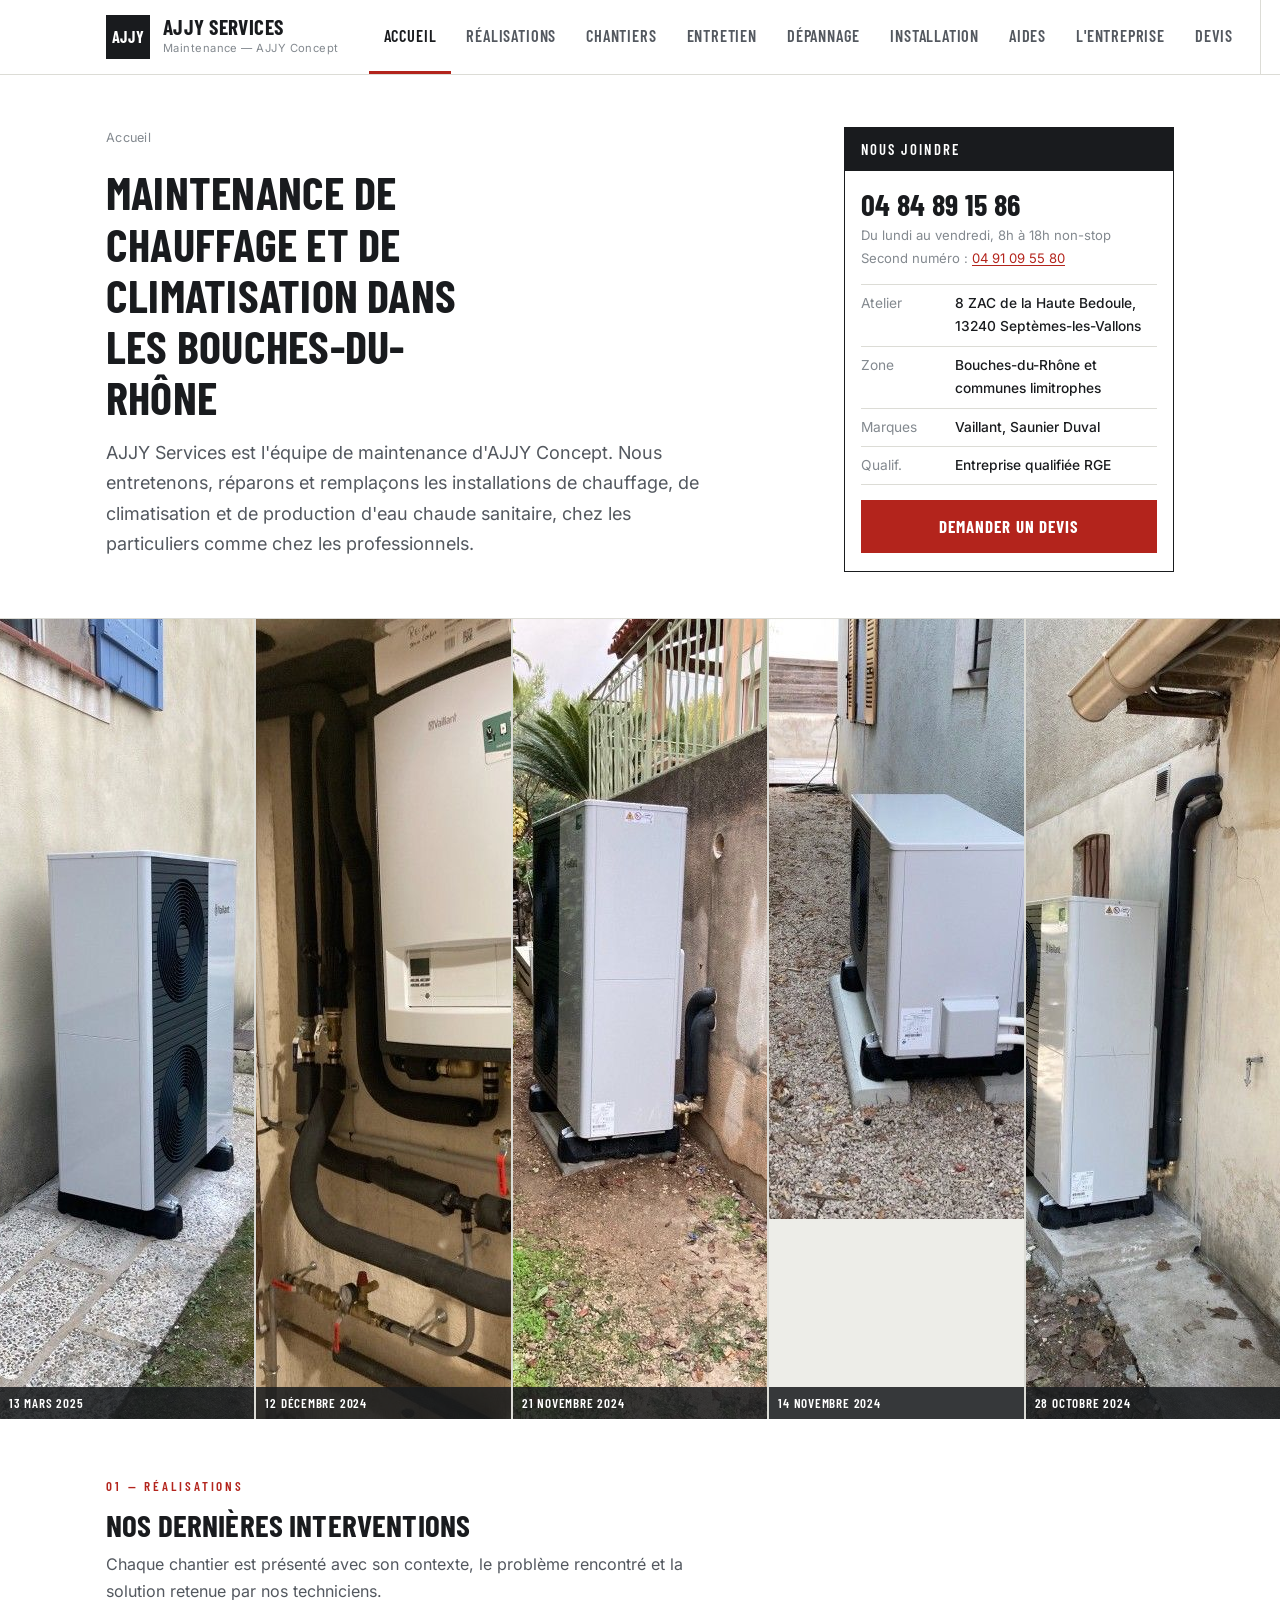
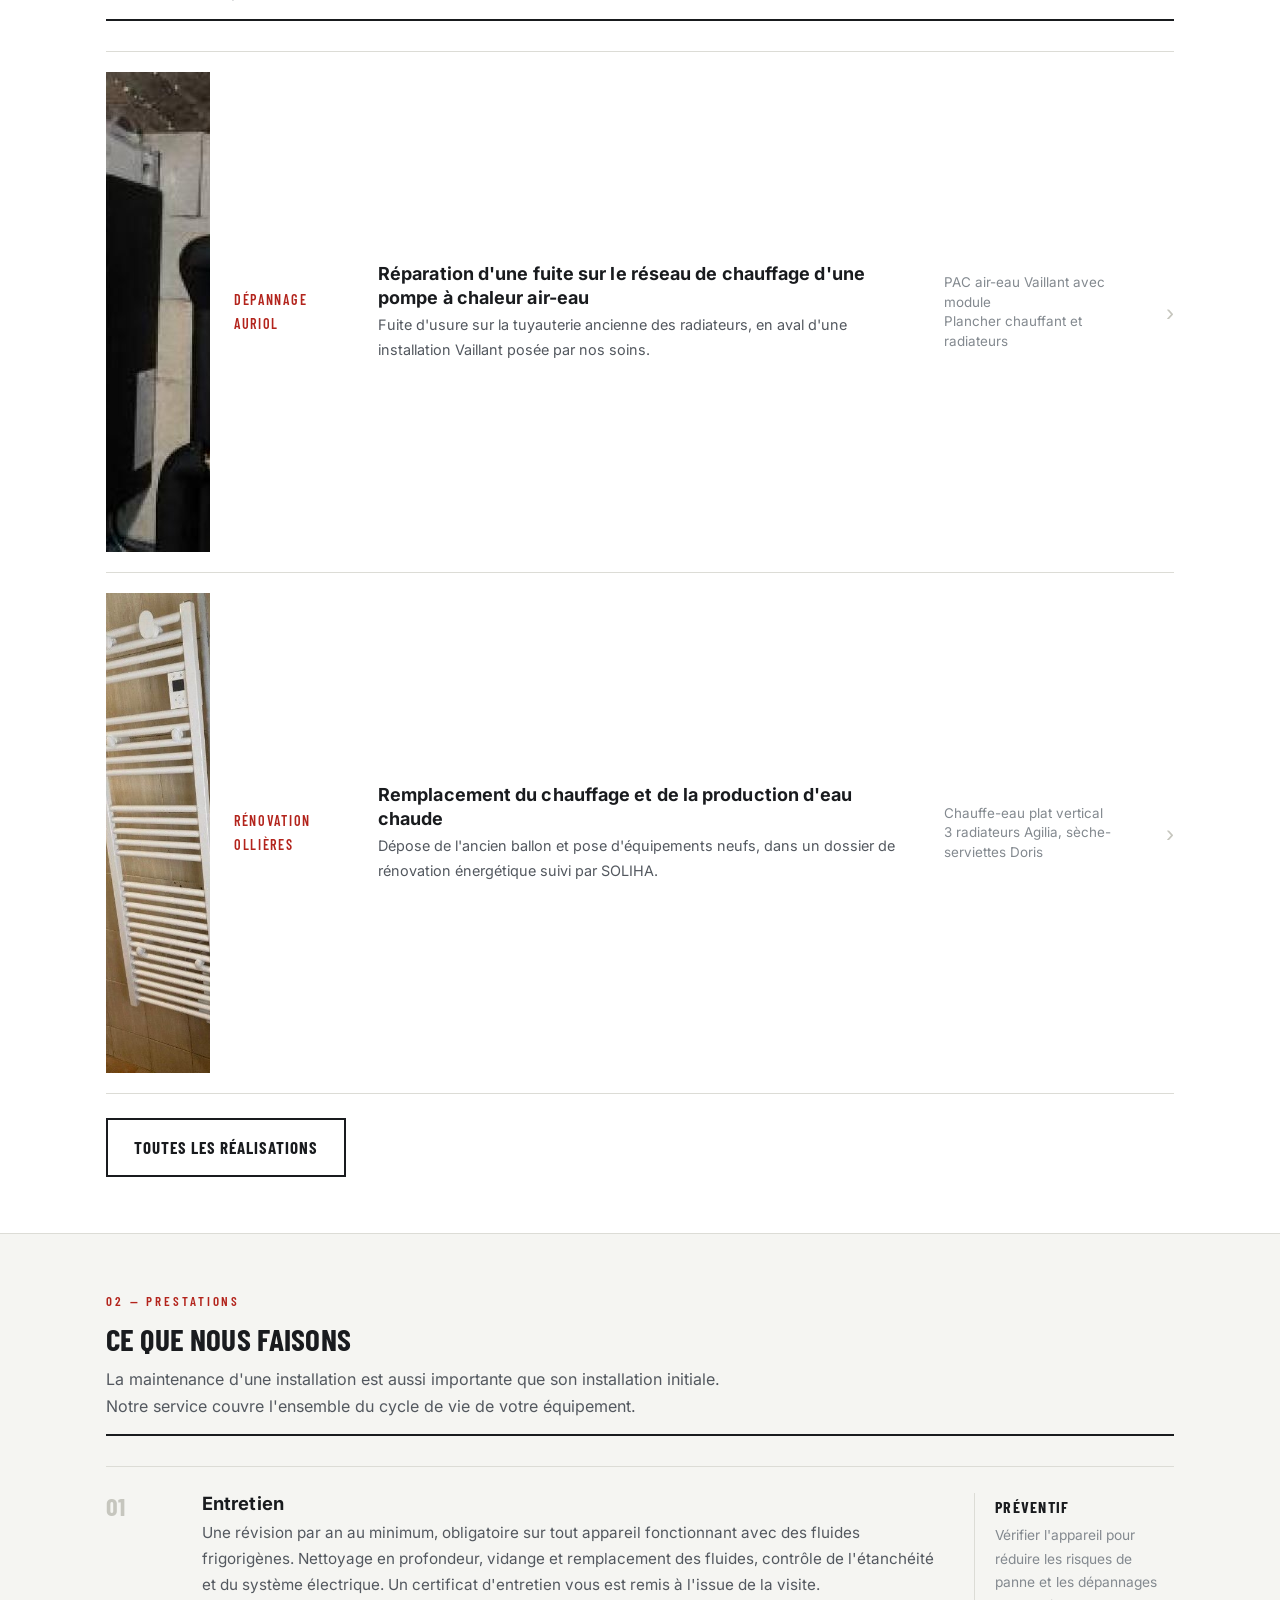
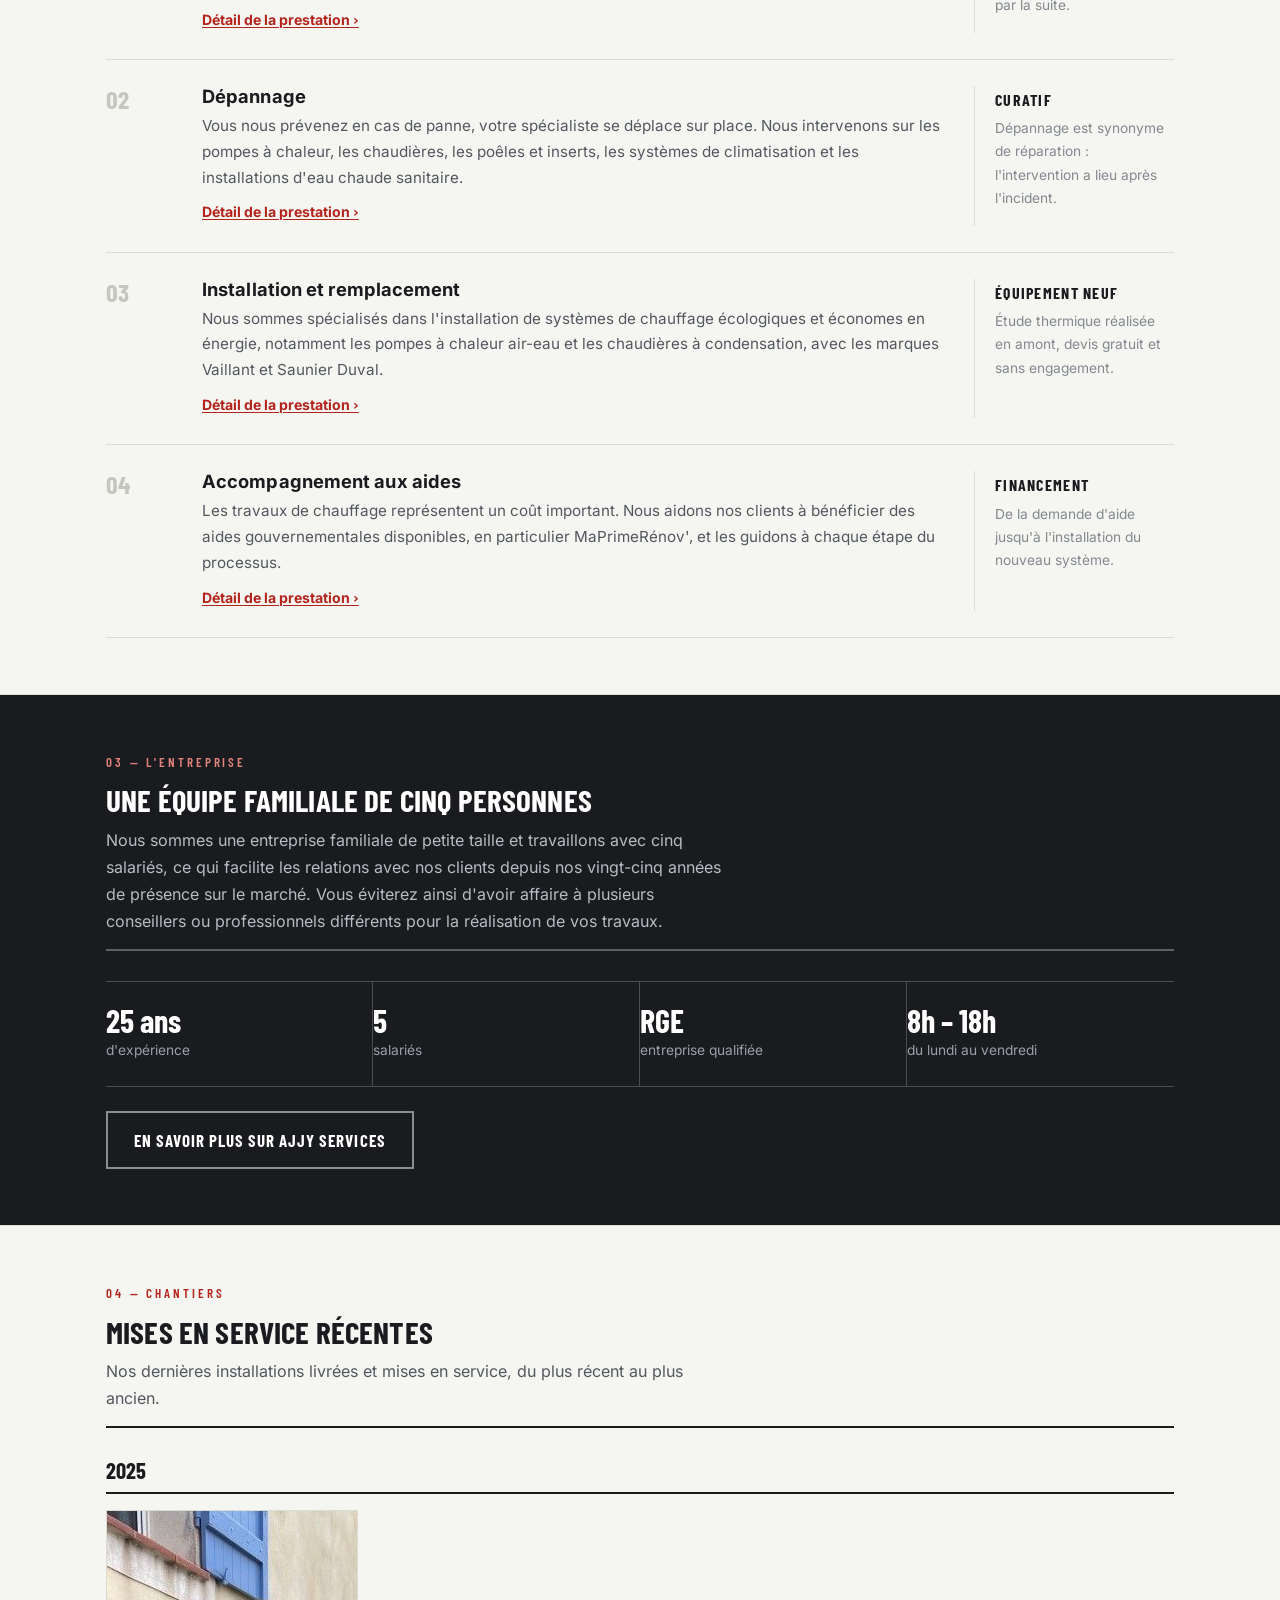
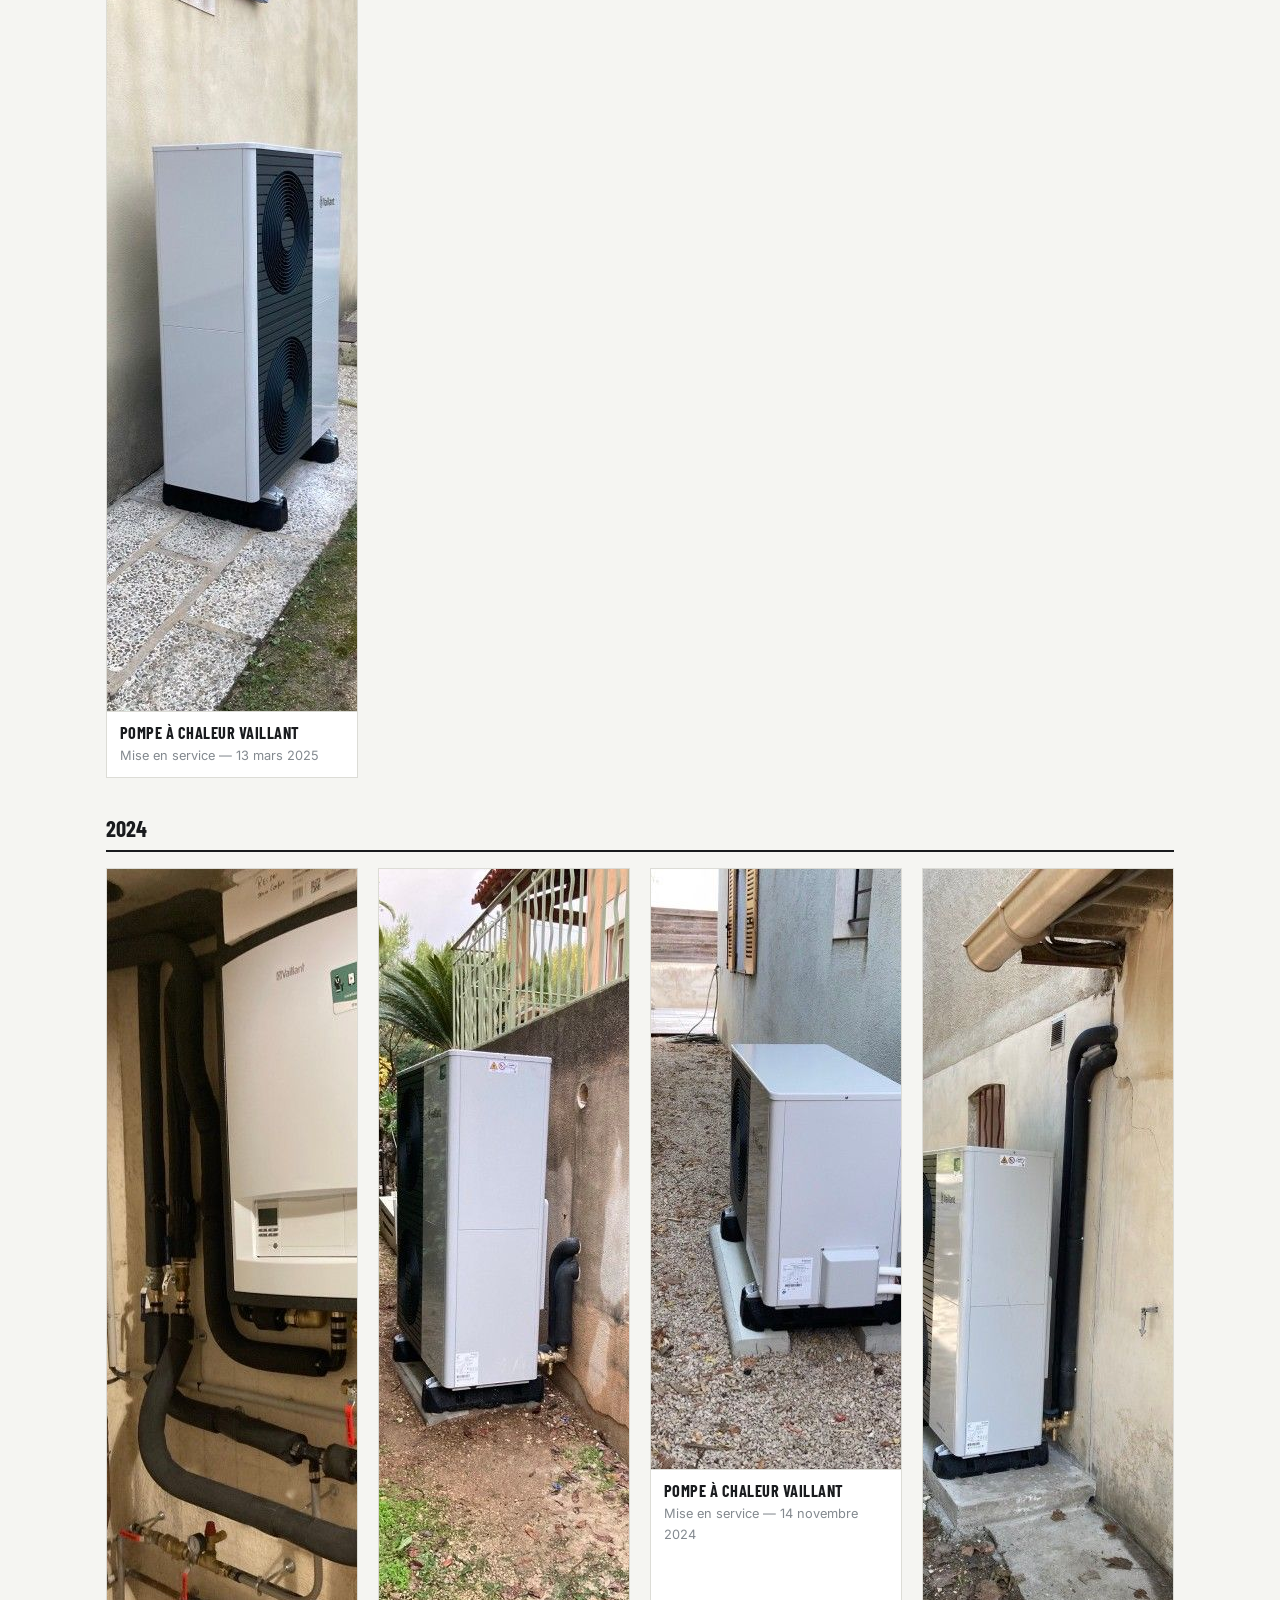
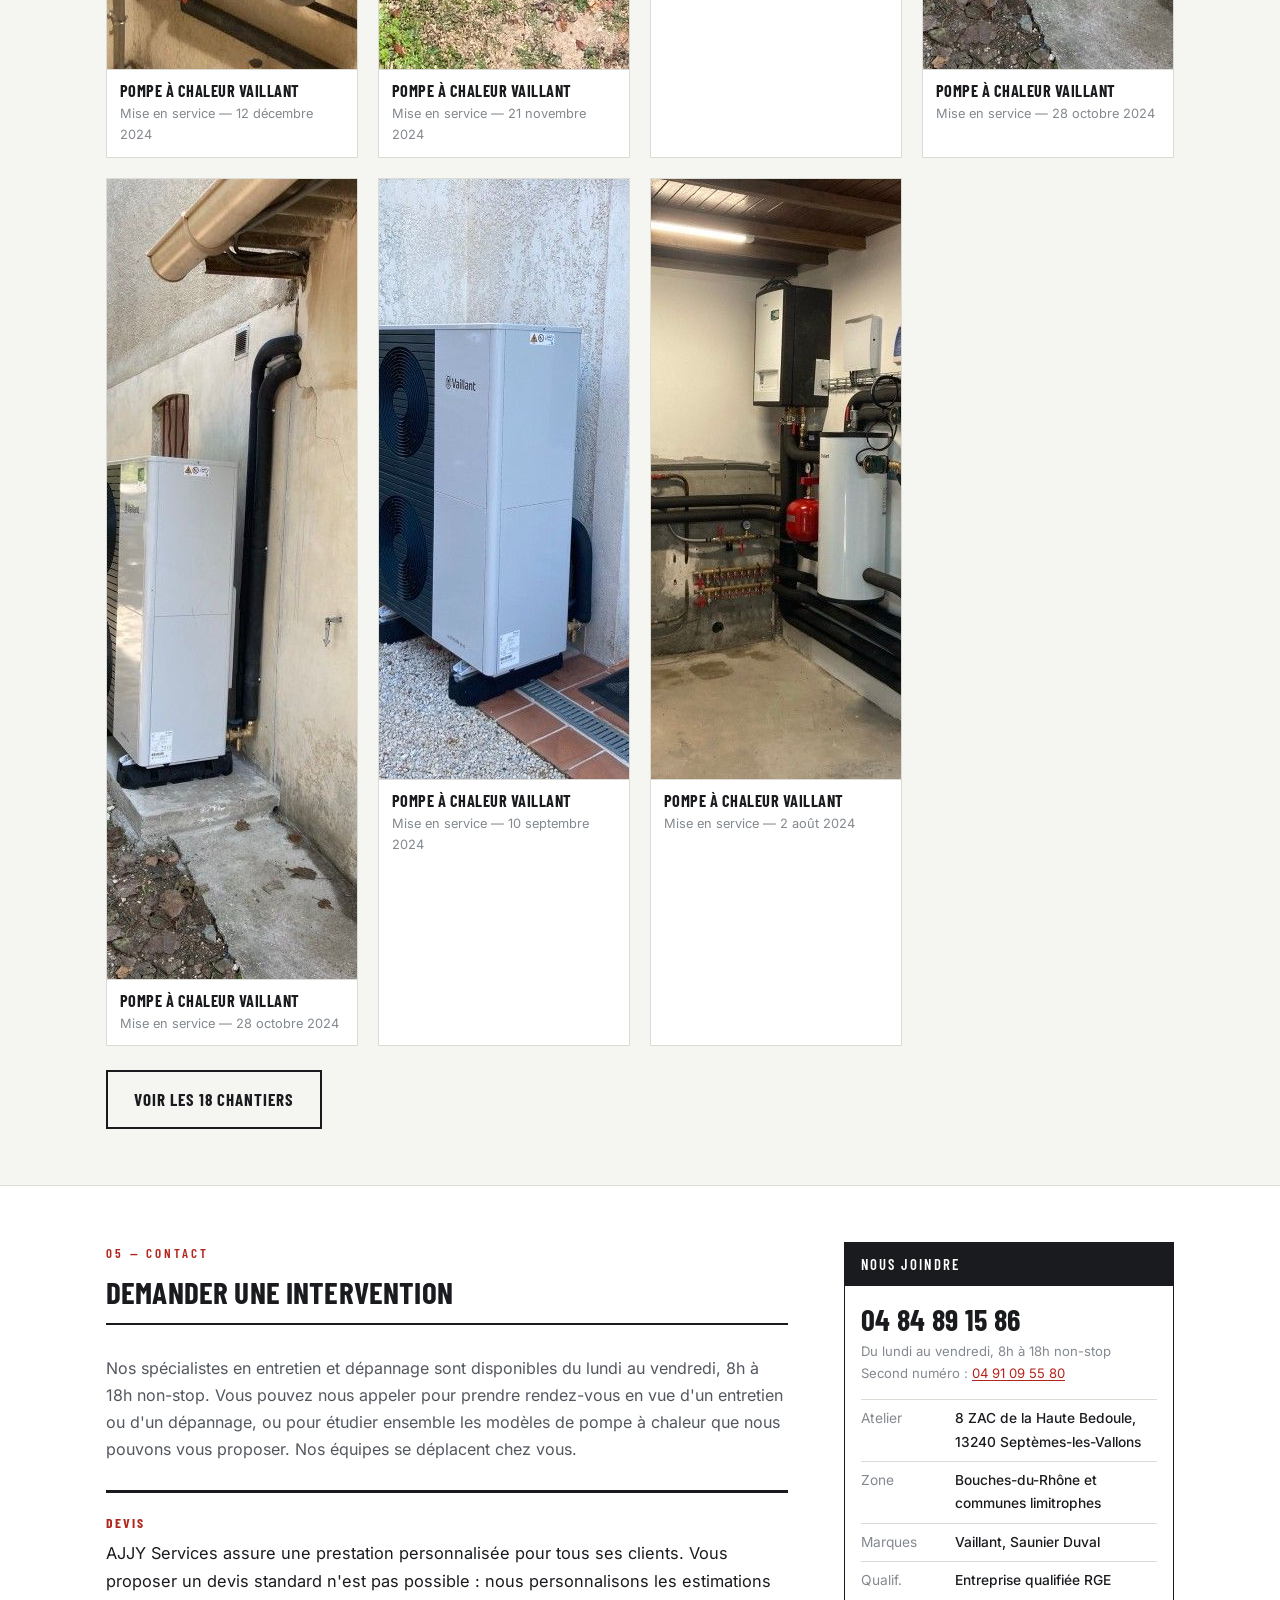
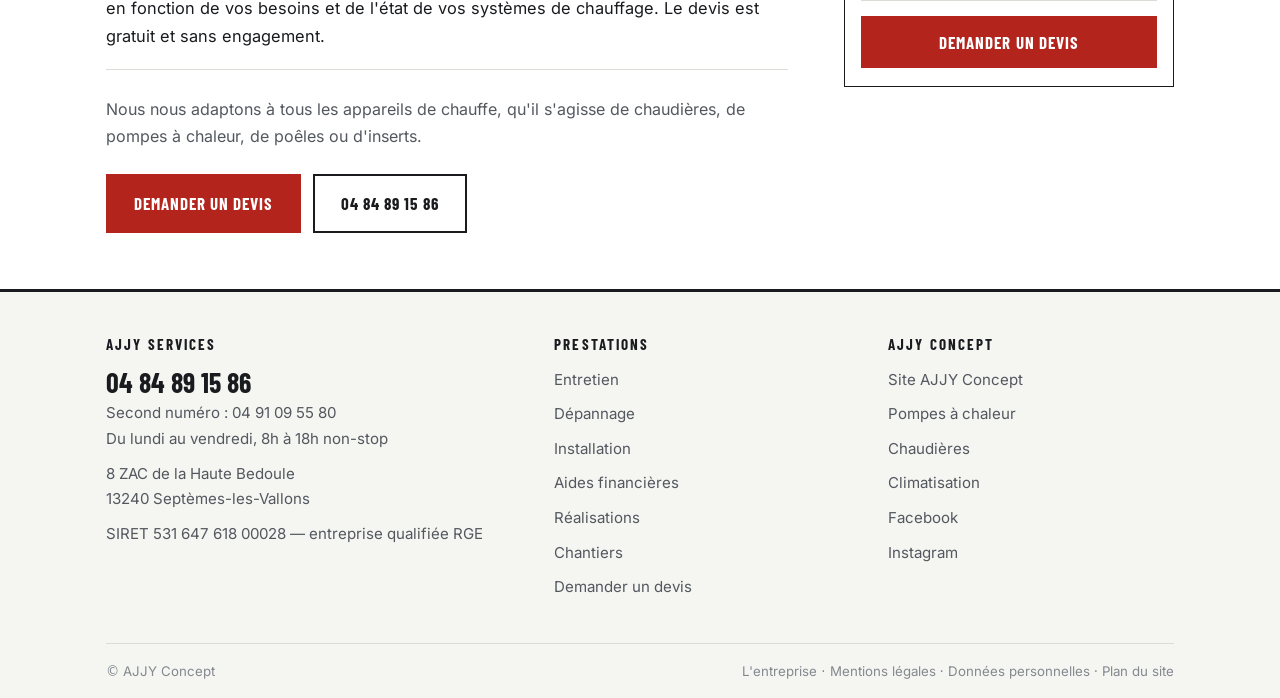
==== index.html @ e1e49182 "Initial commit: site AJJY Services Site vitrine HTML statique pour AJJY Services (chauffage, climati" ====
<!DOCTYPE html>
<html lang="fr">
<head>
<meta charset="UTF-8">
<meta name="viewport" content="width=device-width,initial-scale=1">
<title>AJJY Services — maintenance chauffage et climatisation, Bouches-du-Rhône</title>
<meta name="description" content="AJJY Services, équipe de maintenance d'AJJY Concept : entretien, dépannage et installation de pompes à chaleur et de chaudières dans les Bouches-du-Rhône. Devis gratuit.">
<link rel="canonical" href="https://www.ajjyconcept.com/">
<meta name="theme-color" content="#191B1E">
<meta name="robots" content="index,follow,max-image-preview:large,max-snippet:-1">
<meta name="geo.region" content="FR-PAC">
<meta property="og:type" content="website">
<meta property="og:site_name" content="AJJY Services">
<meta property="og:locale" content="fr_FR">
<meta property="og:title" content="AJJY Services — maintenance chauffage et climatisation, Bouches-du-Rhône">
<meta property="og:description" content="AJJY Services, équipe de maintenance d'AJJY Concept : entretien, dépannage et installation de pompes à chaleur et de chaudières dans les Bouches-du-Rhône. Devis gratuit.">
<meta property="og:url" content="https://www.ajjyconcept.com/">
<meta property="og:image" content="https://www.ajjyconcept.com/images/auriol-pac-interieur.jpg">
<meta property="og:image:width" content="640">
<meta property="og:image:height" content="480">
<meta name="twitter:card" content="summary_large_image">
<link rel="icon" href="images/favicon.svg" type="image/svg+xml">
<link rel="preload" as="font" type="font/woff2" href="fonts/BarlowCondensed-700.woff2" crossorigin>
<link rel="preload" as="font" type="font/woff2" href="fonts/Inter-400.woff2" crossorigin>
<script type="application/ld+json">{"@context":"https://schema.org","@graph":[{"@type":"HVACBusiness","@id":"https://www.ajjyconcept.com/#ajjyservices","name":"AJJY Services","parentOrganization":{"@type":"Organization","name":"AJJY Concept","url":"https://www.ajjyconcept.com/"},"description":"AJJY Services, équipe de maintenance d'AJJY Concept : entretien, dépannage et installation d'équipements de chauffage, de climatisation et de production d'eau chaude sanitaire dans les Bouches-du-Rhône.","url":"https://www.ajjyconcept.com/","telephone":"+33484891586","priceRange":"€€","address":{"@type":"PostalAddress","streetAddress":"8 ZAC de la Haute Bedoule","addressLocality":"Septèmes-les-Vallons","postalCode":"13240","addressRegion":"Provence-Alpes-Côte d'Azur","addressCountry":"FR"},"geo":{"@type":"GeoCoordinates","latitude":43.3986,"longitude":5.3689},"sameAs":["https://www.facebook.com/PompeAChaleurMarseille","https://www.instagram.com/ajjy_concept/"],"areaServed":{"@type":"AdministrativeArea","name":"Bouches-du-Rhône","identifier":"13"},"openingHoursSpecification":[{"@type":"OpeningHoursSpecification","dayOfWeek":["Monday","Tuesday","Wednesday","Thursday","Friday"],"opens":"08:00","closes":"18:00"}],"brand":[{"@type":"Brand","name":"Vaillant"},{"@type":"Brand","name":"Saunier Duval"}]},{"@type":"WebSite","@id":"https://www.ajjyconcept.com/#s","url":"https://www.ajjyconcept.com/","name":"AJJY Services","inLanguage":"fr-FR","publisher":{"@id":"https://www.ajjyconcept.com/#ajjyservices"}},{"@type":"Service","serviceType":"Maintenance de chauffage et de climatisation","name":"Maintenance de chauffage et de climatisation","description":"Entretien, dépannage et installation d'équipements de chauffage et de climatisation dans les Bouches-du-Rhône.","provider":{"@id":"https://www.ajjyconcept.com/#ajjyservices"},"areaServed":{"@type":"AdministrativeArea","name":"Bouches-du-Rhône (13)"}}]}</script>
<style>@font-face{font-family:'Barlow Condensed';font-style:normal;font-weight:600;font-display:swap;src:url(fonts/BarlowCondensed-600.woff2) format('woff2')}
@font-face{font-family:'Barlow Condensed';font-style:normal;font-weight:700;font-display:swap;src:url(fonts/BarlowCondensed-700.woff2) format('woff2')}
@font-face{font-family:'Inter';font-style:normal;font-weight:400;font-display:swap;src:url(fonts/Inter-400.woff2) format('woff2')}
@font-face{font-family:'Inter';font-style:normal;font-weight:500;font-display:swap;src:url(fonts/Inter-500.woff2) format('woff2')}
@font-face{font-family:'Inter';font-style:normal;font-weight:700;font-display:swap;src:url(fonts/Inter-700.woff2) format('woff2')}
:root{
  --ink:#191B1E; --ink-2:#2C3035;
  --tx:#53585F; --tx-l:#83898F;
  --paper:#FFFFFF; --paper-2:#F5F5F2; --paper-3:#EDEDE8;
  --rule:#DCDCD6; --rule-2:#C6C6BE;
  --red:#B3241C; --red-d:#8E1A14;
}
*{box-sizing:border-box;margin:0;padding:0}
html{-webkit-text-size-adjust:100%}
body{font-family:'Inter',system-ui,Arial,sans-serif;background:var(--paper);color:var(--tx);
  font-size:16px;line-height:1.7;-webkit-font-smoothing:antialiased}
h1,h2,h3,h4,.cond{font-family:'Barlow Condensed','Inter',Arial,sans-serif;font-weight:700;
  color:var(--ink);line-height:1.1;letter-spacing:.005em;text-transform:uppercase}
h1{font-size:clamp(1.9rem,4vw,2.9rem)}
h2{font-size:clamp(1.45rem,2.6vw,1.95rem)}
h3{font-size:1.18rem}
a{color:var(--red);text-decoration:underline;text-underline-offset:2px;text-decoration-thickness:1px}
a:hover{color:var(--red-d)}
img{max-width:100%;display:block}
ul,ol{list-style:none}
.w{max-width:1120px;margin:0 auto;padding:0 26px}
.w-n{max-width:760px}
:focus-visible{outline:2px solid var(--red);outline-offset:2px}
.sr{position:absolute;width:1px;height:1px;overflow:hidden;clip:rect(0,0,0,0)}
b,strong{color:var(--ink);font-weight:700}

/* index numérique en marge — signature du site */
.idx{font-family:'Barlow Condensed',sans-serif;font-weight:600;font-size:.82rem;
  letter-spacing:.22em;color:var(--red);text-transform:uppercase;display:block;margin-bottom:10px}

/* ---------- en-tête unique, clair ---------- */
header{position:sticky;top:0;z-index:60;background:var(--paper);border-bottom:1px solid var(--rule)}
.hd{max-width:1120px;margin:0 auto;padding:0 26px;display:flex;align-items:stretch;gap:0;min-height:74px}
.lg{display:flex;align-items:center;gap:13px;text-decoration:none;padding-right:30px;flex-shrink:0}
.lg-m{width:44px;height:44px;background:var(--ink);color:#fff;display:flex;align-items:center;
  justify-content:center;font-family:'Barlow Condensed',sans-serif;font-weight:700;font-size:1.02rem;
  letter-spacing:.04em;flex-shrink:0}
.lg-t b{display:block;font-family:'Barlow Condensed',sans-serif;font-weight:700;font-size:1.32rem;
  color:var(--ink);text-transform:uppercase;letter-spacing:.02em;line-height:1.05}
.lg-t span{display:block;font-size:.7rem;color:var(--tx-l);letter-spacing:.04em}
nav.nv{display:flex;margin-left:auto}
nav.nv a{display:flex;align-items:center;font-family:'Barlow Condensed',sans-serif;font-weight:600;
  font-size:1.02rem;text-transform:uppercase;letter-spacing:.05em;color:var(--tx);text-decoration:none;
  padding:0 15px;border-bottom:3px solid transparent}
nav.nv a:hover{color:var(--ink)}
nav.nv a.on{color:var(--ink);border-bottom-color:var(--red)}
.hd-tel{display:flex;align-items:center;gap:11px;padding-left:26px;margin-left:12px;
  border-left:1px solid var(--rule);text-decoration:none;flex-shrink:0}
.hd-tel .n{font-family:'Barlow Condensed',sans-serif;font-weight:700;font-size:1.42rem;
  color:var(--ink);line-height:1.05;letter-spacing:.01em}
.hd-tel .h{font-size:.68rem;color:var(--tx-l);display:block}
.bg{display:none;background:none;border:none;padding:0 4px;margin-left:auto;cursor:pointer;color:var(--ink)}
.mn{display:none;border-top:1px solid var(--rule);background:var(--paper-2)}
.mn.o{display:block}
.mn a{display:block;font-family:'Barlow Condensed',sans-serif;font-weight:600;font-size:1.14rem;
  text-transform:uppercase;letter-spacing:.05em;color:var(--ink);text-decoration:none;
  padding:14px 26px;border-bottom:1px solid var(--rule)}
.mn a.tel{background:var(--red);color:#fff;border:none}

/* ---------- ouverture de page : pas de bannière photo ---------- */
.open{border-bottom:1px solid var(--rule);padding:52px 0 46px}
.open .bc{font-size:.79rem;color:var(--tx-l);margin-bottom:18px;letter-spacing:.02em}
.open .bc a{color:var(--tx);text-decoration:none}
.open .bc a:hover{color:var(--red)}
.open-g{display:grid;grid-template-columns:1fr 330px;gap:56px;align-items:start}
.open h1{margin-bottom:16px;max-width:19ch}
.open .std{font-size:1.12rem;color:var(--tx);max-width:56ch}
.open .std b{color:var(--ink)}

/* carte de visite en tête */
.vcard{border:1px solid var(--ink);padding:0}
.vcard-h{background:var(--ink);color:#fff;padding:9px 16px;font-family:'Barlow Condensed',sans-serif;
  font-weight:600;font-size:.92rem;letter-spacing:.14em;text-transform:uppercase}
.vcard-b{padding:18px 16px}
.vcard .tel{display:block;font-family:'Barlow Condensed',sans-serif;font-weight:700;font-size:1.9rem;
  color:var(--ink);text-decoration:none;line-height:1;letter-spacing:.01em}
.vcard .tel:hover{color:var(--red)}
.vcard .sub{font-size:.82rem;color:var(--tx-l);margin:5px 0 15px}
.vcard dl{border-top:1px solid var(--rule);font-size:.86rem}
.vcard dl>div{display:flex;gap:12px;padding:7px 0;border-bottom:1px solid var(--rule)}
.vcard dt{color:var(--tx-l);width:82px;flex-shrink:0}
.vcard dd{color:var(--ink);font-weight:500}
.vcard .cta{display:block;margin-top:15px;background:var(--red);color:#fff;text-align:center;
  padding:12px;font-family:'Barlow Condensed',sans-serif;font-weight:700;font-size:1.06rem;
  text-transform:uppercase;letter-spacing:.06em;text-decoration:none}
.vcard .cta:hover{background:var(--red-d);color:#fff}

/* ---------- sections ---------- */
.s{padding:56px 0}
.s-alt{background:var(--paper-2);border-top:1px solid var(--rule);border-bottom:1px solid var(--rule)}
.s-dark{background:var(--ink);color:#B7BCC2}
.s-dark h2,.s-dark h3{color:#fff}
.s-dark .idx{color:#E2837C}
.sh{margin-bottom:30px;padding-bottom:14px;border-bottom:2px solid var(--ink)}
.s-dark .sh{border-bottom-color:rgba(255,255,255,.3)}
.sh p{margin-top:9px;max-width:62ch}

/* ---------- journal d'interventions : lignes, pas de cartes ---------- */
.log{border-top:1px solid var(--rule)}
.log a{display:grid;grid-template-columns:130px 1fr 190px 30px;gap:24px;align-items:center;
  padding:20px 0;border-bottom:1px solid var(--rule);text-decoration:none;color:inherit;
  transition:background-color .14s}
.log a:hover{background:var(--paper-2)}
.log .cat{font-family:'Barlow Condensed',sans-serif;font-weight:600;font-size:.88rem;
  letter-spacing:.12em;text-transform:uppercase;color:var(--red)}
.log h3{font-size:1.12rem;text-transform:none;font-family:'Inter',sans-serif;font-weight:700;
  color:var(--ink);margin-bottom:3px;line-height:1.35}
.log p{font-size:.9rem;color:var(--tx);margin:0}
.log .eq{font-size:.84rem;color:var(--tx-l);line-height:1.45}
.log .ar{font-family:'Barlow Condensed',sans-serif;font-size:1.5rem;color:var(--rule-2);text-align:right}
.log a:hover .ar{color:var(--red)}

/* ---------- listes de prestations, indexées ---------- */
.pres{border-top:1px solid var(--rule)}
.pres>div{display:grid;grid-template-columns:70px 1fr 200px;gap:26px;padding:26px 0;
  border-bottom:1px solid var(--rule)}
.pres .n{font-family:'Barlow Condensed',sans-serif;font-weight:700;font-size:1.6rem;color:var(--rule-2);line-height:1}
.pres h3{text-transform:none;font-family:'Inter',sans-serif;font-size:1.14rem;margin-bottom:7px}
.pres p{font-size:.95rem;margin-bottom:8px}
.pres .lnk{font-size:.88rem;font-weight:700}
.pres .side{font-size:.86rem;color:var(--tx-l);border-left:1px solid var(--rule);padding-left:20px}
.pres .side b{display:block;font-family:'Barlow Condensed',sans-serif;font-size:1rem;
  text-transform:uppercase;letter-spacing:.08em;color:var(--ink);margin-bottom:4px}

/* ---------- corps de texte ---------- */
.body h2{margin:38px 0 14px}
.body h2:first-child{margin-top:0}
.body h3{text-transform:none;font-family:'Inter',sans-serif;font-weight:700;font-size:1.1rem;margin:26px 0 8px}
.body p{margin-bottom:15px}
.body ul{margin:0 0 18px}
.body ul li{position:relative;padding-left:20px;margin-bottom:8px}
.body ul li::before{content:'—';position:absolute;left:0;color:var(--red);font-weight:700}
.body ol{counter-reset:c;margin:0 0 18px}
.body ol li{counter-increment:c;position:relative;padding-left:36px;margin-bottom:13px}
.body ol li::before{content:counter(c,decimal-leading-zero);position:absolute;left:0;top:1px;
  font-family:'Barlow Condensed',sans-serif;font-weight:700;font-size:1.05rem;color:var(--red)}
.body figure{margin:24px 0}
.body figure img{width:100%;border:1px solid var(--rule)}
.body figcaption{font-size:.84rem;color:var(--tx-l);padding-top:8px;border-top:1px solid var(--rule);margin-top:8px}

/* ---------- encadré : filet double, pas de fond coloré ---------- */
.pull{border-top:3px solid var(--ink);border-bottom:1px solid var(--rule);padding:18px 0;margin:26px 0}
.pull p{margin:0;font-size:1.02rem;color:var(--ink)}
.pull .lb{font-family:'Barlow Condensed',sans-serif;font-weight:700;font-size:.86rem;letter-spacing:.14em;
  text-transform:uppercase;color:var(--red);display:block;margin-bottom:6px}
.todo{border:1px dashed var(--rule-2);background:var(--paper-2);padding:16px 20px;margin:24px 0}
.todo p{margin:0;font-size:.92rem}
.todo .lb{font-family:'Barlow Condensed',sans-serif;font-weight:700;font-size:.84rem;letter-spacing:.14em;
  text-transform:uppercase;color:var(--tx-l);display:block;margin-bottom:5px}

/* ---------- données ---------- */
.data{width:100%;border-collapse:collapse;margin:20px 0;font-size:.94rem}
.data caption{text-align:left;font-family:'Barlow Condensed',sans-serif;font-weight:700;font-size:1.05rem;
  text-transform:uppercase;letter-spacing:.06em;color:var(--ink);padding-bottom:10px}
.data th{text-align:left;font-family:'Barlow Condensed',sans-serif;font-weight:600;font-size:.88rem;
  letter-spacing:.1em;text-transform:uppercase;color:var(--tx-l);padding:8px 14px 8px 0;
  border-bottom:2px solid var(--ink)}
.data td{padding:11px 14px 11px 0;border-bottom:1px solid var(--rule);vertical-align:top}
.data td:first-child{color:var(--ink);font-weight:500;width:34%}

/* ---------- chiffres en bandeau fin ---------- */
.stats{display:grid;grid-template-columns:repeat(4,1fr);border-top:1px solid var(--rule);
  border-bottom:1px solid var(--rule)}
.stats div{padding:22px 20px 22px 0;border-right:1px solid var(--rule)}
.stats div:last-child{border-right:none}
.stats b{display:block;font-family:'Barlow Condensed',sans-serif;font-weight:700;font-size:2rem;
  color:var(--ink);line-height:1}
.stats span{font-size:.86rem;color:var(--tx-l)}
.s-dark .stats{border-color:rgba(255,255,255,.22)}
.s-dark .stats div{border-right-color:rgba(255,255,255,.22)}
.s-dark .stats b{color:#fff}
.s-dark .stats span{color:#9AA1A8}

/* ---------- boutons ---------- */
.b{display:inline-block;font-family:'Barlow Condensed',sans-serif;font-weight:700;font-size:1.06rem;
  text-transform:uppercase;letter-spacing:.06em;padding:13px 26px;text-decoration:none;border:2px solid;
  cursor:pointer;transition:background-color .14s,color .14s}
.b-red{background:var(--red);border-color:var(--red);color:#fff}
.b-red:hover{background:var(--red-d);border-color:var(--red-d);color:#fff}
.b-ink{background:var(--ink);border-color:var(--ink);color:#fff}
.b-ink:hover{background:#000;border-color:#000;color:#fff}
.b-line{background:transparent;border-color:var(--ink);color:var(--ink)}
.b-line:hover{background:var(--ink);color:#fff}
.b-line-w{background:transparent;border-color:rgba(255,255,255,.5);color:#fff}
.b-line-w:hover{background:#fff;border-color:#fff;color:var(--ink)}
.b-full{display:block;width:100%;text-align:center}
.acts{display:flex;gap:12px;flex-wrap:wrap;margin-top:24px}

/* ---------- formulaire ---------- */
.frm{border:1px solid var(--rule);padding:26px}
.frm h2{margin:0 0 6px}
.frm .st{font-size:.92rem;color:var(--tx-l);margin-bottom:22px}
.fg{margin-bottom:15px}
.fg label{display:block;font-family:'Barlow Condensed',sans-serif;font-weight:600;font-size:.94rem;
  letter-spacing:.08em;text-transform:uppercase;color:var(--ink);margin-bottom:5px}
.fg label i{font-style:normal;color:var(--tx-l);font-weight:400;letter-spacing:0;text-transform:none}
.fg input,.fg select,.fg textarea{width:100%;padding:11px 13px;border:1px solid var(--rule-2);
  background:var(--paper);font-family:'Inter',sans-serif;font-size:.95rem;color:var(--ink);border-radius:0}
.fg input:focus,.fg select:focus,.fg textarea:focus{outline:none;border-color:var(--ink);
  box-shadow:inset 0 -2px 0 var(--red)}
.fg textarea{min-height:96px;resize:vertical}
.fg .e{display:none;font-size:.84rem;color:var(--red);font-weight:700;margin-top:4px}
.fg.bad input,.fg.bad select{border-color:var(--red)}
.fg.bad .e{display:block}
.hp{position:absolute;left:-9999px}
.msg{display:none;padding:12px 15px;font-size:.92rem;margin-top:12px;border:1px solid var(--red);color:var(--red-d)}
.msg.on{display:block}
.rg{font-size:.82rem;color:var(--tx-l);margin-top:12px}
.ok{display:none;padding:6px 0}
.ok.on{display:block}
.ok h3{color:var(--ink);margin-bottom:8px}

/* ---------- pied de page clair ---------- */
footer{background:var(--paper-2);border-top:3px solid var(--ink);padding:44px 0 0;font-size:.94rem}
.ft{display:grid;grid-template-columns:1.4fr 1fr 1fr;gap:48px;padding-bottom:34px}
.ft h4{font-family:'Barlow Condensed',sans-serif;font-weight:700;font-size:.94rem;letter-spacing:.14em;
  text-transform:uppercase;color:var(--ink);margin-bottom:14px}
.ft a{display:block;color:var(--tx);text-decoration:none;margin-bottom:9px}
.ft a:hover{color:var(--red);text-decoration:underline}
.ft p{margin-bottom:9px}
.ft .big{font-family:'Barlow Condensed',sans-serif;font-weight:700;font-size:1.75rem;color:var(--ink);
  text-decoration:none;display:block;line-height:1.1;margin-bottom:3px}
.ft .big:hover{color:var(--red)}
.ft-b{border-top:1px solid var(--rule);padding:16px 0;display:flex;justify-content:space-between;
  flex-wrap:wrap;gap:10px;font-size:.83rem;color:var(--tx-l)}
.ft-b a{display:inline;color:var(--tx-l);text-decoration:none}
.ft-b a:hover{color:var(--red)}

/* ---------- responsive ---------- */
@media(max-width:1000px){
  nav.nv{display:none}
  .hd-tel{margin-left:auto;border-left:none;padding-left:0}
  .bg{display:block;margin-left:20px}
  .open-g{grid-template-columns:1fr;gap:34px}
  .pres>div{grid-template-columns:54px 1fr;gap:20px}
  .pres .side{grid-column:2;border-left:none;border-top:1px solid var(--rule);padding-left:0;padding-top:14px}
  .log a{grid-template-columns:1fr 30px;gap:14px}
  .log .cat{grid-column:1;margin-bottom:-8px}
  .log .eq{grid-column:1}
  .log .ar{grid-row:1/4;grid-column:2;align-self:center}
  .stats{grid-template-columns:1fr 1fr}
  .stats div:nth-child(2n){border-right:none}
  .stats div:nth-child(-n+2){border-bottom:1px solid var(--rule)}
  .ft{grid-template-columns:1fr 1fr;gap:32px}
}
@media(max-width:620px){
  .w{padding:0 18px}
  .hd{padding:0 18px;min-height:64px}
  .lg{padding-right:14px}
  .lg-m{width:38px;height:38px;font-size:.9rem}
  .lg-t b{font-size:1.14rem}
  .lg-t span{display:none}
  .hd-tel .n{font-size:1.2rem}
  .hd-tel .h{display:none}
  .mn a{padding:13px 18px}
  .open{padding:34px 0 30px}
  .open .std{font-size:1.02rem}
  .s{padding:38px 0}
  .sh{margin-bottom:22px}
  .stats{grid-template-columns:1fr}
  .stats div{border-right:none;border-bottom:1px solid var(--rule);padding:16px 0}
  .stats div:last-child{border-bottom:none}
  .acts{flex-direction:column}
  .acts .b{text-align:center}
  .ft{grid-template-columns:1fr;gap:26px}
  .frm{padding:20px 18px}
  .data td:first-child{width:40%}
  .data{font-size:.89rem}
}
@media print{header,.mn,.vcard .cta,footer .ft{display:none}}

/* ---------- bande photo sous l'ouverture ---------- */
.strip{display:grid;grid-template-columns:repeat(5,1fr);gap:2px;background:var(--rule)}
.strip a{position:relative;display:block;text-decoration:none;overflow:hidden;background:var(--paper-3)}
.strip img{width:100%;aspect-ratio:4/3;object-fit:cover;display:block;
  filter:saturate(.9);transition:transform .3s,filter .3s}
.strip a:hover img{transform:scale(1.04);filter:saturate(1.05)}
.strip a span{position:absolute;left:0;bottom:0;right:0;background:rgba(25,27,30,.86);color:#fff;
  font-family:'Barlow Condensed',sans-serif;font-weight:600;font-size:.82rem;letter-spacing:.06em;
  text-transform:uppercase;padding:5px 9px}

/* ---------- vignette dans le journal ---------- */
.log a{grid-template-columns:104px 120px 1fr 180px 26px}
.log .th{overflow:hidden;background:var(--paper-3)}
.log .th img{width:100%;aspect-ratio:4/3;object-fit:cover;display:block;transition:transform .3s}
.log a:hover .th img{transform:scale(1.05)}

/* ---------- galerie de chantiers ---------- */
.yr{font-size:1.4rem;margin:38px 0 16px;padding-bottom:9px;border-bottom:2px solid var(--ink);
  display:flex;align-items:baseline;gap:12px}
.yr:first-of-type{margin-top:0}
.gal{display:grid;grid-template-columns:repeat(4,1fr);gap:20px}
.gal figure{margin:0;border:1px solid var(--rule);background:var(--paper)}
.gal img{width:100%;aspect-ratio:4/3;object-fit:cover;display:block}
.gal figcaption{padding:11px 13px;border-top:1px solid var(--rule)}
.gal figcaption b{display:block;font-family:'Barlow Condensed',sans-serif;font-weight:700;
  font-size:1.02rem;text-transform:uppercase;letter-spacing:.03em;color:var(--ink);line-height:1.2}
.gal figcaption span{display:block;font-size:.8rem;color:var(--tx-l);margin-top:2px}

@media(max-width:1000px){
  .strip{grid-template-columns:repeat(3,1fr)}
  .strip a:nth-child(n+4){display:none}
  .gal{grid-template-columns:repeat(3,1fr);gap:16px}
  .log a{grid-template-columns:96px 1fr 26px}
  .log .th{grid-row:1/4}
  .log .cat{grid-column:2}
  .log .eq{grid-column:2}
  .log .ar{grid-row:1/4;grid-column:3}
}
@media(max-width:620px){
  .strip{grid-template-columns:repeat(2,1fr)}
  .strip a:nth-child(n+3){display:none}
  .strip a span{font-size:.74rem;padding:4px 7px}
  .gal{grid-template-columns:repeat(2,1fr);gap:12px}
  .gal figcaption{padding:9px 10px}
  .gal figcaption b{font-size:.92rem}
  .yr{font-size:1.15rem;margin:26px 0 12px}
  .log a{grid-template-columns:74px 1fr 20px;gap:12px}
}
</style>
</head>
<body>
<header><div class="hd">
<a href="index.html" class="lg"><span class="lg-m">AJJY</span>
<span class="lg-t"><b>AJJY Services</b><span>Maintenance — AJJY Concept</span></span></a>
<nav class="nv" aria-label="Navigation principale"><a href="index.html" class="on" aria-current="page">Accueil</a><a href="realisations.html">Réalisations</a><a href="chantiers.html">Chantiers</a><a href="entretien.html">Entretien</a><a href="depannage.html">Dépannage</a><a href="installation.html">Installation</a><a href="aides.html">Aides</a><a href="entreprise.html">L'entreprise</a><a href="devis.html">Devis</a></nav>
<a class="hd-tel" href="tel:0484891586"><span><span class="n">04 84 89 15 86</span><span class="h">Du lundi au vendredi, 8h à 18h non-stop</span></span></a>
<button class="bg" id="bg" aria-label="Menu" aria-expanded="false" aria-controls="mn">
<svg width="26" height="26" viewBox="0 0 24 24" fill="none" stroke="currentColor" stroke-width="2" aria-hidden="true"><path d="M3 6h18M3 12h18M3 18h18"/></svg></button>
</div>
<nav class="mn" id="mn" aria-label="Navigation mobile"><a href="index.html">Accueil</a><a href="realisations.html">Réalisations</a><a href="chantiers.html">Chantiers</a><a href="entretien.html">Entretien</a><a href="depannage.html">Dépannage</a><a href="installation.html">Installation</a><a href="aides.html">Aides</a><a href="entreprise.html">L'entreprise</a><a href="devis.html">Devis</a><a class="tel" href="tel:0484891586">Appeler le 04 84 89 15 86</a></nav>
</header>
<main>

<section class="open"><div class="w open-g">
<div><div class="bc">Accueil</div><h1>Maintenance de chauffage et de climatisation dans les Bouches-du-Rhône</h1><p class="std">AJJY Services est l'équipe de maintenance d'AJJY Concept. Nous entretenons, réparons et remplaçons les installations de chauffage, de climatisation et de production d'eau chaude sanitaire, chez les particuliers comme chez les professionnels.</p></div>
<div><div class="vcard">
<div class="vcard-h">Nous joindre</div>
<div class="vcard-b">
  <a class="tel" href="tel:0484891586">04 84 89 15 86</a>
  <p class="sub">Du lundi au vendredi, 8h à 18h non-stop<br>Second numéro : <a href="tel:0491095580">04 91 09 55 80</a></p>
  <dl>
    <div><dt>Atelier</dt><dd>8 ZAC de la Haute Bedoule, 13240 Septèmes-les-Vallons</dd></div>
    <div><dt>Zone</dt><dd>Bouches-du-Rhône et communes limitrophes</dd></div>
    <div><dt>Marques</dt><dd>Vaillant, Saunier Duval</dd></div>
    <div><dt>Qualif.</dt><dd>Entreprise qualifiée RGE</dd></div>
  </dl>
  <a class="cta" href="devis.html">Demander un devis</a>
</div></div></div>
</div></section>

<div class="strip"><a href="chantiers.html" title="Mise en service — Pompe à chaleur Vaillant, 13 mars 2025"><img src="images/2025-03-13-pompe-a-chaleur-vaillant.jpg" alt="Mise en service : Pompe à chaleur Vaillant, 13 mars 2025" width="600" height="800" loading="lazy"><span>13 mars 2025</span></a><a href="chantiers.html" title="Mise en service — Pompe à chaleur Vaillant, 12 décembre 2024"><img src="images/2024-12-12-pompe-a-chaleur-vaillant.jpg" alt="Mise en service : Pompe à chaleur Vaillant, 12 décembre 2024" width="600" height="800" loading="lazy"><span>12 décembre 2024</span></a><a href="chantiers.html" title="Mise en service — Pompe à chaleur Vaillant, 21 novembre 2024"><img src="images/2024-11-21-pompe-a-chaleur-vaillant.jpg" alt="Mise en service : Pompe à chaleur Vaillant, 21 novembre 2024" width="600" height="800" loading="lazy"><span>21 novembre 2024</span></a><a href="chantiers.html" title="Mise en service — Pompe à chaleur Vaillant, 14 novembre 2024"><img src="images/2024-11-14-pompe-a-chaleur-vaillant.jpg" alt="Mise en service : Pompe à chaleur Vaillant, 14 novembre 2024" width="800" height="600" loading="lazy"><span>14 novembre 2024</span></a><a href="chantiers.html" title="Mise en service — Pompe à chaleur Vaillant, 28 octobre 2024"><img src="images/2024-10-28-pompe-a-chaleur-vaillant.jpg" alt="Mise en service : Pompe à chaleur Vaillant, 28 octobre 2024" width="600" height="800" loading="lazy"><span>28 octobre 2024</span></a></div>

<section class="s">
<div class="w">
<div class="sh"><span class="idx">01 — Réalisations</span>
<h2>Nos dernières interventions</h2>
<p>Chaque chantier est présenté avec son contexte, le problème rencontré et la solution retenue par nos techniciens.</p></div>
<div class="log"><a href="realisation-auriol-fuite-reseau-chauffage.html">
<span class="th"><img src="images/auriol-pac-interieur.jpg" alt="" aria-hidden="true" width="640" height="480" loading="lazy"></span>
<span class="cat">Dépannage<br>Auriol</span>
<span><h3>Réparation d'une fuite sur le réseau de chauffage d'une pompe à chaleur air-eau</h3><p>Fuite d'usure sur la tuyauterie ancienne des radiateurs, en aval d'une installation Vaillant posée par nos soins.</p></span>
<span class="eq">PAC air-eau Vaillant avec module<br>Plancher chauffant et radiateurs</span>
<span class="ar">&rsaquo;</span></a><a href="realisation-ollieres-renovation-chauffage-eau-chaude.html">
<span class="th"><img src="images/69ca5c57-244d-423f-ae9a-0364fee6ade2.jpg" alt="" aria-hidden="true" width="640" height="480" loading="lazy"></span>
<span class="cat">Rénovation<br>Ollières</span>
<span><h3>Remplacement du chauffage et de la production d'eau chaude</h3><p>Dépose de l'ancien ballon et pose d'équipements neufs, dans un dossier de rénovation énergétique suivi par SOLIHA.</p></span>
<span class="eq">Chauffe-eau plat vertical<br>3 radiateurs Agilia, sèche-serviettes Doris</span>
<span class="ar">&rsaquo;</span></a></div>
<div class="acts"><a class="b b-line" href="realisations.html">Toutes les réalisations</a></div>
</div>
</section>

<section class="s s-alt">
<div class="w">
<div class="sh"><span class="idx">02 — Prestations</span>
<h2>Ce que nous faisons</h2>
<p>La maintenance d'une installation est aussi importante que son installation initiale. Notre service couvre l'ensemble du cycle de vie de votre équipement.</p></div>
<div class="pres">
<div>
  <span class="n">01</span>
  <div><h3>Entretien</h3>
  <p>Une révision par an au minimum, obligatoire sur tout appareil fonctionnant avec des fluides frigorigènes. Nettoyage en profondeur, vidange et remplacement des fluides, contrôle de l'étanchéité et du système électrique. Un certificat d'entretien vous est remis à l'issue de la visite.</p>
  <a class="lnk" href="entretien.html">Détail de la prestation &rsaquo;</a></div>
  <div class="side"><b>Préventif</b>Vérifier l'appareil pour réduire les risques de panne et les dépannages par la suite.</div>
</div>
<div>
  <span class="n">02</span>
  <div><h3>Dépannage</h3>
  <p>Vous nous prévenez en cas de panne, votre spécialiste se déplace sur place. Nous intervenons sur les pompes à chaleur, les chaudières, les poêles et inserts, les systèmes de climatisation et les installations d'eau chaude sanitaire.</p>
  <a class="lnk" href="depannage.html">Détail de la prestation &rsaquo;</a></div>
  <div class="side"><b>Curatif</b>Dépannage est synonyme de réparation : l'intervention a lieu après l'incident.</div>
</div>
<div>
  <span class="n">03</span>
  <div><h3>Installation et remplacement</h3>
  <p>Nous sommes spécialisés dans l'installation de systèmes de chauffage écologiques et économes en énergie, notamment les pompes à chaleur air-eau et les chaudières à condensation, avec les marques Vaillant et Saunier Duval.</p>
  <a class="lnk" href="installation.html">Détail de la prestation &rsaquo;</a></div>
  <div class="side"><b>Équipement neuf</b>Étude thermique réalisée en amont, devis gratuit et sans engagement.</div>
</div>
<div>
  <span class="n">04</span>
  <div><h3>Accompagnement aux aides</h3>
  <p>Les travaux de chauffage représentent un coût important. Nous aidons nos clients à bénéficier des aides gouvernementales disponibles, en particulier MaPrimeRénov', et les guidons à chaque étape du processus.</p>
  <a class="lnk" href="aides.html">Détail de la prestation &rsaquo;</a></div>
  <div class="side"><b>Financement</b>De la demande d'aide jusqu'à l'installation du nouveau système.</div>
</div>
</div>
</div>
</section>

<section class="s s-dark">
<div class="w">
<div class="sh"><span class="idx">03 — L'entreprise</span>
<h2>Une équipe familiale de cinq personnes</h2>
<p>Nous sommes une entreprise familiale de petite taille et travaillons avec cinq salariés, ce qui facilite les relations avec nos clients depuis nos vingt-cinq années de présence sur le marché. Vous éviterez ainsi d'avoir affaire à plusieurs conseillers ou professionnels différents pour la réalisation de vos travaux.</p></div>
<div class="stats">
<div><b>25 ans</b><span>d'expérience</span></div>
<div><b>5</b><span>salariés</span></div>
<div><b>RGE</b><span>entreprise qualifiée</span></div>
<div><b>8h – 18h</b><span>du lundi au vendredi</span></div>
</div>
<div class="acts"><a class="b b-line-w" href="entreprise.html">En savoir plus sur AJJY Services</a></div>
</div>
</section>

<section class="s s-alt">
<div class="w">
<div class="sh"><span class="idx">04 — Chantiers</span>
<h2>Mises en service récentes</h2>
<p>Nos dernières installations livrées et mises en service, du plus récent au plus ancien.</p></div>
<h2 class="yr">2025</h2><div class="gal"><figure><img src="images/2025-03-13-pompe-a-chaleur-vaillant.jpg" alt="Mise en service : Pompe à chaleur Vaillant, 13 mars 2025" width="600" height="800" loading="lazy"><figcaption><b>Pompe à chaleur Vaillant</b><span>Mise en service — 13 mars 2025</span></figcaption></figure></div><h2 class="yr">2024</h2><div class="gal"><figure><img src="images/2024-12-12-pompe-a-chaleur-vaillant.jpg" alt="Mise en service : Pompe à chaleur Vaillant, 12 décembre 2024" width="600" height="800" loading="lazy"><figcaption><b>Pompe à chaleur Vaillant</b><span>Mise en service — 12 décembre 2024</span></figcaption></figure><figure><img src="images/2024-11-21-pompe-a-chaleur-vaillant.jpg" alt="Mise en service : Pompe à chaleur Vaillant, 21 novembre 2024" width="600" height="800" loading="lazy"><figcaption><b>Pompe à chaleur Vaillant</b><span>Mise en service — 21 novembre 2024</span></figcaption></figure><figure><img src="images/2024-11-14-pompe-a-chaleur-vaillant.jpg" alt="Mise en service : Pompe à chaleur Vaillant, 14 novembre 2024" width="800" height="600" loading="lazy"><figcaption><b>Pompe à chaleur Vaillant</b><span>Mise en service — 14 novembre 2024</span></figcaption></figure><figure><img src="images/2024-10-28-pompe-a-chaleur-vaillant.jpg" alt="Mise en service : Pompe à chaleur Vaillant, 28 octobre 2024" width="600" height="800" loading="lazy"><figcaption><b>Pompe à chaleur Vaillant</b><span>Mise en service — 28 octobre 2024</span></figcaption></figure><figure><img src="images/2024-10-28-pompe-a-chaleur-vaillant-2.jpg" alt="Mise en service : Pompe à chaleur Vaillant, 28 octobre 2024" width="600" height="800" loading="lazy"><figcaption><b>Pompe à chaleur Vaillant</b><span>Mise en service — 28 octobre 2024</span></figcaption></figure><figure><img src="images/2024-09-10-pompe-a-chaleur-vaillant.jpg" alt="Mise en service : Pompe à chaleur Vaillant, 10 septembre 2024" width="800" height="600" loading="lazy"><figcaption><b>Pompe à chaleur Vaillant</b><span>Mise en service — 10 septembre 2024</span></figcaption></figure><figure><img src="images/2024-08-02-pompe-a-chaleur-vaillant.jpg" alt="Mise en service : Pompe à chaleur Vaillant, 2 août 2024" width="800" height="600" loading="lazy"><figcaption><b>Pompe à chaleur Vaillant</b><span>Mise en service — 2 août 2024</span></figcaption></figure></div>
<div class="acts"><a class="b b-line" href="chantiers.html">Voir les 18 chantiers</a></div>
</div>
</section>

<section class="s">
<div class="w open-g">
<div>
<div class="sh"><span class="idx">05 — Contact</span><h2>Demander une intervention</h2></div>
<div class="body">
<p>Nos spécialistes en entretien et dépannage sont disponibles du lundi au vendredi, 8h à 18h non-stop. Vous pouvez nous appeler pour prendre rendez-vous en vue d'un entretien ou d'un dépannage, ou pour étudier ensemble les modèles de pompe à chaleur que nous pouvons vous proposer. Nos équipes se déplacent chez vous.</p>
<div class="pull"><span class="lb">Devis</span>
<p>AJJY Services assure une prestation personnalisée pour tous ses clients. Vous proposer un devis standard n'est pas possible : nous personnalisons les estimations en fonction de vos besoins et de l'état de vos systèmes de chauffage. Le devis est gratuit et sans engagement.</p></div>
<p>Nous nous adaptons à tous les appareils de chauffe, qu'il s'agisse de chaudières, de pompes à chaleur, de poêles ou d'inserts.</p>
<div class="acts">
<a class="b b-red" href="devis.html">Demander un devis</a>
<a class="b b-line" href="tel:0484891586">04 84 89 15 86</a>
</div>
</div>
</div>
<div><div class="vcard">
<div class="vcard-h">Nous joindre</div>
<div class="vcard-b">
  <a class="tel" href="tel:0484891586">04 84 89 15 86</a>
  <p class="sub">Du lundi au vendredi, 8h à 18h non-stop<br>Second numéro : <a href="tel:0491095580">04 91 09 55 80</a></p>
  <dl>
    <div><dt>Atelier</dt><dd>8 ZAC de la Haute Bedoule, 13240 Septèmes-les-Vallons</dd></div>
    <div><dt>Zone</dt><dd>Bouches-du-Rhône et communes limitrophes</dd></div>
    <div><dt>Marques</dt><dd>Vaillant, Saunier Duval</dd></div>
    <div><dt>Qualif.</dt><dd>Entreprise qualifiée RGE</dd></div>
  </dl>
  <a class="cta" href="devis.html">Demander un devis</a>
</div></div></div>
</div>
</section>

</main>
<footer><div class="w">
<div class="ft">
<div>
  <h4>AJJY Services</h4>
  <a class="big" href="tel:0484891586">04 84 89 15 86</a>
  <p>Second numéro : <a href="tel:0491095580" style="display:inline">04 91 09 55 80</a><br>Du lundi au vendredi, 8h à 18h non-stop</p>
  <p>8 ZAC de la Haute Bedoule<br>13240 Septèmes-les-Vallons</p>
  <p>SIRET 531 647 618 00028 — entreprise qualifiée RGE</p>
</div>
<div>
  <h4>Prestations</h4>
  <a href="entretien.html">Entretien</a>
  <a href="depannage.html">Dépannage</a>
  <a href="installation.html">Installation</a>
  <a href="aides.html">Aides financières</a>
  <a href="realisations.html">Réalisations</a>
  <a href="chantiers.html">Chantiers</a>
  <a href="devis.html">Demander un devis</a>
</div>
<div>
  <h4>AJJY Concept</h4>
  <a href="https://www.ajjyconcept.com/" target="_blank" rel="noopener">Site AJJY Concept</a>
  <a href="https://www.ajjyconcept.com/pompes-a-chaleur.php" target="_blank" rel="noopener">Pompes à chaleur</a>
  <a href="https://www.ajjyconcept.com/chaudieres.php" target="_blank" rel="noopener">Chaudières</a>
  <a href="https://www.ajjyconcept.com/climatisation.php" target="_blank" rel="noopener">Climatisation</a>
  <a href="https://www.facebook.com/PompeAChaleurMarseille" target="_blank" rel="noopener">Facebook</a>
  <a href="https://www.instagram.com/ajjy_concept/" target="_blank" rel="noopener">Instagram</a>
</div>
</div>
<div class="ft-b"><span>© AJJY Concept</span>
<span><a href="entreprise.html">L'entreprise</a> · <a href="mentions-legales.html">Mentions légales</a> · <a href="mentions-legales.html#donnees">Données personnelles</a> · <a href="plan.html">Plan du site</a></span></div>
</div></footer>

<script>
(function(){var b=document.getElementById('bg'),m=document.getElementById('mn');if(!b||!m)return;
b.addEventListener('click',function(){var o=m.classList.toggle('o');b.setAttribute('aria-expanded',o?'true':'false')})})();
(function(){
var EP='';
function dg(s){return (s||'').replace(/[^0-9]/g,'')}
function v(el){var x=el.value.trim();
 if(el.type==='tel'){var d=dg(x);return d.length>=9&&d.length<=13}
 if(el.tagName==='SELECT')return el.selectedIndex>0;return x.length>1}
function mk(el){var g=el.closest('.fg');if(!g)return true;var r=v(el);g.classList.toggle('bad',!r);return r}
Array.prototype.forEach.call(document.querySelectorAll('.frm form'),function(f){
 var box=f.parentNode,ok=box.querySelector('.ok'),msg=f.querySelector('.msg'),
     btn=f.querySelector('button[type=submit]'),fs=f.querySelectorAll('input[required],select[required]');
 Array.prototype.forEach.call(fs,function(el){
  el.addEventListener('blur',function(){mk(el)});
  el.addEventListener('change',function(){mk(el)});
  el.addEventListener('input',function(){var g=el.closest('.fg');if(g&&g.classList.contains('bad'))mk(el)})});
 f.addEventListener('submit',function(e){
  e.preventDefault();msg.className='msg';msg.textContent='';
  var good=true,first=null;
  Array.prototype.forEach.call(fs,function(el){if(!mk(el)){good=false;if(!first)first=el}});
  if(!good){if(first)first.focus();msg.className='msg on';msg.textContent='Merci de corriger les champs signales.';return}
  if(f.querySelector('[name=_honey]').value)return;
  if(!EP){msg.className='msg on';
   msg.innerHTML='Le formulaire n\'est pas encore relie a une adresse de reception. Appelez le <a href="tel:0484891586"><b>04 84 89 15 86</b></a>.';return}
  var d={_subject:'Demande - AJJY Services',_template:'table',_captcha:'false'};
  Array.prototype.forEach.call(f.querySelectorAll('input,select,textarea'),function(el){
   if(el.name&&el.name!=='_honey')d[el.name]=el.value.trim()});
  d.page=document.title;
  btn.disabled=true;var lb=btn.textContent;btn.textContent='Envoi...';
  fetch(EP,{method:'POST',headers:{'Content-Type':'application/json','Accept':'application/json'},body:JSON.stringify(d)})
   .then(function(r){if(!r.ok)throw 0;return r.json()})
   .then(function(){f.hidden=true;if(ok)ok.className='ok on';track('formulaire_envoye',{page:location.pathname})})
   .catch(function(){btn.disabled=false;btn.textContent=lb;msg.className='msg on';
    msg.innerHTML='L\'envoi a echoue. Appelez le <a href="tel:0484891586"><b>04 84 89 15 86</b></a>.';
    track('formulaire_erreur',{page:location.pathname})})})});
})();
/* Suivi de conversion, compatible GA4, Tag Manager et Plausible.
   Sans outil charge, rien n'est envoye. */
(function(){
window.dataLayer=window.dataLayer||[];
window.track=function(n,p){try{window.dataLayer.push(Object.assign({event:n},p||{}));
 if(typeof gtag==='function')gtag('event',n,p||{});
 if(typeof plausible==='function')plausible(n,{props:p||{}})}catch(e){}};
document.addEventListener('click',function(e){var a=e.target.closest('a');if(!a)return;
 var h=a.getAttribute('href')||'';
 if(h.indexOf('tel:')===0)track('appel_telephone',{page:location.pathname});
 else if(h.indexOf('devis.html')!==-1)track('clic_devis',{page:location.pathname})},true)})();
</script>

</body>
</html>
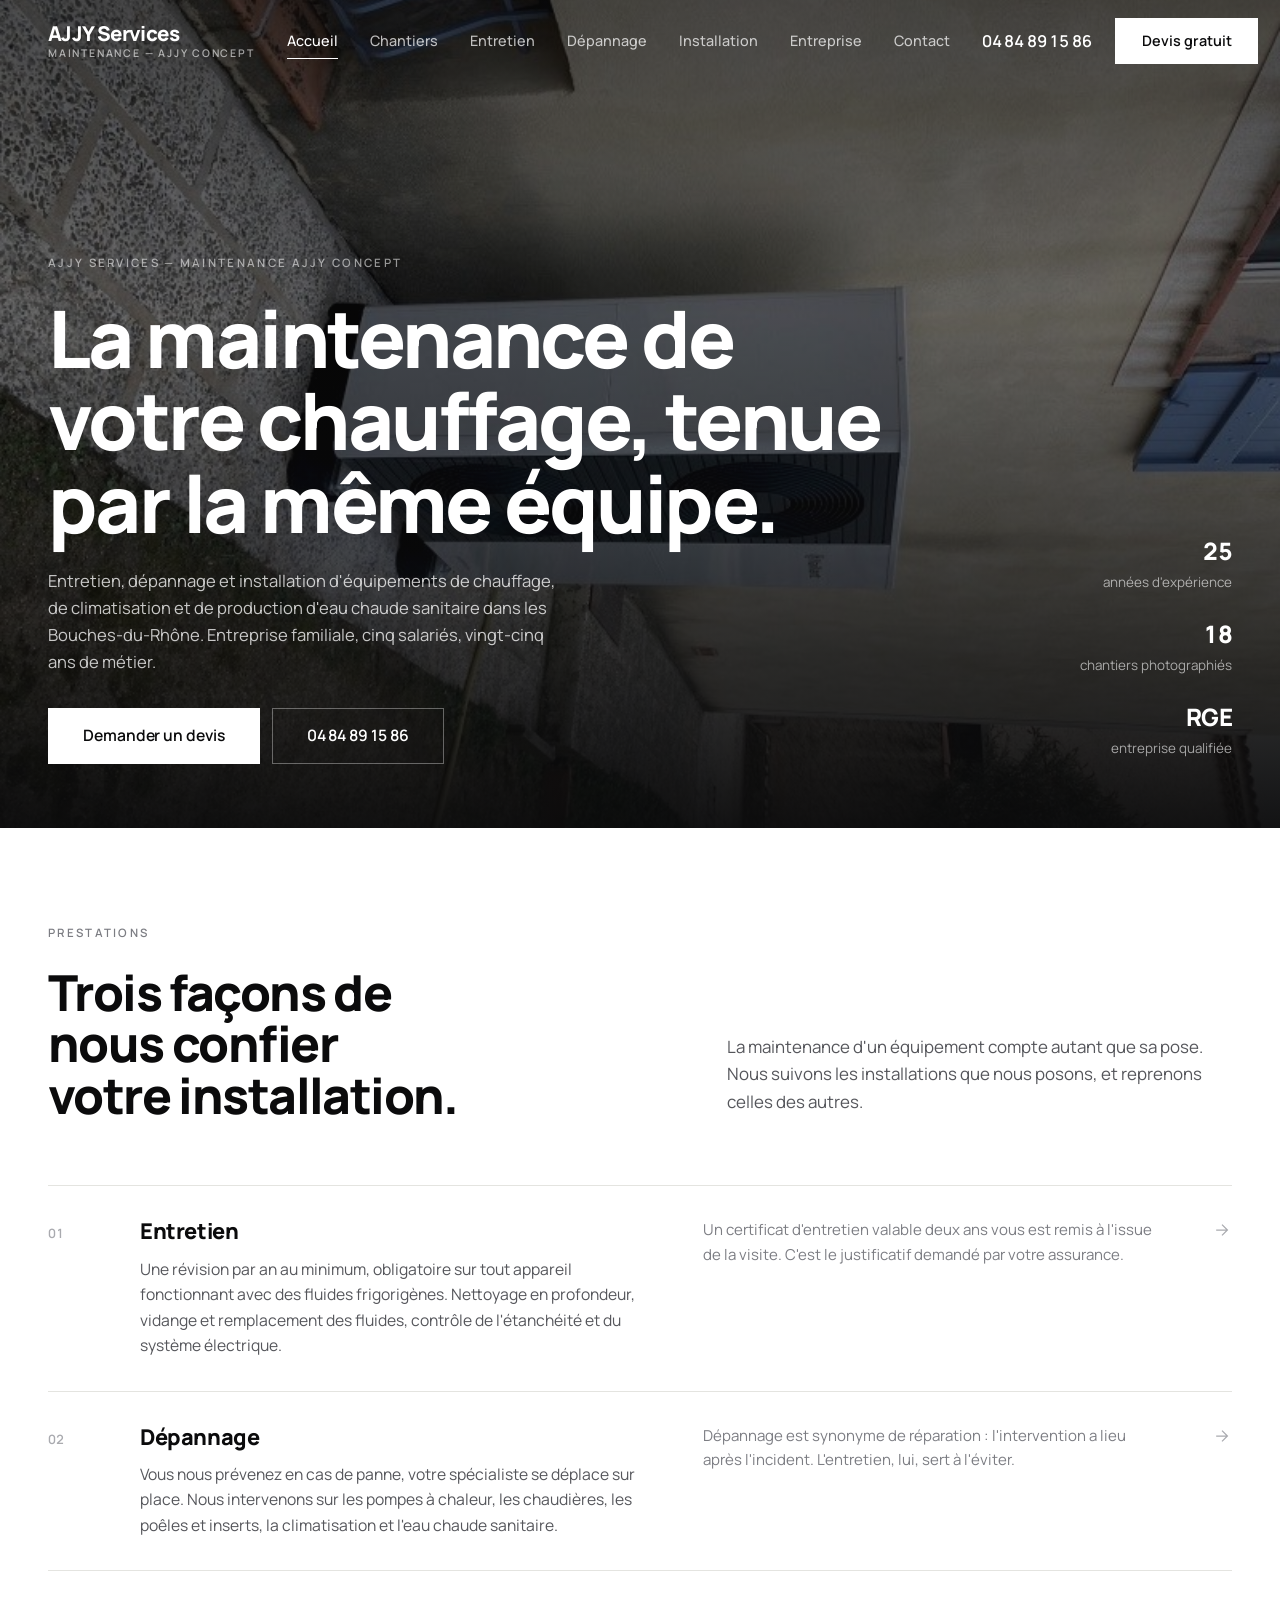
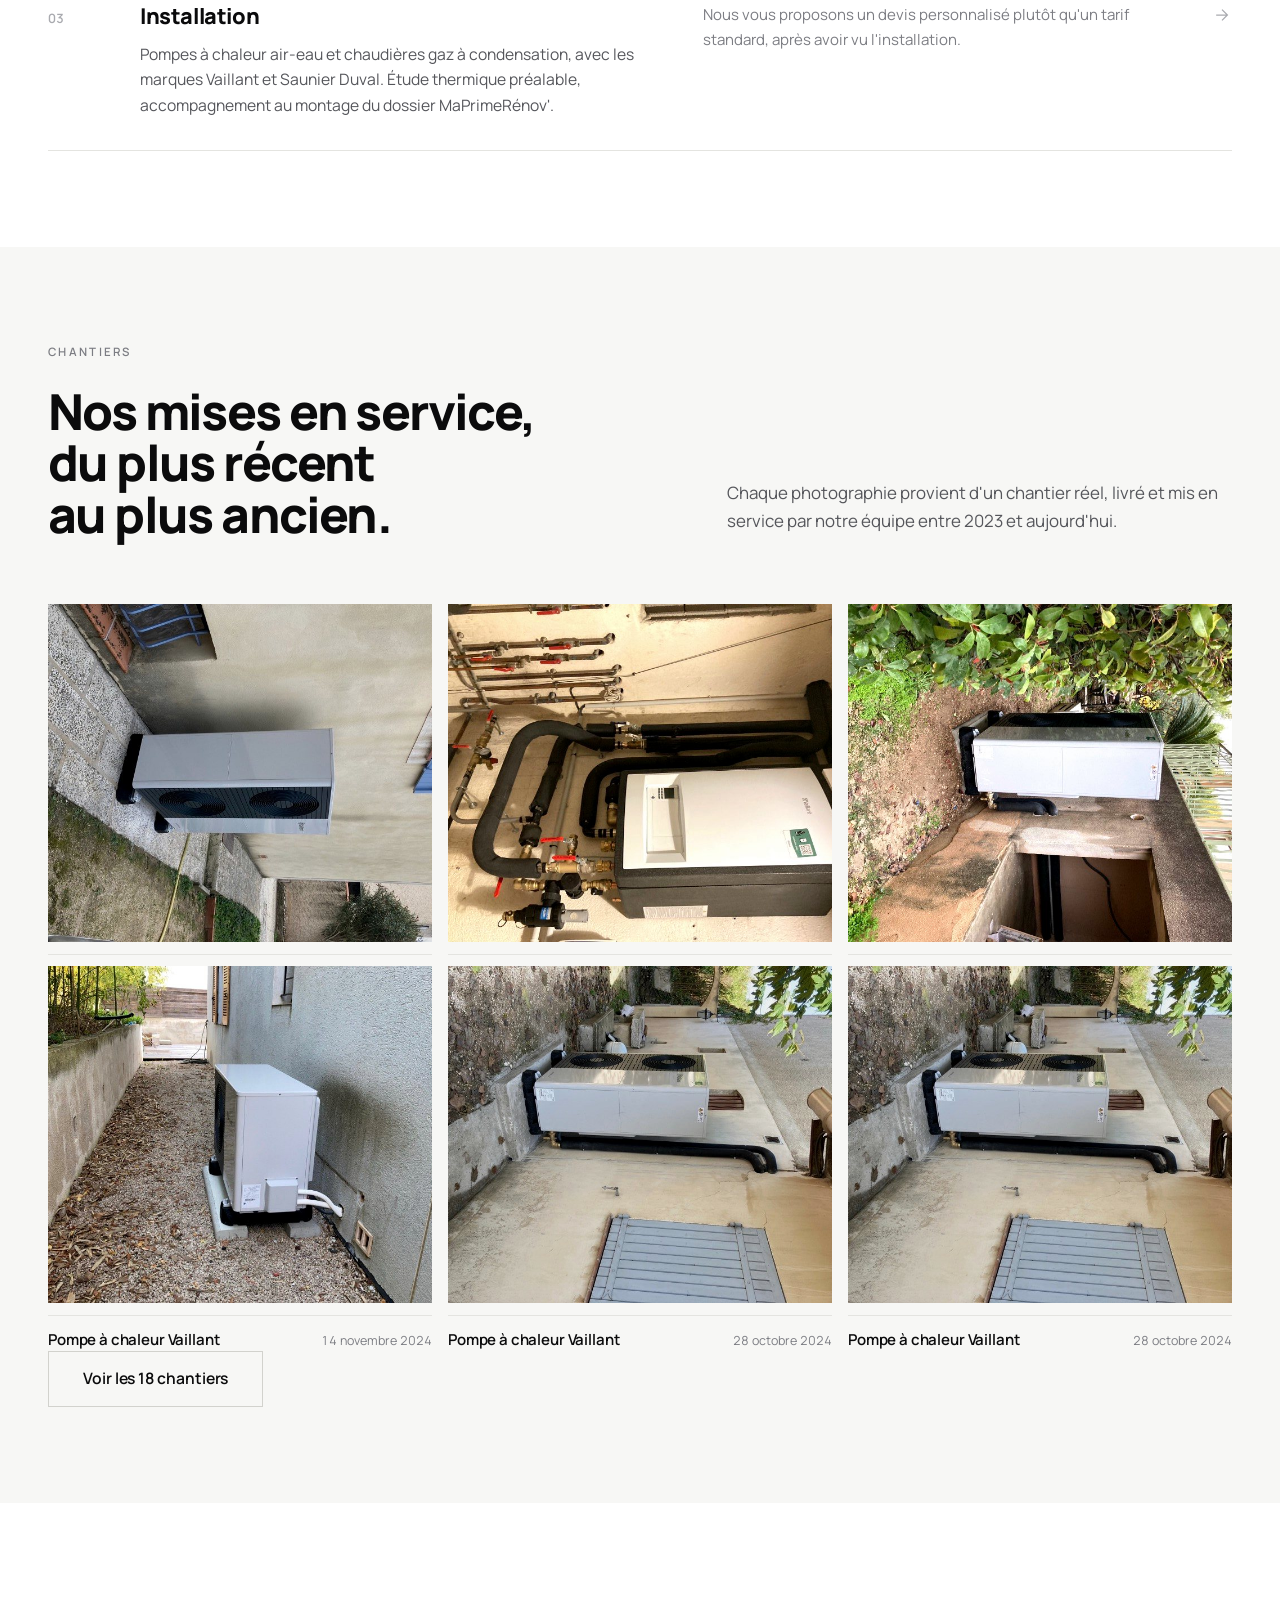
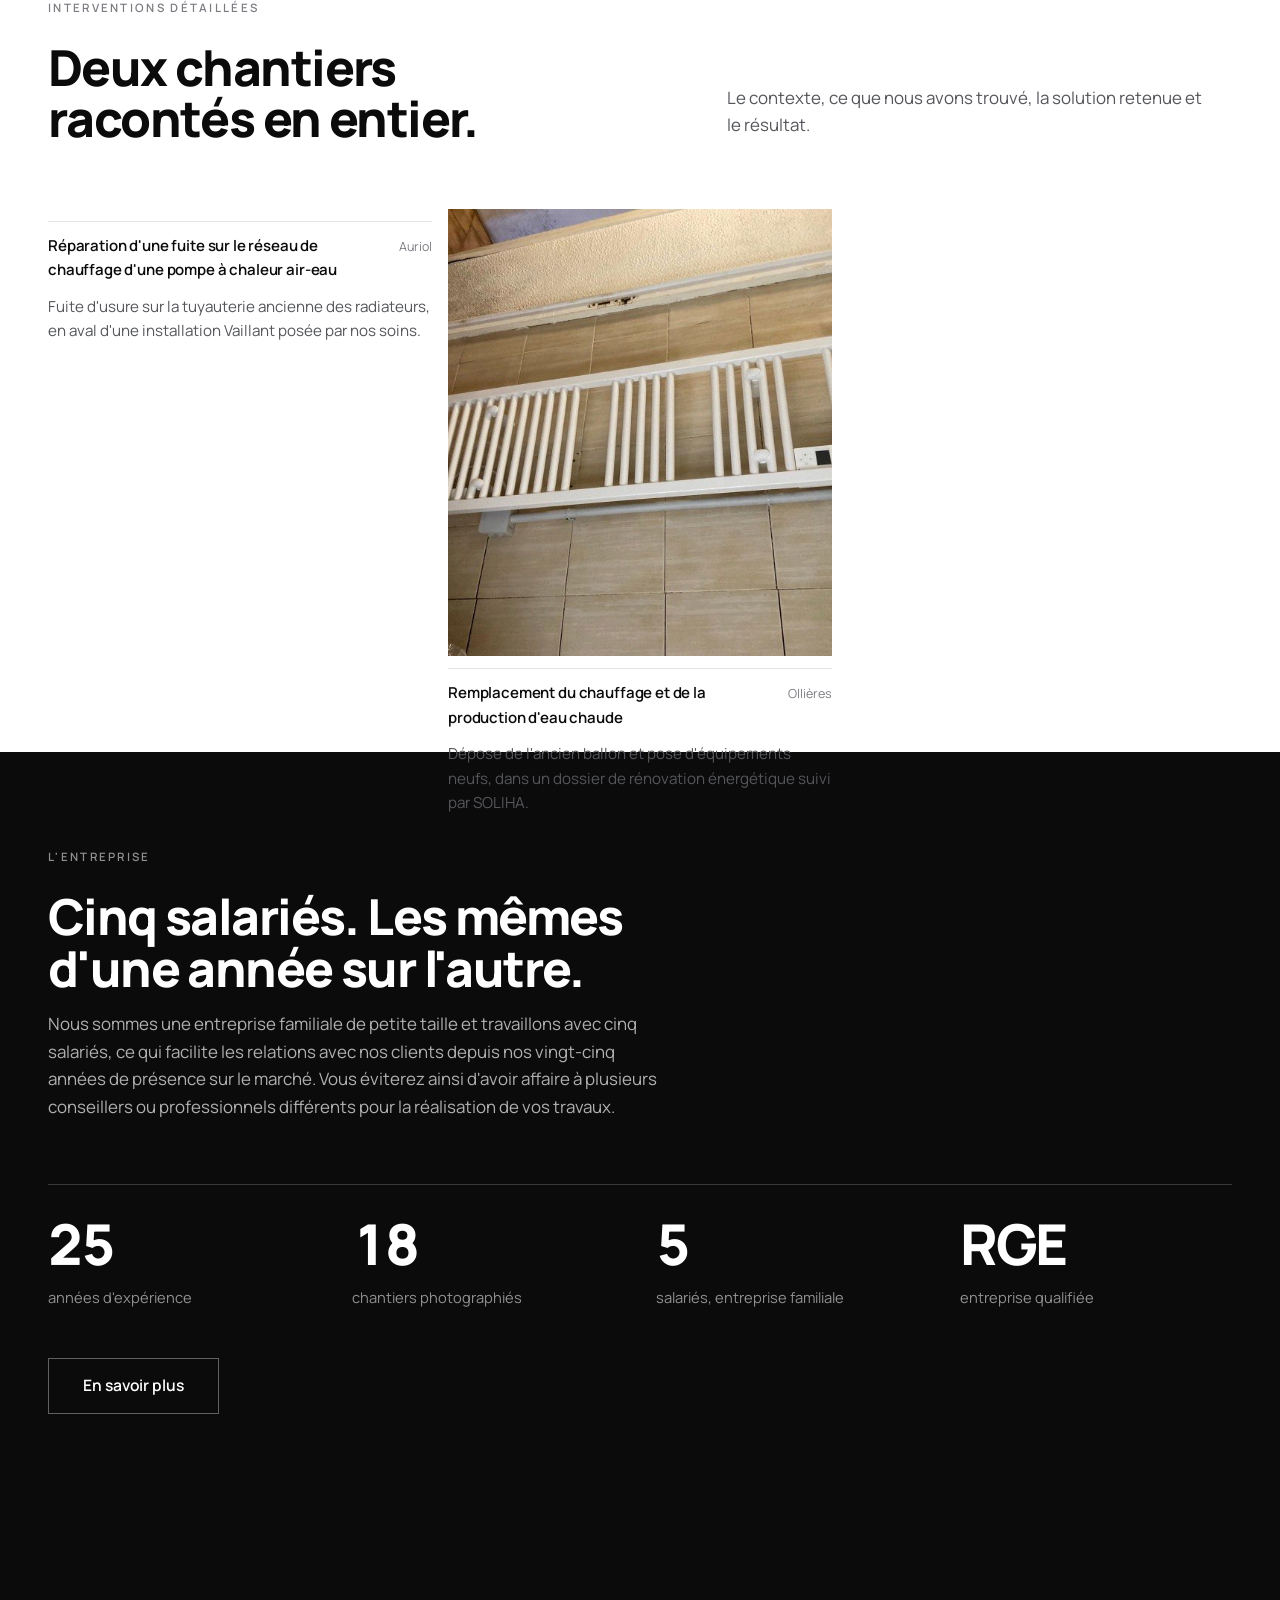
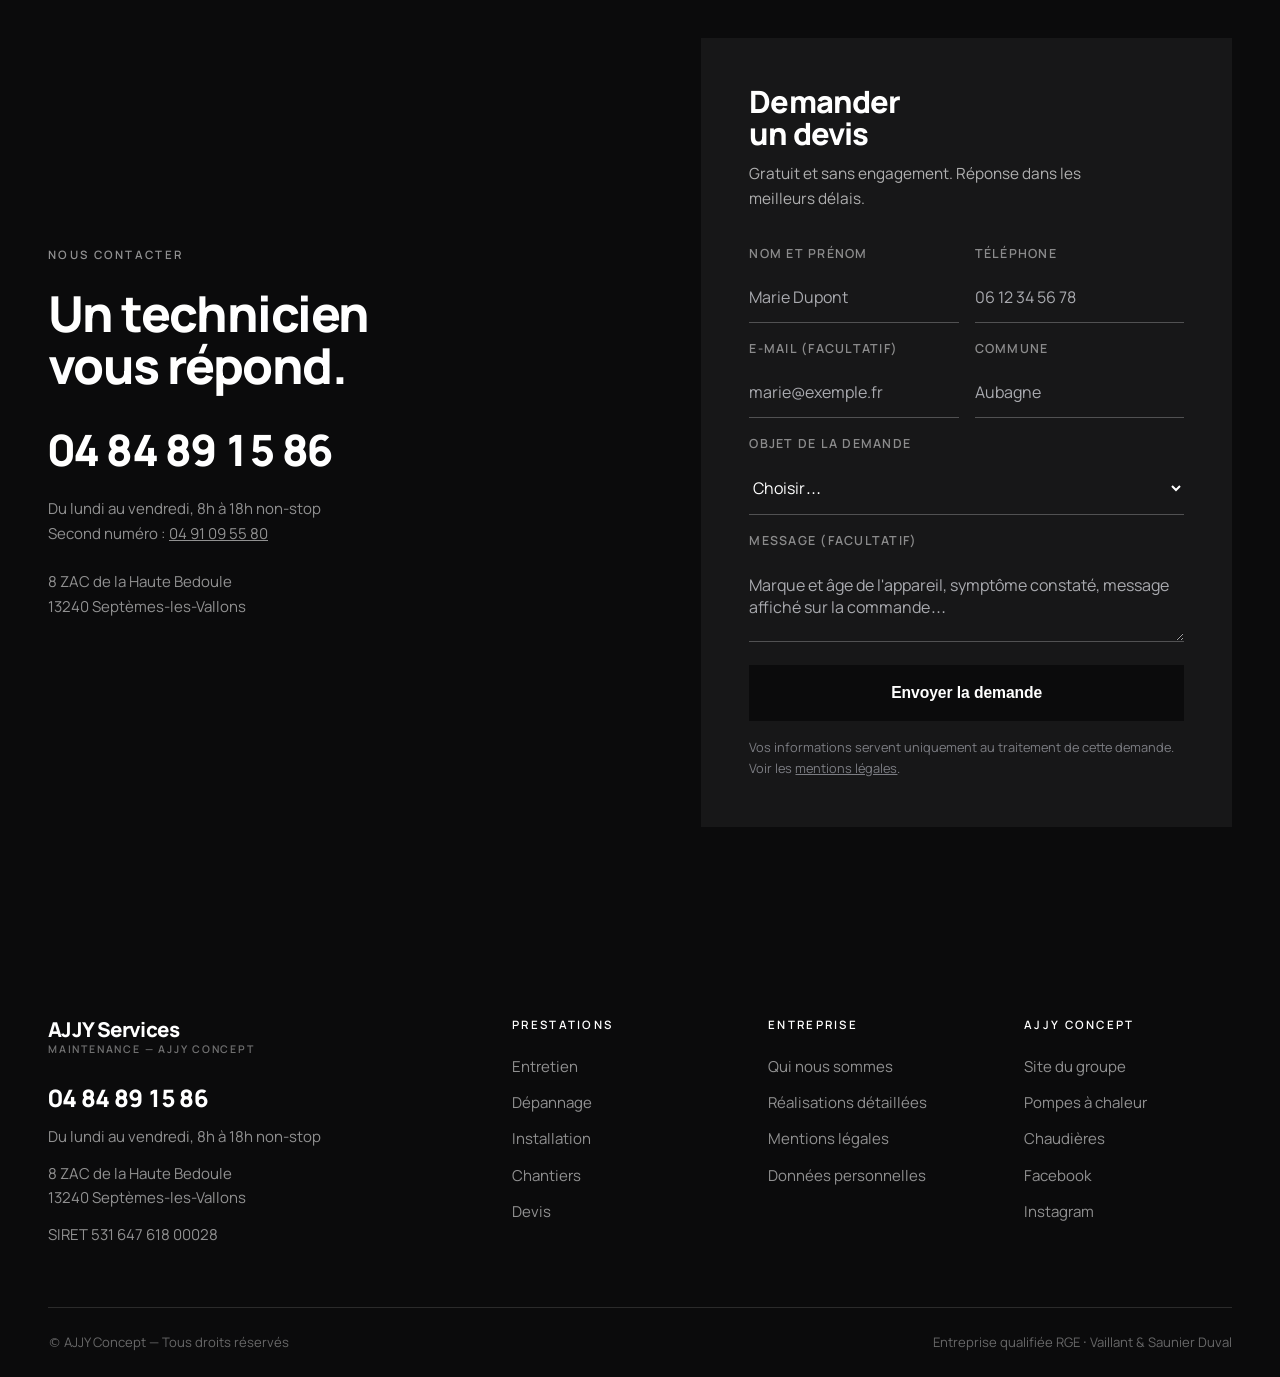
==== commit fdcd649f: "Mise à jour du site AJJY Services Nouvelle version avec page contact, polices Manrope et images opti" ====
--- a/index.html
+++ b/index.html
@@ -6,7 +6,7 @@
 <title>AJJY Services — maintenance chauffage et climatisation, Bouches-du-Rhône</title>
 <meta name="description" content="AJJY Services, équipe de maintenance d'AJJY Concept : entretien, dépannage et installation de pompes à chaleur et de chaudières dans les Bouches-du-Rhône. Devis gratuit.">
 <link rel="canonical" href="https://www.ajjyconcept.com/">
-<meta name="theme-color" content="#191B1E">
+<meta name="theme-color" content="#0B0B0C">
 <meta name="robots" content="index,follow,max-image-preview:large,max-snippet:-1">
 <meta name="geo.region" content="FR-PAC">
 <meta property="og:type" content="website">
@@ -15,568 +15,599 @@
 <meta property="og:title" content="AJJY Services — maintenance chauffage et climatisation, Bouches-du-Rhône">
 <meta property="og:description" content="AJJY Services, équipe de maintenance d'AJJY Concept : entretien, dépannage et installation de pompes à chaleur et de chaudières dans les Bouches-du-Rhône. Devis gratuit.">
 <meta property="og:url" content="https://www.ajjyconcept.com/">
-<meta property="og:image" content="https://www.ajjyconcept.com/images/auriol-pac-interieur.jpg">
-<meta property="og:image:width" content="640">
-<meta property="og:image:height" content="480">
+<meta property="og:image" content="https://www.ajjyconcept.com/images/20250313-pompe-a-chaleur-vaillant-800.jpg">
+<meta property="og:image:width" content="800">
+<meta property="og:image:height" content="600">
 <meta name="twitter:card" content="summary_large_image">
 <link rel="icon" href="images/favicon.svg" type="image/svg+xml">
-<link rel="preload" as="font" type="font/woff2" href="fonts/BarlowCondensed-700.woff2" crossorigin>
-<link rel="preload" as="font" type="font/woff2" href="fonts/Inter-400.woff2" crossorigin>
+<link rel="preload" as="font" type="font/woff2" href="fonts/Manrope-400.woff2" crossorigin>
+<link rel="preload" as="font" type="font/woff2" href="fonts/Manrope-800.woff2" crossorigin>
+<link rel="preload" as="image" href="images/20250313-pompe-a-chaleur-vaillant-800.jpg" fetchpriority="high">
 <script type="application/ld+json">{"@context":"https://schema.org","@graph":[{"@type":"HVACBusiness","@id":"https://www.ajjyconcept.com/#ajjyservices","name":"AJJY Services","parentOrganization":{"@type":"Organization","name":"AJJY Concept","url":"https://www.ajjyconcept.com/"},"description":"AJJY Services, équipe de maintenance d'AJJY Concept : entretien, dépannage et installation d'équipements de chauffage, de climatisation et de production d'eau chaude sanitaire dans les Bouches-du-Rhône.","url":"https://www.ajjyconcept.com/","telephone":"+33484891586","priceRange":"€€","address":{"@type":"PostalAddress","streetAddress":"8 ZAC de la Haute Bedoule","addressLocality":"Septèmes-les-Vallons","postalCode":"13240","addressRegion":"Provence-Alpes-Côte d'Azur","addressCountry":"FR"},"geo":{"@type":"GeoCoordinates","latitude":43.3986,"longitude":5.3689},"sameAs":["https://www.facebook.com/PompeAChaleurMarseille","https://www.instagram.com/ajjy_concept/"],"areaServed":{"@type":"AdministrativeArea","name":"Bouches-du-Rhône","identifier":"13"},"openingHoursSpecification":[{"@type":"OpeningHoursSpecification","dayOfWeek":["Monday","Tuesday","Wednesday","Thursday","Friday"],"opens":"08:00","closes":"18:00"}],"brand":[{"@type":"Brand","name":"Vaillant"},{"@type":"Brand","name":"Saunier Duval"}]},{"@type":"WebSite","@id":"https://www.ajjyconcept.com/#s","url":"https://www.ajjyconcept.com/","name":"AJJY Services","inLanguage":"fr-FR","publisher":{"@id":"https://www.ajjyconcept.com/#ajjyservices"}},{"@type":"Service","serviceType":"Maintenance de chauffage et de climatisation","name":"Maintenance de chauffage et de climatisation","description":"Entretien, dépannage et installation d'équipements de chauffage et de climatisation dans les Bouches-du-Rhône.","provider":{"@id":"https://www.ajjyconcept.com/#ajjyservices"},"areaServed":{"@type":"AdministrativeArea","name":"Bouches-du-Rhône (13)"}}]}</script>
-<style>@font-face{font-family:'Barlow Condensed';font-style:normal;font-weight:600;font-display:swap;src:url(fonts/BarlowCondensed-600.woff2) format('woff2')}
-@font-face{font-family:'Barlow Condensed';font-style:normal;font-weight:700;font-display:swap;src:url(fonts/BarlowCondensed-700.woff2) format('woff2')}
-@font-face{font-family:'Inter';font-style:normal;font-weight:400;font-display:swap;src:url(fonts/Inter-400.woff2) format('woff2')}
-@font-face{font-family:'Inter';font-style:normal;font-weight:500;font-display:swap;src:url(fonts/Inter-500.woff2) format('woff2')}
-@font-face{font-family:'Inter';font-style:normal;font-weight:700;font-display:swap;src:url(fonts/Inter-700.woff2) format('woff2')}
+<style>@font-face{font-family:'Manrope';font-style:normal;font-weight:400;font-display:swap;src:url(fonts/Manrope-400.woff2) format('woff2')}
+@font-face{font-family:'Manrope';font-style:normal;font-weight:500;font-display:swap;src:url(fonts/Manrope-500.woff2) format('woff2')}
+@font-face{font-family:'Manrope';font-style:normal;font-weight:600;font-display:swap;src:url(fonts/Manrope-600.woff2) format('woff2')}
+@font-face{font-family:'Manrope';font-style:normal;font-weight:800;font-display:swap;src:url(fonts/Manrope-800.woff2) format('woff2')}
 :root{
-  --ink:#191B1E; --ink-2:#2C3035;
-  --tx:#53585F; --tx-l:#83898F;
-  --paper:#FFFFFF; --paper-2:#F5F5F2; --paper-3:#EDEDE8;
-  --rule:#DCDCD6; --rule-2:#C6C6BE;
-  --red:#B3241C; --red-d:#8E1A14;
+  --ink:#0B0B0C; --ink-80:#2A2A2D; --ink-60:#55565B;
+  --gr:#7C7D83; --gr-l:#A9AAAF;
+  --pp:#FFFFFF; --pp-2:#F7F7F5; --pp-3:#EFEFEC;
+  --ln:#E4E4E0; --ln-2:#D2D2CD;
+  /* échelle d'espacement 4pt */
+  --s1:4px; --s2:8px; --s3:12px; --s4:16px; --s5:24px; --s6:32px;
+  --s7:48px; --s8:64px; --s9:96px; --s10:128px;
+  --ease:cubic-bezier(.22,.61,.36,1);
 }
 *{box-sizing:border-box;margin:0;padding:0}
-html{-webkit-text-size-adjust:100%}
-body{font-family:'Inter',system-ui,Arial,sans-serif;background:var(--paper);color:var(--tx);
-  font-size:16px;line-height:1.7;-webkit-font-smoothing:antialiased}
-h1,h2,h3,h4,.cond{font-family:'Barlow Condensed','Inter',Arial,sans-serif;font-weight:700;
-  color:var(--ink);line-height:1.1;letter-spacing:.005em;text-transform:uppercase}
-h1{font-size:clamp(1.9rem,4vw,2.9rem)}
-h2{font-size:clamp(1.45rem,2.6vw,1.95rem)}
-h3{font-size:1.18rem}
-a{color:var(--red);text-decoration:underline;text-underline-offset:2px;text-decoration-thickness:1px}
-a:hover{color:var(--red-d)}
+html{-webkit-text-size-adjust:100%;scroll-behavior:smooth}
+body{font-family:'Manrope',-apple-system,system-ui,sans-serif;background:var(--pp);color:var(--ink-60);
+  font-size:17px;line-height:1.62;font-weight:400;-webkit-font-smoothing:antialiased;
+  font-feature-settings:"kern" 1;overflow-x:hidden}
+h1,h2,h3,h4{color:var(--ink);font-weight:800;line-height:1.04;letter-spacing:-.032em;text-wrap:balance}
+h1{font-size:clamp(2.5rem,6.2vw,5.2rem)}
+h2{font-size:clamp(1.85rem,3.9vw,3.1rem)}
+h3{font-size:clamp(1.15rem,1.7vw,1.4rem);letter-spacing:-.018em;line-height:1.22}
+p{text-wrap:pretty}
+a{color:inherit;text-decoration:none}
 img{max-width:100%;display:block}
 ul,ol{list-style:none}
-.w{max-width:1120px;margin:0 auto;padding:0 26px}
-.w-n{max-width:760px}
-:focus-visible{outline:2px solid var(--red);outline-offset:2px}
+b,strong{color:var(--ink);font-weight:600}
+::selection{background:var(--ink);color:#fff}
+:focus-visible{outline:2px solid var(--ink);outline-offset:3px}
 .sr{position:absolute;width:1px;height:1px;overflow:hidden;clip:rect(0,0,0,0)}
-b,strong{color:var(--ink);font-weight:700}
-
-/* index numérique en marge — signature du site */
-.idx{font-family:'Barlow Condensed',sans-serif;font-weight:600;font-size:.82rem;
-  letter-spacing:.22em;color:var(--red);text-transform:uppercase;display:block;margin-bottom:10px}
-
-/* ---------- en-tête unique, clair ---------- */
-header{position:sticky;top:0;z-index:60;background:var(--paper);border-bottom:1px solid var(--rule)}
-.hd{max-width:1120px;margin:0 auto;padding:0 26px;display:flex;align-items:stretch;gap:0;min-height:74px}
-.lg{display:flex;align-items:center;gap:13px;text-decoration:none;padding-right:30px;flex-shrink:0}
-.lg-m{width:44px;height:44px;background:var(--ink);color:#fff;display:flex;align-items:center;
-  justify-content:center;font-family:'Barlow Condensed',sans-serif;font-weight:700;font-size:1.02rem;
-  letter-spacing:.04em;flex-shrink:0}
-.lg-t b{display:block;font-family:'Barlow Condensed',sans-serif;font-weight:700;font-size:1.32rem;
-  color:var(--ink);text-transform:uppercase;letter-spacing:.02em;line-height:1.05}
-.lg-t span{display:block;font-size:.7rem;color:var(--tx-l);letter-spacing:.04em}
-nav.nv{display:flex;margin-left:auto}
-nav.nv a{display:flex;align-items:center;font-family:'Barlow Condensed',sans-serif;font-weight:600;
-  font-size:1.02rem;text-transform:uppercase;letter-spacing:.05em;color:var(--tx);text-decoration:none;
-  padding:0 15px;border-bottom:3px solid transparent}
-nav.nv a:hover{color:var(--ink)}
-nav.nv a.on{color:var(--ink);border-bottom-color:var(--red)}
-.hd-tel{display:flex;align-items:center;gap:11px;padding-left:26px;margin-left:12px;
-  border-left:1px solid var(--rule);text-decoration:none;flex-shrink:0}
-.hd-tel .n{font-family:'Barlow Condensed',sans-serif;font-weight:700;font-size:1.42rem;
-  color:var(--ink);line-height:1.05;letter-spacing:.01em}
-.hd-tel .h{font-size:.68rem;color:var(--tx-l);display:block}
-.bg{display:none;background:none;border:none;padding:0 4px;margin-left:auto;cursor:pointer;color:var(--ink)}
-.mn{display:none;border-top:1px solid var(--rule);background:var(--paper-2)}
-.mn.o{display:block}
-.mn a{display:block;font-family:'Barlow Condensed',sans-serif;font-weight:600;font-size:1.14rem;
-  text-transform:uppercase;letter-spacing:.05em;color:var(--ink);text-decoration:none;
-  padding:14px 26px;border-bottom:1px solid var(--rule)}
-.mn a.tel{background:var(--red);color:#fff;border:none}
-
-/* ---------- ouverture de page : pas de bannière photo ---------- */
-.open{border-bottom:1px solid var(--rule);padding:52px 0 46px}
-.open .bc{font-size:.79rem;color:var(--tx-l);margin-bottom:18px;letter-spacing:.02em}
-.open .bc a{color:var(--tx);text-decoration:none}
-.open .bc a:hover{color:var(--red)}
-.open-g{display:grid;grid-template-columns:1fr 330px;gap:56px;align-items:start}
-.open h1{margin-bottom:16px;max-width:19ch}
-.open .std{font-size:1.12rem;color:var(--tx);max-width:56ch}
-.open .std b{color:var(--ink)}
-
-/* carte de visite en tête */
-.vcard{border:1px solid var(--ink);padding:0}
-.vcard-h{background:var(--ink);color:#fff;padding:9px 16px;font-family:'Barlow Condensed',sans-serif;
-  font-weight:600;font-size:.92rem;letter-spacing:.14em;text-transform:uppercase}
-.vcard-b{padding:18px 16px}
-.vcard .tel{display:block;font-family:'Barlow Condensed',sans-serif;font-weight:700;font-size:1.9rem;
-  color:var(--ink);text-decoration:none;line-height:1;letter-spacing:.01em}
-.vcard .tel:hover{color:var(--red)}
-.vcard .sub{font-size:.82rem;color:var(--tx-l);margin:5px 0 15px}
-.vcard dl{border-top:1px solid var(--rule);font-size:.86rem}
-.vcard dl>div{display:flex;gap:12px;padding:7px 0;border-bottom:1px solid var(--rule)}
-.vcard dt{color:var(--tx-l);width:82px;flex-shrink:0}
-.vcard dd{color:var(--ink);font-weight:500}
-.vcard .cta{display:block;margin-top:15px;background:var(--red);color:#fff;text-align:center;
-  padding:12px;font-family:'Barlow Condensed',sans-serif;font-weight:700;font-size:1.06rem;
-  text-transform:uppercase;letter-spacing:.06em;text-decoration:none}
-.vcard .cta:hover{background:var(--red-d);color:#fff}
+
+.w{max-width:1320px;margin:0 auto;padding:0 var(--s7)}
+.wn{max-width:780px}
+.wm{max-width:1060px}
+
+/* micro-libellé */
+.kk{display:block;font-size:.72rem;font-weight:600;letter-spacing:.2em;text-transform:uppercase;
+  color:var(--gr);margin-bottom:var(--s5)}
+.kk-w{color:rgba(255,255,255,.55)}
+
+/* ---------- en-tête minimal ---------- */
+.hdr{position:fixed;top:0;left:0;right:0;z-index:90;transition:background-color .4s var(--ease),
+  border-color .4s var(--ease),backdrop-filter .4s}
+.hdr::after{content:'';position:absolute;inset:0;bottom:auto;height:1px;background:transparent;transition:background-color .4s}
+.hdr.solid{background:rgba(255,255,255,.94);backdrop-filter:saturate(1.4) blur(14px)}
+.hdr.solid::after{background:var(--ln)}
+.hdr-in{max-width:1320px;margin:0 auto;padding:0 var(--s7);display:flex;align-items:center;
+  justify-content:space-between;gap:var(--s6);height:82px}
+.bd{display:flex;flex-direction:column;line-height:1;flex-shrink:0}
+.bd b{font-size:1.28rem;font-weight:800;letter-spacing:-.03em;color:var(--ink)}
+.bd span{font-size:.66rem;font-weight:600;letter-spacing:.17em;text-transform:uppercase;
+  color:var(--gr);margin-top:5px}
+.hdr.over .bd b{color:#fff}
+.hdr.over .bd span{color:rgba(255,255,255,.6)}
+.nv{display:flex;gap:var(--s6);margin-left:auto}
+.nv a{font-size:.9rem;font-weight:500;color:var(--ink-60);position:relative;padding:6px 0}
+.nv a::after{content:'';position:absolute;left:0;right:0;bottom:0;height:1px;background:currentColor;
+  transform:scaleX(0);transform-origin:right;transition:transform .34s var(--ease)}
+.nv a:hover{color:var(--ink)}
+.nv a:hover::after{transform:scaleX(1);transform-origin:left}
+.nv a.on{color:var(--ink)}
+.nv a.on::after{transform:scaleX(1)}
+.hdr.over .nv a{color:rgba(255,255,255,.72)}
+.hdr.over .nv a:hover,.hdr.over .nv a.on{color:#fff}
+.hdr-r{display:flex;align-items:center;gap:var(--s5);flex-shrink:0}
+.tl{font-size:1.02rem;font-weight:600;color:var(--ink);letter-spacing:-.01em;white-space:nowrap;
+  font-variant-numeric:tabular-nums}
+.hdr.over .tl{color:#fff}
+.bt{display:inline-flex;align-items:center;justify-content:center;gap:10px;height:46px;padding:0 26px;
+  font-size:.9rem;font-weight:600;letter-spacing:-.005em;border:1px solid transparent;
+  transition:background-color .28s var(--ease),color .28s var(--ease),border-color .28s var(--ease),
+  transform .28s var(--ease);white-space:nowrap}
+.bt-dk{background:var(--ink);color:#fff}
+.bt-dk:hover{background:var(--ink-80);color:#fff;transform:translateY(-1px)}
+.bt-lt{background:#fff;color:var(--ink)}
+.bt-lt:hover{background:var(--pp-3);color:var(--ink);transform:translateY(-1px)}
+.bt-ln{background:transparent;border-color:var(--ln-2);color:var(--ink)}
+.bt-ln:hover{border-color:var(--ink);background:var(--ink);color:#fff}
+.bt-lnw{background:transparent;border-color:rgba(255,255,255,.35);color:#fff}
+.bt-lnw:hover{background:#fff;border-color:#fff;color:var(--ink)}
+.bt-lg{height:56px;padding:0 34px;font-size:.98rem}
+.bt-fw{width:100%}
+.hdr.over .bt-dk{background:#fff;color:var(--ink)}
+.hdr.over .bt-dk:hover{background:rgba(255,255,255,.85)}
+.bg{display:none;background:none;border:none;padding:8px;cursor:pointer;color:var(--ink)}
+.hdr.over .bg{color:#fff}
+
+/* menu plein écran */
+.mm{position:fixed;inset:0;z-index:95;background:var(--ink);display:none;flex-direction:column;
+  padding:var(--s7) var(--s7) var(--s8);overflow-y:auto}
+.mm.open{display:flex}
+.mm-top{display:flex;justify-content:space-between;align-items:center;margin-bottom:var(--s8);height:82px;margin-top:calc(var(--s7) * -1)}
+.mm-top .bd b{color:#fff}.mm-top .bd span{color:rgba(255,255,255,.5)}
+.mm-x{background:none;border:none;color:#fff;padding:8px;cursor:pointer}
+.mm a.ml{display:block;font-size:clamp(2rem,8vw,3rem);font-weight:800;letter-spacing:-.035em;
+  color:#fff;padding:var(--s3) 0;border-bottom:1px solid rgba(255,255,255,.13)}
+.mm a.ml:active{color:var(--gr-l)}
+.mm-ft{margin-top:var(--s7);display:flex;flex-direction:column;gap:var(--s3)}
+.mm-ft .tl{color:#fff;font-size:1.6rem;font-weight:800;letter-spacing:-.03em}
+body.lk{overflow:hidden}
+
+/* ---------- héros pleine largeur ---------- */
+.hero{position:relative;min-height:min(92vh,880px);display:flex;align-items:flex-end;
+  background:var(--ink);overflow:hidden}
+.hero-img{position:absolute;inset:0}
+.hero-img img{width:100%;height:100%;object-fit:cover;opacity:.62}
+.hero-sc{position:absolute;inset:0;background:
+  linear-gradient(to top,rgba(11,11,12,.94) 0%,rgba(11,11,12,.55) 34%,rgba(11,11,12,.28) 62%,rgba(11,11,12,.5) 100%)}
+.hero-in{position:relative;z-index:2;width:100%;max-width:1320px;margin:0 auto;
+  padding:0 var(--s7) var(--s8);display:grid;grid-template-columns:1fr auto;gap:var(--s7);align-items:end}
+.hero h1{color:#fff;max-width:16ch;margin-bottom:var(--s5)}
+.hero .ld{color:rgba(255,255,255,.76);font-size:clamp(1.02rem,1.3vw,1.16rem);max-width:52ch;
+  margin-bottom:var(--s6)}
+.hero-ac{display:flex;gap:var(--s3);flex-wrap:wrap}
+.hero-meta{text-align:right;color:rgba(255,255,255,.6);font-size:.84rem;line-height:1.5;
+  padding-bottom:6px;white-space:nowrap}
+.hero-meta b{display:block;color:#fff;font-size:1.5rem;font-weight:800;letter-spacing:-.03em;
+  font-variant-numeric:tabular-nums;margin-bottom:3px}
+.hero-meta div+div{margin-top:var(--s5)}
+
+/* ouverture de page interne */
+.ph{background:var(--ink);color:rgba(255,255,255,.7);padding:calc(82px + var(--s9)) 0 var(--s8)}
+.ph .bcr{font-size:.78rem;color:rgba(255,255,255,.42);margin-bottom:var(--s5);letter-spacing:.02em}
+.ph .bcr a{color:rgba(255,255,255,.68)}
+.ph .bcr a:hover{color:#fff}
+.ph h1{color:#fff;font-size:clamp(2.1rem,4.6vw,3.7rem);max-width:17ch;margin-bottom:var(--s5)}
+.ph p{color:rgba(255,255,255,.68);font-size:clamp(1rem,1.25vw,1.14rem);max-width:56ch}
+.ph-ac{display:flex;gap:var(--s3);flex-wrap:wrap;margin-top:var(--s6)}
 
 /* ---------- sections ---------- */
-.s{padding:56px 0}
-.s-alt{background:var(--paper-2);border-top:1px solid var(--rule);border-bottom:1px solid var(--rule)}
-.s-dark{background:var(--ink);color:#B7BCC2}
-.s-dark h2,.s-dark h3{color:#fff}
-.s-dark .idx{color:#E2837C}
-.sh{margin-bottom:30px;padding-bottom:14px;border-bottom:2px solid var(--ink)}
-.s-dark .sh{border-bottom-color:rgba(255,255,255,.3)}
-.sh p{margin-top:9px;max-width:62ch}
-
-/* ---------- journal d'interventions : lignes, pas de cartes ---------- */
-.log{border-top:1px solid var(--rule)}
-.log a{display:grid;grid-template-columns:130px 1fr 190px 30px;gap:24px;align-items:center;
-  padding:20px 0;border-bottom:1px solid var(--rule);text-decoration:none;color:inherit;
-  transition:background-color .14s}
-.log a:hover{background:var(--paper-2)}
-.log .cat{font-family:'Barlow Condensed',sans-serif;font-weight:600;font-size:.88rem;
-  letter-spacing:.12em;text-transform:uppercase;color:var(--red)}
-.log h3{font-size:1.12rem;text-transform:none;font-family:'Inter',sans-serif;font-weight:700;
-  color:var(--ink);margin-bottom:3px;line-height:1.35}
-.log p{font-size:.9rem;color:var(--tx);margin:0}
-.log .eq{font-size:.84rem;color:var(--tx-l);line-height:1.45}
-.log .ar{font-family:'Barlow Condensed',sans-serif;font-size:1.5rem;color:var(--rule-2);text-align:right}
-.log a:hover .ar{color:var(--red)}
-
-/* ---------- listes de prestations, indexées ---------- */
-.pres{border-top:1px solid var(--rule)}
-.pres>div{display:grid;grid-template-columns:70px 1fr 200px;gap:26px;padding:26px 0;
-  border-bottom:1px solid var(--rule)}
-.pres .n{font-family:'Barlow Condensed',sans-serif;font-weight:700;font-size:1.6rem;color:var(--rule-2);line-height:1}
-.pres h3{text-transform:none;font-family:'Inter',sans-serif;font-size:1.14rem;margin-bottom:7px}
-.pres p{font-size:.95rem;margin-bottom:8px}
-.pres .lnk{font-size:.88rem;font-weight:700}
-.pres .side{font-size:.86rem;color:var(--tx-l);border-left:1px solid var(--rule);padding-left:20px}
-.pres .side b{display:block;font-family:'Barlow Condensed',sans-serif;font-size:1rem;
-  text-transform:uppercase;letter-spacing:.08em;color:var(--ink);margin-bottom:4px}
-
-/* ---------- corps de texte ---------- */
-.body h2{margin:38px 0 14px}
-.body h2:first-child{margin-top:0}
-.body h3{text-transform:none;font-family:'Inter',sans-serif;font-weight:700;font-size:1.1rem;margin:26px 0 8px}
-.body p{margin-bottom:15px}
-.body ul{margin:0 0 18px}
-.body ul li{position:relative;padding-left:20px;margin-bottom:8px}
-.body ul li::before{content:'—';position:absolute;left:0;color:var(--red);font-weight:700}
-.body ol{counter-reset:c;margin:0 0 18px}
-.body ol li{counter-increment:c;position:relative;padding-left:36px;margin-bottom:13px}
-.body ol li::before{content:counter(c,decimal-leading-zero);position:absolute;left:0;top:1px;
-  font-family:'Barlow Condensed',sans-serif;font-weight:700;font-size:1.05rem;color:var(--red)}
-.body figure{margin:24px 0}
-.body figure img{width:100%;border:1px solid var(--rule)}
-.body figcaption{font-size:.84rem;color:var(--tx-l);padding-top:8px;border-top:1px solid var(--rule);margin-top:8px}
-
-/* ---------- encadré : filet double, pas de fond coloré ---------- */
-.pull{border-top:3px solid var(--ink);border-bottom:1px solid var(--rule);padding:18px 0;margin:26px 0}
-.pull p{margin:0;font-size:1.02rem;color:var(--ink)}
-.pull .lb{font-family:'Barlow Condensed',sans-serif;font-weight:700;font-size:.86rem;letter-spacing:.14em;
-  text-transform:uppercase;color:var(--red);display:block;margin-bottom:6px}
-.todo{border:1px dashed var(--rule-2);background:var(--paper-2);padding:16px 20px;margin:24px 0}
-.todo p{margin:0;font-size:.92rem}
-.todo .lb{font-family:'Barlow Condensed',sans-serif;font-weight:700;font-size:.84rem;letter-spacing:.14em;
-  text-transform:uppercase;color:var(--tx-l);display:block;margin-bottom:5px}
+.sc{padding:var(--s9) 0}
+.sc-tight{padding:var(--s8) 0}
+.sc-alt{background:var(--pp-2)}
+.sc-dk{background:var(--ink);color:rgba(255,255,255,.66)}
+.sc-dk h2,.sc-dk h3{color:#fff}
+.hd2{display:grid;grid-template-columns:minmax(0,1fr) minmax(0,.82fr);gap:var(--s8);
+  align-items:end;margin-bottom:var(--s8)}
+.hd2 h2{max-width:15ch}
+.hd2 p{font-size:1.06rem;padding-bottom:6px}
+.hd1{max-width:62ch;margin-bottom:var(--s8)}
+.hd1 p{font-size:1.06rem;margin-top:var(--s4)}
+
+/* ---------- galerie : ratios uniformes, aucune déformation ---------- */
+.gal{display:grid;grid-template-columns:repeat(3,1fr);gap:var(--s5) var(--s4)}
+.gal.g4{grid-template-columns:repeat(4,1fr)}
+.gal figure{margin:0}
+.gal .fr{position:relative;overflow:hidden;background:var(--pp-3);aspect-ratio:4/3}
+.gal .fr img{width:100%;height:100%;object-fit:cover;transition:transform 1.1s var(--ease)}
+.gal figure:hover .fr img{transform:scale(1.045)}
+.gal figcaption{padding-top:var(--s3);display:flex;justify-content:space-between;gap:var(--s4);
+  align-items:baseline;border-top:1px solid var(--ln);margin-top:var(--s3)}
+.gal figcaption b{font-size:.94rem;font-weight:600;color:var(--ink);letter-spacing:-.01em}
+.gal figcaption span{font-size:.78rem;color:var(--gr);white-space:nowrap;font-variant-numeric:tabular-nums}
+.sc-dk .gal figcaption{border-top-color:rgba(255,255,255,.16)}
+.sc-dk .gal figcaption b{color:#fff}
+.sc-dk .gal figcaption span{color:rgba(255,255,255,.5)}
+.yr{display:flex;align-items:baseline;gap:var(--s4);margin:var(--s8) 0 var(--s5);
+  padding-bottom:var(--s3);border-bottom:1px solid var(--ln)}
+.yr:first-of-type{margin-top:0}
+.yr b{font-size:1.6rem;font-weight:800;color:var(--ink);letter-spacing:-.03em}
+.yr span{font-size:.8rem;color:var(--gr);letter-spacing:.03em}
+
+/* ---------- index de prestations ---------- */
+.ix{border-top:1px solid var(--ln)}
+.ix a{display:grid;grid-template-columns:60px minmax(0,1fr) minmax(0,.86fr) 40px;gap:var(--s6);
+  align-items:start;padding:var(--s6) 0;border-bottom:1px solid var(--ln);
+  transition:padding .4s var(--ease)}
+.ix a:hover{padding-left:var(--s4);padding-right:var(--s4)}
+.ix .no{font-size:.8rem;font-weight:600;color:var(--gr-l);padding-top:5px;font-variant-numeric:tabular-nums}
+.ix h3{margin-bottom:var(--s3)}
+.ix p{font-size:.98rem}
+.ix .side{font-size:.94rem;color:var(--gr)}
+.ix .ar{justify-self:end;padding-top:2px;color:var(--gr-l);transition:transform .4s var(--ease),color .3s}
+.ix a:hover .ar{transform:translateX(8px);color:var(--ink)}
+.sc-dk .ix,.sc-dk .ix a{border-color:rgba(255,255,255,.14)}
+.sc-dk .ix p,.sc-dk .ix .side{color:rgba(255,255,255,.6)}
+
+/* ---------- chiffres ---------- */
+.fig{display:grid;grid-template-columns:repeat(4,1fr);gap:var(--s6);border-top:1px solid var(--ln);
+  padding-top:var(--s6)}
+.fig b{display:block;font-size:clamp(2.4rem,4.4vw,3.6rem);font-weight:800;color:var(--ink);
+  letter-spacing:-.04em;line-height:.95;font-variant-numeric:tabular-nums;margin-bottom:var(--s3)}
+.fig span{font-size:.92rem;color:var(--gr)}
+.sc-dk .fig{border-top-color:rgba(255,255,255,.18)}
+.sc-dk .fig b{color:#fff}
+.sc-dk .fig span{color:rgba(255,255,255,.55)}
+
+/* ---------- texte long ---------- */
+.tx h2{margin:var(--s8) 0 var(--s5)}
+.tx h2:first-child{margin-top:0}
+.tx h3{margin:var(--s6) 0 var(--s3)}
+.tx p{margin-bottom:var(--s4);font-size:1.04rem}
+.tx ul{margin:0 0 var(--s5)}
+.tx ul li{position:relative;padding-left:var(--s5);margin-bottom:var(--s3)}
+.tx ul li::before{content:'';position:absolute;left:0;top:13px;width:8px;height:1px;background:var(--ink)}
+.tx ol{counter-reset:o;margin:0 0 var(--s5)}
+.tx ol li{counter-increment:o;position:relative;padding-left:var(--s6);margin-bottom:var(--s4)}
+.tx ol li::before{content:counter(o,decimal-leading-zero);position:absolute;left:0;top:1px;
+  font-size:.82rem;font-weight:600;color:var(--gr-l);font-variant-numeric:tabular-nums}
+.tx a{text-decoration:underline;text-underline-offset:3px;text-decoration-color:var(--ln-2)}
+.tx a:hover{text-decoration-color:var(--ink)}
+.tx figure{margin:var(--s6) 0}
+.tx figure img{width:100%}
+.tx figcaption{font-size:.84rem;color:var(--gr);margin-top:var(--s3);padding-top:var(--s3);
+  border-top:1px solid var(--ln)}
+.lead{font-size:clamp(1.15rem,1.7vw,1.42rem);line-height:1.45;color:var(--ink);font-weight:500;
+  letter-spacing:-.014em;margin-bottom:var(--s6)}
+
+/* citation / mise en exergue */
+.qt{border-top:1px solid var(--ink);padding-top:var(--s5);margin:var(--s7) 0}
+.qt p{font-size:clamp(1.1rem,1.6vw,1.34rem);line-height:1.42;color:var(--ink);font-weight:500;
+  letter-spacing:-.015em;margin:0}
+.nb{background:var(--pp-2);padding:var(--s5) var(--s6);margin:var(--s6) 0}
+.nb p{margin:0;font-size:.98rem}
+.nb .kk{margin-bottom:var(--s3)}
 
 /* ---------- données ---------- */
-.data{width:100%;border-collapse:collapse;margin:20px 0;font-size:.94rem}
-.data caption{text-align:left;font-family:'Barlow Condensed',sans-serif;font-weight:700;font-size:1.05rem;
-  text-transform:uppercase;letter-spacing:.06em;color:var(--ink);padding-bottom:10px}
-.data th{text-align:left;font-family:'Barlow Condensed',sans-serif;font-weight:600;font-size:.88rem;
-  letter-spacing:.1em;text-transform:uppercase;color:var(--tx-l);padding:8px 14px 8px 0;
-  border-bottom:2px solid var(--ink)}
-.data td{padding:11px 14px 11px 0;border-bottom:1px solid var(--rule);vertical-align:top}
-.data td:first-child{color:var(--ink);font-weight:500;width:34%}
-
-/* ---------- chiffres en bandeau fin ---------- */
-.stats{display:grid;grid-template-columns:repeat(4,1fr);border-top:1px solid var(--rule);
-  border-bottom:1px solid var(--rule)}
-.stats div{padding:22px 20px 22px 0;border-right:1px solid var(--rule)}
-.stats div:last-child{border-right:none}
-.stats b{display:block;font-family:'Barlow Condensed',sans-serif;font-weight:700;font-size:2rem;
-  color:var(--ink);line-height:1}
-.stats span{font-size:.86rem;color:var(--tx-l)}
-.s-dark .stats{border-color:rgba(255,255,255,.22)}
-.s-dark .stats div{border-right-color:rgba(255,255,255,.22)}
-.s-dark .stats b{color:#fff}
-.s-dark .stats span{color:#9AA1A8}
-
-/* ---------- boutons ---------- */
-.b{display:inline-block;font-family:'Barlow Condensed',sans-serif;font-weight:700;font-size:1.06rem;
-  text-transform:uppercase;letter-spacing:.06em;padding:13px 26px;text-decoration:none;border:2px solid;
-  cursor:pointer;transition:background-color .14s,color .14s}
-.b-red{background:var(--red);border-color:var(--red);color:#fff}
-.b-red:hover{background:var(--red-d);border-color:var(--red-d);color:#fff}
-.b-ink{background:var(--ink);border-color:var(--ink);color:#fff}
-.b-ink:hover{background:#000;border-color:#000;color:#fff}
-.b-line{background:transparent;border-color:var(--ink);color:var(--ink)}
-.b-line:hover{background:var(--ink);color:#fff}
-.b-line-w{background:transparent;border-color:rgba(255,255,255,.5);color:#fff}
-.b-line-w:hover{background:#fff;border-color:#fff;color:var(--ink)}
-.b-full{display:block;width:100%;text-align:center}
-.acts{display:flex;gap:12px;flex-wrap:wrap;margin-top:24px}
+.dt{width:100%;border-collapse:collapse;margin:var(--s5) 0 var(--s6);font-size:.98rem}
+.dt caption{text-align:left;font-size:.72rem;font-weight:600;letter-spacing:.2em;text-transform:uppercase;
+  color:var(--gr);padding-bottom:var(--s4)}
+.dt td{padding:var(--s4) var(--s5) var(--s4) 0;border-bottom:1px solid var(--ln);vertical-align:top}
+.dt td:first-child{color:var(--gr);width:36%}
+.dt td:last-child{color:var(--ink);font-weight:500}
+.dt tr:first-child td{border-top:1px solid var(--ln)}
 
 /* ---------- formulaire ---------- */
-.frm{border:1px solid var(--rule);padding:26px}
-.frm h2{margin:0 0 6px}
-.frm .st{font-size:.92rem;color:var(--tx-l);margin-bottom:22px}
-.fg{margin-bottom:15px}
-.fg label{display:block;font-family:'Barlow Condensed',sans-serif;font-weight:600;font-size:.94rem;
-  letter-spacing:.08em;text-transform:uppercase;color:var(--ink);margin-bottom:5px}
-.fg label i{font-style:normal;color:var(--tx-l);font-weight:400;letter-spacing:0;text-transform:none}
-.fg input,.fg select,.fg textarea{width:100%;padding:11px 13px;border:1px solid var(--rule-2);
-  background:var(--paper);font-family:'Inter',sans-serif;font-size:.95rem;color:var(--ink);border-radius:0}
-.fg input:focus,.fg select:focus,.fg textarea:focus{outline:none;border-color:var(--ink);
-  box-shadow:inset 0 -2px 0 var(--red)}
-.fg textarea{min-height:96px;resize:vertical}
-.fg .e{display:none;font-size:.84rem;color:var(--red);font-weight:700;margin-top:4px}
-.fg.bad input,.fg.bad select{border-color:var(--red)}
-.fg.bad .e{display:block}
+.fm{background:var(--pp-2);padding:var(--s7)}
+.sc-dk .fm{background:rgba(255,255,255,.05)}
+.fm h2{font-size:clamp(1.5rem,2.4vw,2rem);margin-bottom:var(--s3)}
+.fm .sb{font-size:.96rem;margin-bottom:var(--s6)}
+.fr2{display:grid;grid-template-columns:1fr 1fr;gap:var(--s4)}
+.fl{margin-bottom:var(--s4)}
+.fl label{display:block;font-size:.78rem;font-weight:600;letter-spacing:.1em;text-transform:uppercase;
+  color:var(--gr);margin-bottom:var(--s2)}
+.fl input,.fl select,.fl textarea{width:100%;padding:14px 0;border:none;border-bottom:1px solid var(--ln-2);
+  background:transparent;font-family:'Manrope',sans-serif;font-size:1rem;color:var(--ink);
+  border-radius:0;transition:border-color .3s var(--ease)}
+.fl input:focus,.fl select:focus,.fl textarea:focus{outline:none;border-bottom-color:var(--ink)}
+.fl input::placeholder,.fl textarea::placeholder{color:var(--gr-l)}
+.fl textarea{min-height:82px;resize:vertical}
+.fl .er{display:none;font-size:.8rem;color:#B02A20;font-weight:500;margin-top:6px}
+.fl.bad input,.fl.bad select{border-bottom-color:#B02A20}
+.fl.bad .er{display:block}
+.sc-dk .fl input,.sc-dk .fl select,.sc-dk .fl textarea{color:#fff;border-bottom-color:rgba(255,255,255,.25)}
+.sc-dk .fl input:focus,.sc-dk .fl select:focus,.sc-dk .fl textarea:focus{border-bottom-color:#fff}
+.sc-dk .fl label{color:rgba(255,255,255,.5)}
+.sc-dk .fl option{color:var(--ink)}
 .hp{position:absolute;left:-9999px}
-.msg{display:none;padding:12px 15px;font-size:.92rem;margin-top:12px;border:1px solid var(--red);color:var(--red-d)}
-.msg.on{display:block}
-.rg{font-size:.82rem;color:var(--tx-l);margin-top:12px}
-.ok{display:none;padding:6px 0}
-.ok.on{display:block}
-.ok h3{color:var(--ink);margin-bottom:8px}
-
-/* ---------- pied de page clair ---------- */
-footer{background:var(--paper-2);border-top:3px solid var(--ink);padding:44px 0 0;font-size:.94rem}
-.ft{display:grid;grid-template-columns:1.4fr 1fr 1fr;gap:48px;padding-bottom:34px}
-.ft h4{font-family:'Barlow Condensed',sans-serif;font-weight:700;font-size:.94rem;letter-spacing:.14em;
-  text-transform:uppercase;color:var(--ink);margin-bottom:14px}
-.ft a{display:block;color:var(--tx);text-decoration:none;margin-bottom:9px}
-.ft a:hover{color:var(--red);text-decoration:underline}
-.ft p{margin-bottom:9px}
-.ft .big{font-family:'Barlow Condensed',sans-serif;font-weight:700;font-size:1.75rem;color:var(--ink);
-  text-decoration:none;display:block;line-height:1.1;margin-bottom:3px}
-.ft .big:hover{color:var(--red)}
-.ft-b{border-top:1px solid var(--rule);padding:16px 0;display:flex;justify-content:space-between;
-  flex-wrap:wrap;gap:10px;font-size:.83rem;color:var(--tx-l)}
-.ft-b a{display:inline;color:var(--tx-l);text-decoration:none}
-.ft-b a:hover{color:var(--red)}
+.ms{display:none;padding:var(--s4) 0;font-size:.94rem;color:#B02A20;border-top:1px solid #B02A20;
+  margin-top:var(--s4)}
+.ms.on{display:block}
+.rg{font-size:.8rem;color:var(--gr);margin-top:var(--s4)}
+.dn{display:none}
+.dn.on{display:block}
+.dn h3{margin-bottom:var(--s3)}
+
+/* ---------- appel à l'action final ---------- */
+.cta{padding:var(--s10) 0}
+.cta-in{display:grid;grid-template-columns:minmax(0,1fr) minmax(0,.9fr);gap:var(--s8);align-items:center}
+.cta h2{max-width:13ch}
+.cta .tl-big{display:inline-block;font-size:clamp(1.9rem,3.4vw,2.7rem);font-weight:800;
+  letter-spacing:-.035em;color:#fff;margin:var(--s5) 0 var(--s3);font-variant-numeric:tabular-nums}
+.cta .tl-big:hover{color:var(--gr-l)}
+
+/* ---------- pied de page ---------- */
+.ft{background:var(--ink);color:rgba(255,255,255,.55);padding:var(--s8) 0 var(--s5);font-size:.94rem}
+.ft-g{display:grid;grid-template-columns:2fr 1fr 1fr 1fr;gap:var(--s7);padding-bottom:var(--s7);
+  border-bottom:1px solid rgba(255,255,255,.13)}
+.ft h4{color:#fff;font-size:.72rem;font-weight:600;letter-spacing:.2em;text-transform:uppercase;
+  margin-bottom:var(--s5)}
+.ft a{display:block;color:rgba(255,255,255,.55);margin-bottom:var(--s3);
+  transition:color .25s var(--ease)}
+.ft a:hover{color:#fff}
+.ft p{margin-bottom:var(--s3)}
+.ft .bd b{color:#fff}.ft .bd span{color:rgba(255,255,255,.42)}
+.ft .tlf{color:#fff;font-size:1.5rem;font-weight:800;letter-spacing:-.03em;margin:var(--s5) 0 var(--s2);
+  font-variant-numeric:tabular-nums}
+.ft-b{display:flex;justify-content:space-between;flex-wrap:wrap;gap:var(--s4);padding-top:var(--s5);
+  font-size:.82rem;color:rgba(255,255,255,.38)}
+.ft-b a{display:inline;color:rgba(255,255,255,.38)}
+.ft-b a:hover{color:#fff}
+
+/* apparition au défilement */
+.rv{opacity:0;transform:translateY(18px);transition:opacity .8s var(--ease),transform .8s var(--ease)}
+.rv.in{opacity:1;transform:none}
 
 /* ---------- responsive ---------- */
-@media(max-width:1000px){
-  nav.nv{display:none}
-  .hd-tel{margin-left:auto;border-left:none;padding-left:0}
-  .bg{display:block;margin-left:20px}
-  .open-g{grid-template-columns:1fr;gap:34px}
-  .pres>div{grid-template-columns:54px 1fr;gap:20px}
-  .pres .side{grid-column:2;border-left:none;border-top:1px solid var(--rule);padding-left:0;padding-top:14px}
-  .log a{grid-template-columns:1fr 30px;gap:14px}
-  .log .cat{grid-column:1;margin-bottom:-8px}
-  .log .eq{grid-column:1}
-  .log .ar{grid-row:1/4;grid-column:2;align-self:center}
-  .stats{grid-template-columns:1fr 1fr}
-  .stats div:nth-child(2n){border-right:none}
-  .stats div:nth-child(-n+2){border-bottom:1px solid var(--rule)}
-  .ft{grid-template-columns:1fr 1fr;gap:32px}
+@media(max-width:1180px){
+  .w{padding:0 var(--s6)}
+  .hdr-in{padding:0 var(--s6)}
+  .hero-in{padding:0 var(--s6) var(--s7)}
+  .nv{gap:var(--s5)}
+  .nv a{font-size:.86rem}
 }
-@media(max-width:620px){
-  .w{padding:0 18px}
-  .hd{padding:0 18px;min-height:64px}
-  .lg{padding-right:14px}
-  .lg-m{width:38px;height:38px;font-size:.9rem}
-  .lg-t b{font-size:1.14rem}
-  .lg-t span{display:none}
-  .hd-tel .n{font-size:1.2rem}
-  .hd-tel .h{display:none}
-  .mn a{padding:13px 18px}
-  .open{padding:34px 0 30px}
-  .open .std{font-size:1.02rem}
-  .s{padding:38px 0}
-  .sh{margin-bottom:22px}
-  .stats{grid-template-columns:1fr}
-  .stats div{border-right:none;border-bottom:1px solid var(--rule);padding:16px 0}
-  .stats div:last-child{border-bottom:none}
-  .acts{flex-direction:column}
-  .acts .b{text-align:center}
-  .ft{grid-template-columns:1fr;gap:26px}
-  .frm{padding:20px 18px}
-  .data td:first-child{width:40%}
-  .data{font-size:.89rem}
+@media(max-width:1020px){
+  .nv,.tl{display:none}
+  .bg{display:block}
+  .hd2{grid-template-columns:1fr;gap:var(--s5);align-items:start}
+  .hd2 h2{max-width:20ch}
+  .ix a{grid-template-columns:44px minmax(0,1fr) 30px;gap:var(--s5)}
+  .ix .side{grid-column:2;padding-top:var(--s3);border-top:1px solid var(--ln);margin-top:var(--s3)}
+  .gal.g4{grid-template-columns:repeat(3,1fr)}
+  .cta-in{grid-template-columns:1fr;gap:var(--s6)}
+  .fig{grid-template-columns:1fr 1fr;gap:var(--s5)}
+  .ft-g{grid-template-columns:1fr 1fr;gap:var(--s6)}
 }
-@media print{header,.mn,.vcard .cta,footer .ft{display:none}}
-
-/* ---------- bande photo sous l'ouverture ---------- */
-.strip{display:grid;grid-template-columns:repeat(5,1fr);gap:2px;background:var(--rule)}
-.strip a{position:relative;display:block;text-decoration:none;overflow:hidden;background:var(--paper-3)}
-.strip img{width:100%;aspect-ratio:4/3;object-fit:cover;display:block;
-  filter:saturate(.9);transition:transform .3s,filter .3s}
-.strip a:hover img{transform:scale(1.04);filter:saturate(1.05)}
-.strip a span{position:absolute;left:0;bottom:0;right:0;background:rgba(25,27,30,.86);color:#fff;
-  font-family:'Barlow Condensed',sans-serif;font-weight:600;font-size:.82rem;letter-spacing:.06em;
-  text-transform:uppercase;padding:5px 9px}
-
-/* ---------- vignette dans le journal ---------- */
-.log a{grid-template-columns:104px 120px 1fr 180px 26px}
-.log .th{overflow:hidden;background:var(--paper-3)}
-.log .th img{width:100%;aspect-ratio:4/3;object-fit:cover;display:block;transition:transform .3s}
-.log a:hover .th img{transform:scale(1.05)}
-
-/* ---------- galerie de chantiers ---------- */
-.yr{font-size:1.4rem;margin:38px 0 16px;padding-bottom:9px;border-bottom:2px solid var(--ink);
-  display:flex;align-items:baseline;gap:12px}
-.yr:first-of-type{margin-top:0}
-.gal{display:grid;grid-template-columns:repeat(4,1fr);gap:20px}
-.gal figure{margin:0;border:1px solid var(--rule);background:var(--paper)}
-.gal img{width:100%;aspect-ratio:4/3;object-fit:cover;display:block}
-.gal figcaption{padding:11px 13px;border-top:1px solid var(--rule)}
-.gal figcaption b{display:block;font-family:'Barlow Condensed',sans-serif;font-weight:700;
-  font-size:1.02rem;text-transform:uppercase;letter-spacing:.03em;color:var(--ink);line-height:1.2}
-.gal figcaption span{display:block;font-size:.8rem;color:var(--tx-l);margin-top:2px}
-
-@media(max-width:1000px){
-  .strip{grid-template-columns:repeat(3,1fr)}
-  .strip a:nth-child(n+4){display:none}
-  .gal{grid-template-columns:repeat(3,1fr);gap:16px}
-  .log a{grid-template-columns:96px 1fr 26px}
-  .log .th{grid-row:1/4}
-  .log .cat{grid-column:2}
-  .log .eq{grid-column:2}
-  .log .ar{grid-row:1/4;grid-column:3}
+@media(max-width:720px){
+  body{font-size:16px}
+  .w{padding:0 var(--s5)}
+  .hdr-in{padding:0 var(--s5);height:68px}
+  .mm{padding:var(--s5)}
+  .mm-top{height:68px;margin-top:0;margin-bottom:var(--s6)}
+  .sc{padding:var(--s8) 0}
+  .cta{padding:var(--s8) 0}
+  .hero{min-height:auto}
+  .hero-in{grid-template-columns:1fr;padding:calc(68px + var(--s8)) var(--s5) var(--s7);gap:var(--s6)}
+  .hero h1{max-width:none}
+  .hero-meta{text-align:left;display:flex;gap:var(--s6);flex-wrap:wrap}
+  .hero-meta div+div{margin-top:0}
+  .hero-ac{flex-direction:column}
+  .hero-ac .bt{width:100%}
+  .ph{padding:calc(68px + var(--s7)) 0 var(--s7)}
+  .ph-ac{flex-direction:column}
+  .ph-ac .bt{width:100%}
+  .gal,.gal.g4{grid-template-columns:1fr 1fr;gap:var(--s5) var(--s3)}
+  .gal figcaption{flex-direction:column;gap:2px}
+  .fig{grid-template-columns:1fr 1fr;gap:var(--s5)}
+  .ix a{grid-template-columns:36px minmax(0,1fr);gap:var(--s4)}
+  .ix .ar{display:none}
+  .fm{padding:var(--s5)}
+  .fr2{grid-template-columns:1fr;gap:0}
+  .ft-g{grid-template-columns:1fr;gap:var(--s6)}
+  .dt td:first-child{width:44%}
 }
-@media(max-width:620px){
-  .strip{grid-template-columns:repeat(2,1fr)}
-  .strip a:nth-child(n+3){display:none}
-  .strip a span{font-size:.74rem;padding:4px 7px}
-  .gal{grid-template-columns:repeat(2,1fr);gap:12px}
-  .gal figcaption{padding:9px 10px}
-  .gal figcaption b{font-size:.92rem}
-  .yr{font-size:1.15rem;margin:26px 0 12px}
-  .log a{grid-template-columns:74px 1fr 20px;gap:12px}
+@media(max-width:420px){
+  .gal,.gal.g4{grid-template-columns:1fr}
+  .fig{grid-template-columns:1fr}
+}
+@media(prefers-reduced-motion:reduce){
+  *{transition:none!important;animation:none!important}
+  .rv{opacity:1;transform:none}
+  html{scroll-behavior:auto}
 }
 </style>
 </head>
 <body>
-<header><div class="hd">
-<a href="index.html" class="lg"><span class="lg-m">AJJY</span>
-<span class="lg-t"><b>AJJY Services</b><span>Maintenance — AJJY Concept</span></span></a>
-<nav class="nv" aria-label="Navigation principale"><a href="index.html" class="on" aria-current="page">Accueil</a><a href="realisations.html">Réalisations</a><a href="chantiers.html">Chantiers</a><a href="entretien.html">Entretien</a><a href="depannage.html">Dépannage</a><a href="installation.html">Installation</a><a href="aides.html">Aides</a><a href="entreprise.html">L'entreprise</a><a href="devis.html">Devis</a></nav>
-<a class="hd-tel" href="tel:0484891586"><span><span class="n">04 84 89 15 86</span><span class="h">Du lundi au vendredi, 8h à 18h non-stop</span></span></a>
-<button class="bg" id="bg" aria-label="Menu" aria-expanded="false" aria-controls="mn">
-<svg width="26" height="26" viewBox="0 0 24 24" fill="none" stroke="currentColor" stroke-width="2" aria-hidden="true"><path d="M3 6h18M3 12h18M3 18h18"/></svg></button>
-</div>
-<nav class="mn" id="mn" aria-label="Navigation mobile"><a href="index.html">Accueil</a><a href="realisations.html">Réalisations</a><a href="chantiers.html">Chantiers</a><a href="entretien.html">Entretien</a><a href="depannage.html">Dépannage</a><a href="installation.html">Installation</a><a href="aides.html">Aides</a><a href="entreprise.html">L'entreprise</a><a href="devis.html">Devis</a><a class="tel" href="tel:0484891586">Appeler le 04 84 89 15 86</a></nav>
-</header>
+<header class="hdr over" id="hdr" data-over="1"><div class="hdr-in">
+<a href="index.html" class="bd" aria-label="AJJY Services, accueil"><b>AJJY Services</b><span>Maintenance — AJJY Concept</span></a>
+<nav class="nv" aria-label="Navigation principale"><a href="index.html" class="on" aria-current="page">Accueil</a><a href="chantiers.html">Chantiers</a><a href="entretien.html">Entretien</a><a href="depannage.html">Dépannage</a><a href="installation.html">Installation</a><a href="entreprise.html">Entreprise</a><a href="contact.html">Contact</a></nav>
+<div class="hdr-r">
+  <a class="tl" href="tel:0484891586">04 84 89 15 86</a>
+  <a class="bt bt-dk" href="contact.html">Devis gratuit</a>
+  <button class="bg" id="bg" aria-label="Ouvrir le menu" aria-expanded="false" aria-controls="mm">
+  <svg width="26" height="26" viewBox="0 0 24 24" fill="none" stroke="currentColor" stroke-width="1.5" aria-hidden="true"><path d="M3 7h18M3 12h18M3 17h18"/></svg></button>
+</div>
+</div></header>
+<div class="mm" id="mm" role="dialog" aria-modal="true" aria-label="Menu">
+  <div class="mm-top"><span class="bd"><b>AJJY Services</b><span>Maintenance</span></span>
+  <button class="mm-x" id="mx" aria-label="Fermer le menu">
+  <svg width="28" height="28" viewBox="0 0 24 24" fill="none" stroke="currentColor" stroke-width="1.5" aria-hidden="true"><path d="M6 6l12 12M18 6 6 18"/></svg></button></div>
+  <a class="ml" href="index.html">Accueil</a><a class="ml" href="chantiers.html">Chantiers</a><a class="ml" href="entretien.html">Entretien</a><a class="ml" href="depannage.html">Dépannage</a><a class="ml" href="installation.html">Installation</a><a class="ml" href="entreprise.html">Entreprise</a><a class="ml" href="contact.html">Contact</a>
+  <div class="mm-ft"><a class="tl" href="tel:0484891586">04 84 89 15 86</a>
+  <a class="bt bt-lt bt-lg bt-fw" href="contact.html">Demander un devis</a></div>
+</div>
 <main>
 
-<section class="open"><div class="w open-g">
-<div><div class="bc">Accueil</div><h1>Maintenance de chauffage et de climatisation dans les Bouches-du-Rhône</h1><p class="std">AJJY Services est l'équipe de maintenance d'AJJY Concept. Nous entretenons, réparons et remplaçons les installations de chauffage, de climatisation et de production d'eau chaude sanitaire, chez les particuliers comme chez les professionnels.</p></div>
-<div><div class="vcard">
-<div class="vcard-h">Nous joindre</div>
-<div class="vcard-b">
-  <a class="tel" href="tel:0484891586">04 84 89 15 86</a>
-  <p class="sub">Du lundi au vendredi, 8h à 18h non-stop<br>Second numéro : <a href="tel:0491095580">04 91 09 55 80</a></p>
-  <dl>
-    <div><dt>Atelier</dt><dd>8 ZAC de la Haute Bedoule, 13240 Septèmes-les-Vallons</dd></div>
-    <div><dt>Zone</dt><dd>Bouches-du-Rhône et communes limitrophes</dd></div>
-    <div><dt>Marques</dt><dd>Vaillant, Saunier Duval</dd></div>
-    <div><dt>Qualif.</dt><dd>Entreprise qualifiée RGE</dd></div>
-  </dl>
-  <a class="cta" href="devis.html">Demander un devis</a>
-</div></div></div>
+<section class="hero">
+  <div class="hero-img"><img src="images/20250313-pompe-a-chaleur-vaillant-800.jpg" srcset="images/20250313-pompe-a-chaleur-vaillant-400.jpg 400w, images/20250313-pompe-a-chaleur-vaillant-800.jpg 800w" sizes="100vw" alt="" width="800" height="600" fetchpriority="high"></div>
+  <div class="hero-sc"></div>
+  <div class="hero-in">
+    <div>
+      <span class="kk kk-w">AJJY Services — maintenance AJJY Concept</span>
+      <h1>La maintenance de votre chauffage, tenue par la même équipe.</h1>
+      <p class="ld">Entretien, dépannage et installation d'équipements de chauffage, de climatisation et de production d'eau chaude sanitaire dans les Bouches-du-Rhône. Entreprise familiale, cinq salariés, vingt-cinq ans de métier.</p>
+      <div class="hero-ac">
+        <a class="bt bt-lt bt-lg" href="contact.html">Demander un devis</a>
+        <a class="bt bt-lnw bt-lg" href="tel:0484891586">04 84 89 15 86</a>
+      </div>
+    </div>
+    <div class="hero-meta">
+      <div><b>25</b>années d'expérience</div>
+      <div><b>18</b>chantiers photographiés</div>
+      <div><b>RGE</b>entreprise qualifiée</div>
+    </div>
+  </div>
+</section>
+
+<section class="sc"><div class="w">
+  <div class="hd2 rv">
+    <div><span class="kk">Prestations</span><h2>Trois façons de nous confier votre installation.</h2></div>
+    <p>La maintenance d'un équipement compte autant que sa pose. Nous suivons les installations que nous posons, et reprenons celles des autres.</p>
+  </div>
+  <div class="ix">
+    <a href="entretien.html" class="rv">
+      <span class="no">01</span>
+      <div><h3>Entretien</h3><p>Une révision par an au minimum, obligatoire sur tout appareil fonctionnant avec des fluides frigorigènes. Nettoyage en profondeur, vidange et remplacement des fluides, contrôle de l'étanchéité et du système électrique.</p></div>
+      <div class="side">Un certificat d'entretien valable deux ans vous est remis à l'issue de la visite. C'est le justificatif demandé par votre assurance.</div>
+      <span class="ar"><svg width="20" height="20" viewBox="0 0 24 24" fill="none" stroke="currentColor" stroke-width="1.5" aria-hidden="true"><path d="M5 12h13M12 5.5 18.5 12 12 18.5"/></svg></span>
+    </a>
+    <a href="depannage.html" class="rv">
+      <span class="no">02</span>
+      <div><h3>Dépannage</h3><p>Vous nous prévenez en cas de panne, votre spécialiste se déplace sur place. Nous intervenons sur les pompes à chaleur, les chaudières, les poêles et inserts, la climatisation et l'eau chaude sanitaire.</p></div>
+      <div class="side">Dépannage est synonyme de réparation : l'intervention a lieu après l'incident. L'entretien, lui, sert à l'éviter.</div>
+      <span class="ar"><svg width="20" height="20" viewBox="0 0 24 24" fill="none" stroke="currentColor" stroke-width="1.5" aria-hidden="true"><path d="M5 12h13M12 5.5 18.5 12 12 18.5"/></svg></span>
+    </a>
+    <a href="installation.html" class="rv">
+      <span class="no">03</span>
+      <div><h3>Installation</h3><p>Pompes à chaleur air-eau et chaudières gaz à condensation, avec les marques Vaillant et Saunier Duval. Étude thermique préalable, accompagnement au montage du dossier MaPrimeRénov'.</p></div>
+      <div class="side">Nous vous proposons un devis personnalisé plutôt qu'un tarif standard, après avoir vu l'installation.</div>
+      <span class="ar"><svg width="20" height="20" viewBox="0 0 24 24" fill="none" stroke="currentColor" stroke-width="1.5" aria-hidden="true"><path d="M5 12h13M12 5.5 18.5 12 12 18.5"/></svg></span>
+    </a>
+  </div>
 </div></section>
 
-<div class="strip"><a href="chantiers.html" title="Mise en service — Pompe à chaleur Vaillant, 13 mars 2025"><img src="images/2025-03-13-pompe-a-chaleur-vaillant.jpg" alt="Mise en service : Pompe à chaleur Vaillant, 13 mars 2025" width="600" height="800" loading="lazy"><span>13 mars 2025</span></a><a href="chantiers.html" title="Mise en service — Pompe à chaleur Vaillant, 12 décembre 2024"><img src="images/2024-12-12-pompe-a-chaleur-vaillant.jpg" alt="Mise en service : Pompe à chaleur Vaillant, 12 décembre 2024" width="600" height="800" loading="lazy"><span>12 décembre 2024</span></a><a href="chantiers.html" title="Mise en service — Pompe à chaleur Vaillant, 21 novembre 2024"><img src="images/2024-11-21-pompe-a-chaleur-vaillant.jpg" alt="Mise en service : Pompe à chaleur Vaillant, 21 novembre 2024" width="600" height="800" loading="lazy"><span>21 novembre 2024</span></a><a href="chantiers.html" title="Mise en service — Pompe à chaleur Vaillant, 14 novembre 2024"><img src="images/2024-11-14-pompe-a-chaleur-vaillant.jpg" alt="Mise en service : Pompe à chaleur Vaillant, 14 novembre 2024" width="800" height="600" loading="lazy"><span>14 novembre 2024</span></a><a href="chantiers.html" title="Mise en service — Pompe à chaleur Vaillant, 28 octobre 2024"><img src="images/2024-10-28-pompe-a-chaleur-vaillant.jpg" alt="Mise en service : Pompe à chaleur Vaillant, 28 octobre 2024" width="600" height="800" loading="lazy"><span>28 octobre 2024</span></a></div>
-
-<section class="s">
-<div class="w">
-<div class="sh"><span class="idx">01 — Réalisations</span>
-<h2>Nos dernières interventions</h2>
-<p>Chaque chantier est présenté avec son contexte, le problème rencontré et la solution retenue par nos techniciens.</p></div>
-<div class="log"><a href="realisation-auriol-fuite-reseau-chauffage.html">
-<span class="th"><img src="images/auriol-pac-interieur.jpg" alt="" aria-hidden="true" width="640" height="480" loading="lazy"></span>
-<span class="cat">Dépannage<br>Auriol</span>
-<span><h3>Réparation d'une fuite sur le réseau de chauffage d'une pompe à chaleur air-eau</h3><p>Fuite d'usure sur la tuyauterie ancienne des radiateurs, en aval d'une installation Vaillant posée par nos soins.</p></span>
-<span class="eq">PAC air-eau Vaillant avec module<br>Plancher chauffant et radiateurs</span>
-<span class="ar">&rsaquo;</span></a><a href="realisation-ollieres-renovation-chauffage-eau-chaude.html">
-<span class="th"><img src="images/69ca5c57-244d-423f-ae9a-0364fee6ade2.jpg" alt="" aria-hidden="true" width="640" height="480" loading="lazy"></span>
-<span class="cat">Rénovation<br>Ollières</span>
-<span><h3>Remplacement du chauffage et de la production d'eau chaude</h3><p>Dépose de l'ancien ballon et pose d'équipements neufs, dans un dossier de rénovation énergétique suivi par SOLIHA.</p></span>
-<span class="eq">Chauffe-eau plat vertical<br>3 radiateurs Agilia, sèche-serviettes Doris</span>
-<span class="ar">&rsaquo;</span></a></div>
-<div class="acts"><a class="b b-line" href="realisations.html">Toutes les réalisations</a></div>
-</div>
-</section>
-
-<section class="s s-alt">
-<div class="w">
-<div class="sh"><span class="idx">02 — Prestations</span>
-<h2>Ce que nous faisons</h2>
-<p>La maintenance d'une installation est aussi importante que son installation initiale. Notre service couvre l'ensemble du cycle de vie de votre équipement.</p></div>
-<div class="pres">
+<section class="sc sc-alt"><div class="w">
+  <div class="hd2 rv">
+    <div><span class="kk">Chantiers</span><h2>Nos mises en service, du plus récent au plus ancien.</h2></div>
+    <p>Chaque photographie provient d'un chantier réel, livré et mis en service par notre équipe entre 2023 et aujourd'hui.</p>
+  </div>
+  <div class="gal"><figure class="rv"><span class="fr"><img src="images/20250313-pompe-a-chaleur-vaillant-800.jpg" srcset="images/20250313-pompe-a-chaleur-vaillant-400.jpg 400w, images/20250313-pompe-a-chaleur-vaillant-800.jpg 800w" sizes="(max-width:720px) 50vw, 33vw" alt="Mise en service : Pompe à chaleur Vaillant, 13 mars 2025" width="800" height="600" loading="lazy" decoding="async"></span><figcaption><b>Pompe à chaleur Vaillant</b><span>13 mars 2025</span></figcaption></figure><figure class="rv"><span class="fr"><img src="images/20241212-pompe-a-chaleur-vaillant-800.jpg" srcset="images/20241212-pompe-a-chaleur-vaillant-400.jpg 400w, images/20241212-pompe-a-chaleur-vaillant-800.jpg 800w" sizes="(max-width:720px) 50vw, 33vw" alt="Mise en service : Pompe à chaleur Vaillant, 12 décembre 2024" width="800" height="600" loading="lazy" decoding="async"></span><figcaption><b>Pompe à chaleur Vaillant</b><span>12 décembre 2024</span></figcaption></figure><figure class="rv"><span class="fr"><img src="images/20241121-pompe-a-chaleur-vaillant-800.jpg" srcset="images/20241121-pompe-a-chaleur-vaillant-400.jpg 400w, images/20241121-pompe-a-chaleur-vaillant-800.jpg 800w" sizes="(max-width:720px) 50vw, 33vw" alt="Mise en service : Pompe à chaleur Vaillant, 21 novembre 2024" width="800" height="600" loading="lazy" decoding="async"></span><figcaption><b>Pompe à chaleur Vaillant</b><span>21 novembre 2024</span></figcaption></figure><figure class="rv"><span class="fr"><img src="images/20241114-pompe-a-chaleur-vaillant-800.jpg" srcset="images/20241114-pompe-a-chaleur-vaillant-400.jpg 400w, images/20241114-pompe-a-chaleur-vaillant-800.jpg 800w" sizes="(max-width:720px) 50vw, 33vw" alt="Mise en service : Pompe à chaleur Vaillant, 14 novembre 2024" width="800" height="600" loading="lazy" decoding="async"></span><figcaption><b>Pompe à chaleur Vaillant</b><span>14 novembre 2024</span></figcaption></figure><figure class="rv"><span class="fr"><img src="images/20241028-pompe-a-chaleur-vaillant-800.jpg" srcset="images/20241028-pompe-a-chaleur-vaillant-400.jpg 400w, images/20241028-pompe-a-chaleur-vaillant-800.jpg 800w" sizes="(max-width:720px) 50vw, 33vw" alt="Mise en service : Pompe à chaleur Vaillant, 28 octobre 2024" width="800" height="600" loading="lazy" decoding="async"></span><figcaption><b>Pompe à chaleur Vaillant</b><span>28 octobre 2024</span></figcaption></figure><figure class="rv"><span class="fr"><img src="images/20241028-pompe-a-chaleur-vaillant-b-800.jpg" srcset="images/20241028-pompe-a-chaleur-vaillant-b-400.jpg 400w, images/20241028-pompe-a-chaleur-vaillant-b-800.jpg 800w" sizes="(max-width:720px) 50vw, 33vw" alt="Mise en service : Pompe à chaleur Vaillant, 28 octobre 2024" width="800" height="600" loading="lazy" decoding="async"></span><figcaption><b>Pompe à chaleur Vaillant</b><span>28 octobre 2024</span></figcaption></figure></div>
+  <div style="margin-top:var(--s7)"><a class="bt bt-ln bt-lg" href="chantiers.html">Voir les 18 chantiers</a></div>
+</div></section>
+
+<section class="sc"><div class="w">
+  <div class="hd2 rv">
+    <div><span class="kk">Interventions détaillées</span><h2>Deux chantiers racontés en entier.</h2></div>
+    <p>Le contexte, ce que nous avons trouvé, la solution retenue et le résultat.</p>
+  </div>
+  <div class="gal">
+    <figure class="rv"><a href="realisation-auriol-fuite-reseau-chauffage.html"><span class="fr"></span>
+    <figcaption><b>Réparation d'une fuite sur le réseau de chauffage d'une pompe à chaleur air-eau</b><span>Auriol</span></figcaption></a>
+    <p style="font-size:.95rem;margin-top:var(--s3)">Fuite d'usure sur la tuyauterie ancienne des radiateurs, en aval d'une installation Vaillant posée par nos soins.</p></figure><figure class="rv"><a href="realisation-ollieres-renovation-chauffage-eau-chaude.html"><span class="fr"><img src="images/69ca5c57-244d-423f-ae9a-0364fee6ad-800.jpg" srcset="images/69ca5c57-244d-423f-ae9a-0364fee6ad-400.jpg 400w, images/69ca5c57-244d-423f-ae9a-0364fee6ad-800.jpg 800w" sizes="(max-width:720px) 100vw, 50vw" alt="Remplacement du chauffage et de la production d'eau chaude" width="800" height="600" loading="lazy" decoding="async"></span>
+    <figcaption><b>Remplacement du chauffage et de la production d'eau chaude</b><span>Ollières</span></figcaption></a>
+    <p style="font-size:.95rem;margin-top:var(--s3)">Dépose de l'ancien ballon et pose d'équipements neufs, dans un dossier de rénovation énergétique suivi par SOLIHA.</p></figure>
+  </div>
+</div></section>
+
+<section class="sc sc-dk"><div class="w">
+  <div class="hd1 rv"><span class="kk kk-w">L'entreprise</span>
+  <h2>Cinq salariés. Les mêmes d'une année sur l'autre.</h2>
+  <p style="color:rgba(255,255,255,.68)">Nous sommes une entreprise familiale de petite taille et travaillons avec cinq salariés, ce qui facilite les relations avec nos clients depuis nos vingt-cinq années de présence sur le marché. Vous éviterez ainsi d'avoir affaire à plusieurs conseillers ou professionnels différents pour la réalisation de vos travaux.</p></div>
+  <div class="fig rv">
+<div><b>25</b><span>années d'expérience</span></div>
+<div><b>18</b><span>chantiers photographiés</span></div>
+<div><b>5</b><span>salariés, entreprise familiale</span></div>
+<div><b>RGE</b><span>entreprise qualifiée</span></div>
+</div>
+  <div style="margin-top:var(--s7)"><a class="bt bt-lnw bt-lg" href="entreprise.html">En savoir plus</a></div>
+</div></section>
+
+<section class="sc-dk cta"><div class="w cta-in">
 <div>
-  <span class="n">01</span>
-  <div><h3>Entretien</h3>
-  <p>Une révision par an au minimum, obligatoire sur tout appareil fonctionnant avec des fluides frigorigènes. Nettoyage en profondeur, vidange et remplacement des fluides, contrôle de l'étanchéité et du système électrique. Un certificat d'entretien vous est remis à l'issue de la visite.</p>
-  <a class="lnk" href="entretien.html">Détail de la prestation &rsaquo;</a></div>
-  <div class="side"><b>Préventif</b>Vérifier l'appareil pour réduire les risques de panne et les dépannages par la suite.</div>
-</div>
+  <span class="kk kk-w">Nous contacter</span>
+  <h2>Un technicien vous répond.</h2>
+  <a class="tl-big" href="tel:0484891586">04 84 89 15 86</a>
+  <p style="color:rgba(255,255,255,.55);font-size:.94rem">Du lundi au vendredi, 8h à 18h non-stop<br>Second numéro : <a href="tel:0491095580" style="text-decoration:underline">04 91 09 55 80</a></p>
+  <p style="color:rgba(255,255,255,.55);font-size:.94rem;margin-top:var(--s5)">8 ZAC de la Haute Bedoule<br>13240 Septèmes-les-Vallons</p>
+</div>
+<div class="fm">
+<h2>Demander un devis</h2><p class="sb">Gratuit et sans engagement. Réponse dans les meilleurs délais.</p>
+<form id="ct-f" novalidate>
+<div class="fr2">
+<div class="fl"><label for="ct-n">Nom et prénom</label><input id="ct-n" type="text" name="nom" autocomplete="name" placeholder="Marie Dupont" required><span class="er">Champ obligatoire.</span></div>
+<div class="fl"><label for="ct-t">Téléphone</label><input id="ct-t" type="tel" name="telephone" autocomplete="tel" inputmode="tel" placeholder="06 12 34 56 78" required><span class="er">Numéro à 10 chiffres.</span></div>
+</div>
+<div class="fr2">
+<div class="fl"><label for="ct-e">E-mail (facultatif)</label><input id="ct-e" type="email" name="email" autocomplete="email" placeholder="marie@exemple.fr"></div>
+<div class="fl"><label for="ct-c">Commune</label><input id="ct-c" type="text" name="commune" autocomplete="address-level2" placeholder="Aubagne" required><span class="er">Champ obligatoire.</span></div>
+</div>
+<div class="fl"><label for="ct-o">Objet de la demande</label><select id="ct-o" name="objet" required><option>Choisir…</option><option>Entretien annuel</option><option>Dépannage ou panne</option><option>Installation ou remplacement</option><option>Aides et financement</option><option>Autre demande</option></select><span class="er">Sélectionnez un objet.</span></div>
+<div class="fl"><label for="ct-m">Message (facultatif)</label><textarea id="ct-m" name="message" placeholder="Marque et âge de l'appareil, symptôme constaté, message affiché sur la commande…"></textarea></div>
+<input class="hp" type="text" name="_honey" tabindex="-1" autocomplete="off" aria-hidden="true">
+<button type="submit" class="bt bt-dk bt-lg bt-fw">Envoyer la demande</button>
+<p class="ms" role="status" aria-live="polite"></p>
+<p class="rg">Vos informations servent uniquement au traitement de cette demande. Voir les <a href="mentions-legales.html#donnees" style="text-decoration:underline">mentions légales</a>.</p>
+</form>
+<div class="dn"><h3>Demande enregistrée</h3><p>Nous vous recontactons dans les meilleurs délais. Pour une panne en cours, appelez le <a href="tel:0484891586" style="text-decoration:underline"><b>04 84 89 15 86</b></a>.</p></div>
+</div>
+</div></section>
+
+</main>
+<footer class="ft"><div class="w">
+<div class="ft-g">
 <div>
-  <span class="n">02</span>
-  <div><h3>Dépannage</h3>
-  <p>Vous nous prévenez en cas de panne, votre spécialiste se déplace sur place. Nous intervenons sur les pompes à chaleur, les chaudières, les poêles et inserts, les systèmes de climatisation et les installations d'eau chaude sanitaire.</p>
-  <a class="lnk" href="depannage.html">Détail de la prestation &rsaquo;</a></div>
-  <div class="side"><b>Curatif</b>Dépannage est synonyme de réparation : l'intervention a lieu après l'incident.</div>
-</div>
-<div>
-  <span class="n">03</span>
-  <div><h3>Installation et remplacement</h3>
-  <p>Nous sommes spécialisés dans l'installation de systèmes de chauffage écologiques et économes en énergie, notamment les pompes à chaleur air-eau et les chaudières à condensation, avec les marques Vaillant et Saunier Duval.</p>
-  <a class="lnk" href="installation.html">Détail de la prestation &rsaquo;</a></div>
-  <div class="side"><b>Équipement neuf</b>Étude thermique réalisée en amont, devis gratuit et sans engagement.</div>
-</div>
-<div>
-  <span class="n">04</span>
-  <div><h3>Accompagnement aux aides</h3>
-  <p>Les travaux de chauffage représentent un coût important. Nous aidons nos clients à bénéficier des aides gouvernementales disponibles, en particulier MaPrimeRénov', et les guidons à chaque étape du processus.</p>
-  <a class="lnk" href="aides.html">Détail de la prestation &rsaquo;</a></div>
-  <div class="side"><b>Financement</b>De la demande d'aide jusqu'à l'installation du nouveau système.</div>
-</div>
-</div>
-</div>
-</section>
-
-<section class="s s-dark">
-<div class="w">
-<div class="sh"><span class="idx">03 — L'entreprise</span>
-<h2>Une équipe familiale de cinq personnes</h2>
-<p>Nous sommes une entreprise familiale de petite taille et travaillons avec cinq salariés, ce qui facilite les relations avec nos clients depuis nos vingt-cinq années de présence sur le marché. Vous éviterez ainsi d'avoir affaire à plusieurs conseillers ou professionnels différents pour la réalisation de vos travaux.</p></div>
-<div class="stats">
-<div><b>25 ans</b><span>d'expérience</span></div>
-<div><b>5</b><span>salariés</span></div>
-<div><b>RGE</b><span>entreprise qualifiée</span></div>
-<div><b>8h – 18h</b><span>du lundi au vendredi</span></div>
-</div>
-<div class="acts"><a class="b b-line-w" href="entreprise.html">En savoir plus sur AJJY Services</a></div>
-</div>
-</section>
-
-<section class="s s-alt">
-<div class="w">
-<div class="sh"><span class="idx">04 — Chantiers</span>
-<h2>Mises en service récentes</h2>
-<p>Nos dernières installations livrées et mises en service, du plus récent au plus ancien.</p></div>
-<h2 class="yr">2025</h2><div class="gal"><figure><img src="images/2025-03-13-pompe-a-chaleur-vaillant.jpg" alt="Mise en service : Pompe à chaleur Vaillant, 13 mars 2025" width="600" height="800" loading="lazy"><figcaption><b>Pompe à chaleur Vaillant</b><span>Mise en service — 13 mars 2025</span></figcaption></figure></div><h2 class="yr">2024</h2><div class="gal"><figure><img src="images/2024-12-12-pompe-a-chaleur-vaillant.jpg" alt="Mise en service : Pompe à chaleur Vaillant, 12 décembre 2024" width="600" height="800" loading="lazy"><figcaption><b>Pompe à chaleur Vaillant</b><span>Mise en service — 12 décembre 2024</span></figcaption></figure><figure><img src="images/2024-11-21-pompe-a-chaleur-vaillant.jpg" alt="Mise en service : Pompe à chaleur Vaillant, 21 novembre 2024" width="600" height="800" loading="lazy"><figcaption><b>Pompe à chaleur Vaillant</b><span>Mise en service — 21 novembre 2024</span></figcaption></figure><figure><img src="images/2024-11-14-pompe-a-chaleur-vaillant.jpg" alt="Mise en service : Pompe à chaleur Vaillant, 14 novembre 2024" width="800" height="600" loading="lazy"><figcaption><b>Pompe à chaleur Vaillant</b><span>Mise en service — 14 novembre 2024</span></figcaption></figure><figure><img src="images/2024-10-28-pompe-a-chaleur-vaillant.jpg" alt="Mise en service : Pompe à chaleur Vaillant, 28 octobre 2024" width="600" height="800" loading="lazy"><figcaption><b>Pompe à chaleur Vaillant</b><span>Mise en service — 28 octobre 2024</span></figcaption></figure><figure><img src="images/2024-10-28-pompe-a-chaleur-vaillant-2.jpg" alt="Mise en service : Pompe à chaleur Vaillant, 28 octobre 2024" width="600" height="800" loading="lazy"><figcaption><b>Pompe à chaleur Vaillant</b><span>Mise en service — 28 octobre 2024</span></figcaption></figure><figure><img src="images/2024-09-10-pompe-a-chaleur-vaillant.jpg" alt="Mise en service : Pompe à chaleur Vaillant, 10 septembre 2024" width="800" height="600" loading="lazy"><figcaption><b>Pompe à chaleur Vaillant</b><span>Mise en service — 10 septembre 2024</span></figcaption></figure><figure><img src="images/2024-08-02-pompe-a-chaleur-vaillant.jpg" alt="Mise en service : Pompe à chaleur Vaillant, 2 août 2024" width="800" height="600" loading="lazy"><figcaption><b>Pompe à chaleur Vaillant</b><span>Mise en service — 2 août 2024</span></figcaption></figure></div>
-<div class="acts"><a class="b b-line" href="chantiers.html">Voir les 18 chantiers</a></div>
-</div>
-</section>
-
-<section class="s">
-<div class="w open-g">
-<div>
-<div class="sh"><span class="idx">05 — Contact</span><h2>Demander une intervention</h2></div>
-<div class="body">
-<p>Nos spécialistes en entretien et dépannage sont disponibles du lundi au vendredi, 8h à 18h non-stop. Vous pouvez nous appeler pour prendre rendez-vous en vue d'un entretien ou d'un dépannage, ou pour étudier ensemble les modèles de pompe à chaleur que nous pouvons vous proposer. Nos équipes se déplacent chez vous.</p>
-<div class="pull"><span class="lb">Devis</span>
-<p>AJJY Services assure une prestation personnalisée pour tous ses clients. Vous proposer un devis standard n'est pas possible : nous personnalisons les estimations en fonction de vos besoins et de l'état de vos systèmes de chauffage. Le devis est gratuit et sans engagement.</p></div>
-<p>Nous nous adaptons à tous les appareils de chauffe, qu'il s'agisse de chaudières, de pompes à chaleur, de poêles ou d'inserts.</p>
-<div class="acts">
-<a class="b b-red" href="devis.html">Demander un devis</a>
-<a class="b b-line" href="tel:0484891586">04 84 89 15 86</a>
-</div>
-</div>
-</div>
-<div><div class="vcard">
-<div class="vcard-h">Nous joindre</div>
-<div class="vcard-b">
-  <a class="tel" href="tel:0484891586">04 84 89 15 86</a>
-  <p class="sub">Du lundi au vendredi, 8h à 18h non-stop<br>Second numéro : <a href="tel:0491095580">04 91 09 55 80</a></p>
-  <dl>
-    <div><dt>Atelier</dt><dd>8 ZAC de la Haute Bedoule, 13240 Septèmes-les-Vallons</dd></div>
-    <div><dt>Zone</dt><dd>Bouches-du-Rhône et communes limitrophes</dd></div>
-    <div><dt>Marques</dt><dd>Vaillant, Saunier Duval</dd></div>
-    <div><dt>Qualif.</dt><dd>Entreprise qualifiée RGE</dd></div>
-  </dl>
-  <a class="cta" href="devis.html">Demander un devis</a>
-</div></div></div>
-</div>
-</section>
-
-</main>
-<footer><div class="w">
-<div class="ft">
-<div>
-  <h4>AJJY Services</h4>
-  <a class="big" href="tel:0484891586">04 84 89 15 86</a>
-  <p>Second numéro : <a href="tel:0491095580" style="display:inline">04 91 09 55 80</a><br>Du lundi au vendredi, 8h à 18h non-stop</p>
+  <span class="bd"><b>AJJY Services</b><span>Maintenance — AJJY Concept</span></span>
+  <a class="tlf" href="tel:0484891586">04 84 89 15 86</a>
+  <p>Du lundi au vendredi, 8h à 18h non-stop</p>
   <p>8 ZAC de la Haute Bedoule<br>13240 Septèmes-les-Vallons</p>
-  <p>SIRET 531 647 618 00028 — entreprise qualifiée RGE</p>
-</div>
-<div>
-  <h4>Prestations</h4>
+  <p>SIRET 531 647 618 00028</p>
+</div>
+<div><h4>Prestations</h4>
   <a href="entretien.html">Entretien</a>
   <a href="depannage.html">Dépannage</a>
   <a href="installation.html">Installation</a>
-  <a href="aides.html">Aides financières</a>
-  <a href="realisations.html">Réalisations</a>
   <a href="chantiers.html">Chantiers</a>
-  <a href="devis.html">Demander un devis</a>
-</div>
-<div>
-  <h4>AJJY Concept</h4>
-  <a href="https://www.ajjyconcept.com/" target="_blank" rel="noopener">Site AJJY Concept</a>
+  <a href="contact.html">Devis</a>
+</div>
+<div><h4>Entreprise</h4>
+  <a href="entreprise.html">Qui nous sommes</a>
+  <a href="realisations.html">Réalisations détaillées</a>
+  <a href="mentions-legales.html">Mentions légales</a>
+  <a href="mentions-legales.html#donnees">Données personnelles</a>
+</div>
+<div><h4>AJJY Concept</h4>
+  <a href="https://www.ajjyconcept.com/" target="_blank" rel="noopener">Site du groupe</a>
   <a href="https://www.ajjyconcept.com/pompes-a-chaleur.php" target="_blank" rel="noopener">Pompes à chaleur</a>
   <a href="https://www.ajjyconcept.com/chaudieres.php" target="_blank" rel="noopener">Chaudières</a>
-  <a href="https://www.ajjyconcept.com/climatisation.php" target="_blank" rel="noopener">Climatisation</a>
   <a href="https://www.facebook.com/PompeAChaleurMarseille" target="_blank" rel="noopener">Facebook</a>
   <a href="https://www.instagram.com/ajjy_concept/" target="_blank" rel="noopener">Instagram</a>
 </div>
 </div>
-<div class="ft-b"><span>© AJJY Concept</span>
-<span><a href="entreprise.html">L'entreprise</a> · <a href="mentions-legales.html">Mentions légales</a> · <a href="mentions-legales.html#donnees">Données personnelles</a> · <a href="plan.html">Plan du site</a></span></div>
+<div class="ft-b"><span>© AJJY Concept — Tous droits réservés</span>
+<span>Entreprise qualifiée RGE · Vaillant &amp; Saunier Duval</span></div>
 </div></footer>
 
 <script>
-(function(){var b=document.getElementById('bg'),m=document.getElementById('mn');if(!b||!m)return;
-b.addEventListener('click',function(){var o=m.classList.toggle('o');b.setAttribute('aria-expanded',o?'true':'false')})})();
 (function(){
-var EP='';
-function dg(s){return (s||'').replace(/[^0-9]/g,'')}
-function v(el){var x=el.value.trim();
- if(el.type==='tel'){var d=dg(x);return d.length>=9&&d.length<=13}
- if(el.tagName==='SELECT')return el.selectedIndex>0;return x.length>1}
-function mk(el){var g=el.closest('.fg');if(!g)return true;var r=v(el);g.classList.toggle('bad',!r);return r}
-Array.prototype.forEach.call(document.querySelectorAll('.frm form'),function(f){
- var box=f.parentNode,ok=box.querySelector('.ok'),msg=f.querySelector('.msg'),
-     btn=f.querySelector('button[type=submit]'),fs=f.querySelectorAll('input[required],select[required]');
- Array.prototype.forEach.call(fs,function(el){
-  el.addEventListener('blur',function(){mk(el)});
-  el.addEventListener('change',function(){mk(el)});
-  el.addEventListener('input',function(){var g=el.closest('.fg');if(g&&g.classList.contains('bad'))mk(el)})});
- f.addEventListener('submit',function(e){
-  e.preventDefault();msg.className='msg';msg.textContent='';
-  var good=true,first=null;
-  Array.prototype.forEach.call(fs,function(el){if(!mk(el)){good=false;if(!first)first=el}});
-  if(!good){if(first)first.focus();msg.className='msg on';msg.textContent='Merci de corriger les champs signales.';return}
-  if(f.querySelector('[name=_honey]').value)return;
-  if(!EP){msg.className='msg on';
-   msg.innerHTML='Le formulaire n\'est pas encore relie a une adresse de reception. Appelez le <a href="tel:0484891586"><b>04 84 89 15 86</b></a>.';return}
-  var d={_subject:'Demande - AJJY Services',_template:'table',_captcha:'false'};
-  Array.prototype.forEach.call(f.querySelectorAll('input,select,textarea'),function(el){
-   if(el.name&&el.name!=='_honey')d[el.name]=el.value.trim()});
-  d.page=document.title;
-  btn.disabled=true;var lb=btn.textContent;btn.textContent='Envoi...';
-  fetch(EP,{method:'POST',headers:{'Content-Type':'application/json','Accept':'application/json'},body:JSON.stringify(d)})
-   .then(function(r){if(!r.ok)throw 0;return r.json()})
-   .then(function(){f.hidden=true;if(ok)ok.className='ok on';track('formulaire_envoye',{page:location.pathname})})
-   .catch(function(){btn.disabled=false;btn.textContent=lb;msg.className='msg on';
-    msg.innerHTML='L\'envoi a echoue. Appelez le <a href="tel:0484891586"><b>04 84 89 15 86</b></a>.';
-    track('formulaire_erreur',{page:location.pathname})})})});
+ var h=document.getElementById('hdr'),over=h&&h.dataset.over==='1',t=false;
+ function up(){var y=window.scrollY;
+  if(over){h.classList.toggle('over',y<80);h.classList.toggle('solid',y>=80)}
+  else{h.classList.add('solid')}}
+ if(h){up();window.addEventListener('scroll',function(){if(t)return;t=true;
+  requestAnimationFrame(function(){up();t=false})},{passive:true})}
+ var b=document.getElementById('bg'),m=document.getElementById('mm'),x=document.getElementById('mx');
+ function o(){m.classList.add('open');document.body.classList.add('lk');b.setAttribute('aria-expanded','true');var f=m.querySelector('a');if(f)f.focus()}
+ function c(){m.classList.remove('open');document.body.classList.remove('lk');b.setAttribute('aria-expanded','false');b.focus()}
+ if(b)b.addEventListener('click',o); if(x)x.addEventListener('click',c);
+ if(m)Array.prototype.forEach.call(m.querySelectorAll('a'),function(a){a.addEventListener('click',c)});
+ document.addEventListener('keydown',function(e){if(e.key==='Escape'&&m&&m.classList.contains('open'))c()});
 })();
-/* Suivi de conversion, compatible GA4, Tag Manager et Plausible.
-   Sans outil charge, rien n'est envoye. */
 (function(){
-window.dataLayer=window.dataLayer||[];
-window.track=function(n,p){try{window.dataLayer.push(Object.assign({event:n},p||{}));
- if(typeof gtag==='function')gtag('event',n,p||{});
- if(typeof plausible==='function')plausible(n,{props:p||{}})}catch(e){}};
-document.addEventListener('click',function(e){var a=e.target.closest('a');if(!a)return;
- var h=a.getAttribute('href')||'';
- if(h.indexOf('tel:')===0)track('appel_telephone',{page:location.pathname});
- else if(h.indexOf('devis.html')!==-1)track('clic_devis',{page:location.pathname})},true)})();
+ if(!('IntersectionObserver' in window)||window.matchMedia('(prefers-reduced-motion:reduce)').matches){
+  Array.prototype.forEach.call(document.querySelectorAll('.rv'),function(e){e.classList.add('in')});return}
+ var io=new IntersectionObserver(function(en){en.forEach(function(e,i){
+  if(e.isIntersecting){setTimeout(function(){e.target.classList.add('in')},Math.min(i*55,280));io.unobserve(e.target)}})},
+  {rootMargin:'0px 0px -8% 0px',threshold:.06});
+ Array.prototype.forEach.call(document.querySelectorAll('.rv'),function(e){io.observe(e)});
+})();
+(function(){
+ var EP='';
+ function dg(s){return (s||'').replace(/[^0-9]/g,'')}
+ function v(el){var x=el.value.trim();
+  if(el.type==='tel'){var d=dg(x);return d.length>=9&&d.length<=13}
+  if(el.tagName==='SELECT')return el.selectedIndex>0;return x.length>1}
+ function mk(el){var g=el.closest('.fl');if(!g)return true;var r=v(el);g.classList.toggle('bad',!r);return r}
+ Array.prototype.forEach.call(document.querySelectorAll('.fm form'),function(f){
+  var box=f.parentNode,dn=box.querySelector('.dn'),ms=f.querySelector('.ms'),
+      btn=f.querySelector('button[type=submit]'),fs=f.querySelectorAll('input[required],select[required]');
+  Array.prototype.forEach.call(fs,function(el){
+   el.addEventListener('blur',function(){mk(el)});
+   el.addEventListener('change',function(){mk(el)});
+   el.addEventListener('input',function(){var g=el.closest('.fl');if(g&&g.classList.contains('bad'))mk(el)})});
+  f.addEventListener('submit',function(e){
+   e.preventDefault();ms.className='ms';ms.textContent='';
+   var good=true,first=null;
+   Array.prototype.forEach.call(fs,function(el){if(!mk(el)){good=false;if(!first)first=el}});
+   if(!good){if(first)first.focus();ms.className='ms on';ms.textContent='Merci de corriger les champs signales.';return}
+   if(f.querySelector('[name=_honey]').value)return;
+   if(!EP){ms.className='ms on';
+    ms.innerHTML='Le formulaire n\'est pas encore relie a une adresse de reception. Appelez le <a href="tel:0484891586" style="text-decoration:underline"><b>04 84 89 15 86</b></a>.';return}
+   var d={_subject:'Demande - AJJY Services',_template:'table',_captcha:'false'};
+   Array.prototype.forEach.call(f.querySelectorAll('input,select,textarea'),function(el){
+    if(el.name&&el.name!=='_honey')d[el.name]=el.value.trim()});
+   d.page=document.title;
+   btn.disabled=true;var lb=btn.textContent;btn.textContent='Envoi en cours...';
+   fetch(EP,{method:'POST',headers:{'Content-Type':'application/json','Accept':'application/json'},body:JSON.stringify(d)})
+    .then(function(r){if(!r.ok)throw 0;return r.json()})
+    .then(function(){f.hidden=true;if(dn)dn.className='dn on';track('formulaire_envoye',{page:location.pathname})})
+    .catch(function(){btn.disabled=false;btn.textContent=lb;ms.className='ms on';
+     ms.innerHTML='L\'envoi a echoue. Appelez le <a href="tel:0484891586" style="text-decoration:underline"><b>04 84 89 15 86</b></a>.';
+     track('formulaire_erreur',{page:location.pathname})})})});
+})();
+/* Suivi de conversion. Compatible GA4, Tag Manager et Plausible.
+   Sans outil charge, rien n'est envoye ni stocke. */
+(function(){
+ window.dataLayer=window.dataLayer||[];
+ window.track=function(n,p){try{window.dataLayer.push(Object.assign({event:n},p||{}));
+  if(typeof gtag==='function')gtag('event',n,p||{});
+  if(typeof plausible==='function')plausible(n,{props:p||{}})}catch(e){}};
+ document.addEventListener('click',function(e){var a=e.target.closest('a');if(!a)return;
+  var h=a.getAttribute('href')||'';
+  if(h.indexOf('tel:')===0)track('appel_telephone',{page:location.pathname});
+  else if(h.indexOf('contact.html')!==-1)track('clic_devis',{page:location.pathname})},true)})();
 </script>
 
 </body>
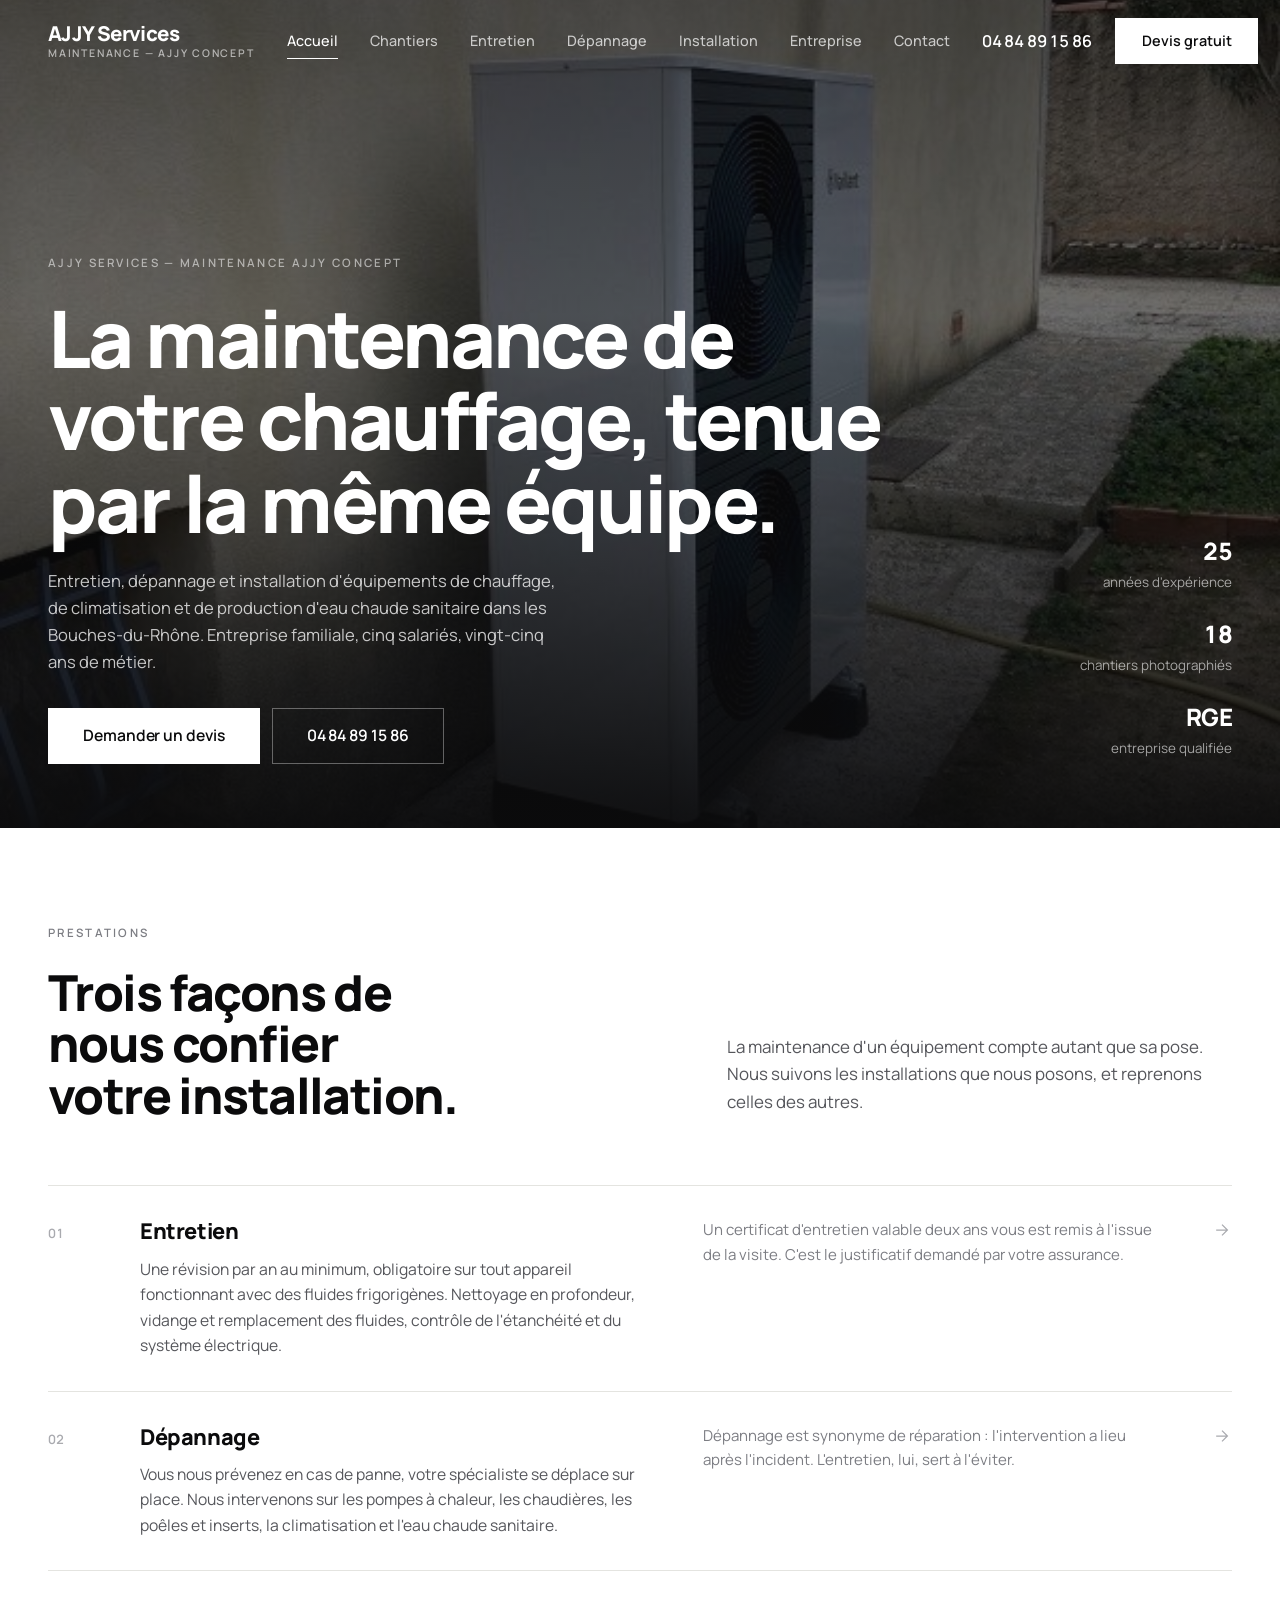
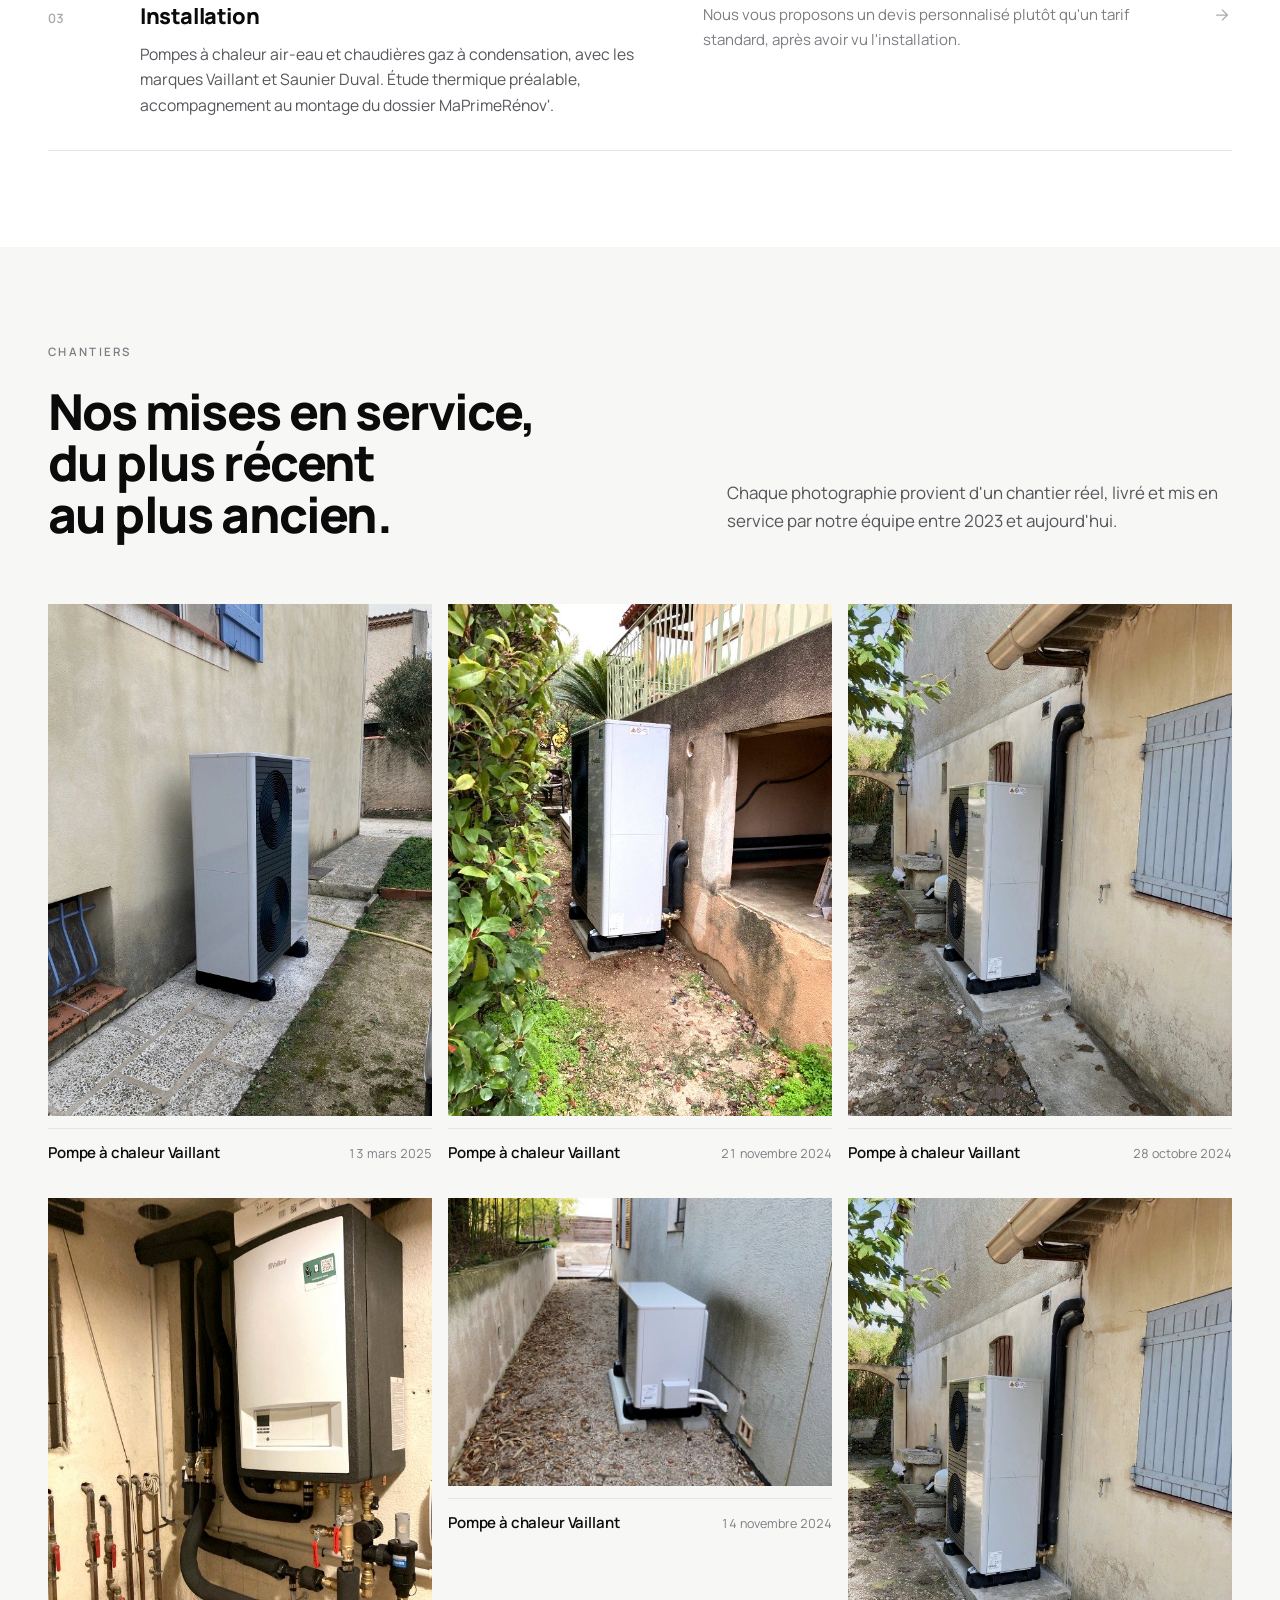
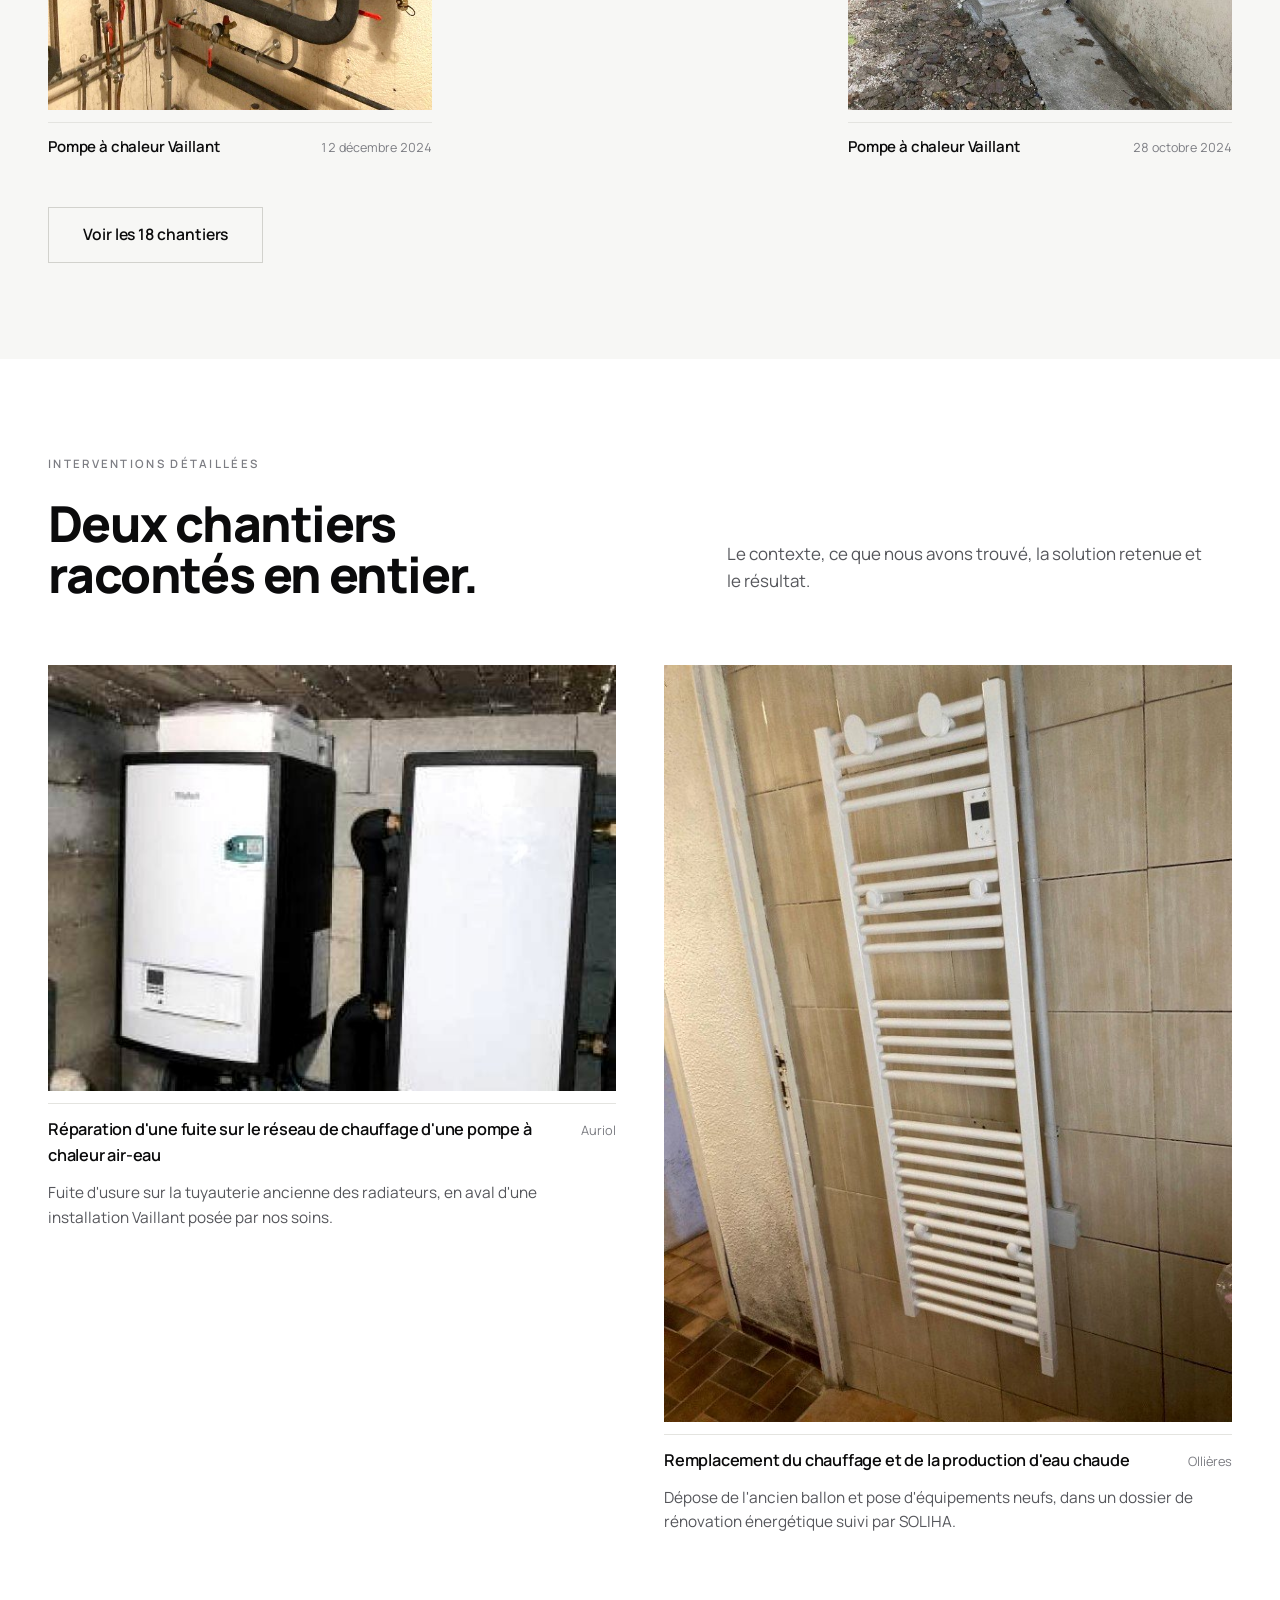
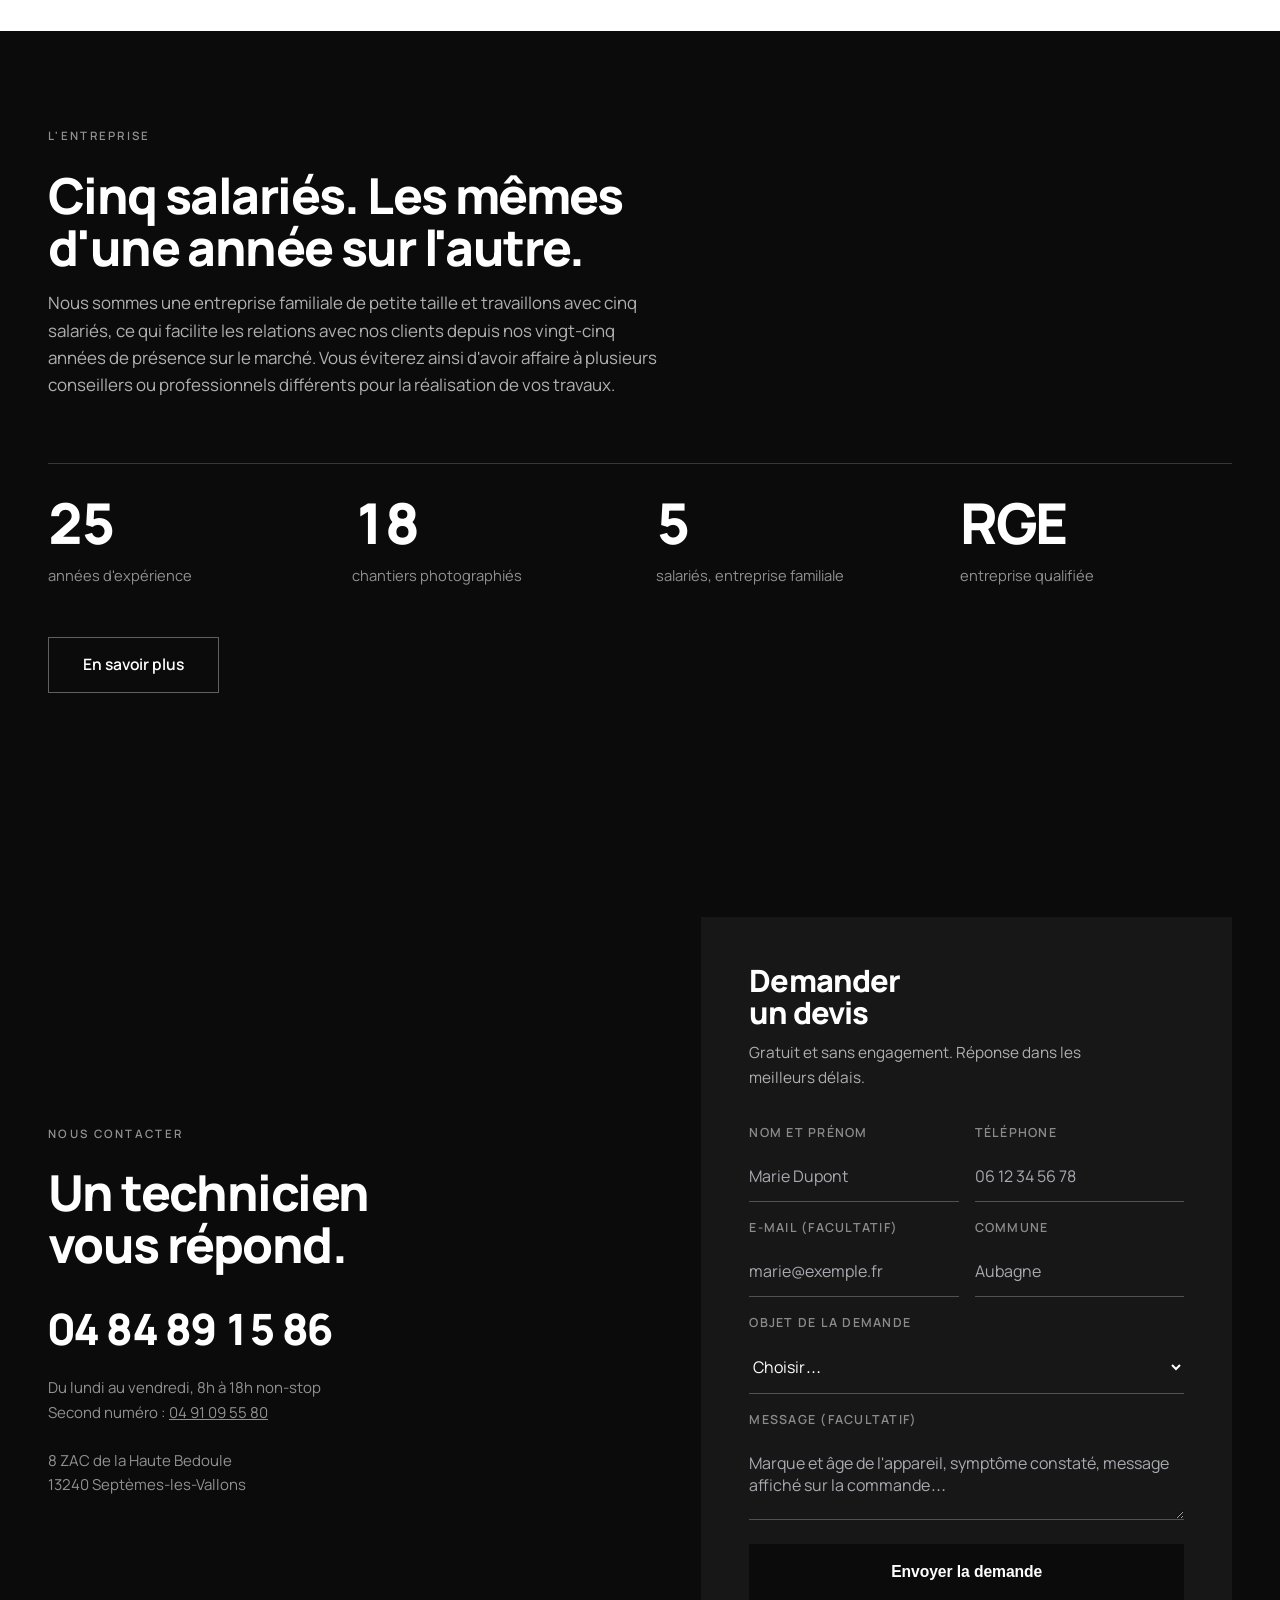
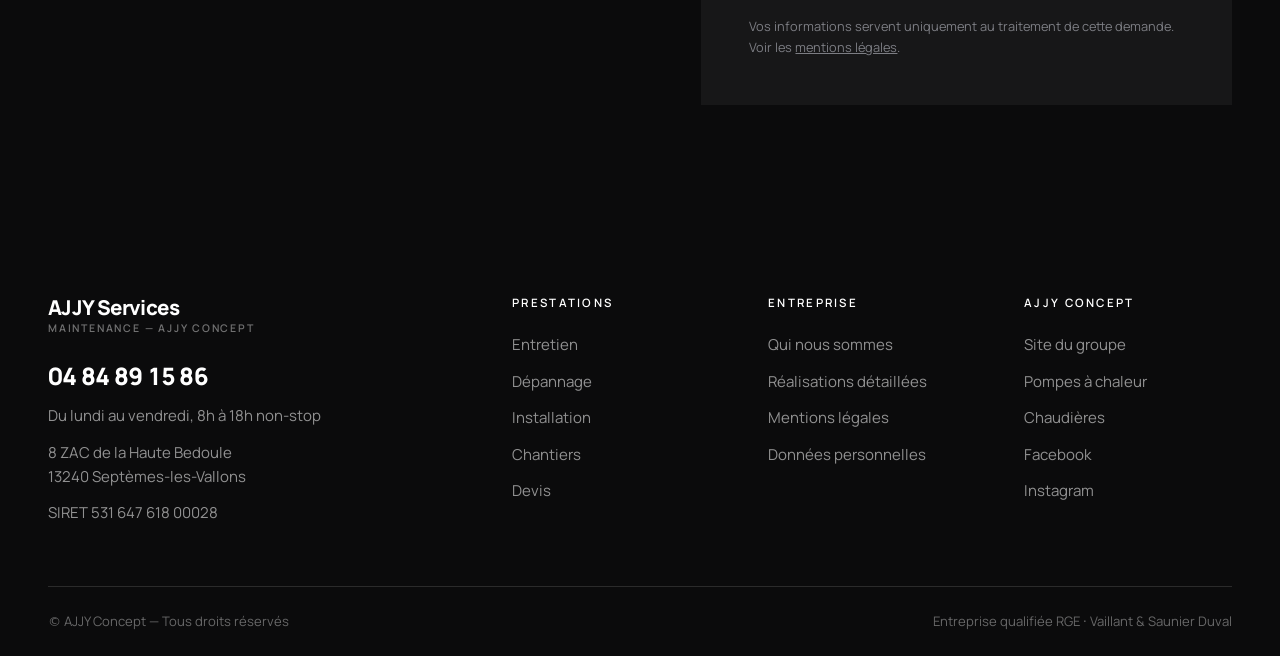
==== commit 028d29bb: "Mise à jour du site AJJY Services Nouvelle version avec images optimisées et photos Auriol.  Co-auth" ====
--- a/index.html
+++ b/index.html
@@ -15,14 +15,14 @@
 <meta property="og:title" content="AJJY Services — maintenance chauffage et climatisation, Bouches-du-Rhône">
 <meta property="og:description" content="AJJY Services, équipe de maintenance d'AJJY Concept : entretien, dépannage et installation de pompes à chaleur et de chaudières dans les Bouches-du-Rhône. Devis gratuit.">
 <meta property="og:url" content="https://www.ajjyconcept.com/">
-<meta property="og:image" content="https://www.ajjyconcept.com/images/20250313-pompe-a-chaleur-vaillant-800.jpg">
-<meta property="og:image:width" content="800">
-<meta property="og:image:height" content="600">
+<meta property="og:image" content="https://www.ajjyconcept.com/images/20250313-pompe-a-chaleur-vaillant-600.jpg">
+<meta property="og:image:width" content="600">
+<meta property="og:image:height" content="800">
 <meta name="twitter:card" content="summary_large_image">
 <link rel="icon" href="images/favicon.svg" type="image/svg+xml">
 <link rel="preload" as="font" type="font/woff2" href="fonts/Manrope-400.woff2" crossorigin>
 <link rel="preload" as="font" type="font/woff2" href="fonts/Manrope-800.woff2" crossorigin>
-<link rel="preload" as="image" href="images/20250313-pompe-a-chaleur-vaillant-800.jpg" fetchpriority="high">
+<link rel="preload" as="image" href="images/20250313-pompe-a-chaleur-vaillant-600.jpg" fetchpriority="high">
 <script type="application/ld+json">{"@context":"https://schema.org","@graph":[{"@type":"HVACBusiness","@id":"https://www.ajjyconcept.com/#ajjyservices","name":"AJJY Services","parentOrganization":{"@type":"Organization","name":"AJJY Concept","url":"https://www.ajjyconcept.com/"},"description":"AJJY Services, équipe de maintenance d'AJJY Concept : entretien, dépannage et installation d'équipements de chauffage, de climatisation et de production d'eau chaude sanitaire dans les Bouches-du-Rhône.","url":"https://www.ajjyconcept.com/","telephone":"+33484891586","priceRange":"€€","address":{"@type":"PostalAddress","streetAddress":"8 ZAC de la Haute Bedoule","addressLocality":"Septèmes-les-Vallons","postalCode":"13240","addressRegion":"Provence-Alpes-Côte d'Azur","addressCountry":"FR"},"geo":{"@type":"GeoCoordinates","latitude":43.3986,"longitude":5.3689},"sameAs":["https://www.facebook.com/PompeAChaleurMarseille","https://www.instagram.com/ajjy_concept/"],"areaServed":{"@type":"AdministrativeArea","name":"Bouches-du-Rhône","identifier":"13"},"openingHoursSpecification":[{"@type":"OpeningHoursSpecification","dayOfWeek":["Monday","Tuesday","Wednesday","Thursday","Friday"],"opens":"08:00","closes":"18:00"}],"brand":[{"@type":"Brand","name":"Vaillant"},{"@type":"Brand","name":"Saunier Duval"}]},{"@type":"WebSite","@id":"https://www.ajjyconcept.com/#s","url":"https://www.ajjyconcept.com/","name":"AJJY Services","inLanguage":"fr-FR","publisher":{"@id":"https://www.ajjyconcept.com/#ajjyservices"}},{"@type":"Service","serviceType":"Maintenance de chauffage et de climatisation","name":"Maintenance de chauffage et de climatisation","description":"Entretien, dépannage et installation d'équipements de chauffage et de climatisation dans les Bouches-du-Rhône.","provider":{"@id":"https://www.ajjyconcept.com/#ajjyservices"},"areaServed":{"@type":"AdministrativeArea","name":"Bouches-du-Rhône (13)"}}]}</script>
 <style>@font-face{font-family:'Manrope';font-style:normal;font-weight:400;font-display:swap;src:url(fonts/Manrope-400.woff2) format('woff2')}
 @font-face{font-family:'Manrope';font-style:normal;font-weight:500;font-display:swap;src:url(fonts/Manrope-500.woff2) format('woff2')}
@@ -68,9 +68,8 @@
 /* ---------- en-tête minimal ---------- */
 .hdr{position:fixed;top:0;left:0;right:0;z-index:90;transition:background-color .4s var(--ease),
   border-color .4s var(--ease),backdrop-filter .4s}
-.hdr::after{content:'';position:absolute;inset:0;bottom:auto;height:1px;background:transparent;transition:background-color .4s}
-.hdr.solid{background:rgba(255,255,255,.94);backdrop-filter:saturate(1.4) blur(14px)}
-.hdr.solid::after{background:var(--ln)}
+.hdr{border-bottom:1px solid transparent}
+.hdr.solid{background:rgba(255,255,255,.94);backdrop-filter:saturate(1.4) blur(14px);border-bottom-color:var(--ln)}
 .hdr-in{max-width:1320px;margin:0 auto;padding:0 var(--s7);display:flex;align-items:center;
   justify-content:space-between;gap:var(--s6);height:82px}
 .bd{display:flex;flex-direction:column;line-height:1;flex-shrink:0}
@@ -146,7 +145,14 @@
 .hero-meta div+div{margin-top:var(--s5)}
 
 /* ouverture de page interne */
-.ph{background:var(--ink);color:rgba(255,255,255,.7);padding:calc(82px + var(--s9)) 0 var(--s8)}
+.ph{background:var(--ink);color:rgba(255,255,255,.7);padding:calc(82px + var(--s9)) 0 var(--s8);
+  position:relative;overflow:hidden;isolation:isolate}
+.ph-bg{position:absolute;inset:0;z-index:0}
+.ph-bg img{width:100%;height:100%;object-fit:cover;opacity:.5}
+.ph-bg::after{content:'';position:absolute;inset:0;background:
+  linear-gradient(100deg,rgba(11,11,12,.96) 0%,rgba(11,11,12,.86) 42%,rgba(11,11,12,.52) 78%,rgba(11,11,12,.62) 100%)}
+.ph .w{position:relative;z-index:1}
+.ph.tall{padding-bottom:var(--s9);min-height:min(60vh,560px);display:flex;align-items:flex-end}
 .ph .bcr{font-size:.78rem;color:rgba(255,255,255,.42);margin-bottom:var(--s5);letter-spacing:.02em}
 .ph .bcr a{color:rgba(255,255,255,.68)}
 .ph .bcr a:hover{color:#fff}
@@ -168,11 +174,11 @@
 .hd1 p{font-size:1.06rem;margin-top:var(--s4)}
 
 /* ---------- galerie : ratios uniformes, aucune déformation ---------- */
-.gal{display:grid;grid-template-columns:repeat(3,1fr);gap:var(--s5) var(--s4)}
-.gal.g4{grid-template-columns:repeat(4,1fr)}
-.gal figure{margin:0}
-.gal .fr{position:relative;overflow:hidden;background:var(--pp-3);aspect-ratio:4/3}
-.gal .fr img{width:100%;height:100%;object-fit:cover;transition:transform 1.1s var(--ease)}
+.gal{columns:3;column-gap:var(--s4)}
+.gal.g4{columns:4}
+.gal figure{margin:0 0 var(--s6);break-inside:avoid;-webkit-column-break-inside:avoid}
+.gal .fr{position:relative;overflow:hidden;background:var(--pp-3);display:block}
+.gal .fr img{width:100%;height:auto;display:block;transition:transform 1.1s var(--ease)}
 .gal figure:hover .fr img{transform:scale(1.045)}
 .gal figcaption{padding-top:var(--s3);display:flex;justify-content:space-between;gap:var(--s4);
   align-items:baseline;border-top:1px solid var(--ln);margin-top:var(--s3)}
@@ -282,6 +288,17 @@
 .dn h3{margin-bottom:var(--s3)}
 
 /* ---------- appel à l'action final ---------- */
+.duo{display:grid;grid-template-columns:1fr 1fr;gap:var(--s7);align-items:start}
+.duo figure{margin:0}
+.duo .fr{display:block;overflow:hidden;background:var(--pp-3)}
+.duo .fr img{width:100%;height:auto;display:block;transition:transform 1.1s var(--ease)}
+.duo figure:hover .fr img{transform:scale(1.04)}
+.duo figcaption{padding-top:var(--s3);margin-top:var(--s3);border-top:1px solid var(--ln);
+  display:flex;justify-content:space-between;gap:var(--s4);align-items:baseline}
+.duo figcaption b{font-size:1.02rem;font-weight:600;color:var(--ink);letter-spacing:-.012em}
+.duo figcaption span{font-size:.8rem;color:var(--gr);white-space:nowrap}
+.duo p{font-size:.96rem;margin-top:var(--s3)}
+
 .cta{padding:var(--s10) 0}
 .cta-in{display:grid;grid-template-columns:minmax(0,1fr) minmax(0,.9fr);gap:var(--s8);align-items:center}
 .cta h2{max-width:13ch}
@@ -326,7 +343,7 @@
   .hd2 h2{max-width:20ch}
   .ix a{grid-template-columns:44px minmax(0,1fr) 30px;gap:var(--s5)}
   .ix .side{grid-column:2;padding-top:var(--s3);border-top:1px solid var(--ln);margin-top:var(--s3)}
-  .gal.g4{grid-template-columns:repeat(3,1fr)}
+  .gal.g4{columns:3}
   .cta-in{grid-template-columns:1fr;gap:var(--s6)}
   .fig{grid-template-columns:1fr 1fr;gap:var(--s5)}
   .ft-g{grid-template-columns:1fr 1fr;gap:var(--s6)}
@@ -349,7 +366,9 @@
   .ph{padding:calc(68px + var(--s7)) 0 var(--s7)}
   .ph-ac{flex-direction:column}
   .ph-ac .bt{width:100%}
-  .gal,.gal.g4{grid-template-columns:1fr 1fr;gap:var(--s5) var(--s3)}
+  .gal,.gal.g4{columns:2;column-gap:var(--s3)}
+  .gal figure{margin-bottom:var(--s5)}
+  .duo{grid-template-columns:1fr;gap:var(--s6)}
   .gal figcaption{flex-direction:column;gap:2px}
   .fig{grid-template-columns:1fr 1fr;gap:var(--s5)}
   .ix a{grid-template-columns:36px minmax(0,1fr);gap:var(--s4)}
@@ -360,7 +379,7 @@
   .dt td:first-child{width:44%}
 }
 @media(max-width:420px){
-  .gal,.gal.g4{grid-template-columns:1fr}
+  .gal,.gal.g4{columns:1}
   .fig{grid-template-columns:1fr}
 }
 @media(prefers-reduced-motion:reduce){
@@ -392,7 +411,7 @@
 <main>
 
 <section class="hero">
-  <div class="hero-img"><img src="images/20250313-pompe-a-chaleur-vaillant-800.jpg" srcset="images/20250313-pompe-a-chaleur-vaillant-400.jpg 400w, images/20250313-pompe-a-chaleur-vaillant-800.jpg 800w" sizes="100vw" alt="" width="800" height="600" fetchpriority="high"></div>
+  <div class="hero-img"><img src="images/20250313-pompe-a-chaleur-vaillant-600.jpg" srcset="images/20250313-pompe-a-chaleur-vaillant-420.jpg 400w, images/20250313-pompe-a-chaleur-vaillant-600.jpg 600w" sizes="100vw" alt="" width="600" height="800" fetchpriority="high"></div>
   <div class="hero-sc"></div>
   <div class="hero-in">
     <div>
@@ -444,7 +463,7 @@
     <div><span class="kk">Chantiers</span><h2>Nos mises en service, du plus récent au plus ancien.</h2></div>
     <p>Chaque photographie provient d'un chantier réel, livré et mis en service par notre équipe entre 2023 et aujourd'hui.</p>
   </div>
-  <div class="gal"><figure class="rv"><span class="fr"><img src="images/20250313-pompe-a-chaleur-vaillant-800.jpg" srcset="images/20250313-pompe-a-chaleur-vaillant-400.jpg 400w, images/20250313-pompe-a-chaleur-vaillant-800.jpg 800w" sizes="(max-width:720px) 50vw, 33vw" alt="Mise en service : Pompe à chaleur Vaillant, 13 mars 2025" width="800" height="600" loading="lazy" decoding="async"></span><figcaption><b>Pompe à chaleur Vaillant</b><span>13 mars 2025</span></figcaption></figure><figure class="rv"><span class="fr"><img src="images/20241212-pompe-a-chaleur-vaillant-800.jpg" srcset="images/20241212-pompe-a-chaleur-vaillant-400.jpg 400w, images/20241212-pompe-a-chaleur-vaillant-800.jpg 800w" sizes="(max-width:720px) 50vw, 33vw" alt="Mise en service : Pompe à chaleur Vaillant, 12 décembre 2024" width="800" height="600" loading="lazy" decoding="async"></span><figcaption><b>Pompe à chaleur Vaillant</b><span>12 décembre 2024</span></figcaption></figure><figure class="rv"><span class="fr"><img src="images/20241121-pompe-a-chaleur-vaillant-800.jpg" srcset="images/20241121-pompe-a-chaleur-vaillant-400.jpg 400w, images/20241121-pompe-a-chaleur-vaillant-800.jpg 800w" sizes="(max-width:720px) 50vw, 33vw" alt="Mise en service : Pompe à chaleur Vaillant, 21 novembre 2024" width="800" height="600" loading="lazy" decoding="async"></span><figcaption><b>Pompe à chaleur Vaillant</b><span>21 novembre 2024</span></figcaption></figure><figure class="rv"><span class="fr"><img src="images/20241114-pompe-a-chaleur-vaillant-800.jpg" srcset="images/20241114-pompe-a-chaleur-vaillant-400.jpg 400w, images/20241114-pompe-a-chaleur-vaillant-800.jpg 800w" sizes="(max-width:720px) 50vw, 33vw" alt="Mise en service : Pompe à chaleur Vaillant, 14 novembre 2024" width="800" height="600" loading="lazy" decoding="async"></span><figcaption><b>Pompe à chaleur Vaillant</b><span>14 novembre 2024</span></figcaption></figure><figure class="rv"><span class="fr"><img src="images/20241028-pompe-a-chaleur-vaillant-800.jpg" srcset="images/20241028-pompe-a-chaleur-vaillant-400.jpg 400w, images/20241028-pompe-a-chaleur-vaillant-800.jpg 800w" sizes="(max-width:720px) 50vw, 33vw" alt="Mise en service : Pompe à chaleur Vaillant, 28 octobre 2024" width="800" height="600" loading="lazy" decoding="async"></span><figcaption><b>Pompe à chaleur Vaillant</b><span>28 octobre 2024</span></figcaption></figure><figure class="rv"><span class="fr"><img src="images/20241028-pompe-a-chaleur-vaillant-b-800.jpg" srcset="images/20241028-pompe-a-chaleur-vaillant-b-400.jpg 400w, images/20241028-pompe-a-chaleur-vaillant-b-800.jpg 800w" sizes="(max-width:720px) 50vw, 33vw" alt="Mise en service : Pompe à chaleur Vaillant, 28 octobre 2024" width="800" height="600" loading="lazy" decoding="async"></span><figcaption><b>Pompe à chaleur Vaillant</b><span>28 octobre 2024</span></figcaption></figure></div>
+  <div class="gal"><figure class="rv"><span class="fr"><img src="images/20250313-pompe-a-chaleur-vaillant-600.jpg" srcset="images/20250313-pompe-a-chaleur-vaillant-420.jpg 400w, images/20250313-pompe-a-chaleur-vaillant-600.jpg 600w" sizes="(max-width:720px) 50vw, 33vw" alt="Mise en service : Pompe à chaleur Vaillant, 13 mars 2025" width="600" height="800" loading="lazy" decoding="async"></span><figcaption><b>Pompe à chaleur Vaillant</b><span>13 mars 2025</span></figcaption></figure><figure class="rv"><span class="fr"><img src="images/20241212-pompe-a-chaleur-vaillant-600.jpg" srcset="images/20241212-pompe-a-chaleur-vaillant-420.jpg 400w, images/20241212-pompe-a-chaleur-vaillant-600.jpg 600w" sizes="(max-width:720px) 50vw, 33vw" alt="Mise en service : Pompe à chaleur Vaillant, 12 décembre 2024" width="600" height="800" loading="lazy" decoding="async"></span><figcaption><b>Pompe à chaleur Vaillant</b><span>12 décembre 2024</span></figcaption></figure><figure class="rv"><span class="fr"><img src="images/20241121-pompe-a-chaleur-vaillant-600.jpg" srcset="images/20241121-pompe-a-chaleur-vaillant-420.jpg 400w, images/20241121-pompe-a-chaleur-vaillant-600.jpg 600w" sizes="(max-width:720px) 50vw, 33vw" alt="Mise en service : Pompe à chaleur Vaillant, 21 novembre 2024" width="600" height="800" loading="lazy" decoding="async"></span><figcaption><b>Pompe à chaleur Vaillant</b><span>21 novembre 2024</span></figcaption></figure><figure class="rv"><span class="fr"><img src="images/20241114-pompe-a-chaleur-vaillant-800.jpg" srcset="images/20241114-pompe-a-chaleur-vaillant-420.jpg 400w, images/20241114-pompe-a-chaleur-vaillant-800.jpg 800w" sizes="(max-width:720px) 50vw, 33vw" alt="Mise en service : Pompe à chaleur Vaillant, 14 novembre 2024" width="800" height="600" loading="lazy" decoding="async"></span><figcaption><b>Pompe à chaleur Vaillant</b><span>14 novembre 2024</span></figcaption></figure><figure class="rv"><span class="fr"><img src="images/20241028-pompe-a-chaleur-vaillant-600.jpg" srcset="images/20241028-pompe-a-chaleur-vaillant-420.jpg 400w, images/20241028-pompe-a-chaleur-vaillant-600.jpg 600w" sizes="(max-width:720px) 50vw, 33vw" alt="Mise en service : Pompe à chaleur Vaillant, 28 octobre 2024" width="600" height="800" loading="lazy" decoding="async"></span><figcaption><b>Pompe à chaleur Vaillant</b><span>28 octobre 2024</span></figcaption></figure><figure class="rv"><span class="fr"><img src="images/20241028-pompe-a-chaleur-vaillant-b-600.jpg" srcset="images/20241028-pompe-a-chaleur-vaillant-b-420.jpg 400w, images/20241028-pompe-a-chaleur-vaillant-b-600.jpg 600w" sizes="(max-width:720px) 50vw, 33vw" alt="Mise en service : Pompe à chaleur Vaillant, 28 octobre 2024" width="600" height="800" loading="lazy" decoding="async"></span><figcaption><b>Pompe à chaleur Vaillant</b><span>28 octobre 2024</span></figcaption></figure></div>
   <div style="margin-top:var(--s7)"><a class="bt bt-ln bt-lg" href="chantiers.html">Voir les 18 chantiers</a></div>
 </div></section>
 
@@ -453,12 +472,12 @@
     <div><span class="kk">Interventions détaillées</span><h2>Deux chantiers racontés en entier.</h2></div>
     <p>Le contexte, ce que nous avons trouvé, la solution retenue et le résultat.</p>
   </div>
-  <div class="gal">
-    <figure class="rv"><a href="realisation-auriol-fuite-reseau-chauffage.html"><span class="fr"></span>
+  <div class="duo">
+    <figure class="rv"><a href="realisation-auriol-fuite-reseau-chauffage.html"><span class="fr"><img src="images/zz-auriol-interieur-640.jpg" srcset="images/zz-auriol-interieur-420.jpg 400w, images/zz-auriol-interieur-640.jpg 640w" sizes="(max-width:720px) 100vw, 50vw" alt="Réparation d'une fuite sur le réseau de chauffage d'une pompe à chaleur air-eau" width="640" height="480" loading="lazy" decoding="async"></span>
     <figcaption><b>Réparation d'une fuite sur le réseau de chauffage d'une pompe à chaleur air-eau</b><span>Auriol</span></figcaption></a>
-    <p style="font-size:.95rem;margin-top:var(--s3)">Fuite d'usure sur la tuyauterie ancienne des radiateurs, en aval d'une installation Vaillant posée par nos soins.</p></figure><figure class="rv"><a href="realisation-ollieres-renovation-chauffage-eau-chaude.html"><span class="fr"><img src="images/69ca5c57-244d-423f-ae9a-0364fee6ad-800.jpg" srcset="images/69ca5c57-244d-423f-ae9a-0364fee6ad-400.jpg 400w, images/69ca5c57-244d-423f-ae9a-0364fee6ad-800.jpg 800w" sizes="(max-width:720px) 100vw, 50vw" alt="Remplacement du chauffage et de la production d'eau chaude" width="800" height="600" loading="lazy" decoding="async"></span>
+    <p>Fuite d'usure sur la tuyauterie ancienne des radiateurs, en aval d'une installation Vaillant posée par nos soins.</p></figure><figure class="rv"><a href="realisation-ollieres-renovation-chauffage-eau-chaude.html"><span class="fr"><img src="images/69ca5c57-244d-423f-ae9a-0364fee6ad-600.jpg" srcset="images/69ca5c57-244d-423f-ae9a-0364fee6ad-420.jpg 400w, images/69ca5c57-244d-423f-ae9a-0364fee6ad-600.jpg 600w" sizes="(max-width:720px) 100vw, 50vw" alt="Remplacement du chauffage et de la production d'eau chaude" width="600" height="800" loading="lazy" decoding="async"></span>
     <figcaption><b>Remplacement du chauffage et de la production d'eau chaude</b><span>Ollières</span></figcaption></a>
-    <p style="font-size:.95rem;margin-top:var(--s3)">Dépose de l'ancien ballon et pose d'équipements neufs, dans un dossier de rénovation énergétique suivi par SOLIHA.</p></figure>
+    <p>Dépose de l'ancien ballon et pose d'équipements neufs, dans un dossier de rénovation énergétique suivi par SOLIHA.</p></figure>
   </div>
 </div></section>
 
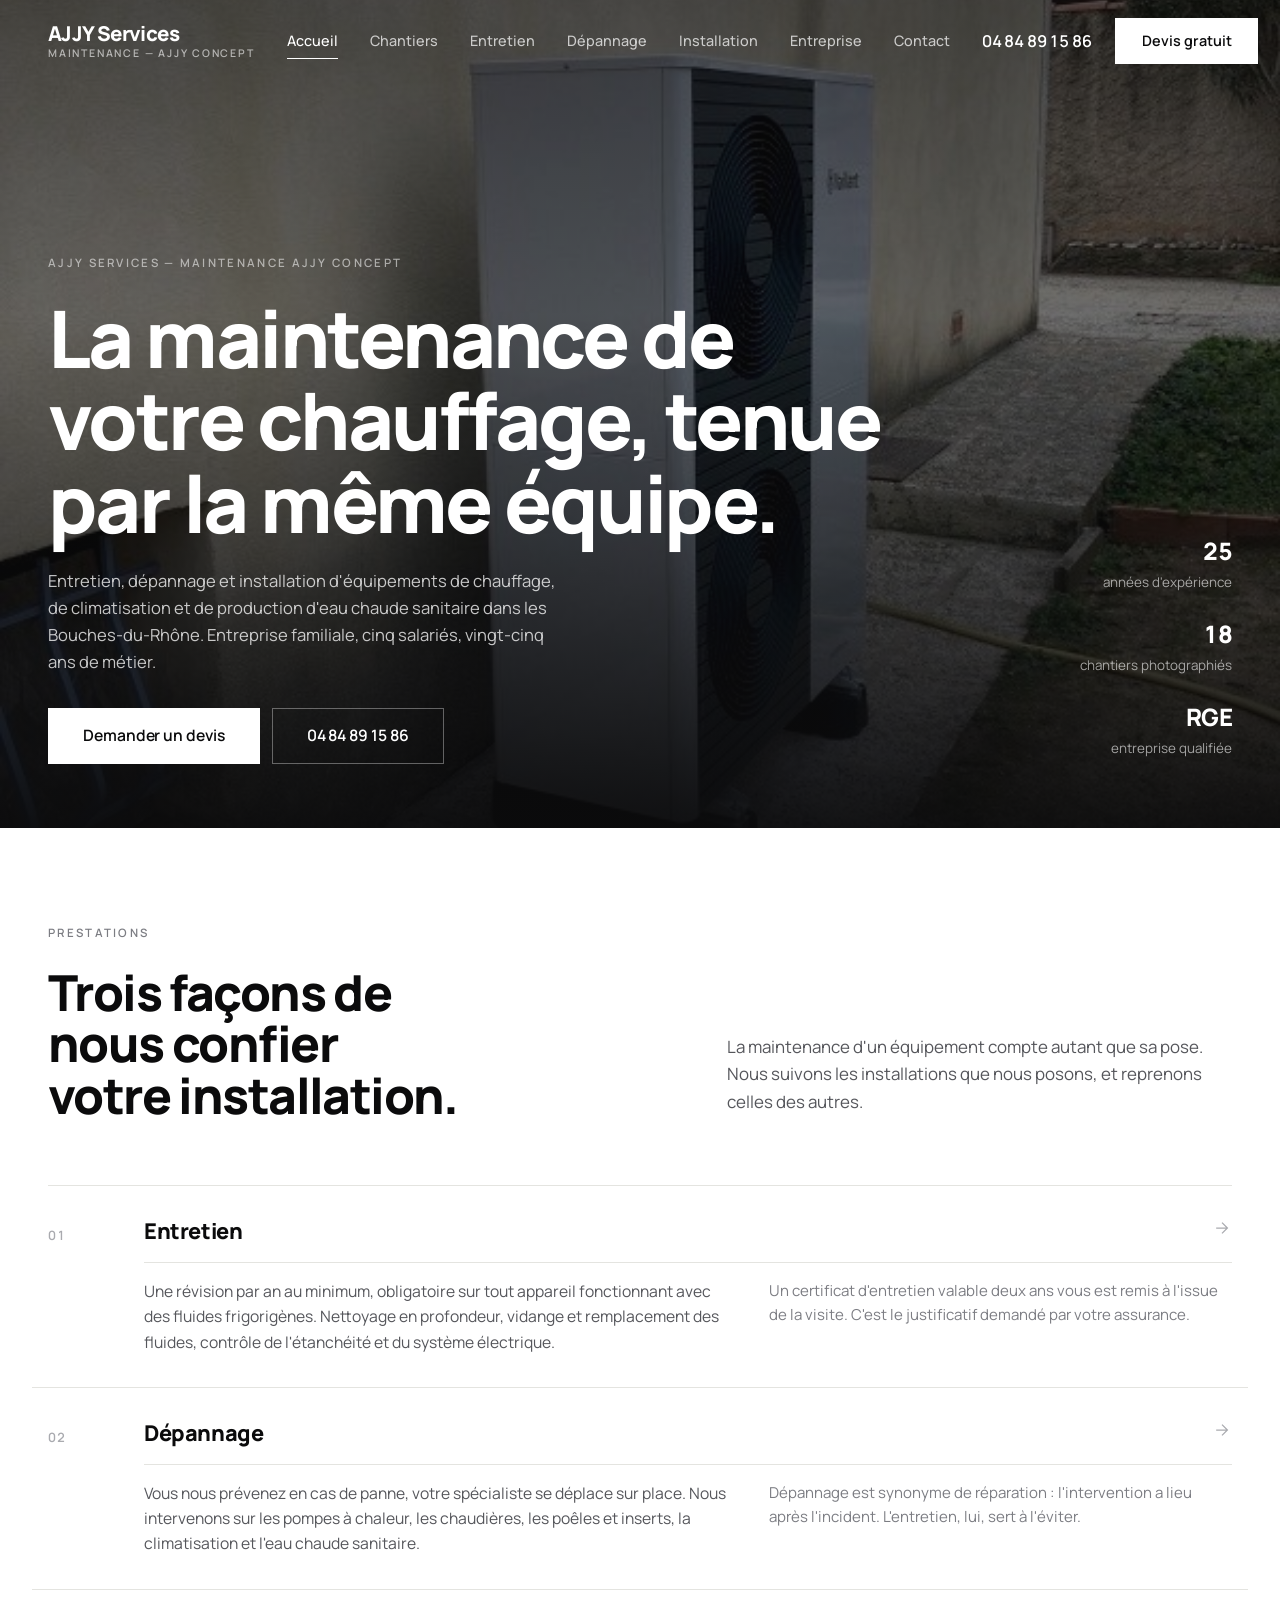
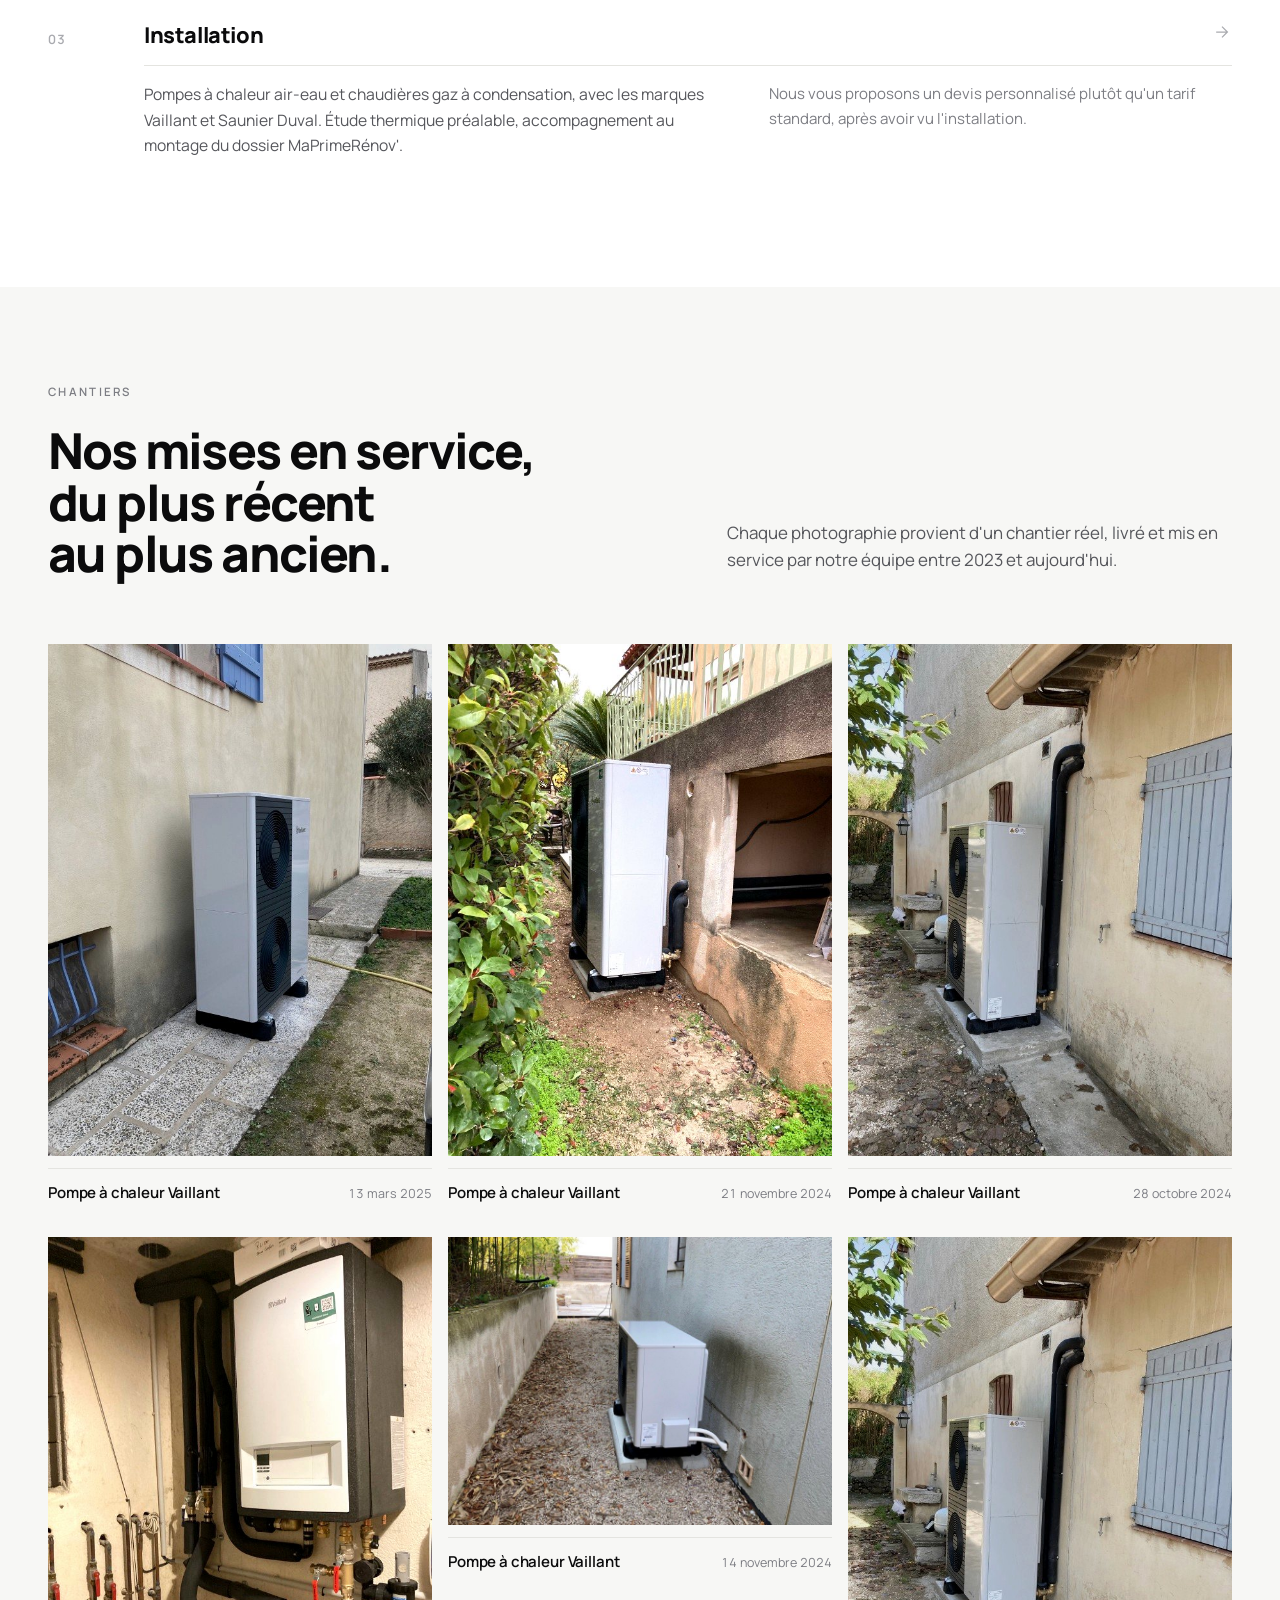
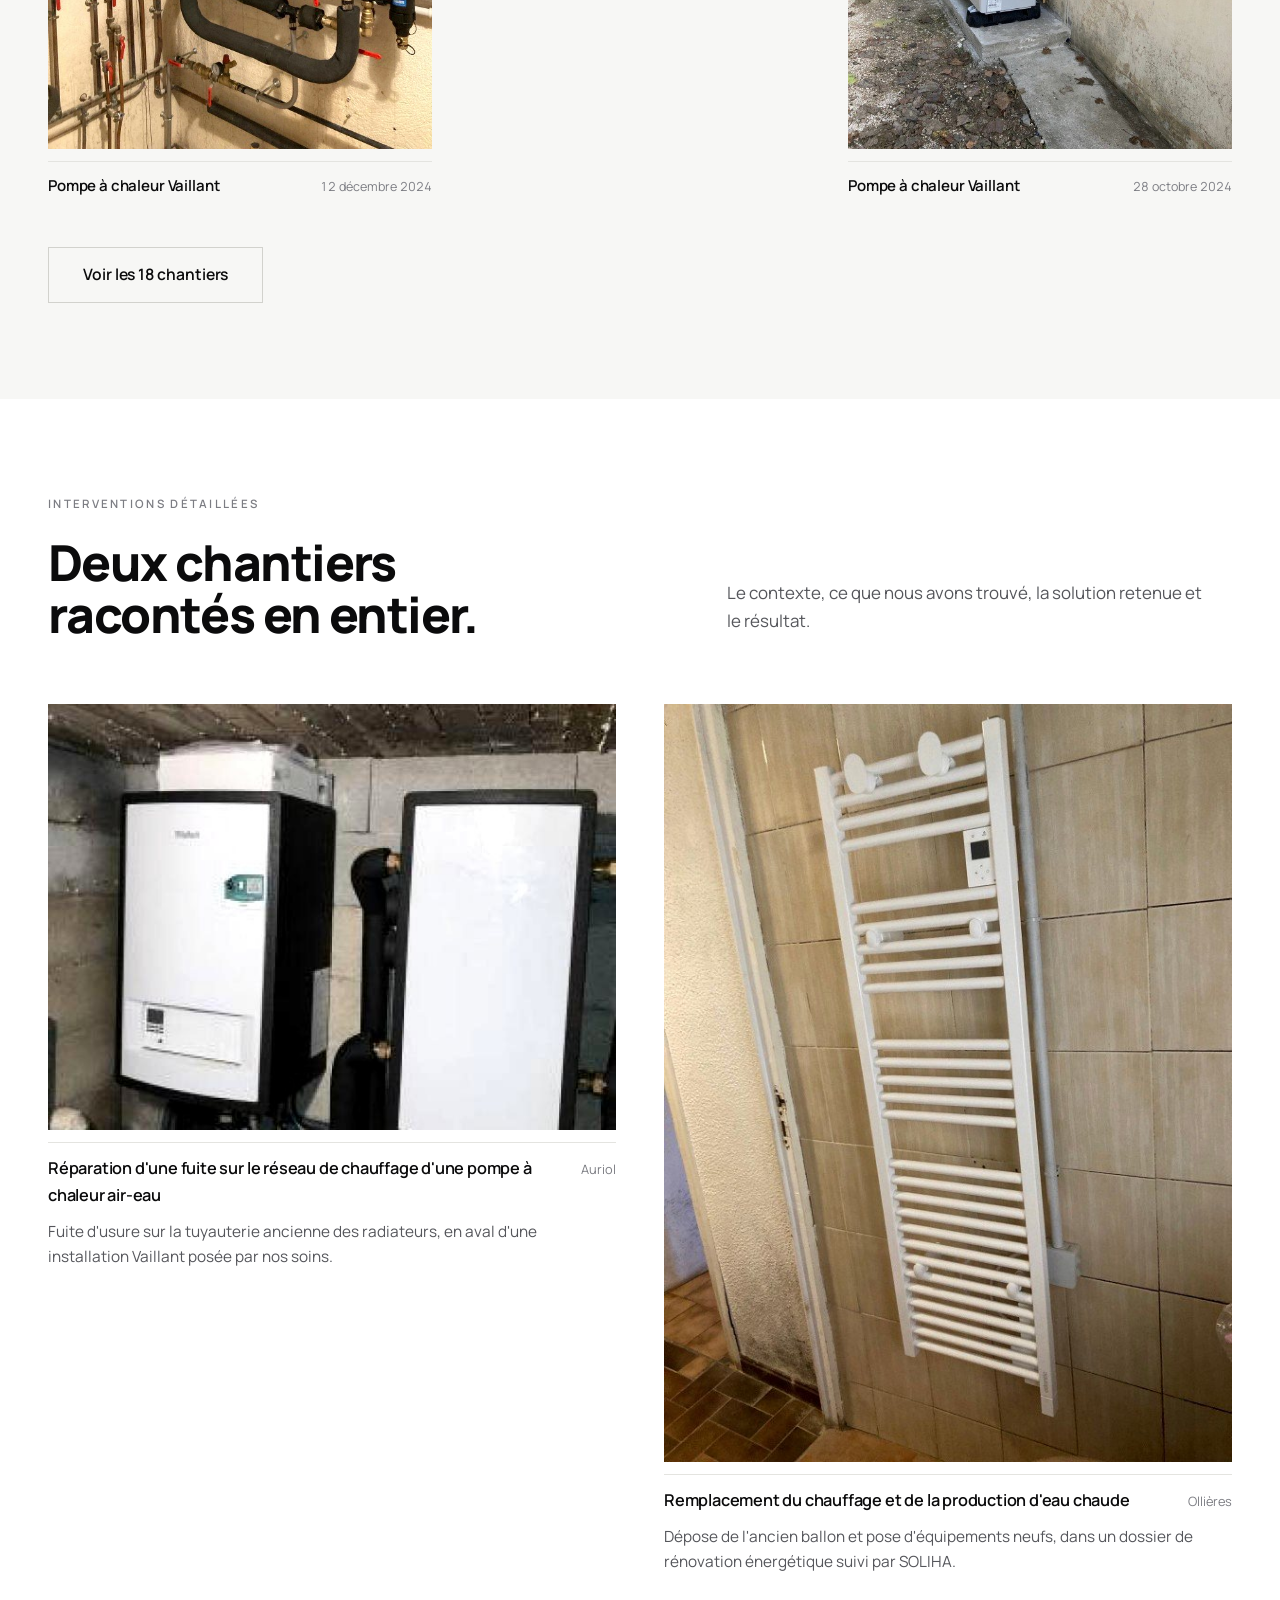
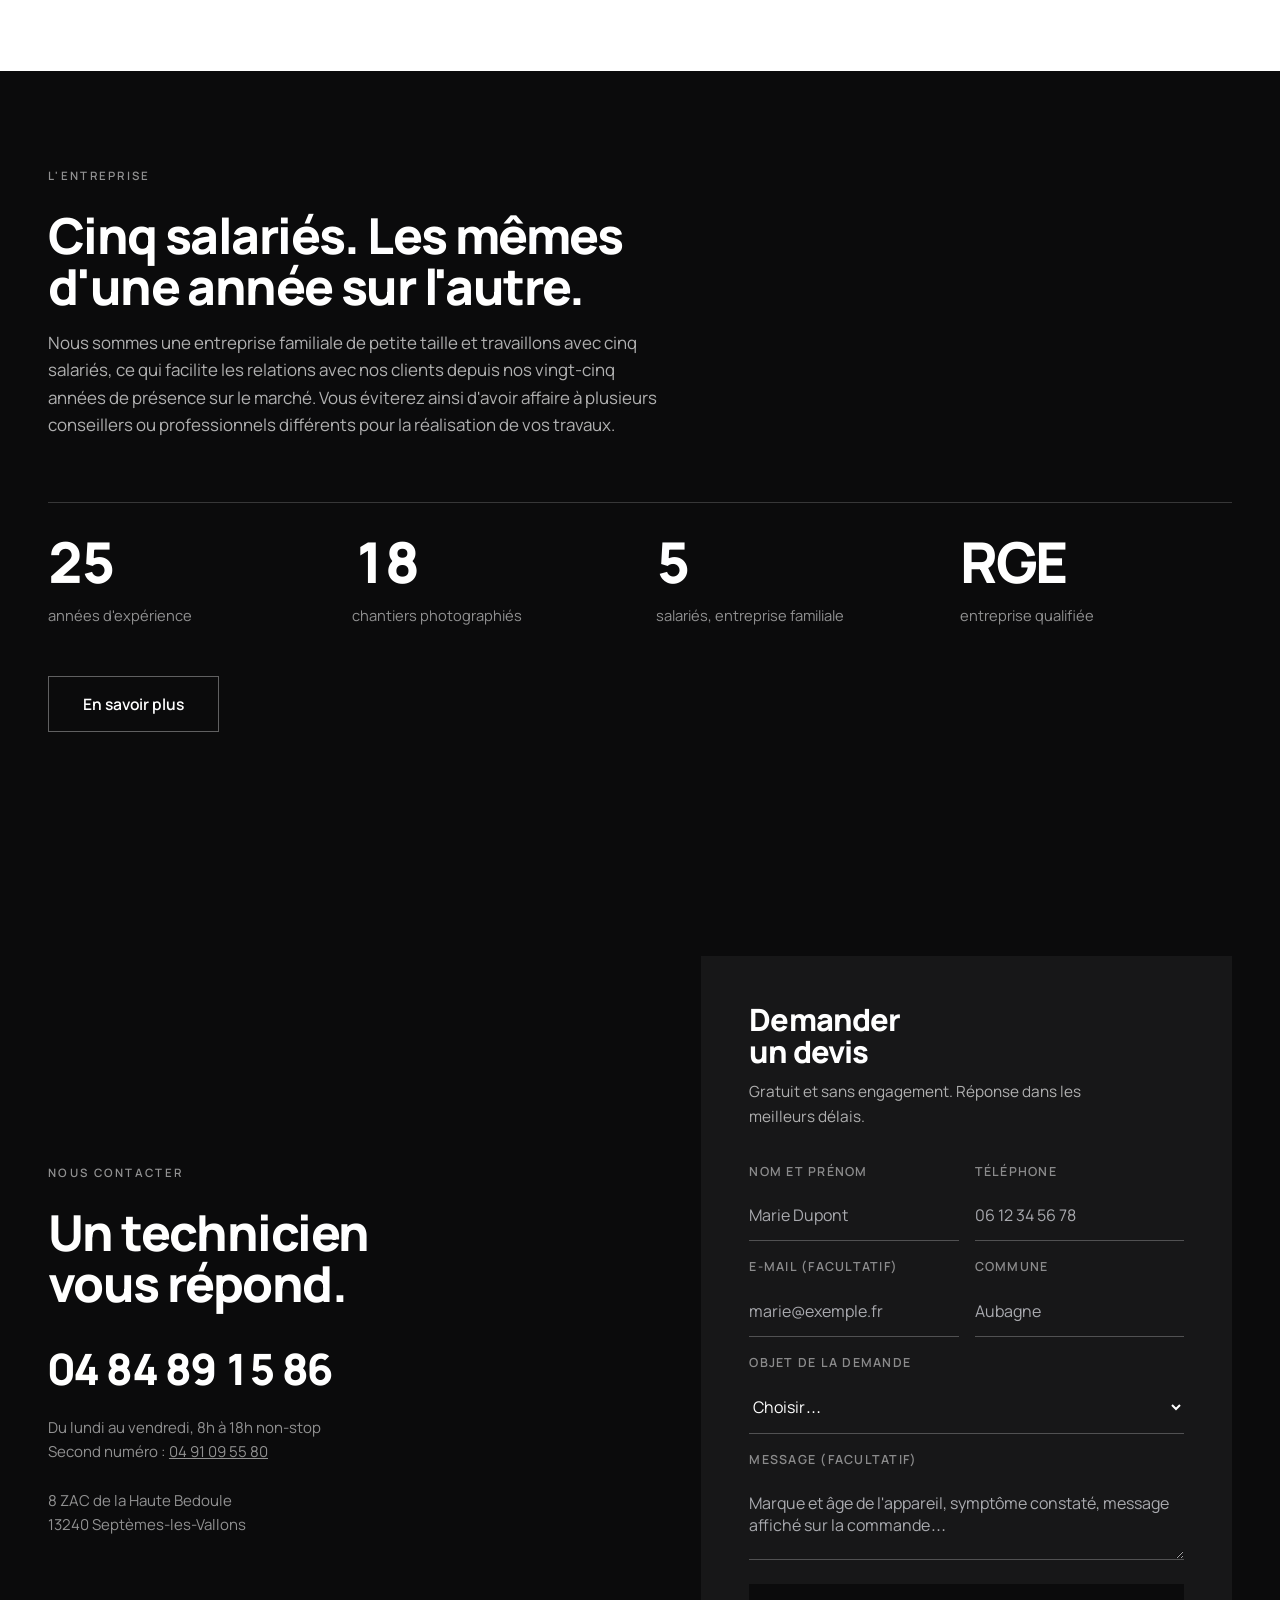
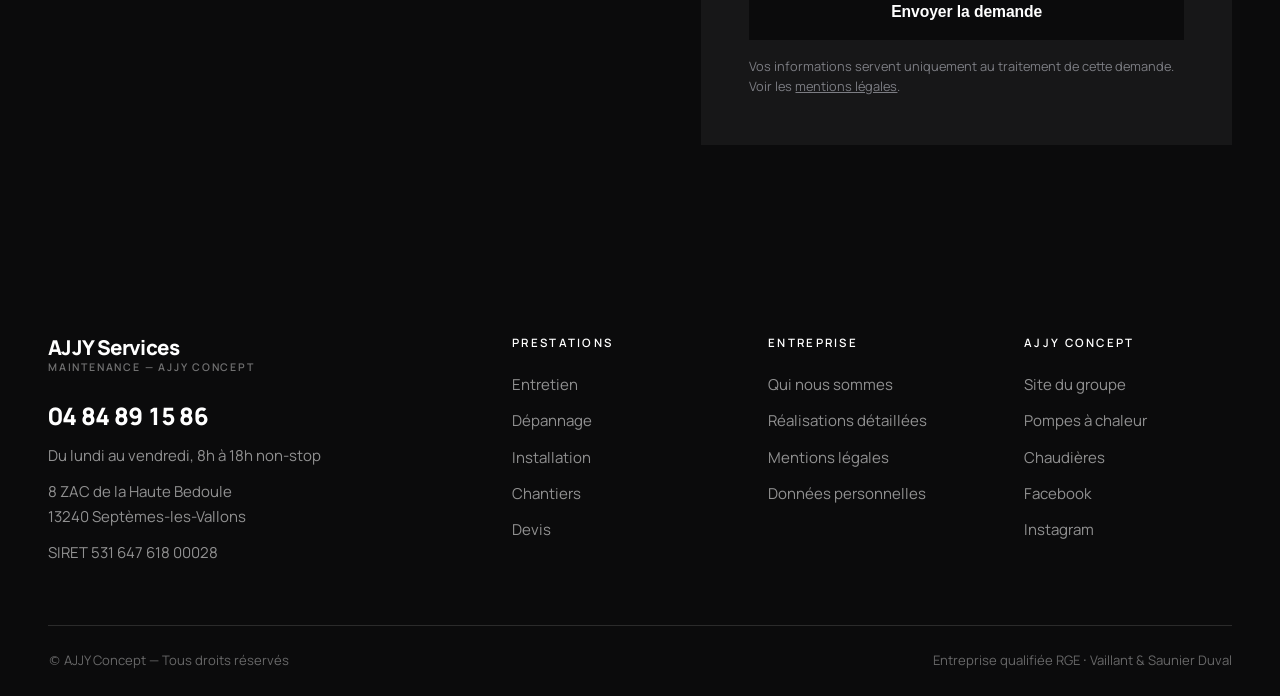
==== commit 8c7717f5: "Mise à jour du site AJJY Services Nouvelle version des pages et contenus.  Co-authored-by: Cursor <c" ====
--- a/index.html
+++ b/index.html
@@ -152,7 +152,8 @@
 .ph-bg::after{content:'';position:absolute;inset:0;background:
   linear-gradient(100deg,rgba(11,11,12,.96) 0%,rgba(11,11,12,.86) 42%,rgba(11,11,12,.52) 78%,rgba(11,11,12,.62) 100%)}
 .ph .w{position:relative;z-index:1}
-.ph.tall{padding-bottom:var(--s9);min-height:min(60vh,560px);display:flex;align-items:flex-end}
+.ph.tall{padding-bottom:var(--s9);min-height:min(58vh,540px);display:flex;align-items:flex-end}
+.ph.tall>.w{width:100%;flex:1 1 auto}
 .ph .bcr{font-size:.78rem;color:rgba(255,255,255,.42);margin-bottom:var(--s5);letter-spacing:.02em}
 .ph .bcr a{color:rgba(255,255,255,.68)}
 .ph .bcr a:hover{color:#fff}
@@ -195,16 +196,23 @@
 
 /* ---------- index de prestations ---------- */
 .ix{border-top:1px solid var(--ln)}
-.ix a{display:grid;grid-template-columns:60px minmax(0,1fr) minmax(0,.86fr) 40px;gap:var(--s6);
-  align-items:start;padding:var(--s6) 0;border-bottom:1px solid var(--ln);
-  transition:padding .4s var(--ease)}
-.ix a:hover{padding-left:var(--s4);padding-right:var(--s4)}
-.ix .no{font-size:.8rem;font-weight:600;color:var(--gr-l);padding-top:5px;font-variant-numeric:tabular-nums}
-.ix h3{margin-bottom:var(--s3)}
-.ix p{font-size:.98rem}
-.ix .side{font-size:.94rem;color:var(--gr)}
-.ix .ar{justify-self:end;padding-top:2px;color:var(--gr-l);transition:transform .4s var(--ease),color .3s}
-.ix a:hover .ar{transform:translateX(8px);color:var(--ink)}
+.ix a{display:grid;grid-template-columns:64px minmax(0,1fr);gap:0 var(--s6);
+  padding:var(--s6) var(--s4);margin:0 calc(var(--s4) * -1);border-bottom:1px solid var(--ln);
+  transition:background-color .35s var(--ease)}
+.ix a:last-child{border-bottom:none}
+.ix a:hover{background:var(--pp-2)}
+.sc-alt .ix a:hover{background:var(--pp-3)}
+.ix .no{grid-column:1;grid-row:1/3;font-size:.8rem;font-weight:600;color:var(--gr-l);
+  padding-top:7px;font-variant-numeric:tabular-nums;letter-spacing:.06em}
+.ix .tt{grid-column:2;display:flex;justify-content:space-between;align-items:baseline;
+  gap:var(--s5);margin-bottom:var(--s4);padding-bottom:var(--s4);border-bottom:1px solid var(--ln)}
+.sc-alt .ix .tt{border-bottom-color:var(--ln-2)}
+.ix .tt h3{margin:0}
+.ix .cl{grid-column:2;display:grid;grid-template-columns:minmax(0,1fr) minmax(0,.78fr);gap:var(--s6)}
+.ix p{font-size:.98rem;margin:0}
+.ix .side{font-size:.94rem;color:var(--gr);margin:0}
+.ix .ar{flex-shrink:0;color:var(--gr-l);transition:transform .45s var(--ease),color .3s;align-self:center}
+.ix a:hover .ar{transform:translateX(10px);color:var(--ink)}
 .sc-dk .ix,.sc-dk .ix a{border-color:rgba(255,255,255,.14)}
 .sc-dk .ix p,.sc-dk .ix .side{color:rgba(255,255,255,.6)}
 
@@ -341,8 +349,9 @@
   .bg{display:block}
   .hd2{grid-template-columns:1fr;gap:var(--s5);align-items:start}
   .hd2 h2{max-width:20ch}
-  .ix a{grid-template-columns:44px minmax(0,1fr) 30px;gap:var(--s5)}
-  .ix .side{grid-column:2;padding-top:var(--s3);border-top:1px solid var(--ln);margin-top:var(--s3)}
+  .ix a{grid-template-columns:48px minmax(0,1fr);gap:0 var(--s5)}
+  .ix .cl{grid-template-columns:1fr;gap:var(--s4)}
+  .ix .side{padding-top:var(--s4);border-top:1px solid var(--ln)}
   .gal.g4{columns:3}
   .cta-in{grid-template-columns:1fr;gap:var(--s6)}
   .fig{grid-template-columns:1fr 1fr;gap:var(--s5)}
@@ -371,7 +380,9 @@
   .duo{grid-template-columns:1fr;gap:var(--s6)}
   .gal figcaption{flex-direction:column;gap:2px}
   .fig{grid-template-columns:1fr 1fr;gap:var(--s5)}
-  .ix a{grid-template-columns:36px minmax(0,1fr);gap:var(--s4)}
+  .ix a{grid-template-columns:1fr;gap:var(--s3);padding:var(--s5) var(--s3);margin:0 calc(var(--s3) * -1)}
+  .ix .no{grid-row:auto;grid-column:1;padding-top:0}
+  .ix .tt,.ix .cl{grid-column:1}
   .ix .ar{display:none}
   .fm{padding:var(--s5)}
   .fr2{grid-template-columns:1fr;gap:0}
@@ -439,21 +450,18 @@
   <div class="ix">
     <a href="entretien.html" class="rv">
       <span class="no">01</span>
-      <div><h3>Entretien</h3><p>Une révision par an au minimum, obligatoire sur tout appareil fonctionnant avec des fluides frigorigènes. Nettoyage en profondeur, vidange et remplacement des fluides, contrôle de l'étanchéité et du système électrique.</p></div>
-      <div class="side">Un certificat d'entretien valable deux ans vous est remis à l'issue de la visite. C'est le justificatif demandé par votre assurance.</div>
-      <span class="ar"><svg width="20" height="20" viewBox="0 0 24 24" fill="none" stroke="currentColor" stroke-width="1.5" aria-hidden="true"><path d="M5 12h13M12 5.5 18.5 12 12 18.5"/></svg></span>
+      <div class="tt"><h3>Entretien</h3><span class="ar"><svg width="20" height="20" viewBox="0 0 24 24" fill="none" stroke="currentColor" stroke-width="1.5" aria-hidden="true"><path d="M5 12h13M12 5.5 18.5 12 12 18.5"/></svg></span></div>
+      <div class="cl"><p>Une révision par an au minimum, obligatoire sur tout appareil fonctionnant avec des fluides frigorigènes. Nettoyage en profondeur, vidange et remplacement des fluides, contrôle de l'étanchéité et du système électrique.</p><p class="side">Un certificat d'entretien valable deux ans vous est remis à l'issue de la visite. C'est le justificatif demandé par votre assurance.</p></div>
     </a>
     <a href="depannage.html" class="rv">
       <span class="no">02</span>
-      <div><h3>Dépannage</h3><p>Vous nous prévenez en cas de panne, votre spécialiste se déplace sur place. Nous intervenons sur les pompes à chaleur, les chaudières, les poêles et inserts, la climatisation et l'eau chaude sanitaire.</p></div>
-      <div class="side">Dépannage est synonyme de réparation : l'intervention a lieu après l'incident. L'entretien, lui, sert à l'éviter.</div>
-      <span class="ar"><svg width="20" height="20" viewBox="0 0 24 24" fill="none" stroke="currentColor" stroke-width="1.5" aria-hidden="true"><path d="M5 12h13M12 5.5 18.5 12 12 18.5"/></svg></span>
+      <div class="tt"><h3>Dépannage</h3><span class="ar"><svg width="20" height="20" viewBox="0 0 24 24" fill="none" stroke="currentColor" stroke-width="1.5" aria-hidden="true"><path d="M5 12h13M12 5.5 18.5 12 12 18.5"/></svg></span></div>
+      <div class="cl"><p>Vous nous prévenez en cas de panne, votre spécialiste se déplace sur place. Nous intervenons sur les pompes à chaleur, les chaudières, les poêles et inserts, la climatisation et l'eau chaude sanitaire.</p><p class="side">Dépannage est synonyme de réparation : l'intervention a lieu après l'incident. L'entretien, lui, sert à l'éviter.</p></div>
     </a>
     <a href="installation.html" class="rv">
       <span class="no">03</span>
-      <div><h3>Installation</h3><p>Pompes à chaleur air-eau et chaudières gaz à condensation, avec les marques Vaillant et Saunier Duval. Étude thermique préalable, accompagnement au montage du dossier MaPrimeRénov'.</p></div>
-      <div class="side">Nous vous proposons un devis personnalisé plutôt qu'un tarif standard, après avoir vu l'installation.</div>
-      <span class="ar"><svg width="20" height="20" viewBox="0 0 24 24" fill="none" stroke="currentColor" stroke-width="1.5" aria-hidden="true"><path d="M5 12h13M12 5.5 18.5 12 12 18.5"/></svg></span>
+      <div class="tt"><h3>Installation</h3><span class="ar"><svg width="20" height="20" viewBox="0 0 24 24" fill="none" stroke="currentColor" stroke-width="1.5" aria-hidden="true"><path d="M5 12h13M12 5.5 18.5 12 12 18.5"/></svg></span></div>
+      <div class="cl"><p>Pompes à chaleur air-eau et chaudières gaz à condensation, avec les marques Vaillant et Saunier Duval. Étude thermique préalable, accompagnement au montage du dossier MaPrimeRénov'.</p><p class="side">Nous vous proposons un devis personnalisé plutôt qu'un tarif standard, après avoir vu l'installation.</p></div>
     </a>
   </div>
 </div></section>
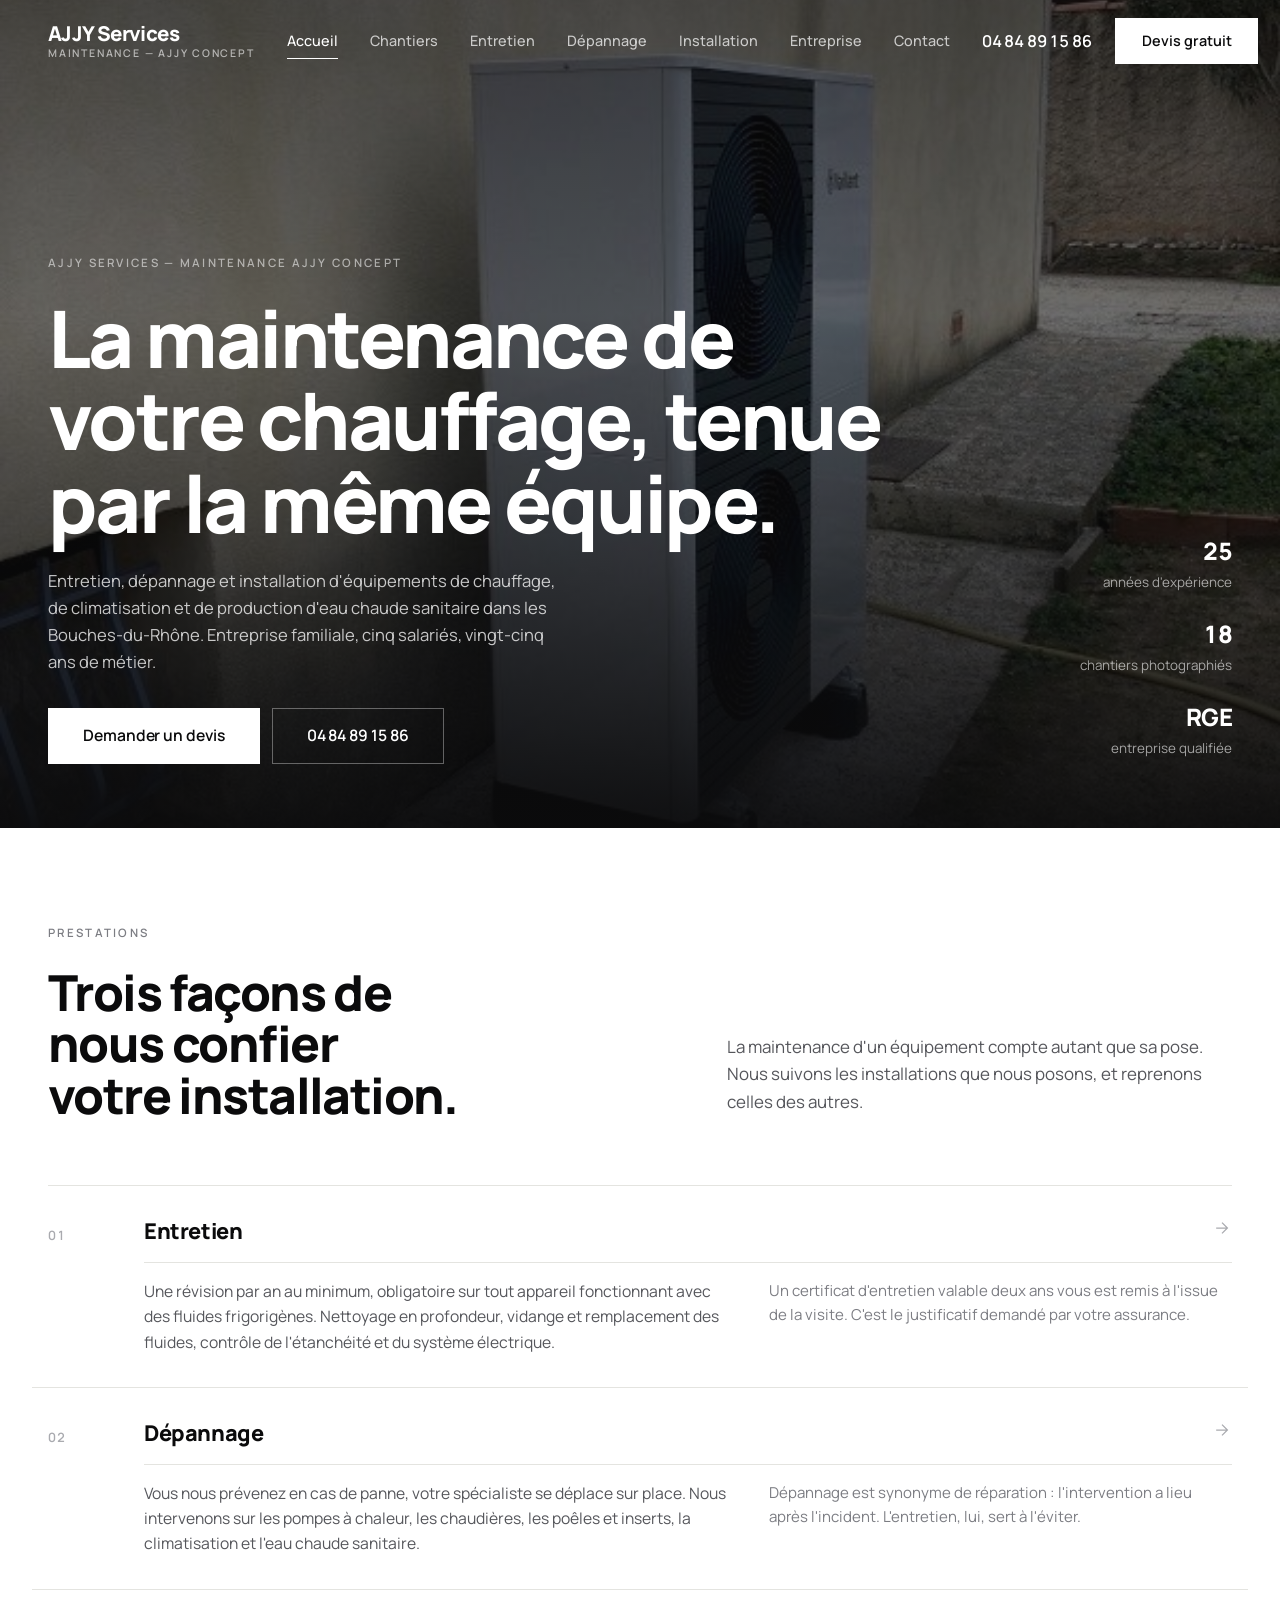
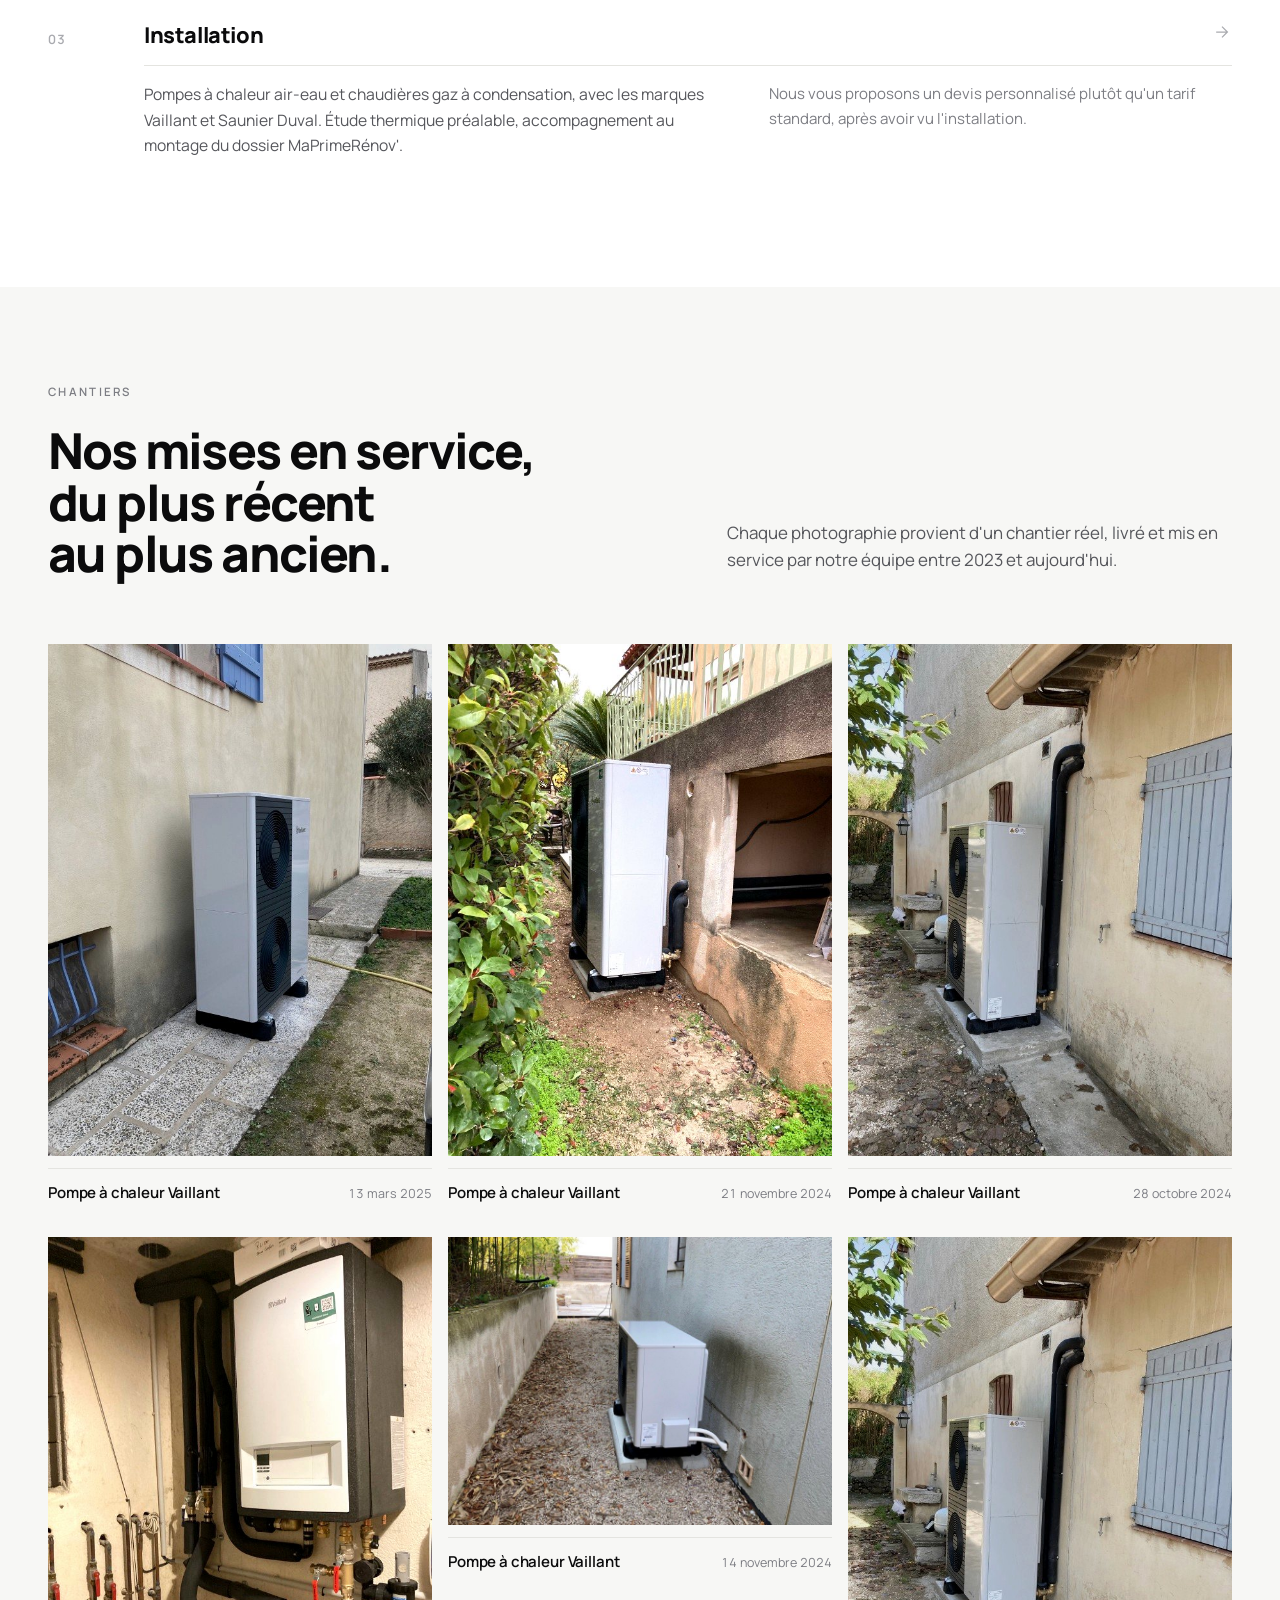
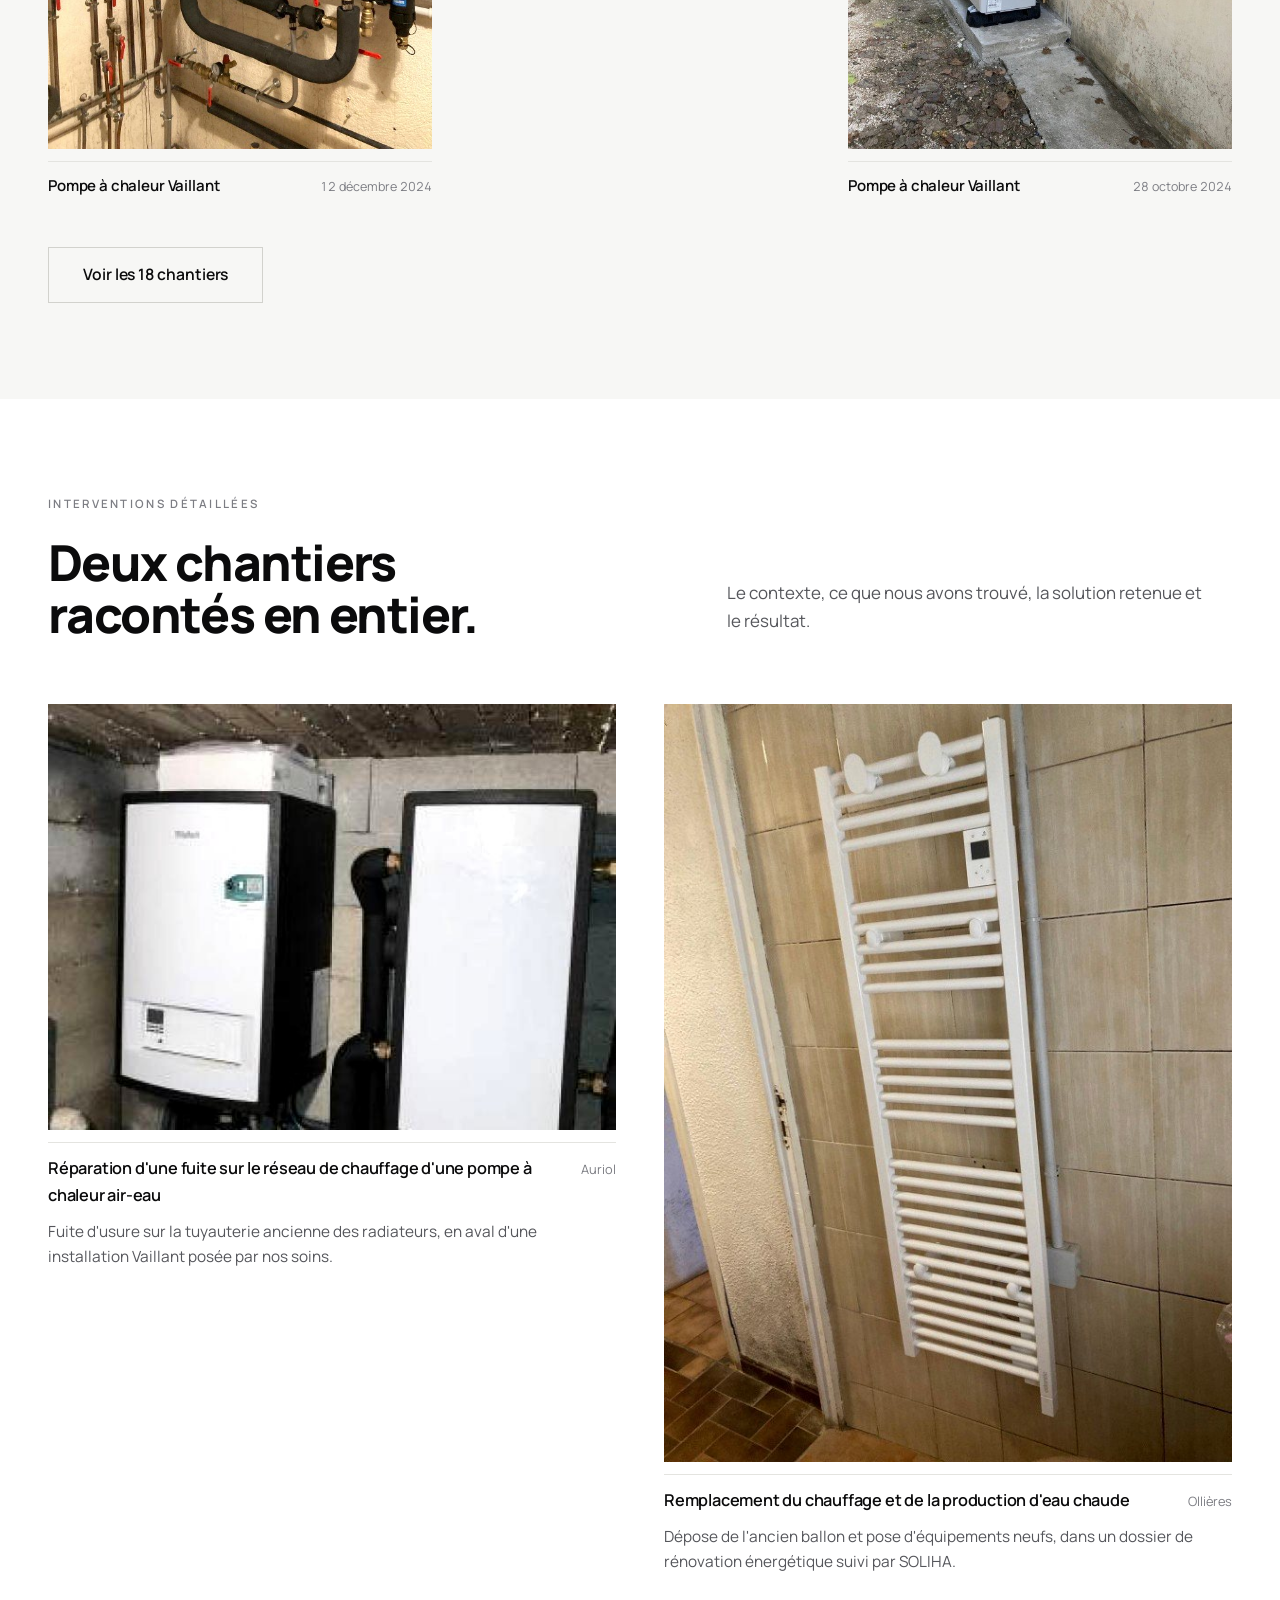
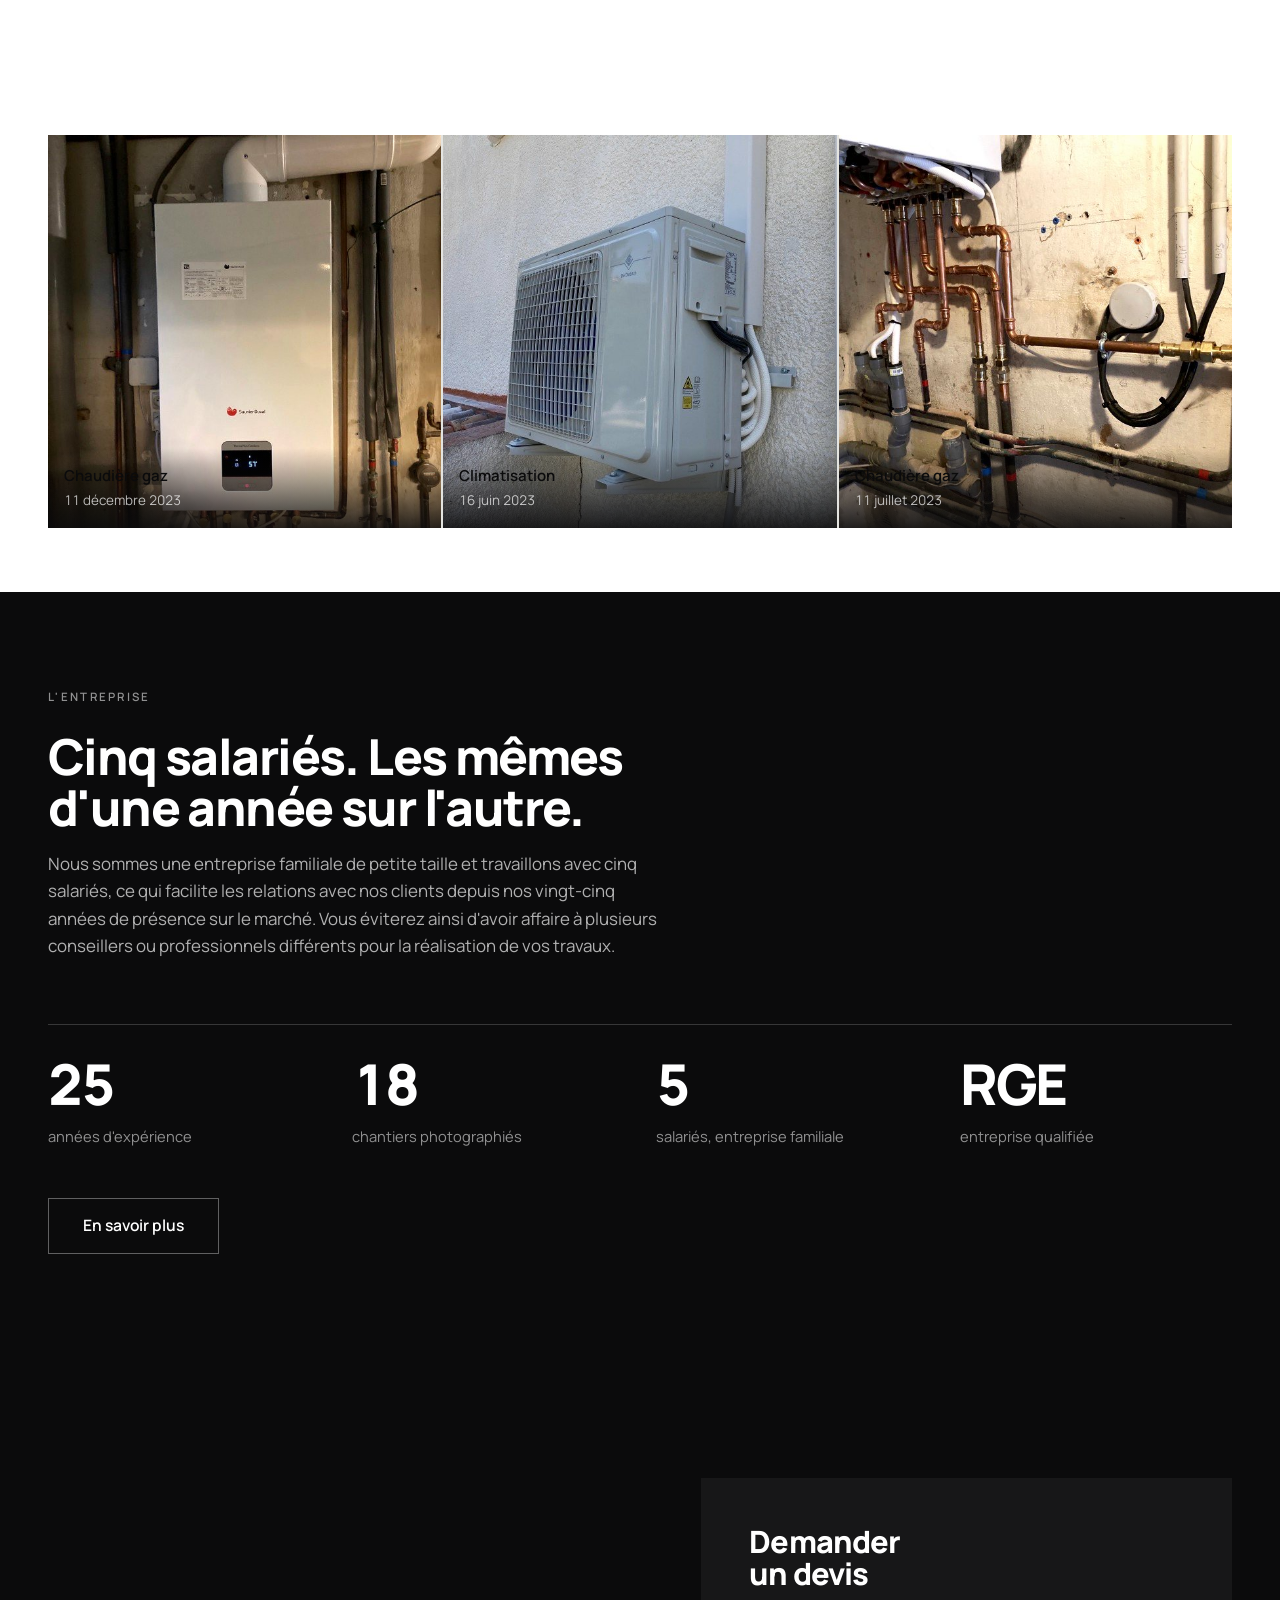
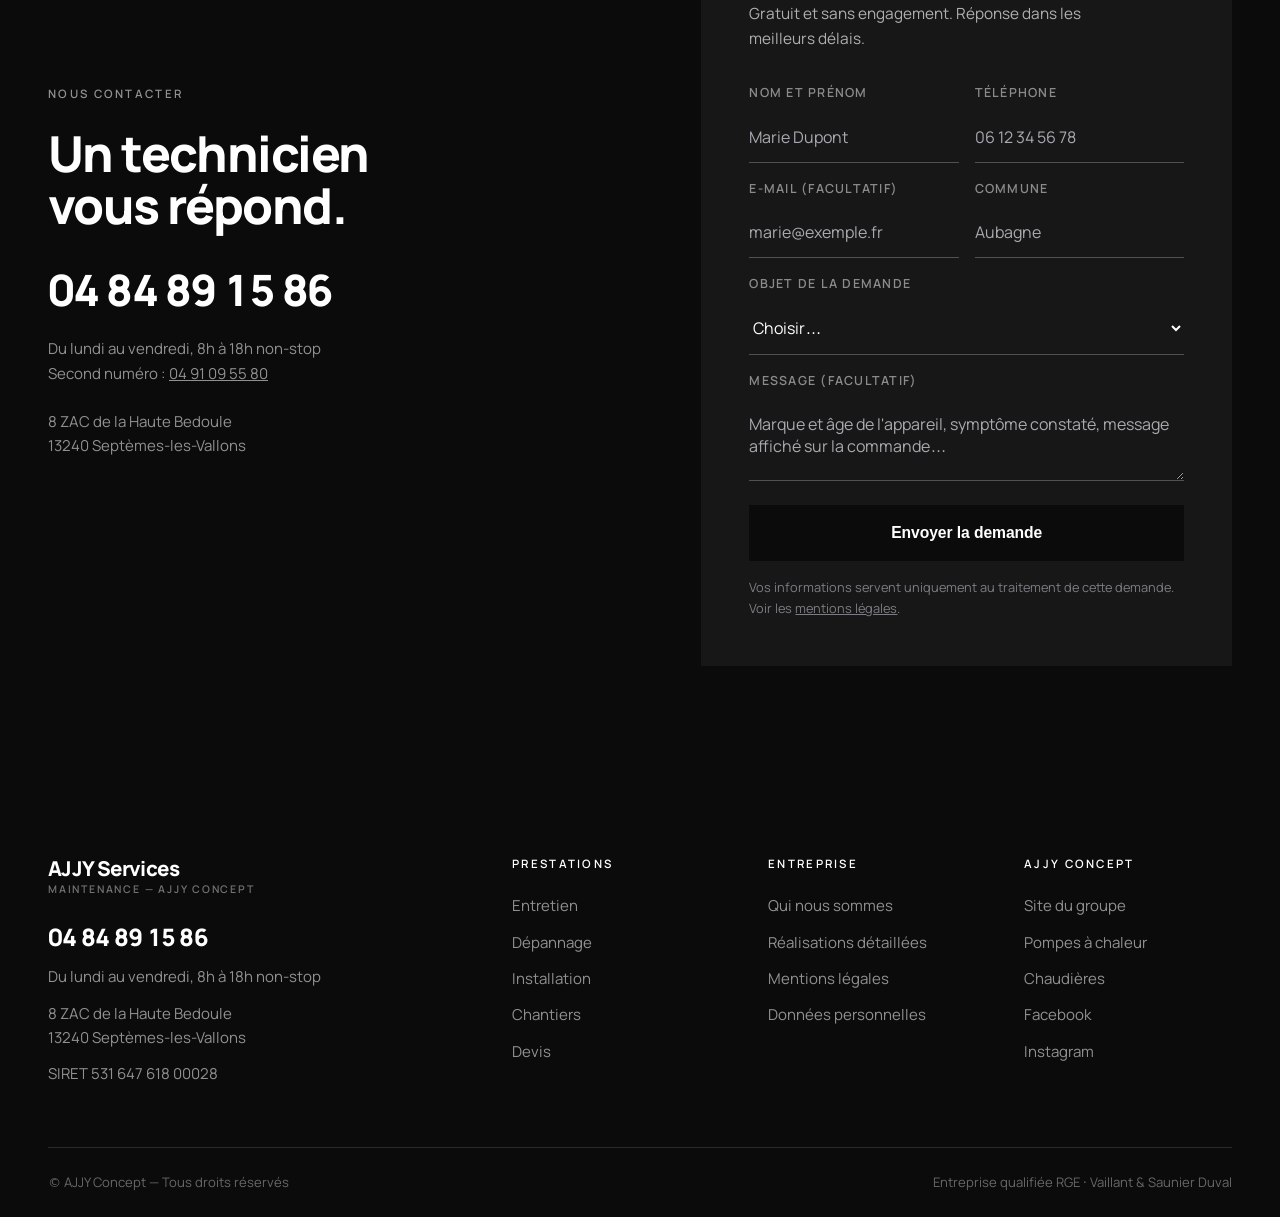
==== commit cbdcdb56: "Mise à jour du site AJJY Services Nouvelle version des pages et contenus.  Co-authored-by: Cursor <c" ====
--- a/index.html
+++ b/index.html
@@ -398,6 +398,52 @@
   .rv{opacity:1;transform:none}
   html{scroll-behavior:auto}
 }
+
+/* ---------- blocs média ---------- */
+.mw{margin:var(--s8) 0}
+.mw .fr{display:block;background:var(--pp-3);overflow:hidden}
+.mw img{width:100%;height:auto;display:block}
+.mw figcaption{display:flex;justify-content:space-between;gap:var(--s5);align-items:baseline;
+  padding-top:var(--s3);margin-top:var(--s3);border-top:1px solid var(--ln)}
+.mw figcaption b{font-size:.96rem;font-weight:600;color:var(--ink);letter-spacing:-.012em}
+.mw figcaption span{font-size:.82rem;color:var(--gr);white-space:nowrap;font-variant-numeric:tabular-nums}
+.sc-dk .mw figcaption{border-top-color:rgba(255,255,255,.16)}
+.sc-dk .mw figcaption b{color:#fff}
+.sc-dk .mw figcaption span{color:rgba(255,255,255,.5)}
+
+.ms2{display:grid;grid-template-columns:minmax(0,1fr) minmax(0,1fr);gap:var(--s7);align-items:center}
+.ms2.rev>figure{order:2}
+.ms2 figure{margin:0}
+.ms2 .fr{display:block;overflow:hidden;background:var(--pp-3)}
+.ms2 img{width:100%;height:auto;display:block;transition:transform 1.1s var(--ease)}
+.ms2 figure:hover img{transform:scale(1.035)}
+.ms2 figcaption{padding-top:var(--s3);margin-top:var(--s3);border-top:1px solid var(--ln);
+  font-size:.86rem;color:var(--gr)}
+.ms2 .cnt h3{margin-bottom:var(--s4)}
+.ms2 .cnt p{font-size:1rem;margin-bottom:var(--s3)}
+.ms2 .cnt ul{margin:var(--s4) 0 0}
+.ms2 .cnt ul li{position:relative;padding-left:var(--s5);margin-bottom:var(--s3);font-size:.97rem}
+.ms2 .cnt ul li::before{content:'';position:absolute;left:0;top:13px;width:8px;height:1px;background:var(--ink)}
+
+/* triptyque photo pleine largeur */
+.trio{display:grid;grid-template-columns:repeat(3,1fr);gap:2px;background:var(--ln)}
+.trio figure{margin:0;position:relative;overflow:hidden;background:var(--pp-3);aspect-ratio:1/1}
+.trio img{width:100%;height:100%;object-fit:cover;transition:transform 1.2s var(--ease)}
+.trio figure:hover img{transform:scale(1.05)}
+.trio figcaption{position:absolute;left:0;right:0;bottom:0;padding:var(--s4);
+  background:linear-gradient(to top,rgba(11,11,12,.88),transparent);color:#fff;font-size:.84rem}
+.trio figcaption b{display:block;font-weight:600;font-size:.94rem;margin-bottom:2px}
+.trio figcaption span{color:rgba(255,255,255,.7);font-variant-numeric:tabular-nums}
+
+@media(max-width:1020px){
+  .ms2{grid-template-columns:1fr;gap:var(--s6)}
+  .ms2.rev>figure{order:0}
+}
+@media(max-width:720px){
+  .trio{grid-template-columns:1fr;gap:1px}
+  .trio figure{aspect-ratio:4/3}
+  .mw{margin:var(--s7) 0}
+}
 </style>
 </head>
 <body>
@@ -488,6 +534,8 @@
     <p>Dépose de l'ancien ballon et pose d'équipements neufs, dans un dossier de rénovation énergétique suivi par SOLIHA.</p></figure>
   </div>
 </div></section>
+
+<section class="sc-tight"><div class="w"><div class="trio rv"><figure><img src="images/20231211-chaudiere-gaz-600.jpg" srcset="images/20231211-chaudiere-gaz-420.jpg 420w, images/20231211-chaudiere-gaz-600.jpg 600w" sizes="(max-width:720px) 100vw, 33vw" alt="Chaudière gaz, 11 décembre 2023" width="600" height="800" loading="lazy" decoding="async"><figcaption><b>Chaudière gaz</b><span>11 décembre 2023</span></figcaption></figure><figure><img src="images/20230616-climatisation-800.jpg" srcset="images/20230616-climatisation-420.jpg 420w, images/20230616-climatisation-800.jpg 800w" sizes="(max-width:720px) 100vw, 33vw" alt="Climatisation, 16 juin 2023" width="800" height="600" loading="lazy" decoding="async"><figcaption><b>Climatisation</b><span>16 juin 2023</span></figcaption></figure><figure><img src="images/20230711-chaudiere-gaz-800.jpg" srcset="images/20230711-chaudiere-gaz-420.jpg 420w, images/20230711-chaudiere-gaz-800.jpg 800w" sizes="(max-width:720px) 100vw, 33vw" alt="Chaudière gaz, 11 juillet 2023" width="800" height="600" loading="lazy" decoding="async"><figcaption><b>Chaudière gaz</b><span>11 juillet 2023</span></figcaption></figure></div></div></section>
 
 <section class="sc sc-dk"><div class="w">
   <div class="hd1 rv"><span class="kk kk-w">L'entreprise</span>
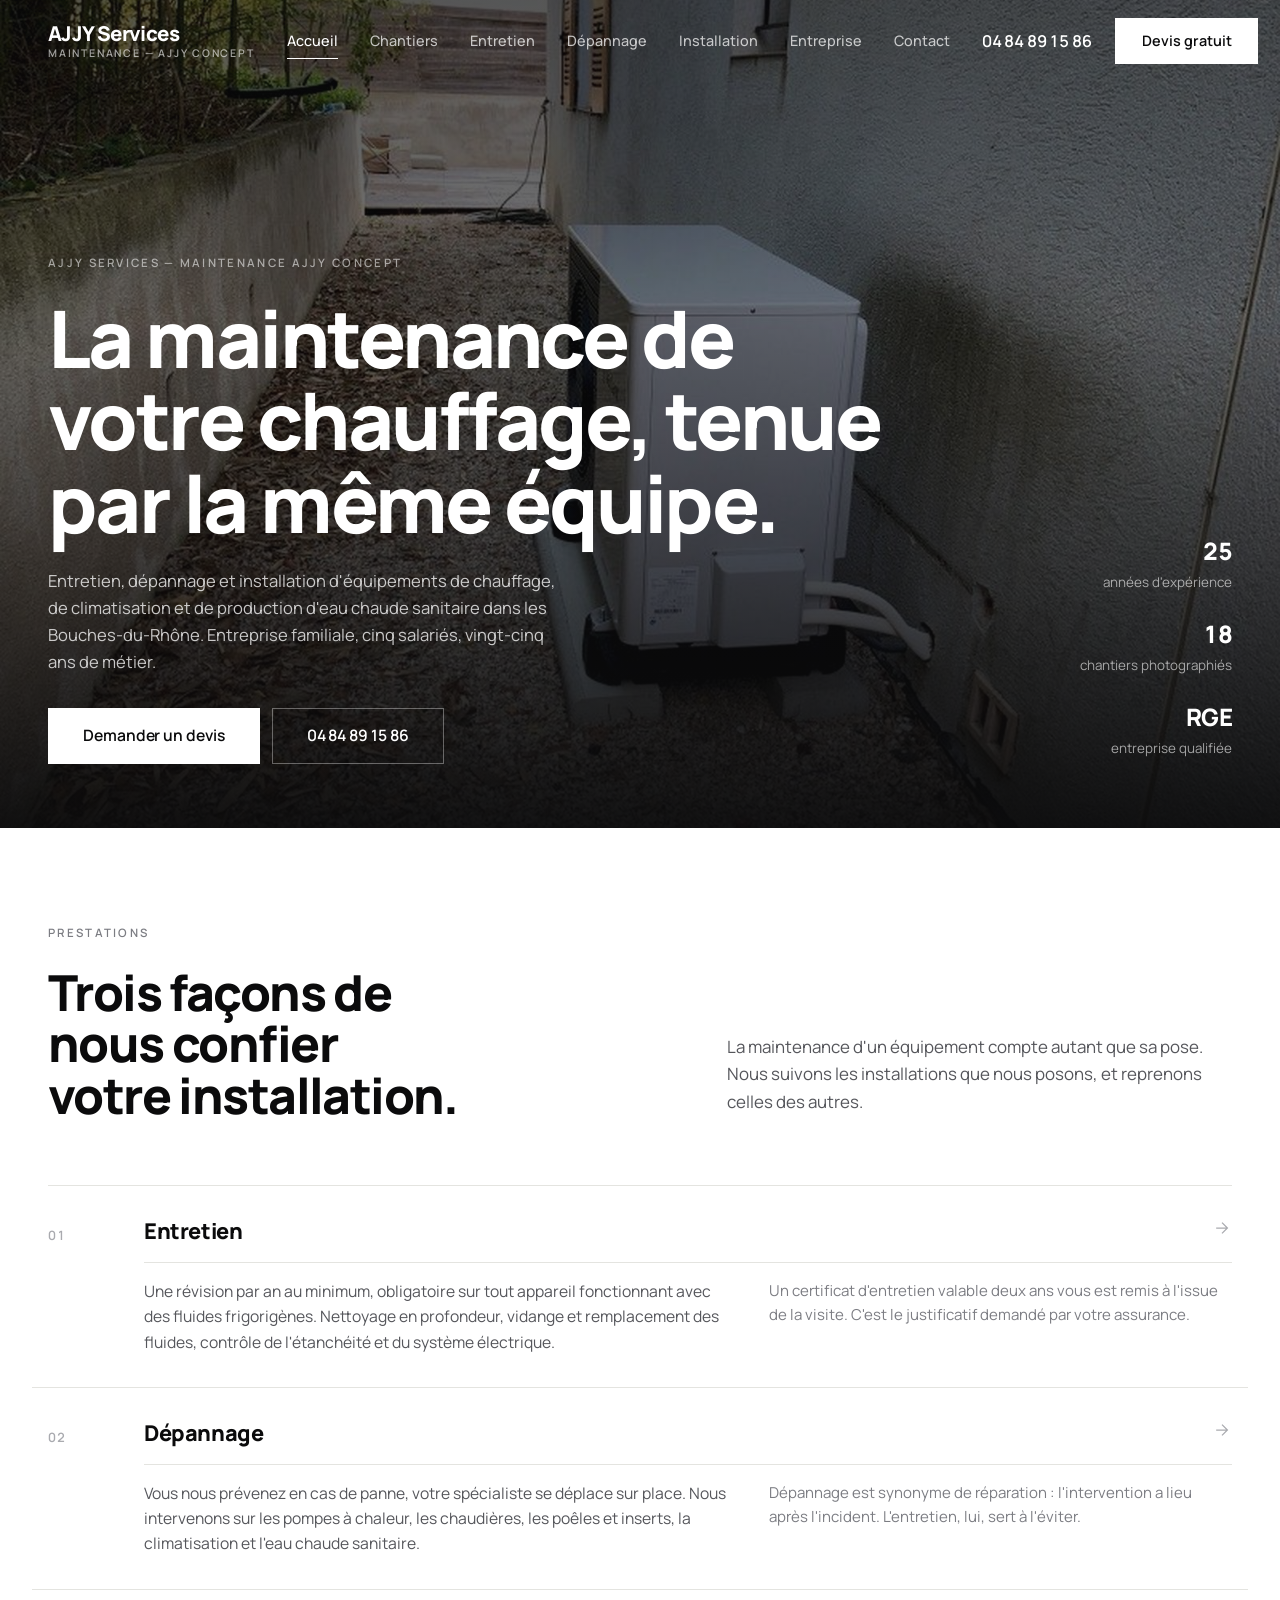
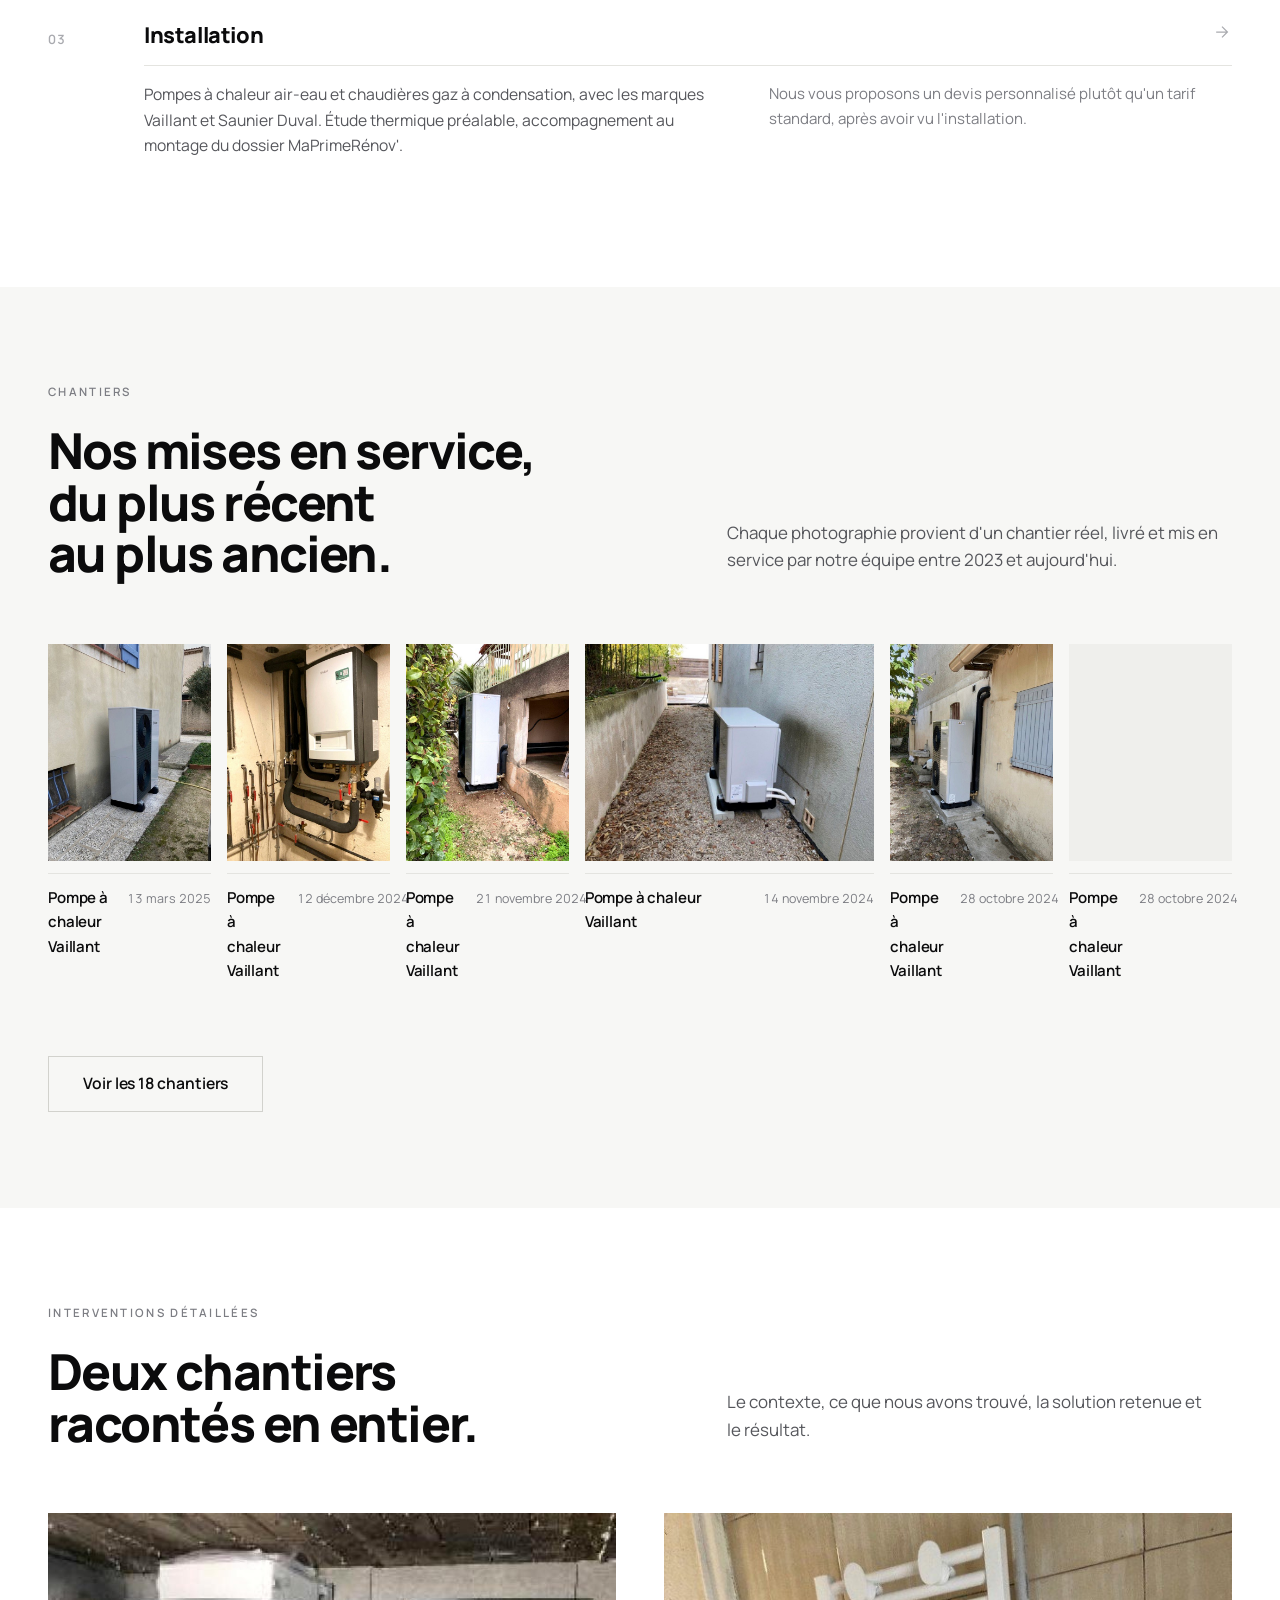
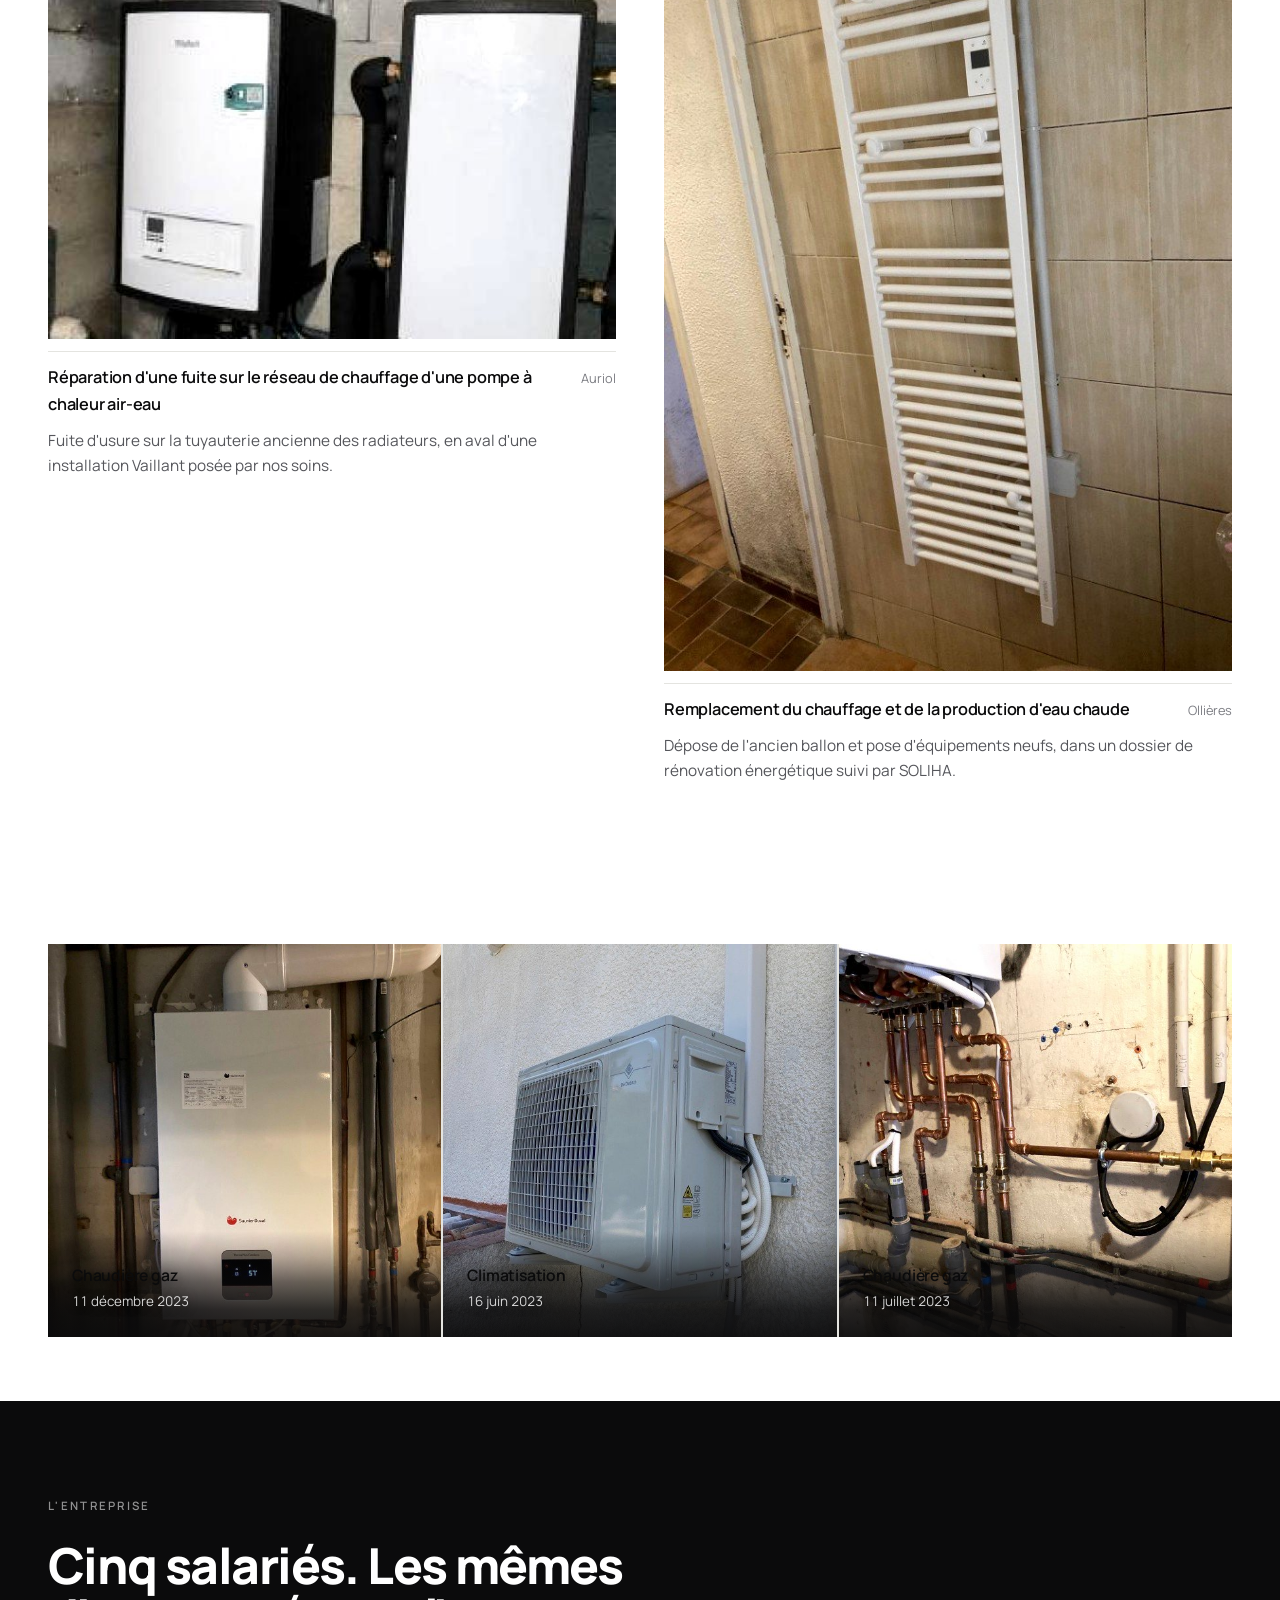
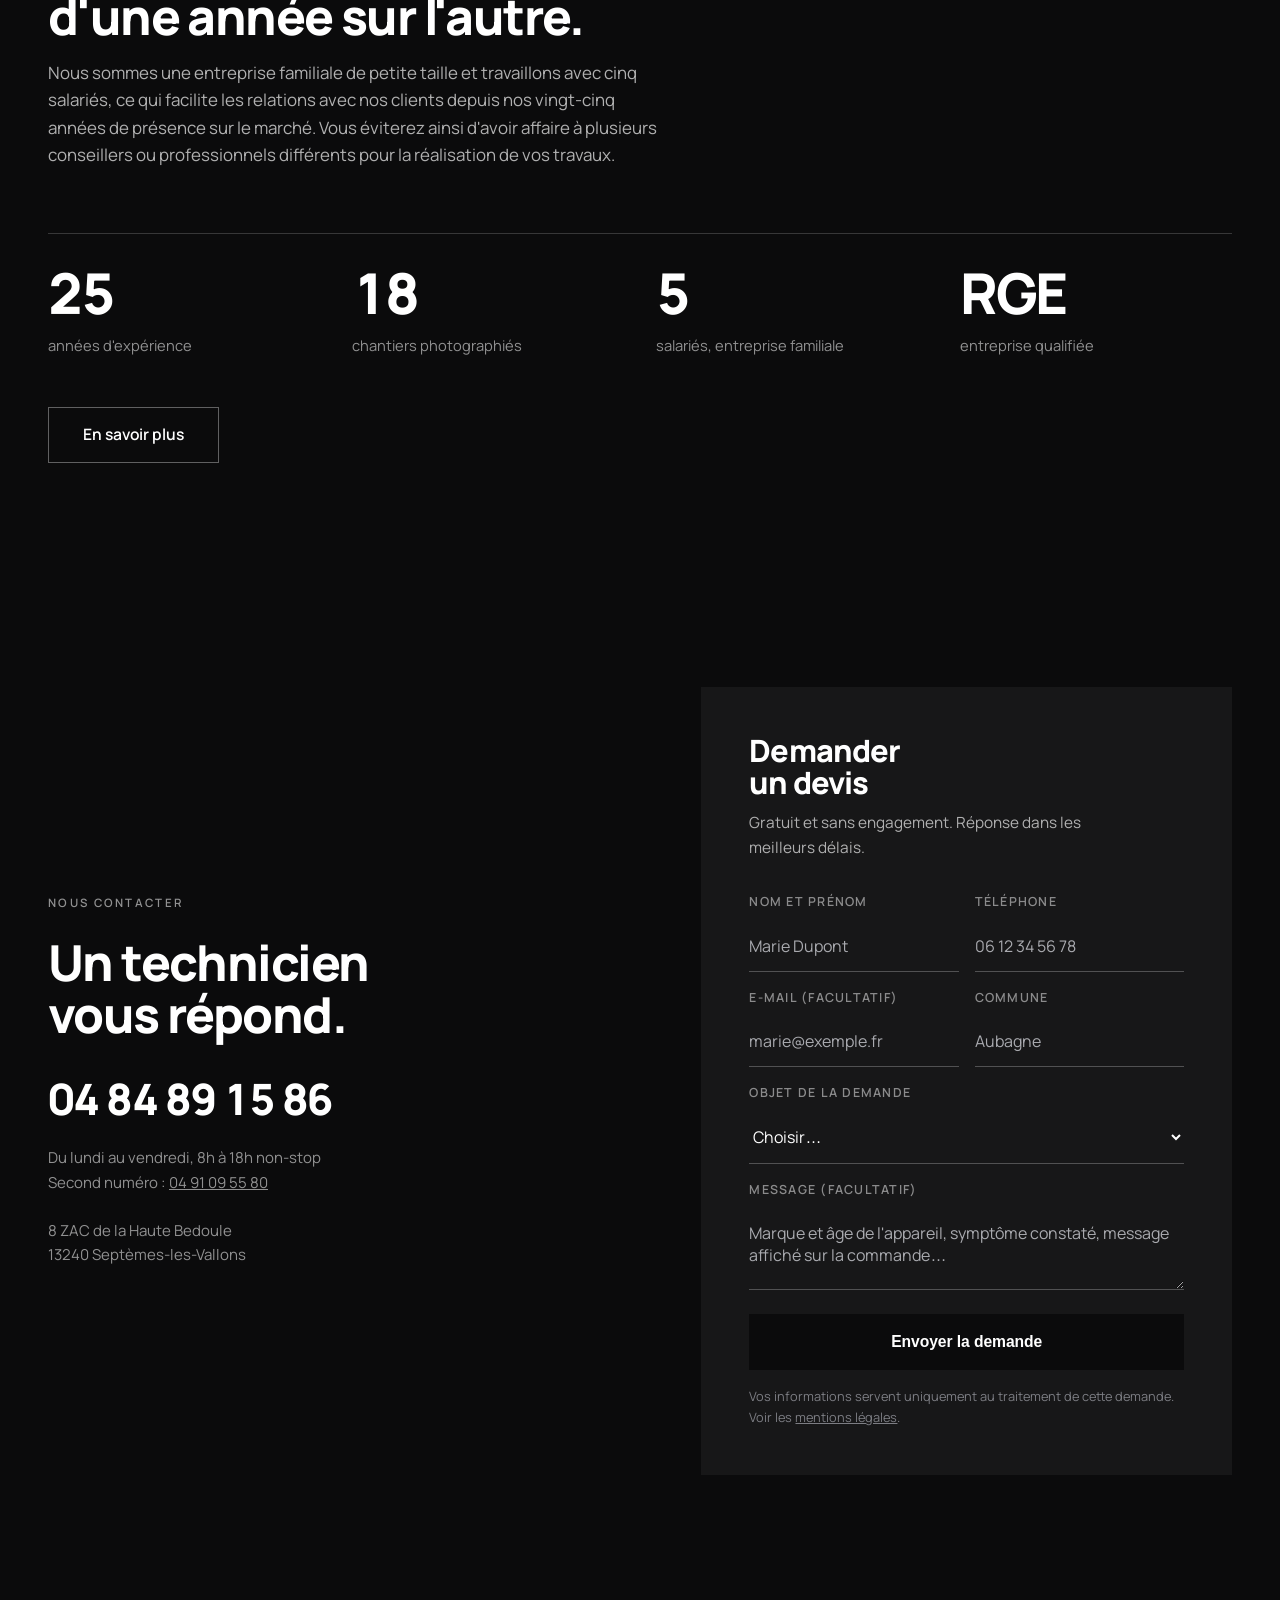
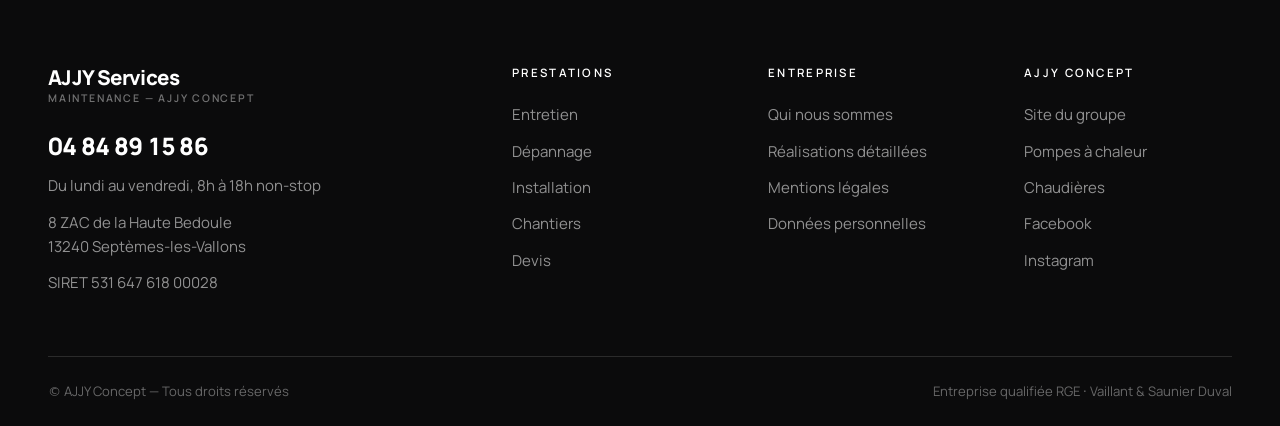
==== commit 93375f48: "Mise à jour du site AJJY Services Nouvelle version des pages et contenus.  Co-authored-by: Cursor <c" ====
--- a/index.html
+++ b/index.html
@@ -1,5 +1,5 @@
 <!DOCTYPE html>
-<html lang="fr">
+<html lang="fr" class="no-js">
 <head>
 <meta charset="UTF-8">
 <meta name="viewport" content="width=device-width,initial-scale=1">
@@ -54,7 +54,12 @@
 b,strong{color:var(--ink);font-weight:600}
 ::selection{background:var(--ink);color:#fff}
 :focus-visible{outline:2px solid var(--ink);outline-offset:3px}
+.sc-dk :focus-visible,.hero :focus-visible,.ph :focus-visible,.ft :focus-visible,
+.mm :focus-visible,.hdr.over :focus-visible{outline-color:#fff}
 .sr{position:absolute;width:1px;height:1px;overflow:hidden;clip:rect(0,0,0,0)}
+.skip{position:absolute;left:var(--s5);top:-200px;z-index:200;background:var(--ink);color:#fff;
+  padding:14px 22px;font-weight:600;font-size:.94rem;transition:top .2s var(--ease)}
+.skip:focus{top:var(--s5)}
 
 .w{max-width:1320px;margin:0 auto;padding:0 var(--s7)}
 .wn{max-width:780px}
@@ -129,7 +134,7 @@
 .hero{position:relative;min-height:min(92vh,880px);display:flex;align-items:flex-end;
   background:var(--ink);overflow:hidden}
 .hero-img{position:absolute;inset:0}
-.hero-img img{width:100%;height:100%;object-fit:cover;opacity:.62}
+.hero-img img{width:100%;height:100%;object-fit:cover;object-position:center 42%;opacity:.62}
 .hero-sc{position:absolute;inset:0;background:
   linear-gradient(to top,rgba(11,11,12,.94) 0%,rgba(11,11,12,.55) 34%,rgba(11,11,12,.28) 62%,rgba(11,11,12,.5) 100%)}
 .hero-in{position:relative;z-index:2;width:100%;max-width:1320px;margin:0 auto;
@@ -175,11 +180,12 @@
 .hd1 p{font-size:1.06rem;margin-top:var(--s4)}
 
 /* ---------- galerie : ratios uniformes, aucune déformation ---------- */
-.gal{columns:3;column-gap:var(--s4)}
-.gal.g4{columns:4}
-.gal figure{margin:0 0 var(--s6);break-inside:avoid;-webkit-column-break-inside:avoid}
-.gal .fr{position:relative;overflow:hidden;background:var(--pp-3);display:block}
-.gal .fr img{width:100%;height:auto;display:block;transition:transform 1.1s var(--ease)}
+.gal{display:flex;flex-wrap:wrap;gap:var(--s5) var(--s4)}
+.gal::after{content:'';flex-grow:999999}
+.gal figure{margin:0;flex:var(--r) 1 calc(var(--r) * 215px);min-width:0}
+.gal.g4 figure{flex-basis:calc(var(--r) * 185px)}
+.gal .fr{position:relative;overflow:hidden;background:var(--pp-3);display:block;aspect-ratio:var(--r)}
+.gal .fr img{width:100%;height:100%;object-fit:cover;display:block;transition:transform 1.1s var(--ease)}
 .gal figure:hover .fr img{transform:scale(1.045)}
 .gal figcaption{padding-top:var(--s3);display:flex;justify-content:space-between;gap:var(--s4);
   align-items:baseline;border-top:1px solid var(--ln);margin-top:var(--s3)}
@@ -334,6 +340,7 @@
 
 /* apparition au défilement */
 .rv{opacity:0;transform:translateY(18px);transition:opacity .8s var(--ease),transform .8s var(--ease)}
+.no-js .rv{opacity:1;transform:none}
 .rv.in{opacity:1;transform:none}
 
 /* ---------- responsive ---------- */
@@ -352,7 +359,8 @@
   .ix a{grid-template-columns:48px minmax(0,1fr);gap:0 var(--s5)}
   .ix .cl{grid-template-columns:1fr;gap:var(--s4)}
   .ix .side{padding-top:var(--s4);border-top:1px solid var(--ln)}
-  .gal.g4{columns:3}
+  .gal figure{flex-basis:calc(var(--r) * 175px)}
+  .gal.g4 figure{flex-basis:calc(var(--r) * 160px)}
   .cta-in{grid-template-columns:1fr;gap:var(--s6)}
   .fig{grid-template-columns:1fr 1fr;gap:var(--s5)}
   .ft-g{grid-template-columns:1fr 1fr;gap:var(--s6)}
@@ -375,8 +383,8 @@
   .ph{padding:calc(68px + var(--s7)) 0 var(--s7)}
   .ph-ac{flex-direction:column}
   .ph-ac .bt{width:100%}
-  .gal,.gal.g4{columns:2;column-gap:var(--s3)}
-  .gal figure{margin-bottom:var(--s5)}
+  .gal{gap:var(--s4) var(--s3)}
+  .gal figure,.gal.g4 figure{flex-basis:calc(var(--r) * 118px)}
   .duo{grid-template-columns:1fr;gap:var(--s6)}
   .gal figcaption{flex-direction:column;gap:2px}
   .fig{grid-template-columns:1fr 1fr;gap:var(--s5)}
@@ -390,8 +398,21 @@
   .dt td:first-child{width:44%}
 }
 @media(max-width:420px){
-  .gal,.gal.g4{columns:1}
+  .gal figure,.gal.g4 figure{flex-basis:100%;flex-grow:1}
   .fig{grid-template-columns:1fr}
+}
+@media print{
+  .hdr,.mm,.skip,.fm,.cta .fm,.ft-g,.gal .fr,.trio,.hero-img,.hero-sc,.ph-bg{display:none!important}
+  body{font-size:11pt;color:#000;background:#fff}
+  .hero,.ph,.sc-dk,.ft{background:#fff!important;color:#000!important}
+  .hero h1,.ph h1,.sc-dk h2,.sc-dk h3,.ft h4{color:#000!important}
+  .hero .ld,.ph p,.sc-dk p{color:#333!important}
+  .sc,.cta{padding:12pt 0}
+  a{color:#000;text-decoration:underline}
+  a[href^="http"]::after{content:" (" attr(href) ")";font-size:8pt;color:#555}
+  a[href^="tel:"]::after,a[href^="#"]::after{content:""}
+  .ix a,figure,table,.qt,.nb{break-inside:avoid}
+  h2,h3{break-after:avoid}
 }
 @media(prefers-reduced-motion:reduce){
   *{transition:none!important;animation:none!important}
@@ -430,10 +451,18 @@
 .trio figure{margin:0;position:relative;overflow:hidden;background:var(--pp-3);aspect-ratio:1/1}
 .trio img{width:100%;height:100%;object-fit:cover;transition:transform 1.2s var(--ease)}
 .trio figure:hover img{transform:scale(1.05)}
-.trio figcaption{position:absolute;left:0;right:0;bottom:0;padding:var(--s4);
-  background:linear-gradient(to top,rgba(11,11,12,.88),transparent);color:#fff;font-size:.84rem}
-.trio figcaption b{display:block;font-weight:600;font-size:.94rem;margin-bottom:2px}
-.trio figcaption span{color:rgba(255,255,255,.7);font-variant-numeric:tabular-nums}
+.trio figcaption{position:absolute;left:0;right:0;bottom:0;padding:var(--s6) var(--s5) var(--s5);
+  color:#fff;font-size:.84rem;pointer-events:none;
+  background:linear-gradient(to top,
+    rgba(11,11,12,.94) 0%,
+    rgba(11,11,12,.86) 26%,
+    rgba(11,11,12,.62) 52%,
+    rgba(11,11,12,.28) 76%,
+    rgba(11,11,12,0) 100%)}
+.trio figcaption b{display:block;font-weight:600;font-size:.98rem;margin-bottom:3px;
+  letter-spacing:-.012em;text-shadow:0 1px 12px rgba(0,0,0,.5)}
+.trio figcaption span{color:rgba(255,255,255,.82);font-variant-numeric:tabular-nums;
+  text-shadow:0 1px 10px rgba(0,0,0,.5)}
 
 @media(max-width:1020px){
   .ms2{grid-template-columns:1fr;gap:var(--s6)}
@@ -447,6 +476,7 @@
 </style>
 </head>
 <body>
+<a class="skip" href="#contenu">Aller au contenu</a>
 <header class="hdr over" id="hdr" data-over="1"><div class="hdr-in">
 <a href="index.html" class="bd" aria-label="AJJY Services, accueil"><b>AJJY Services</b><span>Maintenance — AJJY Concept</span></a>
 <nav class="nv" aria-label="Navigation principale"><a href="index.html" class="on" aria-current="page">Accueil</a><a href="chantiers.html">Chantiers</a><a href="entretien.html">Entretien</a><a href="depannage.html">Dépannage</a><a href="installation.html">Installation</a><a href="entreprise.html">Entreprise</a><a href="contact.html">Contact</a></nav>
@@ -461,14 +491,14 @@
   <div class="mm-top"><span class="bd"><b>AJJY Services</b><span>Maintenance</span></span>
   <button class="mm-x" id="mx" aria-label="Fermer le menu">
   <svg width="28" height="28" viewBox="0 0 24 24" fill="none" stroke="currentColor" stroke-width="1.5" aria-hidden="true"><path d="M6 6l12 12M18 6 6 18"/></svg></button></div>
-  <a class="ml" href="index.html">Accueil</a><a class="ml" href="chantiers.html">Chantiers</a><a class="ml" href="entretien.html">Entretien</a><a class="ml" href="depannage.html">Dépannage</a><a class="ml" href="installation.html">Installation</a><a class="ml" href="entreprise.html">Entreprise</a><a class="ml" href="contact.html">Contact</a>
+  <a class="ml" href="index.html" aria-current="page">Accueil</a><a class="ml" href="chantiers.html">Chantiers</a><a class="ml" href="entretien.html">Entretien</a><a class="ml" href="depannage.html">Dépannage</a><a class="ml" href="installation.html">Installation</a><a class="ml" href="entreprise.html">Entreprise</a><a class="ml" href="contact.html">Contact</a>
   <div class="mm-ft"><a class="tl" href="tel:0484891586">04 84 89 15 86</a>
   <a class="bt bt-lt bt-lg bt-fw" href="contact.html">Demander un devis</a></div>
 </div>
-<main>
+<main id="contenu">
 
 <section class="hero">
-  <div class="hero-img"><img src="images/20250313-pompe-a-chaleur-vaillant-600.jpg" srcset="images/20250313-pompe-a-chaleur-vaillant-420.jpg 400w, images/20250313-pompe-a-chaleur-vaillant-600.jpg 600w" sizes="100vw" alt="" width="600" height="800" fetchpriority="high"></div>
+  <div class="hero-img"><img src="images/20241114-pompe-a-chaleur-vaillant-hd.jpg" srcset="images/20241114-pompe-a-chaleur-vaillant-420.jpg 420w, images/20241114-pompe-a-chaleur-vaillant-800.jpg 800w, images/20241114-pompe-a-chaleur-vaillant-hd.jpg 1600w" sizes="100vw" alt="" width="1600" height="1200" fetchpriority="high"></div>
   <div class="hero-sc"></div>
   <div class="hero-in">
     <div>
@@ -517,7 +547,7 @@
     <div><span class="kk">Chantiers</span><h2>Nos mises en service, du plus récent au plus ancien.</h2></div>
     <p>Chaque photographie provient d'un chantier réel, livré et mis en service par notre équipe entre 2023 et aujourd'hui.</p>
   </div>
-  <div class="gal"><figure class="rv"><span class="fr"><img src="images/20250313-pompe-a-chaleur-vaillant-600.jpg" srcset="images/20250313-pompe-a-chaleur-vaillant-420.jpg 400w, images/20250313-pompe-a-chaleur-vaillant-600.jpg 600w" sizes="(max-width:720px) 50vw, 33vw" alt="Mise en service : Pompe à chaleur Vaillant, 13 mars 2025" width="600" height="800" loading="lazy" decoding="async"></span><figcaption><b>Pompe à chaleur Vaillant</b><span>13 mars 2025</span></figcaption></figure><figure class="rv"><span class="fr"><img src="images/20241212-pompe-a-chaleur-vaillant-600.jpg" srcset="images/20241212-pompe-a-chaleur-vaillant-420.jpg 400w, images/20241212-pompe-a-chaleur-vaillant-600.jpg 600w" sizes="(max-width:720px) 50vw, 33vw" alt="Mise en service : Pompe à chaleur Vaillant, 12 décembre 2024" width="600" height="800" loading="lazy" decoding="async"></span><figcaption><b>Pompe à chaleur Vaillant</b><span>12 décembre 2024</span></figcaption></figure><figure class="rv"><span class="fr"><img src="images/20241121-pompe-a-chaleur-vaillant-600.jpg" srcset="images/20241121-pompe-a-chaleur-vaillant-420.jpg 400w, images/20241121-pompe-a-chaleur-vaillant-600.jpg 600w" sizes="(max-width:720px) 50vw, 33vw" alt="Mise en service : Pompe à chaleur Vaillant, 21 novembre 2024" width="600" height="800" loading="lazy" decoding="async"></span><figcaption><b>Pompe à chaleur Vaillant</b><span>21 novembre 2024</span></figcaption></figure><figure class="rv"><span class="fr"><img src="images/20241114-pompe-a-chaleur-vaillant-800.jpg" srcset="images/20241114-pompe-a-chaleur-vaillant-420.jpg 400w, images/20241114-pompe-a-chaleur-vaillant-800.jpg 800w" sizes="(max-width:720px) 50vw, 33vw" alt="Mise en service : Pompe à chaleur Vaillant, 14 novembre 2024" width="800" height="600" loading="lazy" decoding="async"></span><figcaption><b>Pompe à chaleur Vaillant</b><span>14 novembre 2024</span></figcaption></figure><figure class="rv"><span class="fr"><img src="images/20241028-pompe-a-chaleur-vaillant-600.jpg" srcset="images/20241028-pompe-a-chaleur-vaillant-420.jpg 400w, images/20241028-pompe-a-chaleur-vaillant-600.jpg 600w" sizes="(max-width:720px) 50vw, 33vw" alt="Mise en service : Pompe à chaleur Vaillant, 28 octobre 2024" width="600" height="800" loading="lazy" decoding="async"></span><figcaption><b>Pompe à chaleur Vaillant</b><span>28 octobre 2024</span></figcaption></figure><figure class="rv"><span class="fr"><img src="images/20241028-pompe-a-chaleur-vaillant-b-600.jpg" srcset="images/20241028-pompe-a-chaleur-vaillant-b-420.jpg 400w, images/20241028-pompe-a-chaleur-vaillant-b-600.jpg 600w" sizes="(max-width:720px) 50vw, 33vw" alt="Mise en service : Pompe à chaleur Vaillant, 28 octobre 2024" width="600" height="800" loading="lazy" decoding="async"></span><figcaption><b>Pompe à chaleur Vaillant</b><span>28 octobre 2024</span></figcaption></figure></div>
+  <div class="gal"><figure class="rv" style="--r:0.75"><span class="fr"><img src="images/20250313-pompe-a-chaleur-vaillant-600.jpg" srcset="images/20250313-pompe-a-chaleur-vaillant-420.jpg 420w, images/20250313-pompe-a-chaleur-vaillant-600.jpg 600w" sizes="(max-width:720px) 50vw, 33vw" alt="Mise en service : Pompe à chaleur Vaillant, 13 mars 2025" width="600" height="800" loading="lazy" decoding="async"></span><figcaption><b>Pompe à chaleur Vaillant</b><span>13 mars 2025</span></figcaption></figure><figure class="rv" style="--r:0.75"><span class="fr"><img src="images/20241212-pompe-a-chaleur-vaillant-600.jpg" srcset="images/20241212-pompe-a-chaleur-vaillant-420.jpg 420w, images/20241212-pompe-a-chaleur-vaillant-600.jpg 600w" sizes="(max-width:720px) 50vw, 33vw" alt="Mise en service : Pompe à chaleur Vaillant, 12 décembre 2024" width="600" height="800" loading="lazy" decoding="async"></span><figcaption><b>Pompe à chaleur Vaillant</b><span>12 décembre 2024</span></figcaption></figure><figure class="rv" style="--r:0.75"><span class="fr"><img src="images/20241121-pompe-a-chaleur-vaillant-600.jpg" srcset="images/20241121-pompe-a-chaleur-vaillant-420.jpg 420w, images/20241121-pompe-a-chaleur-vaillant-600.jpg 600w" sizes="(max-width:720px) 50vw, 33vw" alt="Mise en service : Pompe à chaleur Vaillant, 21 novembre 2024" width="600" height="800" loading="lazy" decoding="async"></span><figcaption><b>Pompe à chaleur Vaillant</b><span>21 novembre 2024</span></figcaption></figure><figure class="rv" style="--r:1.3333"><span class="fr"><img src="images/20241114-pompe-a-chaleur-vaillant-800.jpg" srcset="images/20241114-pompe-a-chaleur-vaillant-420.jpg 420w, images/20241114-pompe-a-chaleur-vaillant-800.jpg 800w" sizes="(max-width:720px) 50vw, 33vw" alt="Mise en service : Pompe à chaleur Vaillant, 14 novembre 2024" width="800" height="600" loading="lazy" decoding="async"></span><figcaption><b>Pompe à chaleur Vaillant</b><span>14 novembre 2024</span></figcaption></figure><figure class="rv" style="--r:0.75"><span class="fr"><img src="images/20241028-pompe-a-chaleur-vaillant-600.jpg" srcset="images/20241028-pompe-a-chaleur-vaillant-420.jpg 420w, images/20241028-pompe-a-chaleur-vaillant-600.jpg 600w" sizes="(max-width:720px) 50vw, 33vw" alt="Mise en service : Pompe à chaleur Vaillant, 28 octobre 2024" width="600" height="800" loading="lazy" decoding="async"></span><figcaption><b>Pompe à chaleur Vaillant</b><span>28 octobre 2024</span></figcaption></figure><figure class="rv" style="--r:0.75"><span class="fr"><img src="images/20241028-pompe-a-chaleur-vaillant-b-600.jpg" srcset="images/20241028-pompe-a-chaleur-vaillant-b-420.jpg 420w, images/20241028-pompe-a-chaleur-vaillant-b-600.jpg 600w" sizes="(max-width:720px) 50vw, 33vw" alt="Mise en service : Pompe à chaleur Vaillant, 28 octobre 2024" width="600" height="800" loading="lazy" decoding="async"></span><figcaption><b>Pompe à chaleur Vaillant</b><span>28 octobre 2024</span></figcaption></figure></div>
   <div style="margin-top:var(--s7)"><a class="bt bt-ln bt-lg" href="chantiers.html">Voir les 18 chantiers</a></div>
 </div></section>
 
@@ -527,9 +557,9 @@
     <p>Le contexte, ce que nous avons trouvé, la solution retenue et le résultat.</p>
   </div>
   <div class="duo">
-    <figure class="rv"><a href="realisation-auriol-fuite-reseau-chauffage.html"><span class="fr"><img src="images/zz-auriol-interieur-640.jpg" srcset="images/zz-auriol-interieur-420.jpg 400w, images/zz-auriol-interieur-640.jpg 640w" sizes="(max-width:720px) 100vw, 50vw" alt="Réparation d'une fuite sur le réseau de chauffage d'une pompe à chaleur air-eau" width="640" height="480" loading="lazy" decoding="async"></span>
+    <figure class="rv"><a href="realisation-auriol-fuite-reseau-chauffage.html"><span class="fr"><img src="images/zz-auriol-interieur-640.jpg" srcset="images/zz-auriol-interieur-420.jpg 420w, images/zz-auriol-interieur-640.jpg 640w" sizes="(max-width:720px) 100vw, 50vw" alt="Réparation d'une fuite sur le réseau de chauffage d'une pompe à chaleur air-eau" width="640" height="480" loading="lazy" decoding="async"></span>
     <figcaption><b>Réparation d'une fuite sur le réseau de chauffage d'une pompe à chaleur air-eau</b><span>Auriol</span></figcaption></a>
-    <p>Fuite d'usure sur la tuyauterie ancienne des radiateurs, en aval d'une installation Vaillant posée par nos soins.</p></figure><figure class="rv"><a href="realisation-ollieres-renovation-chauffage-eau-chaude.html"><span class="fr"><img src="images/69ca5c57-244d-423f-ae9a-0364fee6ad-600.jpg" srcset="images/69ca5c57-244d-423f-ae9a-0364fee6ad-420.jpg 400w, images/69ca5c57-244d-423f-ae9a-0364fee6ad-600.jpg 600w" sizes="(max-width:720px) 100vw, 50vw" alt="Remplacement du chauffage et de la production d'eau chaude" width="600" height="800" loading="lazy" decoding="async"></span>
+    <p>Fuite d'usure sur la tuyauterie ancienne des radiateurs, en aval d'une installation Vaillant posée par nos soins.</p></figure><figure class="rv"><a href="realisation-ollieres-renovation-chauffage-eau-chaude.html"><span class="fr"><img src="images/69ca5c57-244d-423f-ae9a-0364fee6ad-600.jpg" srcset="images/69ca5c57-244d-423f-ae9a-0364fee6ad-420.jpg 420w, images/69ca5c57-244d-423f-ae9a-0364fee6ad-600.jpg 600w" sizes="(max-width:720px) 100vw, 50vw" alt="Remplacement du chauffage et de la production d'eau chaude" width="600" height="800" loading="lazy" decoding="async"></span>
     <figcaption><b>Remplacement du chauffage et de la production d'eau chaude</b><span>Ollières</span></figcaption></a>
     <p>Dépose de l'ancien ballon et pose d'équipements neufs, dans un dossier de rénovation énergétique suivi par SOLIHA.</p></figure>
   </div>
@@ -615,6 +645,7 @@
 <span>Entreprise qualifiée RGE · Vaillant &amp; Saunier Duval</span></div>
 </div></footer>
 
+<script>document.documentElement.classList.remove('no-js');</script>
 <script>
 (function(){
  var h=document.getElementById('hdr'),over=h&&h.dataset.over==='1',t=false;
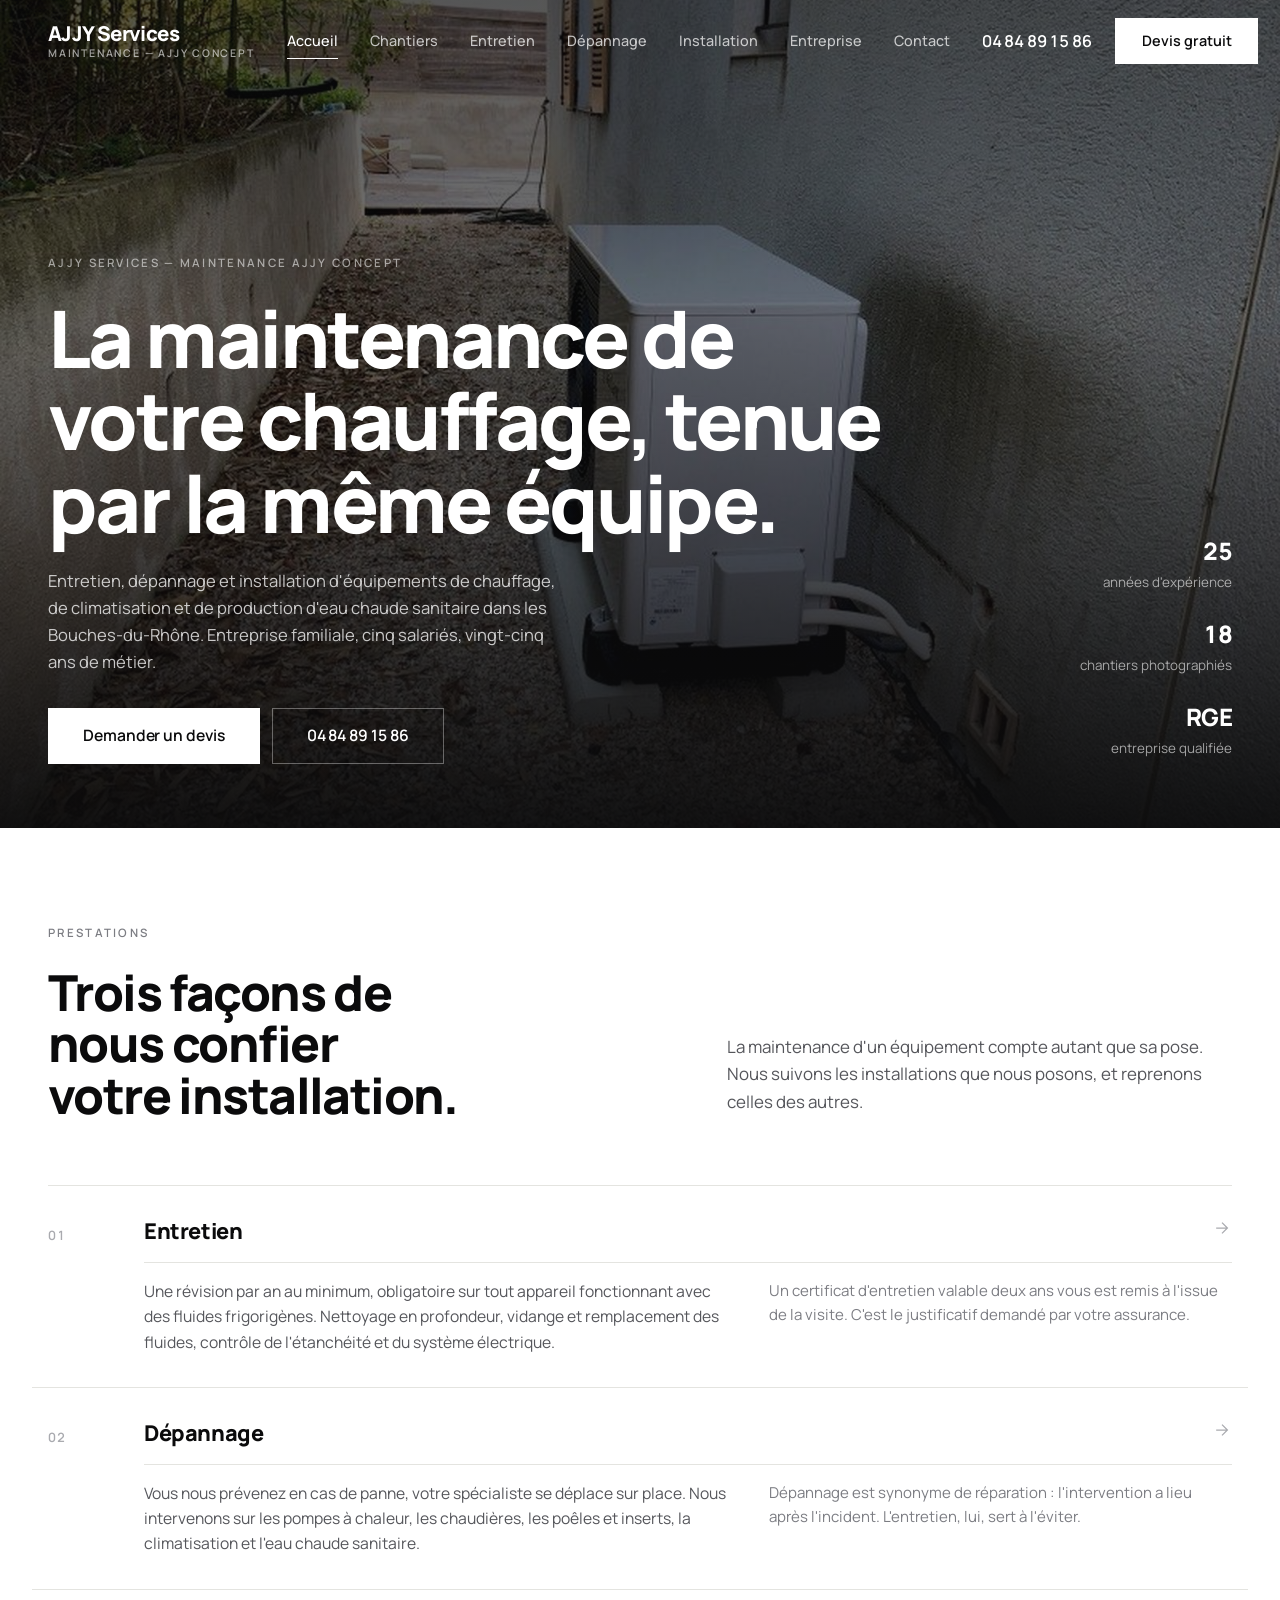
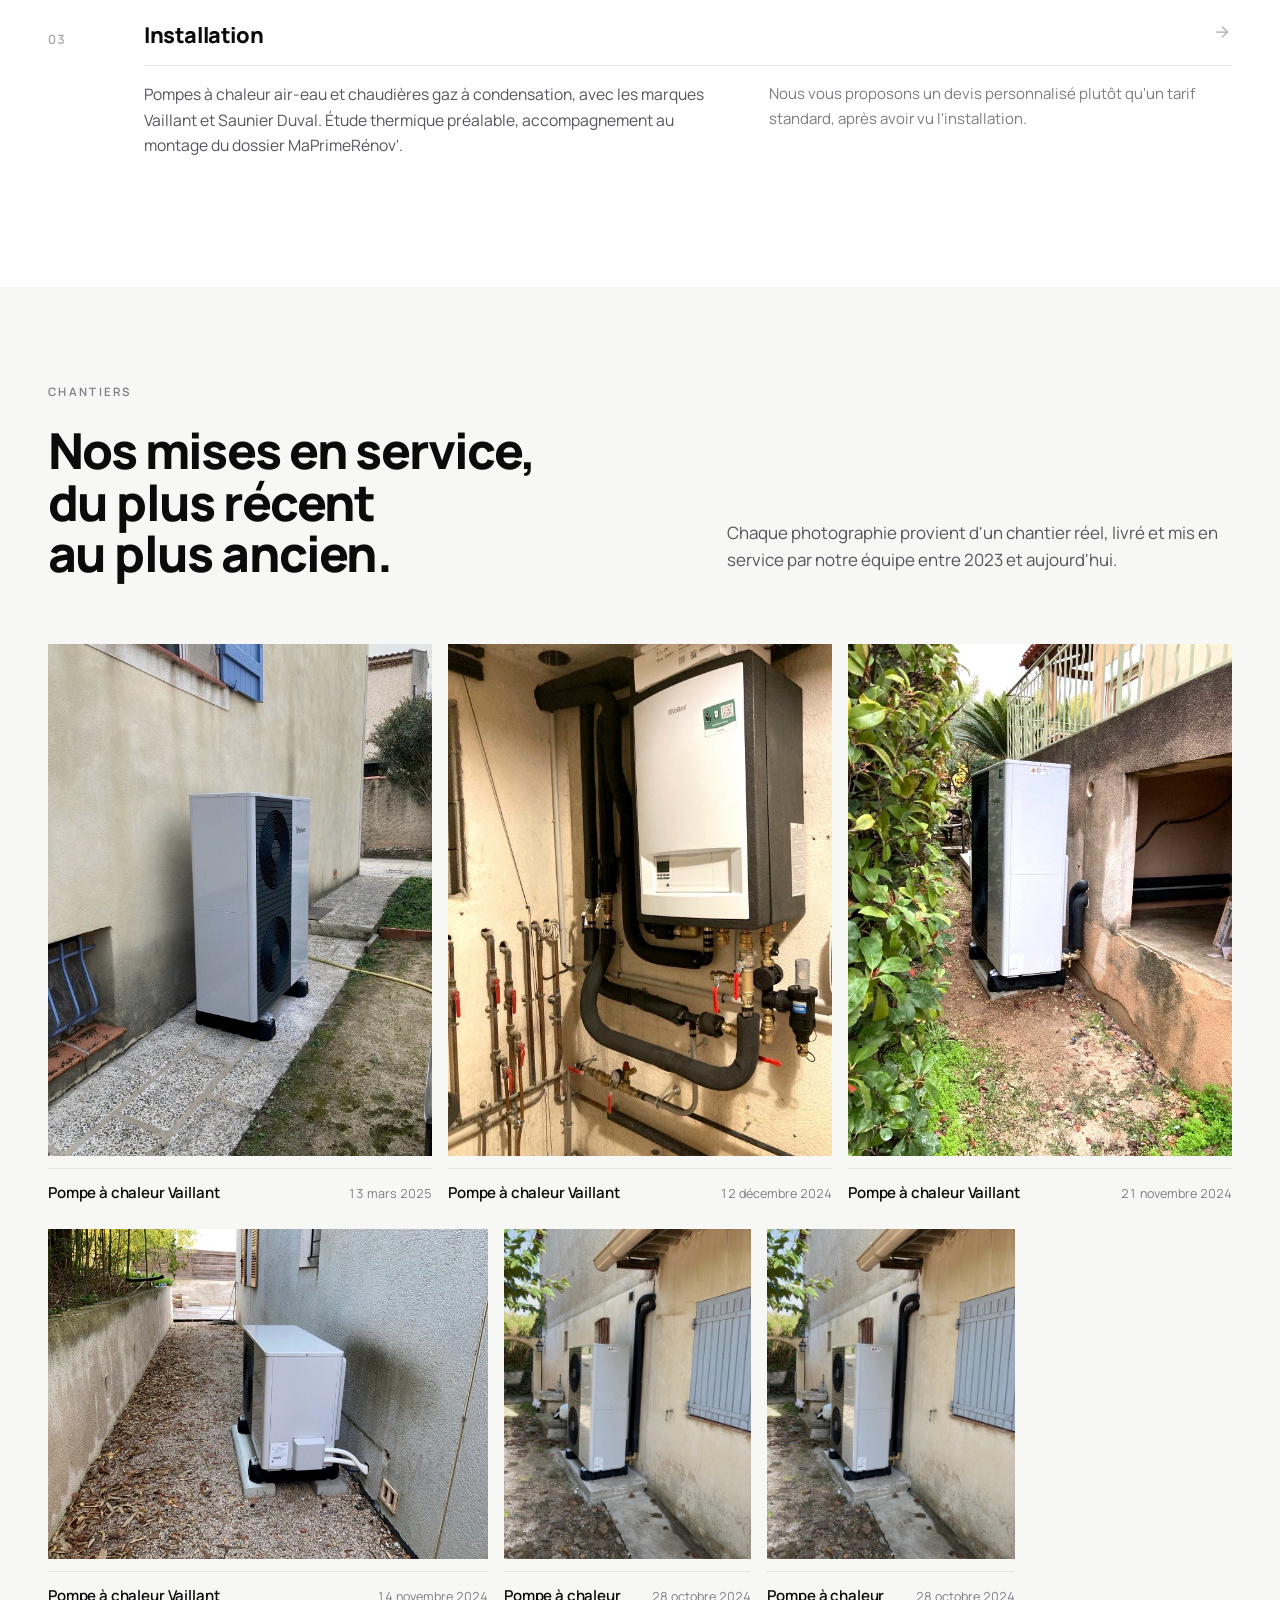
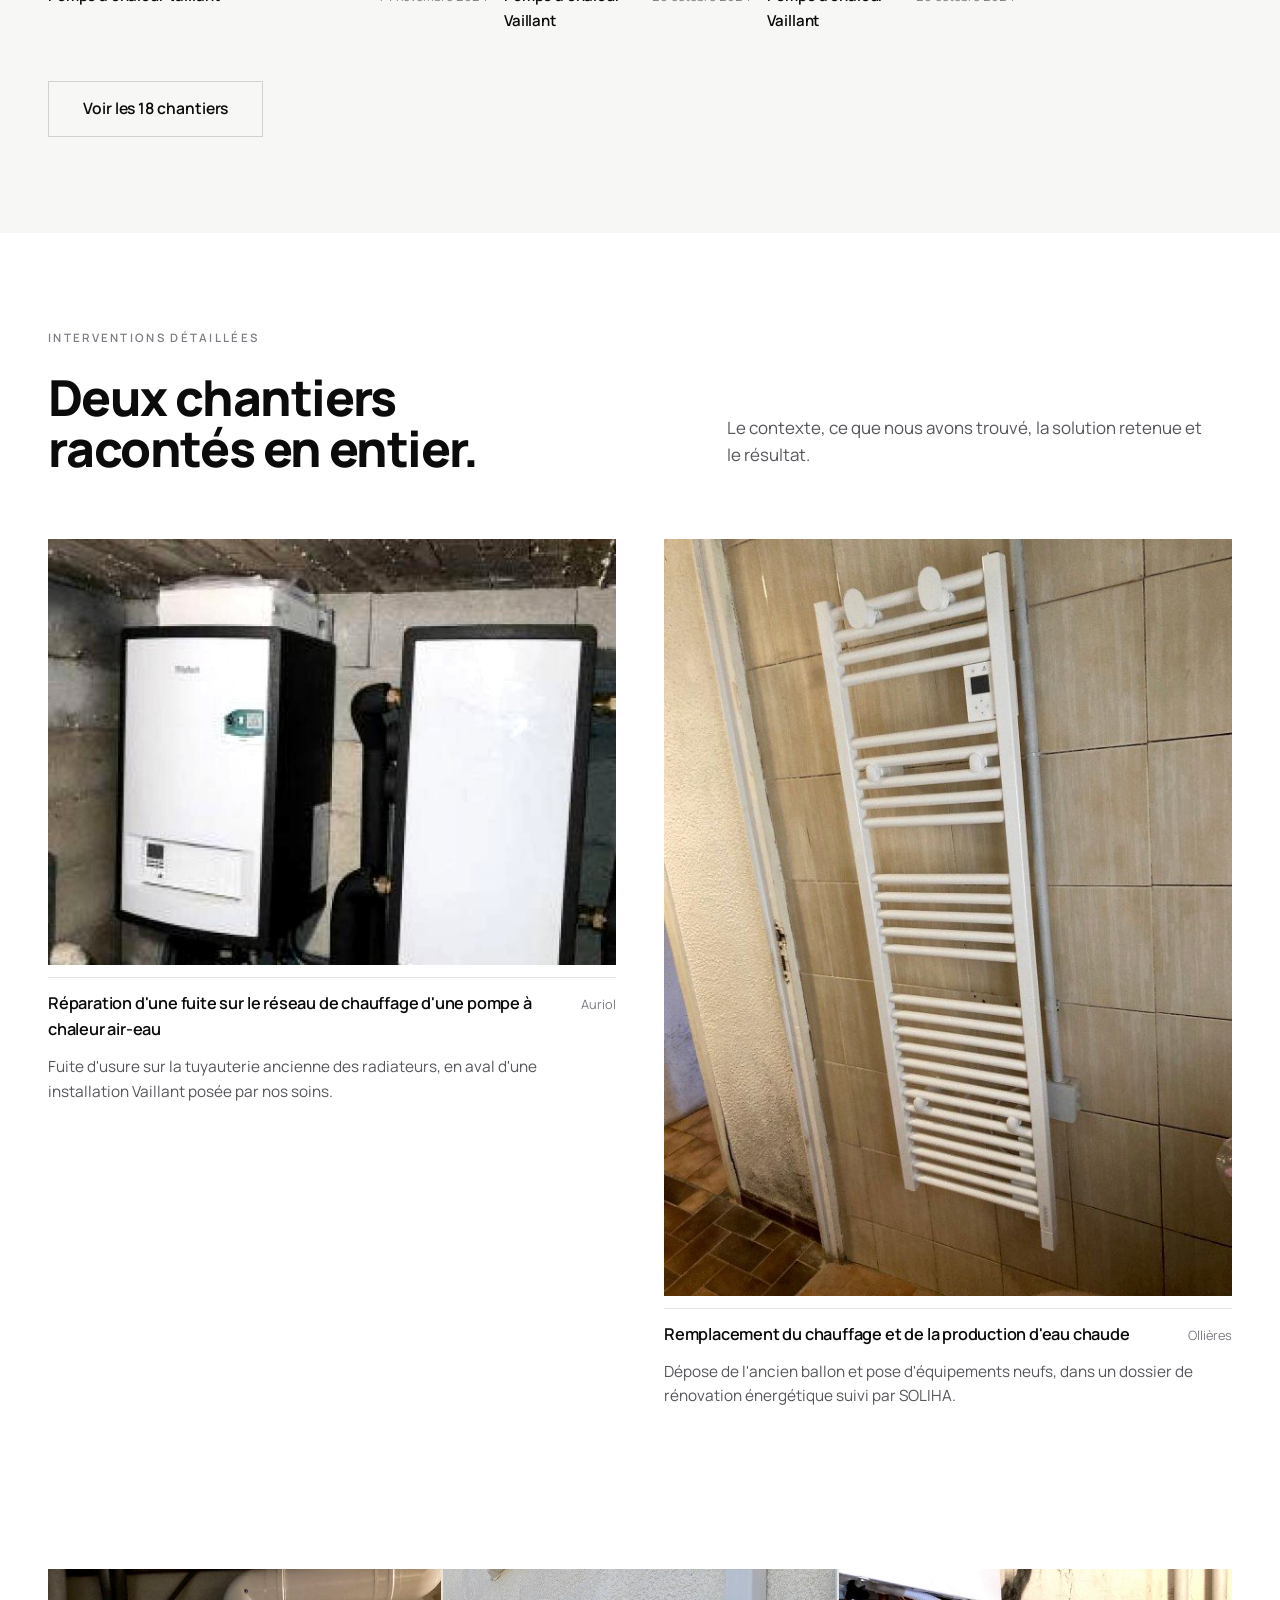
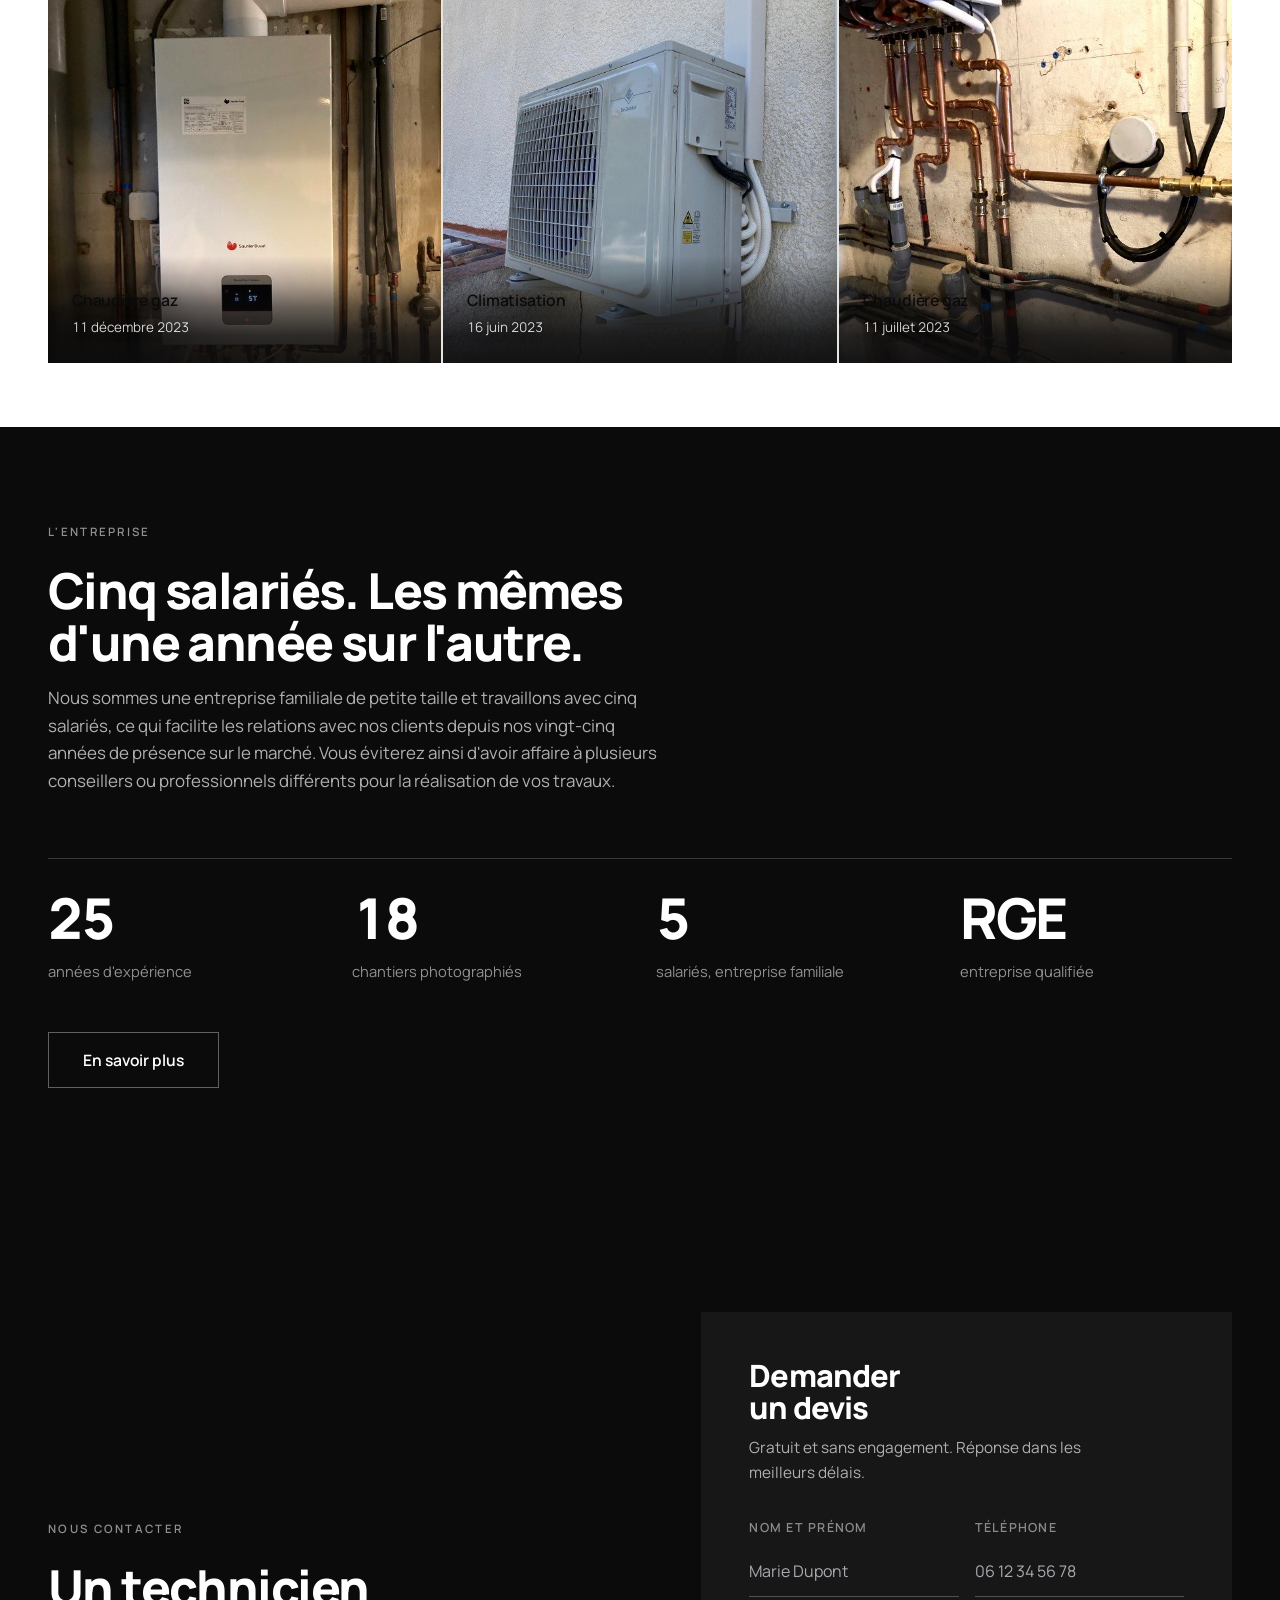
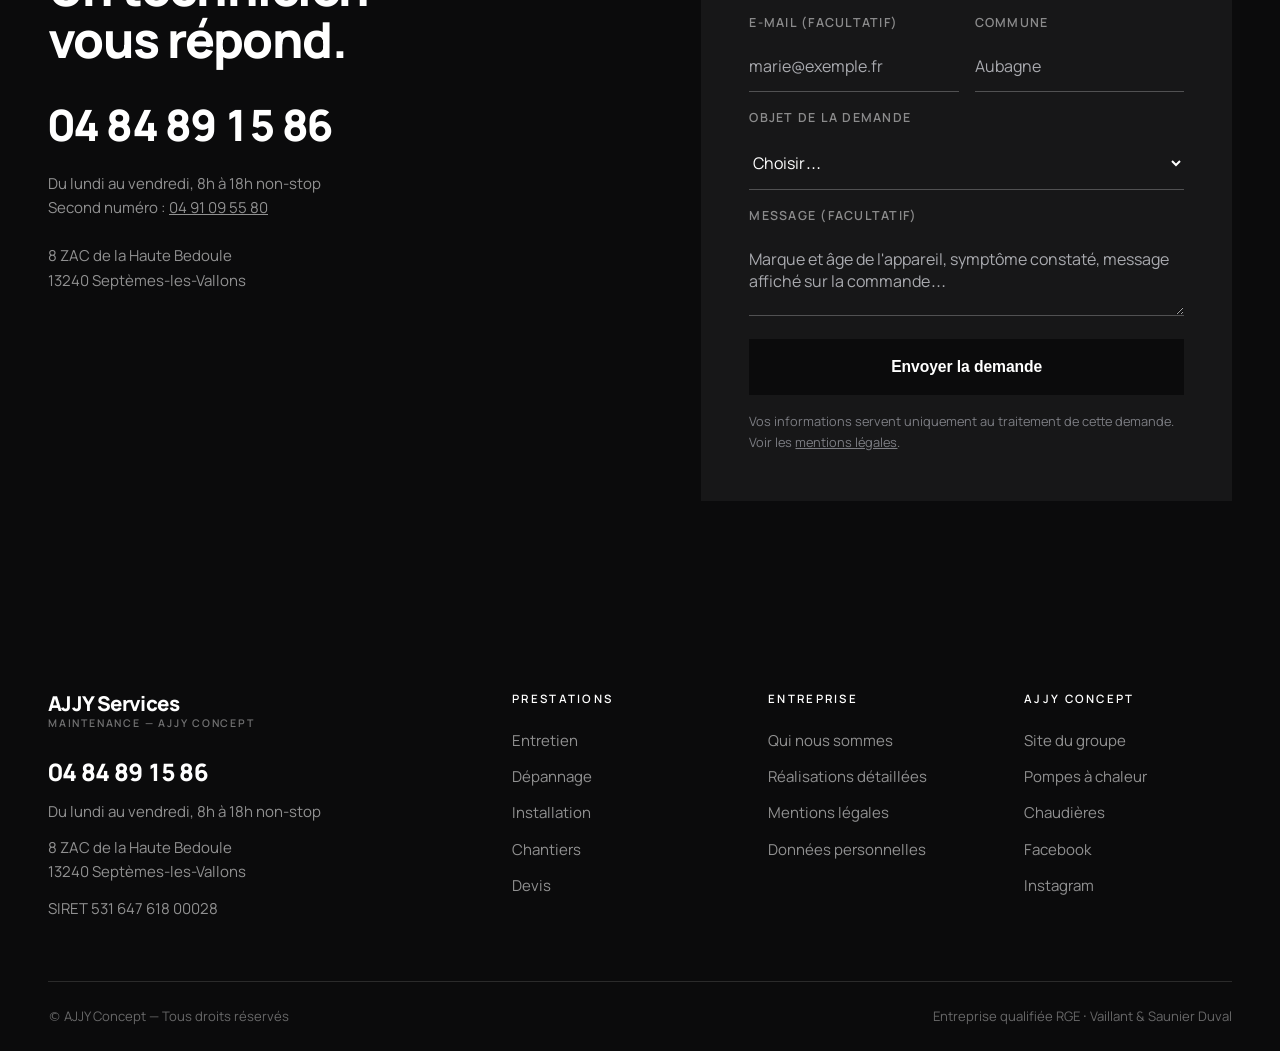
==== commit fde4ac13: "Mise à jour du site AJJY Services Nouvelle version des pages et contenus.  Co-authored-by: Cursor <c" ====
--- a/index.html
+++ b/index.html
@@ -182,8 +182,8 @@
 /* ---------- galerie : ratios uniformes, aucune déformation ---------- */
 .gal{display:flex;flex-wrap:wrap;gap:var(--s5) var(--s4)}
 .gal::after{content:'';flex-grow:999999}
-.gal figure{margin:0;flex:var(--r) 1 calc(var(--r) * 215px);min-width:0}
-.gal.g4 figure{flex-basis:calc(var(--r) * 185px)}
+.gal figure{margin:0;flex:var(--r) 1 calc(var(--r) * 330px);min-width:0}
+.gal.g4 figure{flex-basis:calc(var(--r) * 285px)}
 .gal .fr{position:relative;overflow:hidden;background:var(--pp-3);display:block;aspect-ratio:var(--r)}
 .gal .fr img{width:100%;height:100%;object-fit:cover;display:block;transition:transform 1.1s var(--ease)}
 .gal figure:hover .fr img{transform:scale(1.045)}
@@ -344,13 +344,26 @@
 .rv.in{opacity:1;transform:none}
 
 /* ---------- responsive ---------- */
+
+/* confort tactile général */
+@media(hover:none){
+  a,button{-webkit-tap-highlight-color:rgba(11,11,12,.08)}
+  .ms2 figure:hover img,.gal figure:hover img,.trio figure:hover img,
+  .duo figure:hover img{transform:none}
+}
+
+/* ————— grand ordinateur portable ————— */
 @media(max-width:1180px){
   .w{padding:0 var(--s6)}
   .hdr-in{padding:0 var(--s6)}
   .hero-in{padding:0 var(--s6) var(--s7)}
   .nv{gap:var(--s5)}
   .nv a{font-size:.86rem}
-}
+  .gal figure{flex-basis:calc(var(--r) * 300px)}
+  .gal.g4 figure{flex-basis:calc(var(--r) * 265px)}
+}
+
+/* ————— tablette paysage : bascule sur le menu ————— */
 @media(max-width:1020px){
   .nv,.tl{display:none}
   .bg{display:block}
@@ -359,48 +372,149 @@
   .ix a{grid-template-columns:48px minmax(0,1fr);gap:0 var(--s5)}
   .ix .cl{grid-template-columns:1fr;gap:var(--s4)}
   .ix .side{padding-top:var(--s4);border-top:1px solid var(--ln)}
-  .gal figure{flex-basis:calc(var(--r) * 175px)}
-  .gal.g4 figure{flex-basis:calc(var(--r) * 160px)}
   .cta-in{grid-template-columns:1fr;gap:var(--s6)}
   .fig{grid-template-columns:1fr 1fr;gap:var(--s5)}
   .ft-g{grid-template-columns:1fr 1fr;gap:var(--s6)}
-}
-@media(max-width:720px){
-  body{font-size:16px}
-  .w{padding:0 var(--s5)}
-  .hdr-in{padding:0 var(--s5);height:68px}
-  .mm{padding:var(--s5)}
-  .mm-top{height:68px;margin-top:0;margin-bottom:var(--s6)}
+  .ms2{grid-template-columns:1fr;gap:var(--s6)}
+  .ms2.rev>figure{order:0}
+  .gal figure{flex-basis:calc(var(--r) * 272px)}
+  .gal.g4 figure{flex-basis:calc(var(--r) * 248px)}
+}
+
+/* ————— tablette portrait ————— */
+@media(max-width:860px){
   .sc{padding:var(--s8) 0}
   .cta{padding:var(--s8) 0}
+  .duo{grid-template-columns:1fr;gap:var(--s7)}
+  .trio{grid-template-columns:1fr 1fr}
+  .trio figure:nth-child(3){display:none}
+  .gal figure,.gal.g4 figure{flex-basis:calc(var(--r) * 250px)}
+}
+
+/* ————— téléphone ————— */
+@media(max-width:720px){
+  html{scroll-padding-top:76px}
+  body{font-size:16px;padding-bottom:64px}          /* place pour la barre d'appel */
+  .w{padding:0 var(--s5)}
+  .wn{max-width:none}
+
+  /* en-tête compact */
+  .hdr-in{padding:0 var(--s5);height:64px}
+  .bd b{font-size:1.14rem}
+  .bd span{font-size:.6rem;letter-spacing:.14em}
+  .hdr-r{gap:var(--s3)}
+  .hdr-r .bt{display:none}                          /* le devis passe dans la barre basse */
+  .bg{padding:10px;margin-left:var(--s2)}
+
+  /* menu plein écran */
+  .mm{padding:var(--s5) var(--s5) calc(var(--s7) + env(safe-area-inset-bottom))}
+  .mm-top{height:64px;margin-top:0;margin-bottom:var(--s6)}
+  .mm a.ml{font-size:clamp(1.6rem,7.4vw,2.2rem);padding:var(--s4) 0}
+  .mm-ft{margin-top:var(--s6)}
+
+  /* héros */
   .hero{min-height:auto}
-  .hero-in{grid-template-columns:1fr;padding:calc(68px + var(--s8)) var(--s5) var(--s7);gap:var(--s6)}
-  .hero h1{max-width:none}
-  .hero-meta{text-align:left;display:flex;gap:var(--s6);flex-wrap:wrap}
+  .hero-in{grid-template-columns:1fr;padding:calc(64px + var(--s7)) var(--s5) var(--s7);gap:var(--s6)}
+  .hero h1{max-width:none;font-size:clamp(2rem,8.4vw,2.6rem)}
+  .hero .ld{font-size:1rem;margin-bottom:var(--s5)}
+  .hero-ac{flex-direction:column;gap:var(--s3)}
+  .hero-ac .bt{width:100%}
+  .hero-meta{text-align:left;display:grid;grid-template-columns:repeat(3,1fr);gap:var(--s4);
+    padding-top:var(--s5);border-top:1px solid rgba(255,255,255,.18);white-space:normal}
   .hero-meta div+div{margin-top:0}
-  .hero-ac{flex-direction:column}
-  .hero-ac .bt{width:100%}
-  .ph{padding:calc(68px + var(--s7)) 0 var(--s7)}
-  .ph-ac{flex-direction:column}
+  .hero-meta b{font-size:1.24rem}
+  .hero-meta div{font-size:.76rem;line-height:1.35}
+
+  /* bannières internes */
+  .ph{padding:calc(64px + var(--s6)) 0 var(--s6)}
+  .ph.tall{min-height:auto;padding-bottom:var(--s6);display:block}
+  .ph h1{font-size:clamp(1.8rem,7.6vw,2.4rem)}
+  .ph p{font-size:1rem}
+  .ph-ac{flex-direction:column;gap:var(--s3)}
   .ph-ac .bt{width:100%}
-  .gal{gap:var(--s4) var(--s3)}
-  .gal figure,.gal.g4 figure{flex-basis:calc(var(--r) * 118px)}
-  .duo{grid-template-columns:1fr;gap:var(--s6)}
-  .gal figcaption{flex-direction:column;gap:2px}
-  .fig{grid-template-columns:1fr 1fr;gap:var(--s5)}
-  .ix a{grid-template-columns:1fr;gap:var(--s3);padding:var(--s5) var(--s3);margin:0 calc(var(--s3) * -1)}
+  .ph-bg img{opacity:.42}
+
+  /* titres de section */
+  .hd1,.hd2{margin-bottom:var(--s6)}
+  h2{font-size:clamp(1.6rem,6.4vw,2.1rem)}
+  .lead{font-size:1.1rem}
+
+  /* galerie : une ou deux par rangée, jamais de timbre-poste */
+  .gal{gap:var(--s5) var(--s3)}
+  .gal figure,.gal.g4 figure{flex-basis:calc(var(--r) * 260px)}
+  .gal figcaption{flex-direction:column;gap:2px;align-items:flex-start}
+  .yr{margin:var(--s6) 0 var(--s5)}
+  .yr b{font-size:1.3rem}
+
+  /* triptyque : une seule photo, format large */
+  .trio{grid-template-columns:1fr;gap:1px}
+  .trio figure{aspect-ratio:16/10}
+  .trio figure:nth-child(3){display:block}
+  .trio figcaption{padding:var(--s5) var(--s4) var(--s4)}
+
+  /* index de prestations */
+  .ix a{grid-template-columns:1fr;gap:var(--s3);padding:var(--s5) var(--s3);
+    margin:0 calc(var(--s3) * -1)}
   .ix .no{grid-row:auto;grid-column:1;padding-top:0}
   .ix .tt,.ix .cl{grid-column:1}
+  .ix .tt{margin-bottom:var(--s3);padding-bottom:var(--s3)}
   .ix .ar{display:none}
+
+  /* chiffres et tableaux */
+  .fig{grid-template-columns:1fr 1fr;gap:var(--s5)}
+  .fig b{font-size:2.1rem}
+  .dt td{padding:var(--s3) var(--s4) var(--s3) 0}
+  .dt td:first-child{width:42%}
+  .dt{font-size:.94rem}
+
+  /* formulaire */
   .fm{padding:var(--s5)}
   .fr2{grid-template-columns:1fr;gap:0}
-  .ft-g{grid-template-columns:1fr;gap:var(--s6)}
-  .dt td:first-child{width:44%}
-}
-@media(max-width:420px){
+  .fl input,.fl select,.fl textarea{font-size:16px}   /* évite le zoom automatique iOS */
+
+  /* média */
+  .mw{margin:var(--s6) 0}
+  .ms2{gap:var(--s5)}
+
+  /* pied de page */
+  .ft{padding:var(--s7) 0 var(--s4)}
+  .ft-g{grid-template-columns:1fr;gap:var(--s6);padding-bottom:var(--s6)}
+  .ft a{padding:5px 0;margin-bottom:var(--s2)}        /* cibles tactiles */
+  .ft-b{flex-direction:column;gap:var(--s2);font-size:.78rem}
+
+  /* barre d'appel permanente */
+  .dock{display:grid}
+}
+
+/* ————— petit téléphone ————— */
+@media(max-width:400px){
+  .w{padding:0 var(--s4)}
+  .hdr-in{padding:0 var(--s4)}
+  .bd b{font-size:1.05rem}
+  .bd span{display:none}
+  .hero-in{padding:calc(64px + var(--s6)) var(--s4) var(--s6)}
+  .hero h1{font-size:1.92rem}
+  .hero-meta{grid-template-columns:1fr 1fr}
+  .hero-meta div:last-child{grid-column:1/3}
+  .fig{grid-template-columns:1fr}
   .gal figure,.gal.g4 figure{flex-basis:100%;flex-grow:1}
-  .fig{grid-template-columns:1fr}
-}
+  .trio figure{aspect-ratio:4/3}
+  .dt td:first-child{width:46%}
+  .lead{font-size:1.04rem}
+}
+
+/* ————— barre d'appel bas d'écran ————— */
+.dock{display:none;position:fixed;left:0;right:0;bottom:0;z-index:80;
+  grid-template-columns:1fr 1fr;
+  background:rgba(255,255,255,.96);backdrop-filter:saturate(1.4) blur(12px);
+  border-top:1px solid var(--ln);
+  padding-bottom:env(safe-area-inset-bottom)}
+.dock a{display:flex;align-items:center;justify-content:center;gap:9px;min-height:56px;
+  font-size:.95rem;font-weight:600;letter-spacing:-.01em;color:var(--ink);text-decoration:none}
+.dock a+a{background:var(--ink);color:#fff}
+.dock a:active{opacity:.72}
+.dock svg{flex-shrink:0}
+
 @media print{
   .hdr,.mm,.skip,.fm,.cta .fm,.ft-g,.gal .fr,.trio,.hero-img,.hero-sc,.ph-bg{display:none!important}
   body{font-size:11pt;color:#000;background:#fff}
@@ -644,6 +758,12 @@
 <div class="ft-b"><span>© AJJY Concept — Tous droits réservés</span>
 <span>Entreprise qualifiée RGE · Vaillant &amp; Saunier Duval</span></div>
 </div></footer>
+<nav class="dock" aria-label="Contact rapide">
+<a href="tel:0484891586">
+  <svg width="18" height="18" viewBox="0 0 24 24" fill="none" stroke="currentColor" stroke-width="1.7" aria-hidden="true"><path d="M22 16.9v3a2 2 0 01-2.2 2 19.8 19.8 0 01-8.6-3.1 19.5 19.5 0 01-6-6A19.8 19.8 0 012.1 4.2 2 2 0 014.1 2h3a2 2 0 012 1.7c.1 1 .4 1.9.7 2.8a2 2 0 01-.5 2.1L8.1 9.9a16 16 0 006 6l1.3-1.2a2 2 0 012.1-.5c.9.3 1.8.6 2.8.7a2 2 0 011.7 2z"/></svg>
+  Appeler</a>
+<a href="contact.html">Devis gratuit</a>
+</nav>
 
 <script>document.documentElement.classList.remove('no-js');</script>
 <script>
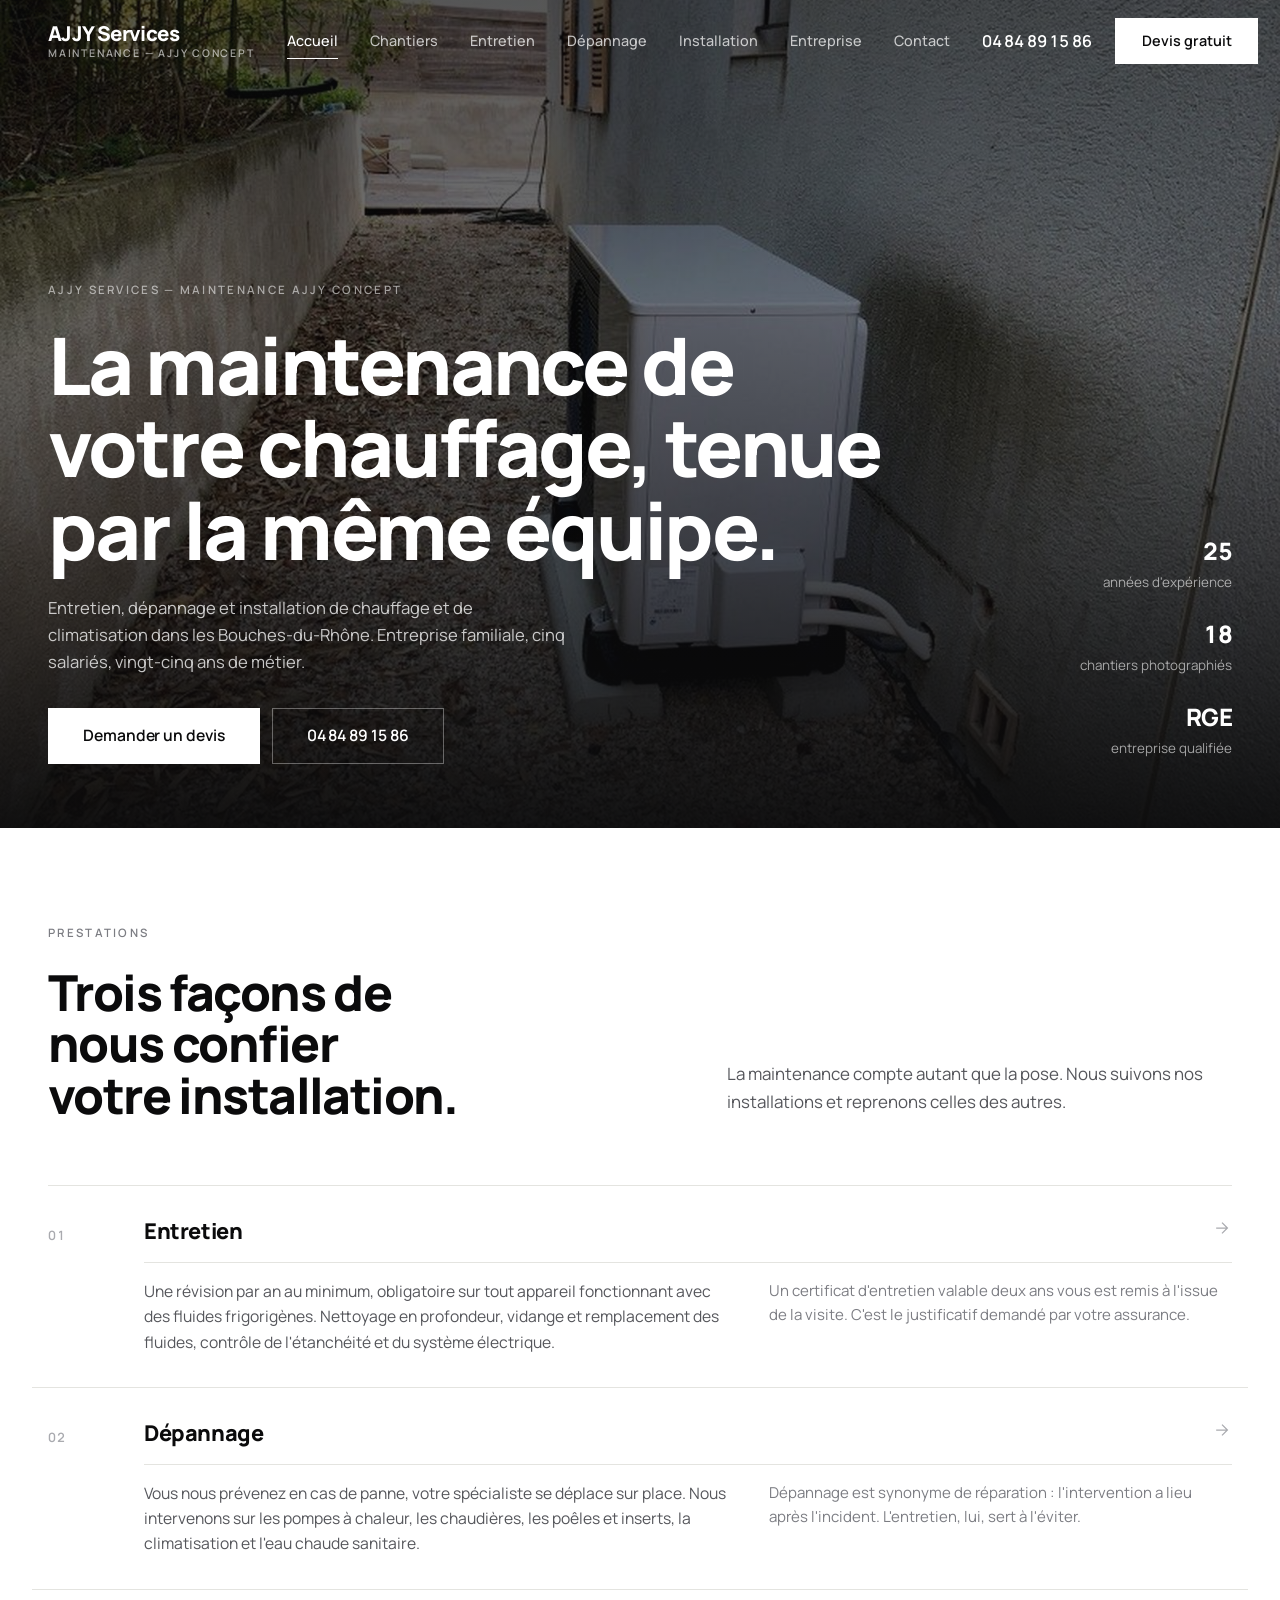
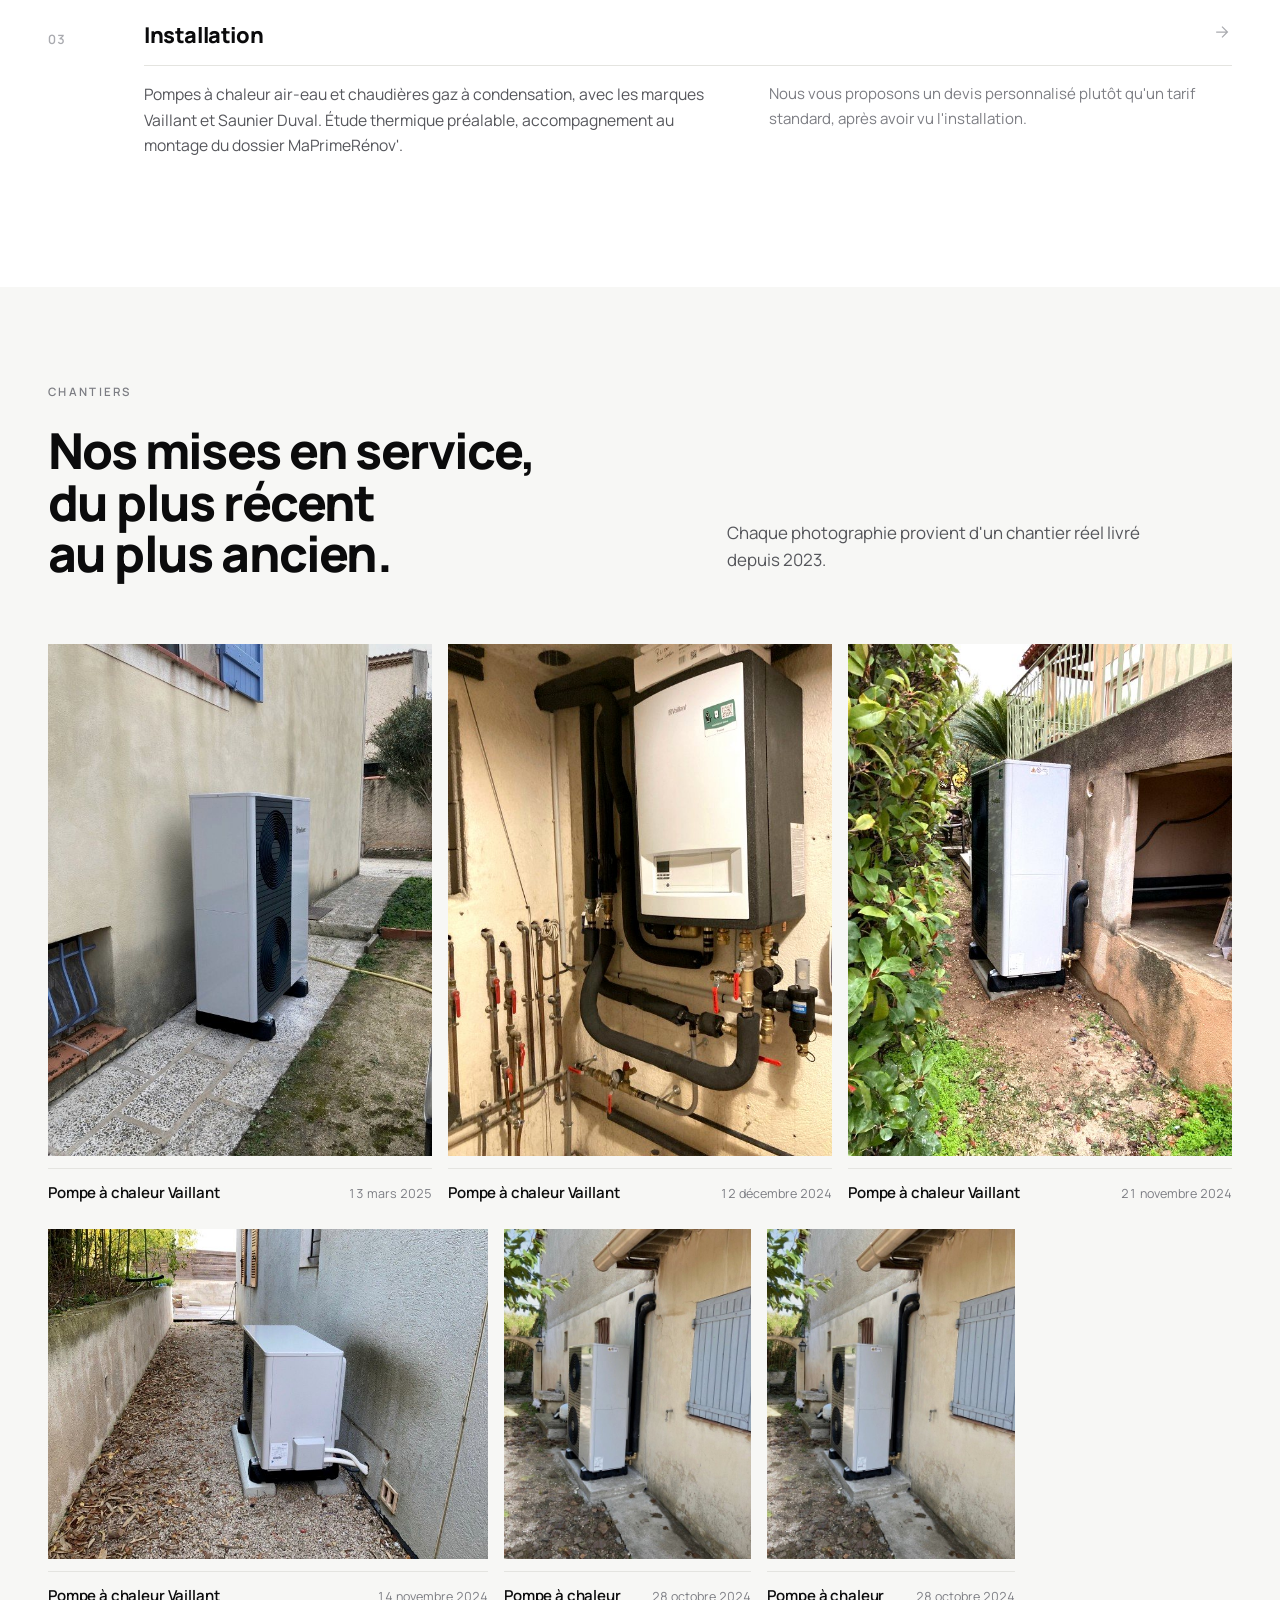
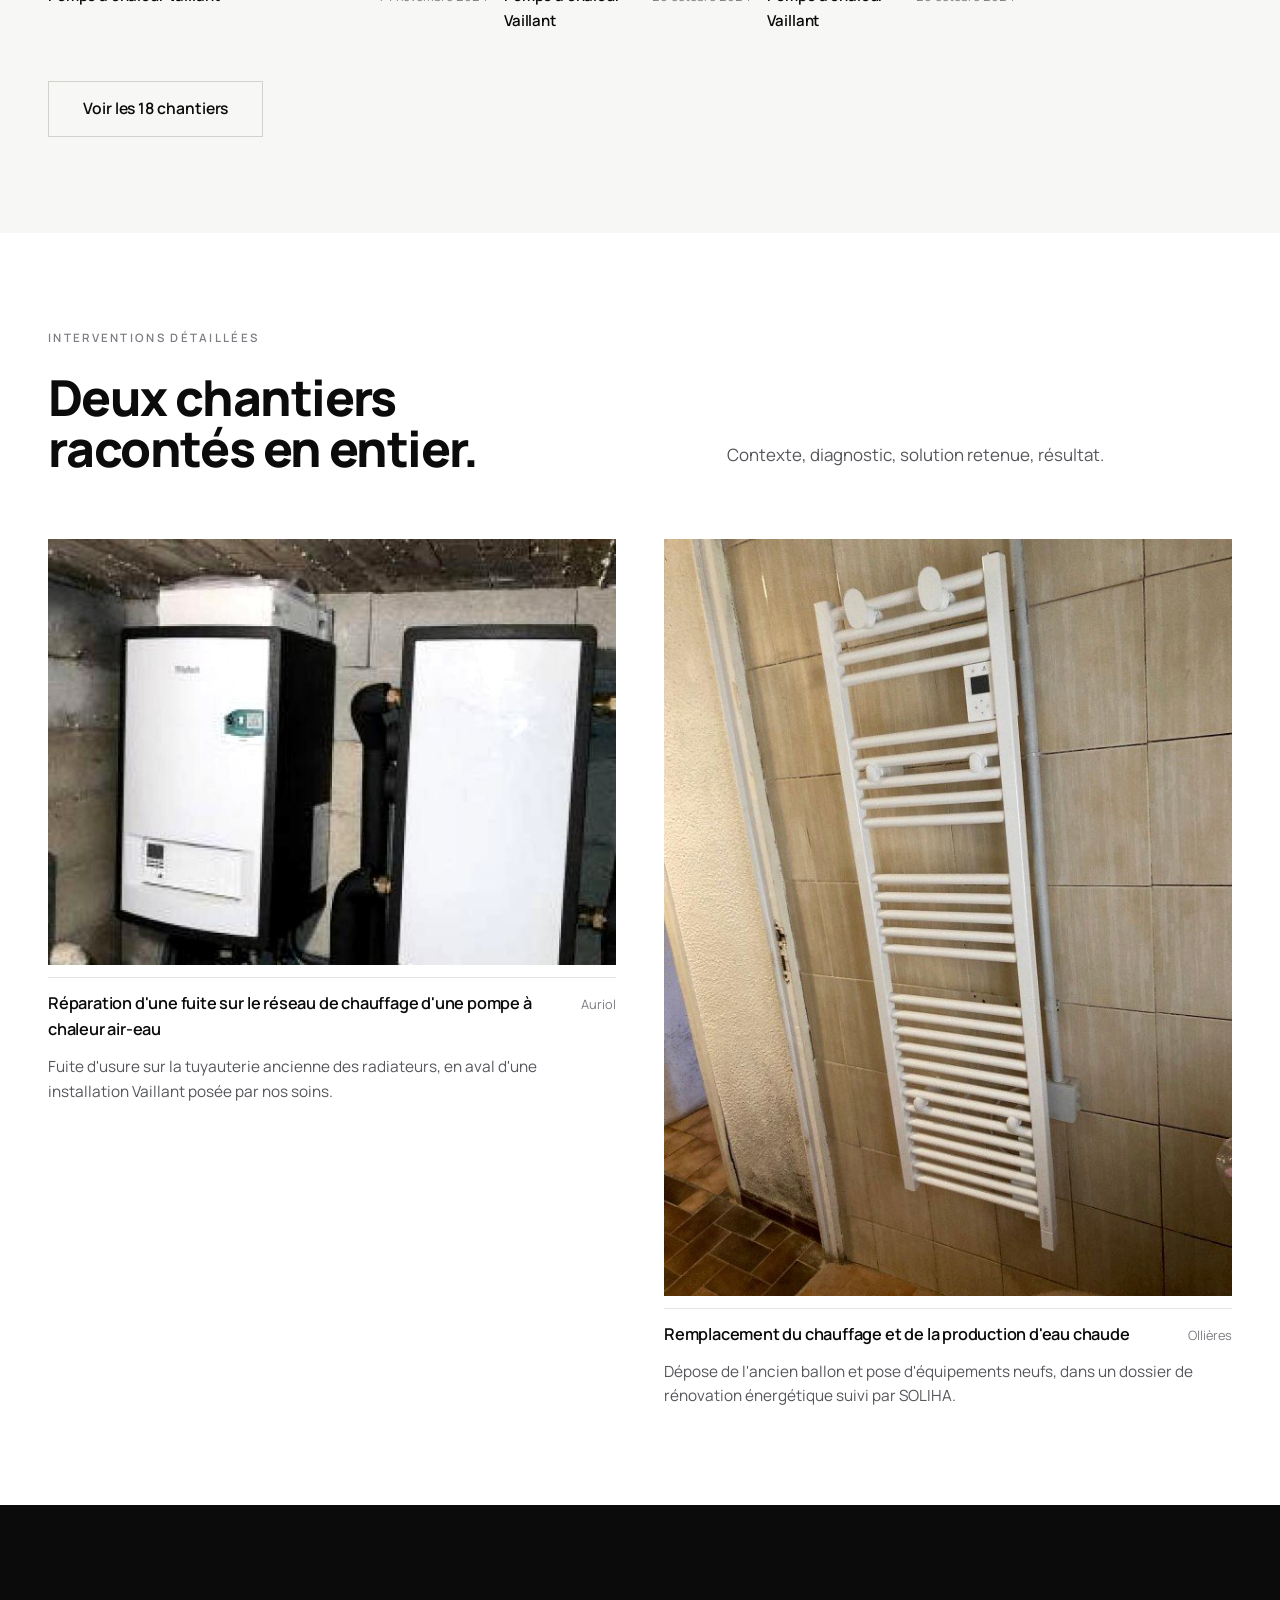
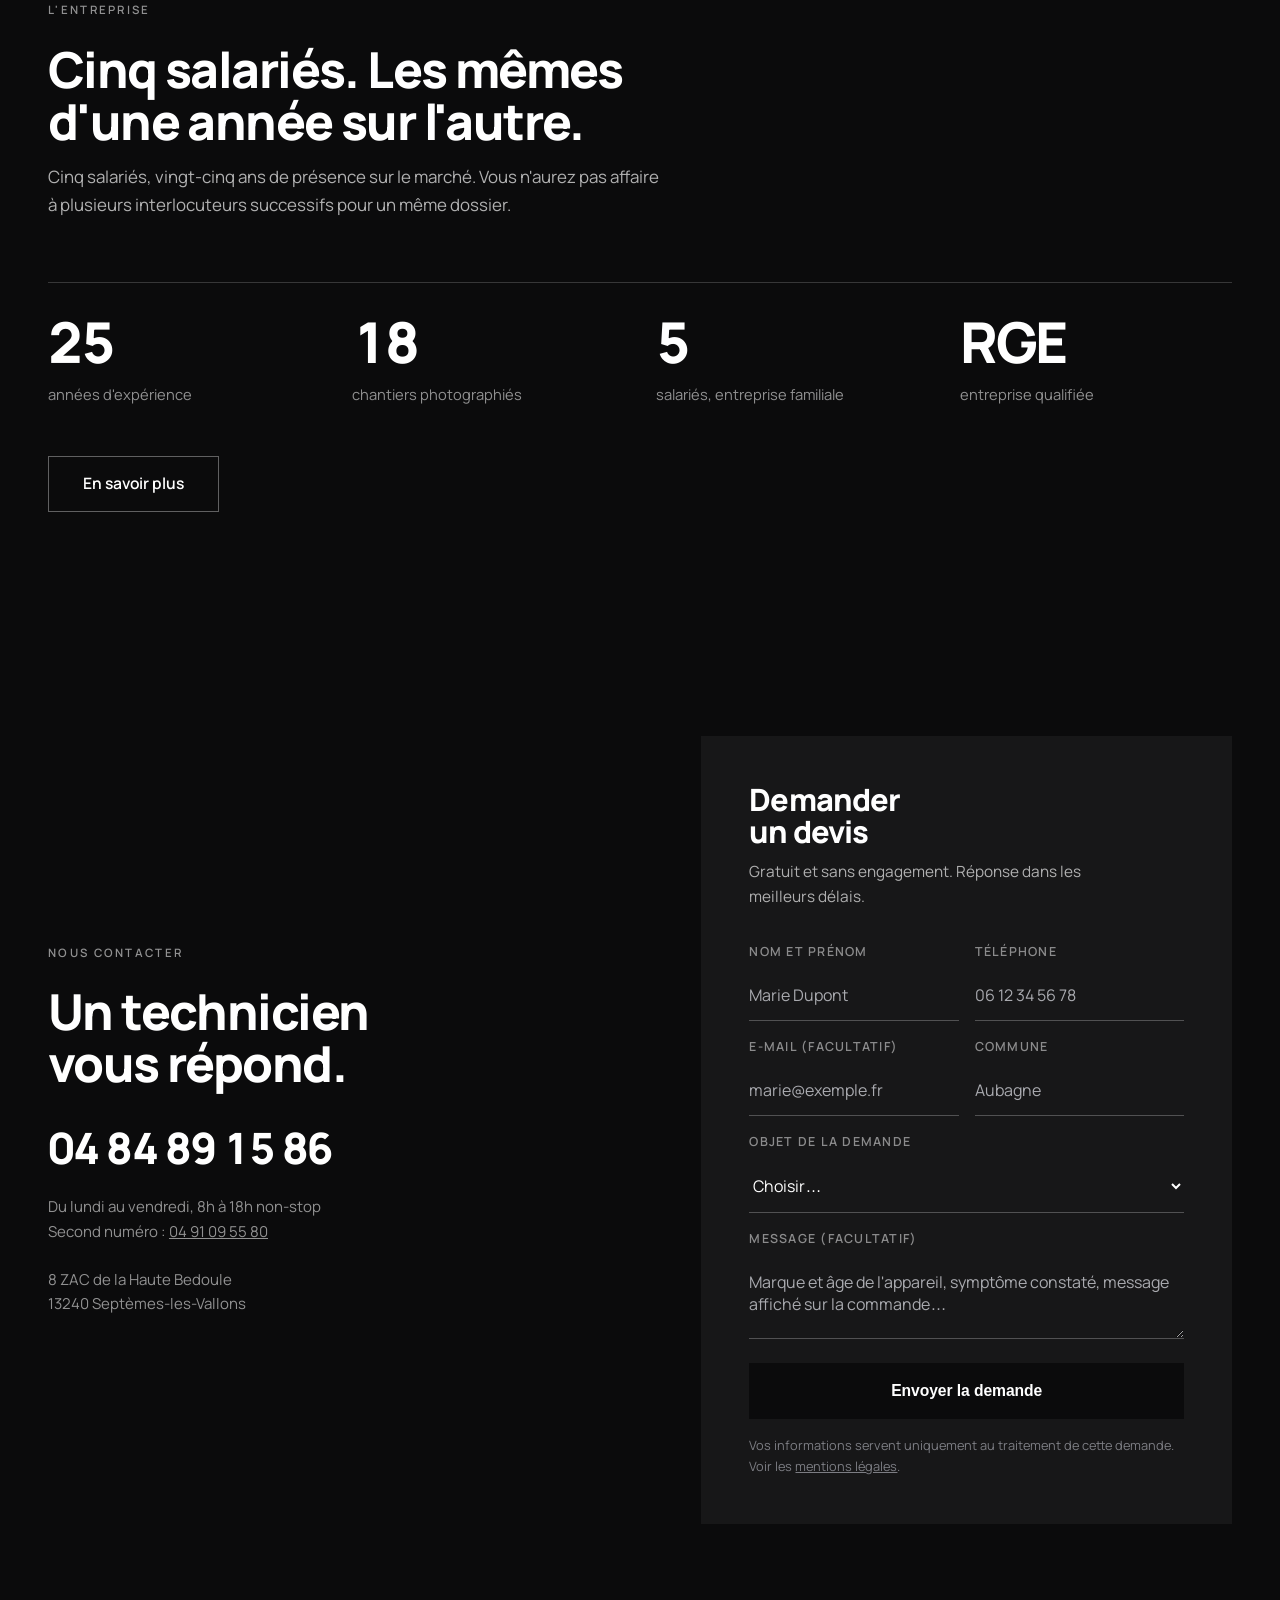
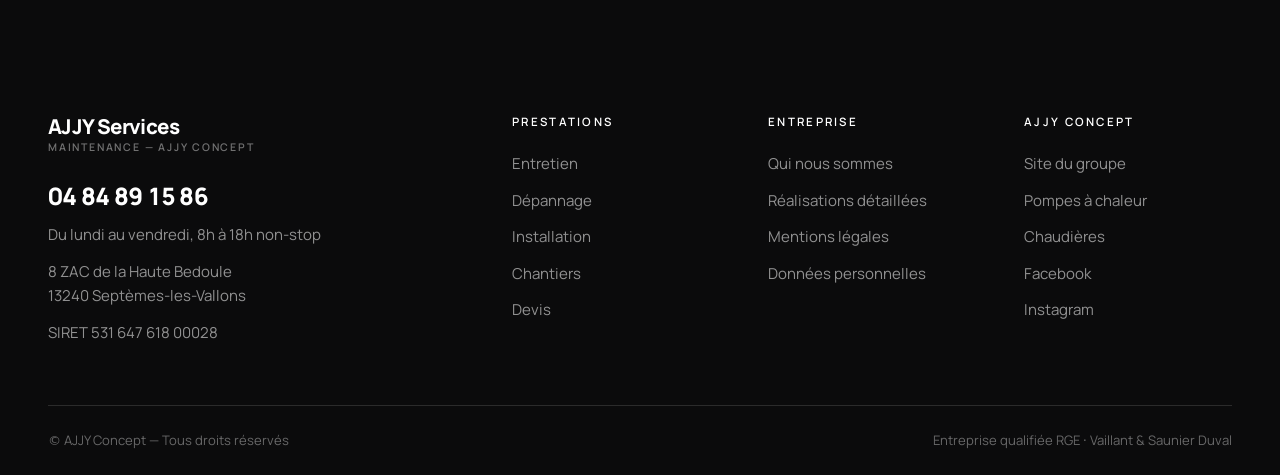
==== commit 1329ba6e: "Mise à jour du site AJJY Services Nouvelle version des pages et contenus.  Co-authored-by: Cursor <c" ====
--- a/index.html
+++ b/index.html
@@ -1,5 +1,5 @@
 <!DOCTYPE html>
-<html lang="fr" class="no-js">
+<html lang="fr">
 <head>
 <meta charset="UTF-8">
 <meta name="viewport" content="width=device-width,initial-scale=1">
@@ -23,571 +23,9 @@
 <link rel="preload" as="font" type="font/woff2" href="fonts/Manrope-400.woff2" crossorigin>
 <link rel="preload" as="font" type="font/woff2" href="fonts/Manrope-800.woff2" crossorigin>
 <link rel="preload" as="image" href="images/20250313-pompe-a-chaleur-vaillant-600.jpg" fetchpriority="high">
+<script>document.documentElement.className="js"</script>
+<link rel="stylesheet" href="style.css">
 <script type="application/ld+json">{"@context":"https://schema.org","@graph":[{"@type":"HVACBusiness","@id":"https://www.ajjyconcept.com/#ajjyservices","name":"AJJY Services","parentOrganization":{"@type":"Organization","name":"AJJY Concept","url":"https://www.ajjyconcept.com/"},"description":"AJJY Services, équipe de maintenance d'AJJY Concept : entretien, dépannage et installation d'équipements de chauffage, de climatisation et de production d'eau chaude sanitaire dans les Bouches-du-Rhône.","url":"https://www.ajjyconcept.com/","telephone":"+33484891586","priceRange":"€€","address":{"@type":"PostalAddress","streetAddress":"8 ZAC de la Haute Bedoule","addressLocality":"Septèmes-les-Vallons","postalCode":"13240","addressRegion":"Provence-Alpes-Côte d'Azur","addressCountry":"FR"},"geo":{"@type":"GeoCoordinates","latitude":43.3986,"longitude":5.3689},"sameAs":["https://www.facebook.com/PompeAChaleurMarseille","https://www.instagram.com/ajjy_concept/"],"areaServed":{"@type":"AdministrativeArea","name":"Bouches-du-Rhône","identifier":"13"},"openingHoursSpecification":[{"@type":"OpeningHoursSpecification","dayOfWeek":["Monday","Tuesday","Wednesday","Thursday","Friday"],"opens":"08:00","closes":"18:00"}],"brand":[{"@type":"Brand","name":"Vaillant"},{"@type":"Brand","name":"Saunier Duval"}]},{"@type":"WebSite","@id":"https://www.ajjyconcept.com/#s","url":"https://www.ajjyconcept.com/","name":"AJJY Services","inLanguage":"fr-FR","publisher":{"@id":"https://www.ajjyconcept.com/#ajjyservices"}},{"@type":"Service","serviceType":"Maintenance de chauffage et de climatisation","name":"Maintenance de chauffage et de climatisation","description":"Entretien, dépannage et installation d'équipements de chauffage et de climatisation dans les Bouches-du-Rhône.","provider":{"@id":"https://www.ajjyconcept.com/#ajjyservices"},"areaServed":{"@type":"AdministrativeArea","name":"Bouches-du-Rhône (13)"}}]}</script>
-<style>@font-face{font-family:'Manrope';font-style:normal;font-weight:400;font-display:swap;src:url(fonts/Manrope-400.woff2) format('woff2')}
-@font-face{font-family:'Manrope';font-style:normal;font-weight:500;font-display:swap;src:url(fonts/Manrope-500.woff2) format('woff2')}
-@font-face{font-family:'Manrope';font-style:normal;font-weight:600;font-display:swap;src:url(fonts/Manrope-600.woff2) format('woff2')}
-@font-face{font-family:'Manrope';font-style:normal;font-weight:800;font-display:swap;src:url(fonts/Manrope-800.woff2) format('woff2')}
-:root{
-  --ink:#0B0B0C; --ink-80:#2A2A2D; --ink-60:#55565B;
-  --gr:#7C7D83; --gr-l:#A9AAAF;
-  --pp:#FFFFFF; --pp-2:#F7F7F5; --pp-3:#EFEFEC;
-  --ln:#E4E4E0; --ln-2:#D2D2CD;
-  /* échelle d'espacement 4pt */
-  --s1:4px; --s2:8px; --s3:12px; --s4:16px; --s5:24px; --s6:32px;
-  --s7:48px; --s8:64px; --s9:96px; --s10:128px;
-  --ease:cubic-bezier(.22,.61,.36,1);
-}
-*{box-sizing:border-box;margin:0;padding:0}
-html{-webkit-text-size-adjust:100%;scroll-behavior:smooth}
-body{font-family:'Manrope',-apple-system,system-ui,sans-serif;background:var(--pp);color:var(--ink-60);
-  font-size:17px;line-height:1.62;font-weight:400;-webkit-font-smoothing:antialiased;
-  font-feature-settings:"kern" 1;overflow-x:hidden}
-h1,h2,h3,h4{color:var(--ink);font-weight:800;line-height:1.04;letter-spacing:-.032em;text-wrap:balance}
-h1{font-size:clamp(2.5rem,6.2vw,5.2rem)}
-h2{font-size:clamp(1.85rem,3.9vw,3.1rem)}
-h3{font-size:clamp(1.15rem,1.7vw,1.4rem);letter-spacing:-.018em;line-height:1.22}
-p{text-wrap:pretty}
-a{color:inherit;text-decoration:none}
-img{max-width:100%;display:block}
-ul,ol{list-style:none}
-b,strong{color:var(--ink);font-weight:600}
-::selection{background:var(--ink);color:#fff}
-:focus-visible{outline:2px solid var(--ink);outline-offset:3px}
-.sc-dk :focus-visible,.hero :focus-visible,.ph :focus-visible,.ft :focus-visible,
-.mm :focus-visible,.hdr.over :focus-visible{outline-color:#fff}
-.sr{position:absolute;width:1px;height:1px;overflow:hidden;clip:rect(0,0,0,0)}
-.skip{position:absolute;left:var(--s5);top:-200px;z-index:200;background:var(--ink);color:#fff;
-  padding:14px 22px;font-weight:600;font-size:.94rem;transition:top .2s var(--ease)}
-.skip:focus{top:var(--s5)}
-
-.w{max-width:1320px;margin:0 auto;padding:0 var(--s7)}
-.wn{max-width:780px}
-.wm{max-width:1060px}
-
-/* micro-libellé */
-.kk{display:block;font-size:.72rem;font-weight:600;letter-spacing:.2em;text-transform:uppercase;
-  color:var(--gr);margin-bottom:var(--s5)}
-.kk-w{color:rgba(255,255,255,.55)}
-
-/* ---------- en-tête minimal ---------- */
-.hdr{position:fixed;top:0;left:0;right:0;z-index:90;transition:background-color .4s var(--ease),
-  border-color .4s var(--ease),backdrop-filter .4s}
-.hdr{border-bottom:1px solid transparent}
-.hdr.solid{background:rgba(255,255,255,.94);backdrop-filter:saturate(1.4) blur(14px);border-bottom-color:var(--ln)}
-.hdr-in{max-width:1320px;margin:0 auto;padding:0 var(--s7);display:flex;align-items:center;
-  justify-content:space-between;gap:var(--s6);height:82px}
-.bd{display:flex;flex-direction:column;line-height:1;flex-shrink:0}
-.bd b{font-size:1.28rem;font-weight:800;letter-spacing:-.03em;color:var(--ink)}
-.bd span{font-size:.66rem;font-weight:600;letter-spacing:.17em;text-transform:uppercase;
-  color:var(--gr);margin-top:5px}
-.hdr.over .bd b{color:#fff}
-.hdr.over .bd span{color:rgba(255,255,255,.6)}
-.nv{display:flex;gap:var(--s6);margin-left:auto}
-.nv a{font-size:.9rem;font-weight:500;color:var(--ink-60);position:relative;padding:6px 0}
-.nv a::after{content:'';position:absolute;left:0;right:0;bottom:0;height:1px;background:currentColor;
-  transform:scaleX(0);transform-origin:right;transition:transform .34s var(--ease)}
-.nv a:hover{color:var(--ink)}
-.nv a:hover::after{transform:scaleX(1);transform-origin:left}
-.nv a.on{color:var(--ink)}
-.nv a.on::after{transform:scaleX(1)}
-.hdr.over .nv a{color:rgba(255,255,255,.72)}
-.hdr.over .nv a:hover,.hdr.over .nv a.on{color:#fff}
-.hdr-r{display:flex;align-items:center;gap:var(--s5);flex-shrink:0}
-.tl{font-size:1.02rem;font-weight:600;color:var(--ink);letter-spacing:-.01em;white-space:nowrap;
-  font-variant-numeric:tabular-nums}
-.hdr.over .tl{color:#fff}
-.bt{display:inline-flex;align-items:center;justify-content:center;gap:10px;height:46px;padding:0 26px;
-  font-size:.9rem;font-weight:600;letter-spacing:-.005em;border:1px solid transparent;
-  transition:background-color .28s var(--ease),color .28s var(--ease),border-color .28s var(--ease),
-  transform .28s var(--ease);white-space:nowrap}
-.bt-dk{background:var(--ink);color:#fff}
-.bt-dk:hover{background:var(--ink-80);color:#fff;transform:translateY(-1px)}
-.bt-lt{background:#fff;color:var(--ink)}
-.bt-lt:hover{background:var(--pp-3);color:var(--ink);transform:translateY(-1px)}
-.bt-ln{background:transparent;border-color:var(--ln-2);color:var(--ink)}
-.bt-ln:hover{border-color:var(--ink);background:var(--ink);color:#fff}
-.bt-lnw{background:transparent;border-color:rgba(255,255,255,.35);color:#fff}
-.bt-lnw:hover{background:#fff;border-color:#fff;color:var(--ink)}
-.bt-lg{height:56px;padding:0 34px;font-size:.98rem}
-.bt-fw{width:100%}
-.hdr.over .bt-dk{background:#fff;color:var(--ink)}
-.hdr.over .bt-dk:hover{background:rgba(255,255,255,.85)}
-.bg{display:none;background:none;border:none;padding:8px;cursor:pointer;color:var(--ink)}
-.hdr.over .bg{color:#fff}
-
-/* menu plein écran */
-.mm{position:fixed;inset:0;z-index:95;background:var(--ink);display:none;flex-direction:column;
-  padding:var(--s7) var(--s7) var(--s8);overflow-y:auto}
-.mm.open{display:flex}
-.mm-top{display:flex;justify-content:space-between;align-items:center;margin-bottom:var(--s8);height:82px;margin-top:calc(var(--s7) * -1)}
-.mm-top .bd b{color:#fff}.mm-top .bd span{color:rgba(255,255,255,.5)}
-.mm-x{background:none;border:none;color:#fff;padding:8px;cursor:pointer}
-.mm a.ml{display:block;font-size:clamp(2rem,8vw,3rem);font-weight:800;letter-spacing:-.035em;
-  color:#fff;padding:var(--s3) 0;border-bottom:1px solid rgba(255,255,255,.13)}
-.mm a.ml:active{color:var(--gr-l)}
-.mm-ft{margin-top:var(--s7);display:flex;flex-direction:column;gap:var(--s3)}
-.mm-ft .tl{color:#fff;font-size:1.6rem;font-weight:800;letter-spacing:-.03em}
-body.lk{overflow:hidden}
-
-/* ---------- héros pleine largeur ---------- */
-.hero{position:relative;min-height:min(92vh,880px);display:flex;align-items:flex-end;
-  background:var(--ink);overflow:hidden}
-.hero-img{position:absolute;inset:0}
-.hero-img img{width:100%;height:100%;object-fit:cover;object-position:center 42%;opacity:.62}
-.hero-sc{position:absolute;inset:0;background:
-  linear-gradient(to top,rgba(11,11,12,.94) 0%,rgba(11,11,12,.55) 34%,rgba(11,11,12,.28) 62%,rgba(11,11,12,.5) 100%)}
-.hero-in{position:relative;z-index:2;width:100%;max-width:1320px;margin:0 auto;
-  padding:0 var(--s7) var(--s8);display:grid;grid-template-columns:1fr auto;gap:var(--s7);align-items:end}
-.hero h1{color:#fff;max-width:16ch;margin-bottom:var(--s5)}
-.hero .ld{color:rgba(255,255,255,.76);font-size:clamp(1.02rem,1.3vw,1.16rem);max-width:52ch;
-  margin-bottom:var(--s6)}
-.hero-ac{display:flex;gap:var(--s3);flex-wrap:wrap}
-.hero-meta{text-align:right;color:rgba(255,255,255,.6);font-size:.84rem;line-height:1.5;
-  padding-bottom:6px;white-space:nowrap}
-.hero-meta b{display:block;color:#fff;font-size:1.5rem;font-weight:800;letter-spacing:-.03em;
-  font-variant-numeric:tabular-nums;margin-bottom:3px}
-.hero-meta div+div{margin-top:var(--s5)}
-
-/* ouverture de page interne */
-.ph{background:var(--ink);color:rgba(255,255,255,.7);padding:calc(82px + var(--s9)) 0 var(--s8);
-  position:relative;overflow:hidden;isolation:isolate}
-.ph-bg{position:absolute;inset:0;z-index:0}
-.ph-bg img{width:100%;height:100%;object-fit:cover;opacity:.5}
-.ph-bg::after{content:'';position:absolute;inset:0;background:
-  linear-gradient(100deg,rgba(11,11,12,.96) 0%,rgba(11,11,12,.86) 42%,rgba(11,11,12,.52) 78%,rgba(11,11,12,.62) 100%)}
-.ph .w{position:relative;z-index:1}
-.ph.tall{padding-bottom:var(--s9);min-height:min(58vh,540px);display:flex;align-items:flex-end}
-.ph.tall>.w{width:100%;flex:1 1 auto}
-.ph .bcr{font-size:.78rem;color:rgba(255,255,255,.42);margin-bottom:var(--s5);letter-spacing:.02em}
-.ph .bcr a{color:rgba(255,255,255,.68)}
-.ph .bcr a:hover{color:#fff}
-.ph h1{color:#fff;font-size:clamp(2.1rem,4.6vw,3.7rem);max-width:17ch;margin-bottom:var(--s5)}
-.ph p{color:rgba(255,255,255,.68);font-size:clamp(1rem,1.25vw,1.14rem);max-width:56ch}
-.ph-ac{display:flex;gap:var(--s3);flex-wrap:wrap;margin-top:var(--s6)}
-
-/* ---------- sections ---------- */
-.sc{padding:var(--s9) 0}
-.sc-tight{padding:var(--s8) 0}
-.sc-alt{background:var(--pp-2)}
-.sc-dk{background:var(--ink);color:rgba(255,255,255,.66)}
-.sc-dk h2,.sc-dk h3{color:#fff}
-.hd2{display:grid;grid-template-columns:minmax(0,1fr) minmax(0,.82fr);gap:var(--s8);
-  align-items:end;margin-bottom:var(--s8)}
-.hd2 h2{max-width:15ch}
-.hd2 p{font-size:1.06rem;padding-bottom:6px}
-.hd1{max-width:62ch;margin-bottom:var(--s8)}
-.hd1 p{font-size:1.06rem;margin-top:var(--s4)}
-
-/* ---------- galerie : ratios uniformes, aucune déformation ---------- */
-.gal{display:flex;flex-wrap:wrap;gap:var(--s5) var(--s4)}
-.gal::after{content:'';flex-grow:999999}
-.gal figure{margin:0;flex:var(--r) 1 calc(var(--r) * 330px);min-width:0}
-.gal.g4 figure{flex-basis:calc(var(--r) * 285px)}
-.gal .fr{position:relative;overflow:hidden;background:var(--pp-3);display:block;aspect-ratio:var(--r)}
-.gal .fr img{width:100%;height:100%;object-fit:cover;display:block;transition:transform 1.1s var(--ease)}
-.gal figure:hover .fr img{transform:scale(1.045)}
-.gal figcaption{padding-top:var(--s3);display:flex;justify-content:space-between;gap:var(--s4);
-  align-items:baseline;border-top:1px solid var(--ln);margin-top:var(--s3)}
-.gal figcaption b{font-size:.94rem;font-weight:600;color:var(--ink);letter-spacing:-.01em}
-.gal figcaption span{font-size:.78rem;color:var(--gr);white-space:nowrap;font-variant-numeric:tabular-nums}
-.sc-dk .gal figcaption{border-top-color:rgba(255,255,255,.16)}
-.sc-dk .gal figcaption b{color:#fff}
-.sc-dk .gal figcaption span{color:rgba(255,255,255,.5)}
-.yr{display:flex;align-items:baseline;gap:var(--s4);margin:var(--s8) 0 var(--s5);
-  padding-bottom:var(--s3);border-bottom:1px solid var(--ln)}
-.yr:first-of-type{margin-top:0}
-.yr b{font-size:1.6rem;font-weight:800;color:var(--ink);letter-spacing:-.03em}
-.yr span{font-size:.8rem;color:var(--gr);letter-spacing:.03em}
-
-/* ---------- index de prestations ---------- */
-.ix{border-top:1px solid var(--ln)}
-.ix a{display:grid;grid-template-columns:64px minmax(0,1fr);gap:0 var(--s6);
-  padding:var(--s6) var(--s4);margin:0 calc(var(--s4) * -1);border-bottom:1px solid var(--ln);
-  transition:background-color .35s var(--ease)}
-.ix a:last-child{border-bottom:none}
-.ix a:hover{background:var(--pp-2)}
-.sc-alt .ix a:hover{background:var(--pp-3)}
-.ix .no{grid-column:1;grid-row:1/3;font-size:.8rem;font-weight:600;color:var(--gr-l);
-  padding-top:7px;font-variant-numeric:tabular-nums;letter-spacing:.06em}
-.ix .tt{grid-column:2;display:flex;justify-content:space-between;align-items:baseline;
-  gap:var(--s5);margin-bottom:var(--s4);padding-bottom:var(--s4);border-bottom:1px solid var(--ln)}
-.sc-alt .ix .tt{border-bottom-color:var(--ln-2)}
-.ix .tt h3{margin:0}
-.ix .cl{grid-column:2;display:grid;grid-template-columns:minmax(0,1fr) minmax(0,.78fr);gap:var(--s6)}
-.ix p{font-size:.98rem;margin:0}
-.ix .side{font-size:.94rem;color:var(--gr);margin:0}
-.ix .ar{flex-shrink:0;color:var(--gr-l);transition:transform .45s var(--ease),color .3s;align-self:center}
-.ix a:hover .ar{transform:translateX(10px);color:var(--ink)}
-.sc-dk .ix,.sc-dk .ix a{border-color:rgba(255,255,255,.14)}
-.sc-dk .ix p,.sc-dk .ix .side{color:rgba(255,255,255,.6)}
-
-/* ---------- chiffres ---------- */
-.fig{display:grid;grid-template-columns:repeat(4,1fr);gap:var(--s6);border-top:1px solid var(--ln);
-  padding-top:var(--s6)}
-.fig b{display:block;font-size:clamp(2.4rem,4.4vw,3.6rem);font-weight:800;color:var(--ink);
-  letter-spacing:-.04em;line-height:.95;font-variant-numeric:tabular-nums;margin-bottom:var(--s3)}
-.fig span{font-size:.92rem;color:var(--gr)}
-.sc-dk .fig{border-top-color:rgba(255,255,255,.18)}
-.sc-dk .fig b{color:#fff}
-.sc-dk .fig span{color:rgba(255,255,255,.55)}
-
-/* ---------- texte long ---------- */
-.tx h2{margin:var(--s8) 0 var(--s5)}
-.tx h2:first-child{margin-top:0}
-.tx h3{margin:var(--s6) 0 var(--s3)}
-.tx p{margin-bottom:var(--s4);font-size:1.04rem}
-.tx ul{margin:0 0 var(--s5)}
-.tx ul li{position:relative;padding-left:var(--s5);margin-bottom:var(--s3)}
-.tx ul li::before{content:'';position:absolute;left:0;top:13px;width:8px;height:1px;background:var(--ink)}
-.tx ol{counter-reset:o;margin:0 0 var(--s5)}
-.tx ol li{counter-increment:o;position:relative;padding-left:var(--s6);margin-bottom:var(--s4)}
-.tx ol li::before{content:counter(o,decimal-leading-zero);position:absolute;left:0;top:1px;
-  font-size:.82rem;font-weight:600;color:var(--gr-l);font-variant-numeric:tabular-nums}
-.tx a{text-decoration:underline;text-underline-offset:3px;text-decoration-color:var(--ln-2)}
-.tx a:hover{text-decoration-color:var(--ink)}
-.tx figure{margin:var(--s6) 0}
-.tx figure img{width:100%}
-.tx figcaption{font-size:.84rem;color:var(--gr);margin-top:var(--s3);padding-top:var(--s3);
-  border-top:1px solid var(--ln)}
-.lead{font-size:clamp(1.15rem,1.7vw,1.42rem);line-height:1.45;color:var(--ink);font-weight:500;
-  letter-spacing:-.014em;margin-bottom:var(--s6)}
-
-/* citation / mise en exergue */
-.qt{border-top:1px solid var(--ink);padding-top:var(--s5);margin:var(--s7) 0}
-.qt p{font-size:clamp(1.1rem,1.6vw,1.34rem);line-height:1.42;color:var(--ink);font-weight:500;
-  letter-spacing:-.015em;margin:0}
-.nb{background:var(--pp-2);padding:var(--s5) var(--s6);margin:var(--s6) 0}
-.nb p{margin:0;font-size:.98rem}
-.nb .kk{margin-bottom:var(--s3)}
-
-/* ---------- données ---------- */
-.dt{width:100%;border-collapse:collapse;margin:var(--s5) 0 var(--s6);font-size:.98rem}
-.dt caption{text-align:left;font-size:.72rem;font-weight:600;letter-spacing:.2em;text-transform:uppercase;
-  color:var(--gr);padding-bottom:var(--s4)}
-.dt td{padding:var(--s4) var(--s5) var(--s4) 0;border-bottom:1px solid var(--ln);vertical-align:top}
-.dt td:first-child{color:var(--gr);width:36%}
-.dt td:last-child{color:var(--ink);font-weight:500}
-.dt tr:first-child td{border-top:1px solid var(--ln)}
-
-/* ---------- formulaire ---------- */
-.fm{background:var(--pp-2);padding:var(--s7)}
-.sc-dk .fm{background:rgba(255,255,255,.05)}
-.fm h2{font-size:clamp(1.5rem,2.4vw,2rem);margin-bottom:var(--s3)}
-.fm .sb{font-size:.96rem;margin-bottom:var(--s6)}
-.fr2{display:grid;grid-template-columns:1fr 1fr;gap:var(--s4)}
-.fl{margin-bottom:var(--s4)}
-.fl label{display:block;font-size:.78rem;font-weight:600;letter-spacing:.1em;text-transform:uppercase;
-  color:var(--gr);margin-bottom:var(--s2)}
-.fl input,.fl select,.fl textarea{width:100%;padding:14px 0;border:none;border-bottom:1px solid var(--ln-2);
-  background:transparent;font-family:'Manrope',sans-serif;font-size:1rem;color:var(--ink);
-  border-radius:0;transition:border-color .3s var(--ease)}
-.fl input:focus,.fl select:focus,.fl textarea:focus{outline:none;border-bottom-color:var(--ink)}
-.fl input::placeholder,.fl textarea::placeholder{color:var(--gr-l)}
-.fl textarea{min-height:82px;resize:vertical}
-.fl .er{display:none;font-size:.8rem;color:#B02A20;font-weight:500;margin-top:6px}
-.fl.bad input,.fl.bad select{border-bottom-color:#B02A20}
-.fl.bad .er{display:block}
-.sc-dk .fl input,.sc-dk .fl select,.sc-dk .fl textarea{color:#fff;border-bottom-color:rgba(255,255,255,.25)}
-.sc-dk .fl input:focus,.sc-dk .fl select:focus,.sc-dk .fl textarea:focus{border-bottom-color:#fff}
-.sc-dk .fl label{color:rgba(255,255,255,.5)}
-.sc-dk .fl option{color:var(--ink)}
-.hp{position:absolute;left:-9999px}
-.ms{display:none;padding:var(--s4) 0;font-size:.94rem;color:#B02A20;border-top:1px solid #B02A20;
-  margin-top:var(--s4)}
-.ms.on{display:block}
-.rg{font-size:.8rem;color:var(--gr);margin-top:var(--s4)}
-.dn{display:none}
-.dn.on{display:block}
-.dn h3{margin-bottom:var(--s3)}
-
-/* ---------- appel à l'action final ---------- */
-.duo{display:grid;grid-template-columns:1fr 1fr;gap:var(--s7);align-items:start}
-.duo figure{margin:0}
-.duo .fr{display:block;overflow:hidden;background:var(--pp-3)}
-.duo .fr img{width:100%;height:auto;display:block;transition:transform 1.1s var(--ease)}
-.duo figure:hover .fr img{transform:scale(1.04)}
-.duo figcaption{padding-top:var(--s3);margin-top:var(--s3);border-top:1px solid var(--ln);
-  display:flex;justify-content:space-between;gap:var(--s4);align-items:baseline}
-.duo figcaption b{font-size:1.02rem;font-weight:600;color:var(--ink);letter-spacing:-.012em}
-.duo figcaption span{font-size:.8rem;color:var(--gr);white-space:nowrap}
-.duo p{font-size:.96rem;margin-top:var(--s3)}
-
-.cta{padding:var(--s10) 0}
-.cta-in{display:grid;grid-template-columns:minmax(0,1fr) minmax(0,.9fr);gap:var(--s8);align-items:center}
-.cta h2{max-width:13ch}
-.cta .tl-big{display:inline-block;font-size:clamp(1.9rem,3.4vw,2.7rem);font-weight:800;
-  letter-spacing:-.035em;color:#fff;margin:var(--s5) 0 var(--s3);font-variant-numeric:tabular-nums}
-.cta .tl-big:hover{color:var(--gr-l)}
-
-/* ---------- pied de page ---------- */
-.ft{background:var(--ink);color:rgba(255,255,255,.55);padding:var(--s8) 0 var(--s5);font-size:.94rem}
-.ft-g{display:grid;grid-template-columns:2fr 1fr 1fr 1fr;gap:var(--s7);padding-bottom:var(--s7);
-  border-bottom:1px solid rgba(255,255,255,.13)}
-.ft h4{color:#fff;font-size:.72rem;font-weight:600;letter-spacing:.2em;text-transform:uppercase;
-  margin-bottom:var(--s5)}
-.ft a{display:block;color:rgba(255,255,255,.55);margin-bottom:var(--s3);
-  transition:color .25s var(--ease)}
-.ft a:hover{color:#fff}
-.ft p{margin-bottom:var(--s3)}
-.ft .bd b{color:#fff}.ft .bd span{color:rgba(255,255,255,.42)}
-.ft .tlf{color:#fff;font-size:1.5rem;font-weight:800;letter-spacing:-.03em;margin:var(--s5) 0 var(--s2);
-  font-variant-numeric:tabular-nums}
-.ft-b{display:flex;justify-content:space-between;flex-wrap:wrap;gap:var(--s4);padding-top:var(--s5);
-  font-size:.82rem;color:rgba(255,255,255,.38)}
-.ft-b a{display:inline;color:rgba(255,255,255,.38)}
-.ft-b a:hover{color:#fff}
-
-/* apparition au défilement */
-.rv{opacity:0;transform:translateY(18px);transition:opacity .8s var(--ease),transform .8s var(--ease)}
-.no-js .rv{opacity:1;transform:none}
-.rv.in{opacity:1;transform:none}
-
-/* ---------- responsive ---------- */
-
-/* confort tactile général */
-@media(hover:none){
-  a,button{-webkit-tap-highlight-color:rgba(11,11,12,.08)}
-  .ms2 figure:hover img,.gal figure:hover img,.trio figure:hover img,
-  .duo figure:hover img{transform:none}
-}
-
-/* ————— grand ordinateur portable ————— */
-@media(max-width:1180px){
-  .w{padding:0 var(--s6)}
-  .hdr-in{padding:0 var(--s6)}
-  .hero-in{padding:0 var(--s6) var(--s7)}
-  .nv{gap:var(--s5)}
-  .nv a{font-size:.86rem}
-  .gal figure{flex-basis:calc(var(--r) * 300px)}
-  .gal.g4 figure{flex-basis:calc(var(--r) * 265px)}
-}
-
-/* ————— tablette paysage : bascule sur le menu ————— */
-@media(max-width:1020px){
-  .nv,.tl{display:none}
-  .bg{display:block}
-  .hd2{grid-template-columns:1fr;gap:var(--s5);align-items:start}
-  .hd2 h2{max-width:20ch}
-  .ix a{grid-template-columns:48px minmax(0,1fr);gap:0 var(--s5)}
-  .ix .cl{grid-template-columns:1fr;gap:var(--s4)}
-  .ix .side{padding-top:var(--s4);border-top:1px solid var(--ln)}
-  .cta-in{grid-template-columns:1fr;gap:var(--s6)}
-  .fig{grid-template-columns:1fr 1fr;gap:var(--s5)}
-  .ft-g{grid-template-columns:1fr 1fr;gap:var(--s6)}
-  .ms2{grid-template-columns:1fr;gap:var(--s6)}
-  .ms2.rev>figure{order:0}
-  .gal figure{flex-basis:calc(var(--r) * 272px)}
-  .gal.g4 figure{flex-basis:calc(var(--r) * 248px)}
-}
-
-/* ————— tablette portrait ————— */
-@media(max-width:860px){
-  .sc{padding:var(--s8) 0}
-  .cta{padding:var(--s8) 0}
-  .duo{grid-template-columns:1fr;gap:var(--s7)}
-  .trio{grid-template-columns:1fr 1fr}
-  .trio figure:nth-child(3){display:none}
-  .gal figure,.gal.g4 figure{flex-basis:calc(var(--r) * 250px)}
-}
-
-/* ————— téléphone ————— */
-@media(max-width:720px){
-  html{scroll-padding-top:76px}
-  body{font-size:16px;padding-bottom:64px}          /* place pour la barre d'appel */
-  .w{padding:0 var(--s5)}
-  .wn{max-width:none}
-
-  /* en-tête compact */
-  .hdr-in{padding:0 var(--s5);height:64px}
-  .bd b{font-size:1.14rem}
-  .bd span{font-size:.6rem;letter-spacing:.14em}
-  .hdr-r{gap:var(--s3)}
-  .hdr-r .bt{display:none}                          /* le devis passe dans la barre basse */
-  .bg{padding:10px;margin-left:var(--s2)}
-
-  /* menu plein écran */
-  .mm{padding:var(--s5) var(--s5) calc(var(--s7) + env(safe-area-inset-bottom))}
-  .mm-top{height:64px;margin-top:0;margin-bottom:var(--s6)}
-  .mm a.ml{font-size:clamp(1.6rem,7.4vw,2.2rem);padding:var(--s4) 0}
-  .mm-ft{margin-top:var(--s6)}
-
-  /* héros */
-  .hero{min-height:auto}
-  .hero-in{grid-template-columns:1fr;padding:calc(64px + var(--s7)) var(--s5) var(--s7);gap:var(--s6)}
-  .hero h1{max-width:none;font-size:clamp(2rem,8.4vw,2.6rem)}
-  .hero .ld{font-size:1rem;margin-bottom:var(--s5)}
-  .hero-ac{flex-direction:column;gap:var(--s3)}
-  .hero-ac .bt{width:100%}
-  .hero-meta{text-align:left;display:grid;grid-template-columns:repeat(3,1fr);gap:var(--s4);
-    padding-top:var(--s5);border-top:1px solid rgba(255,255,255,.18);white-space:normal}
-  .hero-meta div+div{margin-top:0}
-  .hero-meta b{font-size:1.24rem}
-  .hero-meta div{font-size:.76rem;line-height:1.35}
-
-  /* bannières internes */
-  .ph{padding:calc(64px + var(--s6)) 0 var(--s6)}
-  .ph.tall{min-height:auto;padding-bottom:var(--s6);display:block}
-  .ph h1{font-size:clamp(1.8rem,7.6vw,2.4rem)}
-  .ph p{font-size:1rem}
-  .ph-ac{flex-direction:column;gap:var(--s3)}
-  .ph-ac .bt{width:100%}
-  .ph-bg img{opacity:.42}
-
-  /* titres de section */
-  .hd1,.hd2{margin-bottom:var(--s6)}
-  h2{font-size:clamp(1.6rem,6.4vw,2.1rem)}
-  .lead{font-size:1.1rem}
-
-  /* galerie : une ou deux par rangée, jamais de timbre-poste */
-  .gal{gap:var(--s5) var(--s3)}
-  .gal figure,.gal.g4 figure{flex-basis:calc(var(--r) * 260px)}
-  .gal figcaption{flex-direction:column;gap:2px;align-items:flex-start}
-  .yr{margin:var(--s6) 0 var(--s5)}
-  .yr b{font-size:1.3rem}
-
-  /* triptyque : une seule photo, format large */
-  .trio{grid-template-columns:1fr;gap:1px}
-  .trio figure{aspect-ratio:16/10}
-  .trio figure:nth-child(3){display:block}
-  .trio figcaption{padding:var(--s5) var(--s4) var(--s4)}
-
-  /* index de prestations */
-  .ix a{grid-template-columns:1fr;gap:var(--s3);padding:var(--s5) var(--s3);
-    margin:0 calc(var(--s3) * -1)}
-  .ix .no{grid-row:auto;grid-column:1;padding-top:0}
-  .ix .tt,.ix .cl{grid-column:1}
-  .ix .tt{margin-bottom:var(--s3);padding-bottom:var(--s3)}
-  .ix .ar{display:none}
-
-  /* chiffres et tableaux */
-  .fig{grid-template-columns:1fr 1fr;gap:var(--s5)}
-  .fig b{font-size:2.1rem}
-  .dt td{padding:var(--s3) var(--s4) var(--s3) 0}
-  .dt td:first-child{width:42%}
-  .dt{font-size:.94rem}
-
-  /* formulaire */
-  .fm{padding:var(--s5)}
-  .fr2{grid-template-columns:1fr;gap:0}
-  .fl input,.fl select,.fl textarea{font-size:16px}   /* évite le zoom automatique iOS */
-
-  /* média */
-  .mw{margin:var(--s6) 0}
-  .ms2{gap:var(--s5)}
-
-  /* pied de page */
-  .ft{padding:var(--s7) 0 var(--s4)}
-  .ft-g{grid-template-columns:1fr;gap:var(--s6);padding-bottom:var(--s6)}
-  .ft a{padding:5px 0;margin-bottom:var(--s2)}        /* cibles tactiles */
-  .ft-b{flex-direction:column;gap:var(--s2);font-size:.78rem}
-
-  /* barre d'appel permanente */
-  .dock{display:grid}
-}
-
-/* ————— petit téléphone ————— */
-@media(max-width:400px){
-  .w{padding:0 var(--s4)}
-  .hdr-in{padding:0 var(--s4)}
-  .bd b{font-size:1.05rem}
-  .bd span{display:none}
-  .hero-in{padding:calc(64px + var(--s6)) var(--s4) var(--s6)}
-  .hero h1{font-size:1.92rem}
-  .hero-meta{grid-template-columns:1fr 1fr}
-  .hero-meta div:last-child{grid-column:1/3}
-  .fig{grid-template-columns:1fr}
-  .gal figure,.gal.g4 figure{flex-basis:100%;flex-grow:1}
-  .trio figure{aspect-ratio:4/3}
-  .dt td:first-child{width:46%}
-  .lead{font-size:1.04rem}
-}
-
-/* ————— barre d'appel bas d'écran ————— */
-.dock{display:none;position:fixed;left:0;right:0;bottom:0;z-index:80;
-  grid-template-columns:1fr 1fr;
-  background:rgba(255,255,255,.96);backdrop-filter:saturate(1.4) blur(12px);
-  border-top:1px solid var(--ln);
-  padding-bottom:env(safe-area-inset-bottom)}
-.dock a{display:flex;align-items:center;justify-content:center;gap:9px;min-height:56px;
-  font-size:.95rem;font-weight:600;letter-spacing:-.01em;color:var(--ink);text-decoration:none}
-.dock a+a{background:var(--ink);color:#fff}
-.dock a:active{opacity:.72}
-.dock svg{flex-shrink:0}
-
-@media print{
-  .hdr,.mm,.skip,.fm,.cta .fm,.ft-g,.gal .fr,.trio,.hero-img,.hero-sc,.ph-bg{display:none!important}
-  body{font-size:11pt;color:#000;background:#fff}
-  .hero,.ph,.sc-dk,.ft{background:#fff!important;color:#000!important}
-  .hero h1,.ph h1,.sc-dk h2,.sc-dk h3,.ft h4{color:#000!important}
-  .hero .ld,.ph p,.sc-dk p{color:#333!important}
-  .sc,.cta{padding:12pt 0}
-  a{color:#000;text-decoration:underline}
-  a[href^="http"]::after{content:" (" attr(href) ")";font-size:8pt;color:#555}
-  a[href^="tel:"]::after,a[href^="#"]::after{content:""}
-  .ix a,figure,table,.qt,.nb{break-inside:avoid}
-  h2,h3{break-after:avoid}
-}
-@media(prefers-reduced-motion:reduce){
-  *{transition:none!important;animation:none!important}
-  .rv{opacity:1;transform:none}
-  html{scroll-behavior:auto}
-}
-
-/* ---------- blocs média ---------- */
-.mw{margin:var(--s8) 0}
-.mw .fr{display:block;background:var(--pp-3);overflow:hidden}
-.mw img{width:100%;height:auto;display:block}
-.mw figcaption{display:flex;justify-content:space-between;gap:var(--s5);align-items:baseline;
-  padding-top:var(--s3);margin-top:var(--s3);border-top:1px solid var(--ln)}
-.mw figcaption b{font-size:.96rem;font-weight:600;color:var(--ink);letter-spacing:-.012em}
-.mw figcaption span{font-size:.82rem;color:var(--gr);white-space:nowrap;font-variant-numeric:tabular-nums}
-.sc-dk .mw figcaption{border-top-color:rgba(255,255,255,.16)}
-.sc-dk .mw figcaption b{color:#fff}
-.sc-dk .mw figcaption span{color:rgba(255,255,255,.5)}
-
-.ms2{display:grid;grid-template-columns:minmax(0,1fr) minmax(0,1fr);gap:var(--s7);align-items:center}
-.ms2.rev>figure{order:2}
-.ms2 figure{margin:0}
-.ms2 .fr{display:block;overflow:hidden;background:var(--pp-3)}
-.ms2 img{width:100%;height:auto;display:block;transition:transform 1.1s var(--ease)}
-.ms2 figure:hover img{transform:scale(1.035)}
-.ms2 figcaption{padding-top:var(--s3);margin-top:var(--s3);border-top:1px solid var(--ln);
-  font-size:.86rem;color:var(--gr)}
-.ms2 .cnt h3{margin-bottom:var(--s4)}
-.ms2 .cnt p{font-size:1rem;margin-bottom:var(--s3)}
-.ms2 .cnt ul{margin:var(--s4) 0 0}
-.ms2 .cnt ul li{position:relative;padding-left:var(--s5);margin-bottom:var(--s3);font-size:.97rem}
-.ms2 .cnt ul li::before{content:'';position:absolute;left:0;top:13px;width:8px;height:1px;background:var(--ink)}
-
-/* triptyque photo pleine largeur */
-.trio{display:grid;grid-template-columns:repeat(3,1fr);gap:2px;background:var(--ln)}
-.trio figure{margin:0;position:relative;overflow:hidden;background:var(--pp-3);aspect-ratio:1/1}
-.trio img{width:100%;height:100%;object-fit:cover;transition:transform 1.2s var(--ease)}
-.trio figure:hover img{transform:scale(1.05)}
-.trio figcaption{position:absolute;left:0;right:0;bottom:0;padding:var(--s6) var(--s5) var(--s5);
-  color:#fff;font-size:.84rem;pointer-events:none;
-  background:linear-gradient(to top,
-    rgba(11,11,12,.94) 0%,
-    rgba(11,11,12,.86) 26%,
-    rgba(11,11,12,.62) 52%,
-    rgba(11,11,12,.28) 76%,
-    rgba(11,11,12,0) 100%)}
-.trio figcaption b{display:block;font-weight:600;font-size:.98rem;margin-bottom:3px;
-  letter-spacing:-.012em;text-shadow:0 1px 12px rgba(0,0,0,.5)}
-.trio figcaption span{color:rgba(255,255,255,.82);font-variant-numeric:tabular-nums;
-  text-shadow:0 1px 10px rgba(0,0,0,.5)}
-
-@media(max-width:1020px){
-  .ms2{grid-template-columns:1fr;gap:var(--s6)}
-  .ms2.rev>figure{order:0}
-}
-@media(max-width:720px){
-  .trio{grid-template-columns:1fr;gap:1px}
-  .trio figure{aspect-ratio:4/3}
-  .mw{margin:var(--s7) 0}
-}
-</style>
 </head>
 <body>
 <a class="skip" href="#contenu">Aller au contenu</a>
@@ -618,7 +56,7 @@
     <div>
       <span class="kk kk-w">AJJY Services — maintenance AJJY Concept</span>
       <h1>La maintenance de votre chauffage, tenue par la même équipe.</h1>
-      <p class="ld">Entretien, dépannage et installation d'équipements de chauffage, de climatisation et de production d'eau chaude sanitaire dans les Bouches-du-Rhône. Entreprise familiale, cinq salariés, vingt-cinq ans de métier.</p>
+      <p class="ld">Entretien, dépannage et installation de chauffage et de climatisation dans les Bouches-du-Rhône. Entreprise familiale, cinq salariés, vingt-cinq ans de métier.</p>
       <div class="hero-ac">
         <a class="bt bt-lt bt-lg" href="contact.html">Demander un devis</a>
         <a class="bt bt-lnw bt-lg" href="tel:0484891586">04 84 89 15 86</a>
@@ -635,7 +73,7 @@
 <section class="sc"><div class="w">
   <div class="hd2 rv">
     <div><span class="kk">Prestations</span><h2>Trois façons de nous confier votre installation.</h2></div>
-    <p>La maintenance d'un équipement compte autant que sa pose. Nous suivons les installations que nous posons, et reprenons celles des autres.</p>
+    <p>La maintenance compte autant que la pose. Nous suivons nos installations et reprenons celles des autres.</p>
   </div>
   <div class="ix">
     <a href="entretien.html" class="rv">
@@ -659,7 +97,7 @@
 <section class="sc sc-alt"><div class="w">
   <div class="hd2 rv">
     <div><span class="kk">Chantiers</span><h2>Nos mises en service, du plus récent au plus ancien.</h2></div>
-    <p>Chaque photographie provient d'un chantier réel, livré et mis en service par notre équipe entre 2023 et aujourd'hui.</p>
+    <p>Chaque photographie provient d'un chantier réel livré depuis 2023.</p>
   </div>
   <div class="gal"><figure class="rv" style="--r:0.75"><span class="fr"><img src="images/20250313-pompe-a-chaleur-vaillant-600.jpg" srcset="images/20250313-pompe-a-chaleur-vaillant-420.jpg 420w, images/20250313-pompe-a-chaleur-vaillant-600.jpg 600w" sizes="(max-width:720px) 50vw, 33vw" alt="Mise en service : Pompe à chaleur Vaillant, 13 mars 2025" width="600" height="800" loading="lazy" decoding="async"></span><figcaption><b>Pompe à chaleur Vaillant</b><span>13 mars 2025</span></figcaption></figure><figure class="rv" style="--r:0.75"><span class="fr"><img src="images/20241212-pompe-a-chaleur-vaillant-600.jpg" srcset="images/20241212-pompe-a-chaleur-vaillant-420.jpg 420w, images/20241212-pompe-a-chaleur-vaillant-600.jpg 600w" sizes="(max-width:720px) 50vw, 33vw" alt="Mise en service : Pompe à chaleur Vaillant, 12 décembre 2024" width="600" height="800" loading="lazy" decoding="async"></span><figcaption><b>Pompe à chaleur Vaillant</b><span>12 décembre 2024</span></figcaption></figure><figure class="rv" style="--r:0.75"><span class="fr"><img src="images/20241121-pompe-a-chaleur-vaillant-600.jpg" srcset="images/20241121-pompe-a-chaleur-vaillant-420.jpg 420w, images/20241121-pompe-a-chaleur-vaillant-600.jpg 600w" sizes="(max-width:720px) 50vw, 33vw" alt="Mise en service : Pompe à chaleur Vaillant, 21 novembre 2024" width="600" height="800" loading="lazy" decoding="async"></span><figcaption><b>Pompe à chaleur Vaillant</b><span>21 novembre 2024</span></figcaption></figure><figure class="rv" style="--r:1.3333"><span class="fr"><img src="images/20241114-pompe-a-chaleur-vaillant-800.jpg" srcset="images/20241114-pompe-a-chaleur-vaillant-420.jpg 420w, images/20241114-pompe-a-chaleur-vaillant-800.jpg 800w" sizes="(max-width:720px) 50vw, 33vw" alt="Mise en service : Pompe à chaleur Vaillant, 14 novembre 2024" width="800" height="600" loading="lazy" decoding="async"></span><figcaption><b>Pompe à chaleur Vaillant</b><span>14 novembre 2024</span></figcaption></figure><figure class="rv" style="--r:0.75"><span class="fr"><img src="images/20241028-pompe-a-chaleur-vaillant-600.jpg" srcset="images/20241028-pompe-a-chaleur-vaillant-420.jpg 420w, images/20241028-pompe-a-chaleur-vaillant-600.jpg 600w" sizes="(max-width:720px) 50vw, 33vw" alt="Mise en service : Pompe à chaleur Vaillant, 28 octobre 2024" width="600" height="800" loading="lazy" decoding="async"></span><figcaption><b>Pompe à chaleur Vaillant</b><span>28 octobre 2024</span></figcaption></figure><figure class="rv" style="--r:0.75"><span class="fr"><img src="images/20241028-pompe-a-chaleur-vaillant-b-600.jpg" srcset="images/20241028-pompe-a-chaleur-vaillant-b-420.jpg 420w, images/20241028-pompe-a-chaleur-vaillant-b-600.jpg 600w" sizes="(max-width:720px) 50vw, 33vw" alt="Mise en service : Pompe à chaleur Vaillant, 28 octobre 2024" width="600" height="800" loading="lazy" decoding="async"></span><figcaption><b>Pompe à chaleur Vaillant</b><span>28 octobre 2024</span></figcaption></figure></div>
   <div style="margin-top:var(--s7)"><a class="bt bt-ln bt-lg" href="chantiers.html">Voir les 18 chantiers</a></div>
@@ -668,7 +106,7 @@
 <section class="sc"><div class="w">
   <div class="hd2 rv">
     <div><span class="kk">Interventions détaillées</span><h2>Deux chantiers racontés en entier.</h2></div>
-    <p>Le contexte, ce que nous avons trouvé, la solution retenue et le résultat.</p>
+    <p>Contexte, diagnostic, solution retenue, résultat.</p>
   </div>
   <div class="duo">
     <figure class="rv"><a href="realisation-auriol-fuite-reseau-chauffage.html"><span class="fr"><img src="images/zz-auriol-interieur-640.jpg" srcset="images/zz-auriol-interieur-420.jpg 420w, images/zz-auriol-interieur-640.jpg 640w" sizes="(max-width:720px) 100vw, 50vw" alt="Réparation d'une fuite sur le réseau de chauffage d'une pompe à chaleur air-eau" width="640" height="480" loading="lazy" decoding="async"></span>
@@ -679,12 +117,10 @@
   </div>
 </div></section>
 
-<section class="sc-tight"><div class="w"><div class="trio rv"><figure><img src="images/20231211-chaudiere-gaz-600.jpg" srcset="images/20231211-chaudiere-gaz-420.jpg 420w, images/20231211-chaudiere-gaz-600.jpg 600w" sizes="(max-width:720px) 100vw, 33vw" alt="Chaudière gaz, 11 décembre 2023" width="600" height="800" loading="lazy" decoding="async"><figcaption><b>Chaudière gaz</b><span>11 décembre 2023</span></figcaption></figure><figure><img src="images/20230616-climatisation-800.jpg" srcset="images/20230616-climatisation-420.jpg 420w, images/20230616-climatisation-800.jpg 800w" sizes="(max-width:720px) 100vw, 33vw" alt="Climatisation, 16 juin 2023" width="800" height="600" loading="lazy" decoding="async"><figcaption><b>Climatisation</b><span>16 juin 2023</span></figcaption></figure><figure><img src="images/20230711-chaudiere-gaz-800.jpg" srcset="images/20230711-chaudiere-gaz-420.jpg 420w, images/20230711-chaudiere-gaz-800.jpg 800w" sizes="(max-width:720px) 100vw, 33vw" alt="Chaudière gaz, 11 juillet 2023" width="800" height="600" loading="lazy" decoding="async"><figcaption><b>Chaudière gaz</b><span>11 juillet 2023</span></figcaption></figure></div></div></section>
-
 <section class="sc sc-dk"><div class="w">
   <div class="hd1 rv"><span class="kk kk-w">L'entreprise</span>
   <h2>Cinq salariés. Les mêmes d'une année sur l'autre.</h2>
-  <p style="color:rgba(255,255,255,.68)">Nous sommes une entreprise familiale de petite taille et travaillons avec cinq salariés, ce qui facilite les relations avec nos clients depuis nos vingt-cinq années de présence sur le marché. Vous éviterez ainsi d'avoir affaire à plusieurs conseillers ou professionnels différents pour la réalisation de vos travaux.</p></div>
+  <p style="color:rgba(255,255,255,.68)">Cinq salariés, vingt-cinq ans de présence sur le marché. Vous n'aurez pas affaire à plusieurs interlocuteurs successifs pour un même dossier.</p></div>
   <div class="fig rv">
 <div><b>25</b><span>années d'expérience</span></div>
 <div><b>18</b><span>chantiers photographiés</span></div>
@@ -764,77 +200,6 @@
   Appeler</a>
 <a href="contact.html">Devis gratuit</a>
 </nav>
-
-<script>document.documentElement.classList.remove('no-js');</script>
-<script>
-(function(){
- var h=document.getElementById('hdr'),over=h&&h.dataset.over==='1',t=false;
- function up(){var y=window.scrollY;
-  if(over){h.classList.toggle('over',y<80);h.classList.toggle('solid',y>=80)}
-  else{h.classList.add('solid')}}
- if(h){up();window.addEventListener('scroll',function(){if(t)return;t=true;
-  requestAnimationFrame(function(){up();t=false})},{passive:true})}
- var b=document.getElementById('bg'),m=document.getElementById('mm'),x=document.getElementById('mx');
- function o(){m.classList.add('open');document.body.classList.add('lk');b.setAttribute('aria-expanded','true');var f=m.querySelector('a');if(f)f.focus()}
- function c(){m.classList.remove('open');document.body.classList.remove('lk');b.setAttribute('aria-expanded','false');b.focus()}
- if(b)b.addEventListener('click',o); if(x)x.addEventListener('click',c);
- if(m)Array.prototype.forEach.call(m.querySelectorAll('a'),function(a){a.addEventListener('click',c)});
- document.addEventListener('keydown',function(e){if(e.key==='Escape'&&m&&m.classList.contains('open'))c()});
-})();
-(function(){
- if(!('IntersectionObserver' in window)||window.matchMedia('(prefers-reduced-motion:reduce)').matches){
-  Array.prototype.forEach.call(document.querySelectorAll('.rv'),function(e){e.classList.add('in')});return}
- var io=new IntersectionObserver(function(en){en.forEach(function(e,i){
-  if(e.isIntersecting){setTimeout(function(){e.target.classList.add('in')},Math.min(i*55,280));io.unobserve(e.target)}})},
-  {rootMargin:'0px 0px -8% 0px',threshold:.06});
- Array.prototype.forEach.call(document.querySelectorAll('.rv'),function(e){io.observe(e)});
-})();
-(function(){
- var EP='';
- function dg(s){return (s||'').replace(/[^0-9]/g,'')}
- function v(el){var x=el.value.trim();
-  if(el.type==='tel'){var d=dg(x);return d.length>=9&&d.length<=13}
-  if(el.tagName==='SELECT')return el.selectedIndex>0;return x.length>1}
- function mk(el){var g=el.closest('.fl');if(!g)return true;var r=v(el);g.classList.toggle('bad',!r);return r}
- Array.prototype.forEach.call(document.querySelectorAll('.fm form'),function(f){
-  var box=f.parentNode,dn=box.querySelector('.dn'),ms=f.querySelector('.ms'),
-      btn=f.querySelector('button[type=submit]'),fs=f.querySelectorAll('input[required],select[required]');
-  Array.prototype.forEach.call(fs,function(el){
-   el.addEventListener('blur',function(){mk(el)});
-   el.addEventListener('change',function(){mk(el)});
-   el.addEventListener('input',function(){var g=el.closest('.fl');if(g&&g.classList.contains('bad'))mk(el)})});
-  f.addEventListener('submit',function(e){
-   e.preventDefault();ms.className='ms';ms.textContent='';
-   var good=true,first=null;
-   Array.prototype.forEach.call(fs,function(el){if(!mk(el)){good=false;if(!first)first=el}});
-   if(!good){if(first)first.focus();ms.className='ms on';ms.textContent='Merci de corriger les champs signales.';return}
-   if(f.querySelector('[name=_honey]').value)return;
-   if(!EP){ms.className='ms on';
-    ms.innerHTML='Le formulaire n\'est pas encore relie a une adresse de reception. Appelez le <a href="tel:0484891586" style="text-decoration:underline"><b>04 84 89 15 86</b></a>.';return}
-   var d={_subject:'Demande - AJJY Services',_template:'table',_captcha:'false'};
-   Array.prototype.forEach.call(f.querySelectorAll('input,select,textarea'),function(el){
-    if(el.name&&el.name!=='_honey')d[el.name]=el.value.trim()});
-   d.page=document.title;
-   btn.disabled=true;var lb=btn.textContent;btn.textContent='Envoi en cours...';
-   fetch(EP,{method:'POST',headers:{'Content-Type':'application/json','Accept':'application/json'},body:JSON.stringify(d)})
-    .then(function(r){if(!r.ok)throw 0;return r.json()})
-    .then(function(){f.hidden=true;if(dn)dn.className='dn on';track('formulaire_envoye',{page:location.pathname})})
-    .catch(function(){btn.disabled=false;btn.textContent=lb;ms.className='ms on';
-     ms.innerHTML='L\'envoi a echoue. Appelez le <a href="tel:0484891586" style="text-decoration:underline"><b>04 84 89 15 86</b></a>.';
-     track('formulaire_erreur',{page:location.pathname})})})});
-})();
-/* Suivi de conversion. Compatible GA4, Tag Manager et Plausible.
-   Sans outil charge, rien n'est envoye ni stocke. */
-(function(){
- window.dataLayer=window.dataLayer||[];
- window.track=function(n,p){try{window.dataLayer.push(Object.assign({event:n},p||{}));
-  if(typeof gtag==='function')gtag('event',n,p||{});
-  if(typeof plausible==='function')plausible(n,{props:p||{}})}catch(e){}};
- document.addEventListener('click',function(e){var a=e.target.closest('a');if(!a)return;
-  var h=a.getAttribute('href')||'';
-  if(h.indexOf('tel:')===0)track('appel_telephone',{page:location.pathname});
-  else if(h.indexOf('contact.html')!==-1)track('clic_devis',{page:location.pathname})},true)})();
-</script>
-
+<script src="script.js" defer></script>
 </body>
 </html>
--- a/style.css
+++ b/style.css
@@ -0,0 +1,606 @@
+@font-face{font-family:'Manrope';font-style:normal;font-weight:400;font-display:swap;src:url(fonts/Manrope-400.woff2) format('woff2')}
+@font-face{font-family:'Manrope';font-style:normal;font-weight:500;font-display:swap;src:url(fonts/Manrope-500.woff2) format('woff2')}
+@font-face{font-family:'Manrope';font-style:normal;font-weight:600;font-display:swap;src:url(fonts/Manrope-600.woff2) format('woff2')}
+@font-face{font-family:'Manrope';font-style:normal;font-weight:800;font-display:swap;src:url(fonts/Manrope-800.woff2) format('woff2')}
+:root{
+  --ink:#0B0B0C; --ink-80:#2A2A2D; --ink-60:#55565B;
+  --gr:#7C7D83; --gr-l:#A9AAAF;
+  --pp:#FFFFFF; --pp-2:#F7F7F5; --pp-3:#EFEFEC;
+  --ln:#E4E4E0; --ln-2:#D2D2CD;
+  /* échelle d'espacement 4pt */
+  --s1:4px; --s2:8px; --s3:12px; --s4:16px; --s5:24px; --s6:32px;
+  --s7:48px; --s8:64px; --s9:96px; --s10:128px;
+  --ease:cubic-bezier(.22,.61,.36,1);
+}
+*{box-sizing:border-box;margin:0;padding:0}
+html{-webkit-text-size-adjust:100%;scroll-behavior:smooth}
+body{font-family:'Manrope',-apple-system,system-ui,sans-serif;background:var(--pp);color:var(--ink-60);
+  font-size:17px;line-height:1.62;font-weight:400;-webkit-font-smoothing:antialiased;
+  font-feature-settings:"kern" 1;overflow-x:hidden}
+h1,h2,h3,h4{color:var(--ink);font-weight:800;line-height:1.04;letter-spacing:-.032em;text-wrap:balance}
+h1{font-size:clamp(2.5rem,6.2vw,5.2rem)}
+h2{font-size:clamp(1.85rem,3.9vw,3.1rem)}
+h3{font-size:clamp(1.15rem,1.7vw,1.4rem);letter-spacing:-.018em;line-height:1.22}
+p{text-wrap:pretty}
+a{color:inherit;text-decoration:none}
+img{max-width:100%;display:block}
+ul,ol{list-style:none}
+b,strong{color:var(--ink);font-weight:600}
+::selection{background:var(--ink);color:#fff}
+:focus-visible{outline:2px solid var(--ink);outline-offset:3px}
+.sc-dk :focus-visible,.hero :focus-visible,.ph :focus-visible,.ft :focus-visible,
+.mm :focus-visible,.hdr.over :focus-visible{outline-color:#fff}
+.sr{position:absolute;width:1px;height:1px;overflow:hidden;clip:rect(0,0,0,0)}
+.skip{position:absolute;left:var(--s5);top:-200px;z-index:200;background:var(--ink);color:#fff;
+  padding:14px 22px;font-weight:600;font-size:.94rem;transition:top .2s var(--ease)}
+.skip:focus{top:var(--s5)}
+
+.w{max-width:1320px;margin:0 auto;padding:0 var(--s7)}
+.wn{max-width:780px}
+.wm{max-width:1060px}
+
+/* micro-libellé */
+.kk{display:block;font-size:.72rem;font-weight:600;letter-spacing:.2em;text-transform:uppercase;
+  color:var(--gr);margin-bottom:var(--s5)}
+.kk-w{color:rgba(255,255,255,.55)}
+
+/* ---------- en-tête minimal ---------- */
+.hdr{position:fixed;top:0;left:0;right:0;z-index:90;transition:background-color .4s var(--ease),
+  border-color .4s var(--ease),backdrop-filter .4s}
+.hdr{border-bottom:1px solid transparent}
+.hdr.solid{background:rgba(255,255,255,.94);backdrop-filter:saturate(1.4) blur(14px);border-bottom-color:var(--ln)}
+.hdr-in{max-width:1320px;margin:0 auto;padding:0 var(--s7);display:flex;align-items:center;
+  justify-content:space-between;gap:var(--s6);height:82px}
+.bd{display:flex;flex-direction:column;line-height:1;flex-shrink:0}
+.bd b{font-size:1.28rem;font-weight:800;letter-spacing:-.03em;color:var(--ink)}
+.bd span{font-size:.66rem;font-weight:600;letter-spacing:.17em;text-transform:uppercase;
+  color:var(--gr);margin-top:5px}
+.hdr.over .bd b{color:#fff}
+.hdr.over .bd span{color:rgba(255,255,255,.6)}
+.nv{display:flex;gap:var(--s6);margin-left:auto}
+.nv a{font-size:.9rem;font-weight:500;color:var(--ink-60);position:relative;padding:6px 0}
+.nv a::after{content:'';position:absolute;left:0;right:0;bottom:0;height:1px;background:currentColor;
+  transform:scaleX(0);transform-origin:right;transition:transform .34s var(--ease)}
+.nv a:hover{color:var(--ink)}
+.nv a:hover::after{transform:scaleX(1);transform-origin:left}
+.nv a.on{color:var(--ink)}
+.nv a.on::after{transform:scaleX(1)}
+.hdr.over .nv a{color:rgba(255,255,255,.72)}
+.hdr.over .nv a:hover,.hdr.over .nv a.on{color:#fff}
+.hdr-r{display:flex;align-items:center;gap:var(--s5);flex-shrink:0}
+.tl{font-size:1.02rem;font-weight:600;color:var(--ink);letter-spacing:-.01em;white-space:nowrap;
+  font-variant-numeric:tabular-nums}
+.hdr.over .tl{color:#fff}
+.bt{display:inline-flex;align-items:center;justify-content:center;gap:10px;height:46px;padding:0 26px;
+  font-size:.9rem;font-weight:600;letter-spacing:-.005em;border:1px solid transparent;
+  transition:background-color .28s var(--ease),color .28s var(--ease),border-color .28s var(--ease),
+  transform .28s var(--ease);white-space:nowrap}
+.bt-dk{background:var(--ink);color:#fff}
+.bt-dk:hover{background:var(--ink-80);color:#fff;transform:translateY(-1px)}
+.bt-lt{background:#fff;color:var(--ink)}
+.bt-lt:hover{background:var(--pp-3);color:var(--ink);transform:translateY(-1px)}
+.bt-ln{background:transparent;border-color:var(--ln-2);color:var(--ink)}
+.bt-ln:hover{border-color:var(--ink);background:var(--ink);color:#fff}
+.bt-lnw{background:transparent;border-color:rgba(255,255,255,.35);color:#fff}
+.bt-lnw:hover{background:#fff;border-color:#fff;color:var(--ink)}
+.bt-lg{height:56px;padding:0 34px;font-size:.98rem}
+.bt-fw{width:100%}
+.hdr.over .bt-dk{background:#fff;color:var(--ink)}
+.hdr.over .bt-dk:hover{background:rgba(255,255,255,.85)}
+.bg{display:none;background:none;border:none;padding:8px;cursor:pointer;color:var(--ink)}
+.hdr.over .bg{color:#fff}
+
+/* menu plein écran */
+.mm{position:fixed;inset:0;z-index:95;background:var(--ink);display:none;flex-direction:column;
+  padding:var(--s7) var(--s7) var(--s8);overflow-y:auto}
+.mm.open{display:flex}
+.mm-top{display:flex;justify-content:space-between;align-items:center;margin-bottom:var(--s8);height:82px;margin-top:calc(var(--s7) * -1)}
+.mm-top .bd b{color:#fff}.mm-top .bd span{color:rgba(255,255,255,.5)}
+.mm-x{background:none;border:none;color:#fff;padding:8px;cursor:pointer}
+.mm a.ml{display:block;font-size:clamp(2rem,8vw,3rem);font-weight:800;letter-spacing:-.035em;
+  color:#fff;padding:var(--s3) 0;border-bottom:1px solid rgba(255,255,255,.13)}
+.mm a.ml:active{color:var(--gr-l)}
+.mm-ft{margin-top:var(--s7);display:flex;flex-direction:column;gap:var(--s3)}
+.mm-ft .tl{color:#fff;font-size:1.6rem;font-weight:800;letter-spacing:-.03em}
+body.lk{overflow:hidden}
+
+/* ---------- héros pleine largeur ---------- */
+.hero{position:relative;min-height:min(92vh,880px);display:flex;align-items:flex-end;
+  background:var(--ink);overflow:hidden}
+.hero-img{position:absolute;inset:0}
+.hero-img img{width:100%;height:100%;object-fit:cover;object-position:center 42%;opacity:.62}
+.hero-sc{position:absolute;inset:0;background:
+  linear-gradient(to top,rgba(11,11,12,.94) 0%,rgba(11,11,12,.55) 34%,rgba(11,11,12,.28) 62%,rgba(11,11,12,.5) 100%)}
+.hero-in{position:relative;z-index:2;width:100%;max-width:1320px;margin:0 auto;
+  padding:0 var(--s7) var(--s8);display:grid;grid-template-columns:1fr auto;gap:var(--s7);align-items:end}
+.hero h1{color:#fff;max-width:16ch;margin-bottom:var(--s5)}
+.hero .ld{color:rgba(255,255,255,.76);font-size:clamp(1.02rem,1.3vw,1.16rem);max-width:52ch;
+  margin-bottom:var(--s6)}
+.hero-ac{display:flex;gap:var(--s3);flex-wrap:wrap}
+.hero-meta{text-align:right;color:rgba(255,255,255,.6);font-size:.84rem;line-height:1.5;
+  padding-bottom:6px;white-space:nowrap}
+.hero-meta b{display:block;color:#fff;font-size:1.5rem;font-weight:800;letter-spacing:-.03em;
+  font-variant-numeric:tabular-nums;margin-bottom:3px}
+.hero-meta div+div{margin-top:var(--s5)}
+
+/* ouverture de page interne */
+.ph{background:var(--ink);color:rgba(255,255,255,.7);padding:calc(82px + var(--s9)) 0 var(--s8);
+  position:relative;overflow:hidden;isolation:isolate}
+.ph-bg{position:absolute;inset:0;z-index:0}
+.ph-bg img{width:100%;height:100%;object-fit:cover;opacity:.5}
+.ph-bg::after{content:'';position:absolute;inset:0;background:
+  linear-gradient(100deg,rgba(11,11,12,.96) 0%,rgba(11,11,12,.86) 42%,rgba(11,11,12,.52) 78%,rgba(11,11,12,.62) 100%)}
+.ph .w{position:relative;z-index:1}
+.ph.tall{padding-bottom:var(--s9);min-height:min(58vh,540px);display:flex;align-items:flex-end}
+.ph.tall>.w{width:100%;flex:1 1 auto}
+.ph .bcr{font-size:.78rem;color:rgba(255,255,255,.42);margin-bottom:var(--s5);letter-spacing:.02em}
+.ph .bcr a{color:rgba(255,255,255,.68)}
+.ph .bcr a:hover{color:#fff}
+.ph h1{color:#fff;font-size:clamp(2.1rem,4.6vw,3.7rem);max-width:17ch;margin-bottom:var(--s5)}
+.ph p{color:rgba(255,255,255,.68);font-size:clamp(1rem,1.25vw,1.14rem);max-width:56ch}
+.ph-ac{display:flex;gap:var(--s3);flex-wrap:wrap;margin-top:var(--s6)}
+
+/* ---------- sections ---------- */
+.sc{padding:var(--s9) 0}
+.sc-tight{padding:var(--s8) 0}
+.sc-alt{background:var(--pp-2)}
+.sc-dk{background:var(--ink);color:rgba(255,255,255,.66)}
+.sc-dk h2,.sc-dk h3{color:#fff}
+.hd2{display:grid;grid-template-columns:minmax(0,1fr) minmax(0,.82fr);gap:var(--s8);
+  align-items:end;margin-bottom:var(--s8)}
+.hd2 h2{max-width:15ch}
+.hd2 p{font-size:1.06rem;padding-bottom:6px}
+.hd1{max-width:62ch;margin-bottom:var(--s8)}
+.hd1 p{font-size:1.06rem;margin-top:var(--s4)}
+
+/* ---------- galerie : ratios uniformes, aucune déformation ---------- */
+.gal{display:flex;flex-wrap:wrap;gap:var(--s5) var(--s4)}
+.gal::after{content:'';flex-grow:999999}
+.gal figure{margin:0;flex:var(--r) 1 calc(var(--r) * 330px);min-width:0}
+.gal.g4 figure{flex-basis:calc(var(--r) * 285px)}
+.gal .fr{position:relative;overflow:hidden;background:var(--pp-3);display:block;aspect-ratio:var(--r)}
+.gal .fr img{width:100%;height:100%;object-fit:cover;display:block;transition:transform 1.1s var(--ease)}
+.gal figure:hover .fr img{transform:scale(1.045)}
+.gal figcaption{padding-top:var(--s3);display:flex;justify-content:space-between;gap:var(--s4);
+  align-items:baseline;border-top:1px solid var(--ln);margin-top:var(--s3)}
+.gal figcaption b{font-size:.94rem;font-weight:600;color:var(--ink);letter-spacing:-.01em}
+.gal figcaption span{font-size:.78rem;color:var(--gr);white-space:nowrap;font-variant-numeric:tabular-nums}
+.sc-dk .gal figcaption{border-top-color:rgba(255,255,255,.16)}
+.sc-dk .gal figcaption b{color:#fff}
+.sc-dk .gal figcaption span{color:rgba(255,255,255,.5)}
+.yr{display:flex;align-items:baseline;gap:var(--s4);margin:var(--s8) 0 var(--s5);
+  padding-bottom:var(--s3);border-bottom:1px solid var(--ln)}
+.yr:first-of-type{margin-top:0}
+.yr b{font-size:1.6rem;font-weight:800;color:var(--ink);letter-spacing:-.03em}
+.yr span{font-size:.8rem;color:var(--gr);letter-spacing:.03em}
+
+/* ---------- index de prestations ---------- */
+.ix{border-top:1px solid var(--ln)}
+.ix a{display:grid;grid-template-columns:64px minmax(0,1fr);gap:0 var(--s6);
+  padding:var(--s6) var(--s4);margin:0 calc(var(--s4) * -1);border-bottom:1px solid var(--ln);
+  transition:background-color .35s var(--ease)}
+.ix a:last-child{border-bottom:none}
+.ix a:hover{background:var(--pp-2)}
+.sc-alt .ix a:hover{background:var(--pp-3)}
+.ix .no{grid-column:1;grid-row:1/3;font-size:.8rem;font-weight:600;color:var(--gr-l);
+  padding-top:7px;font-variant-numeric:tabular-nums;letter-spacing:.06em}
+.ix .tt{grid-column:2;display:flex;justify-content:space-between;align-items:baseline;
+  gap:var(--s5);margin-bottom:var(--s4);padding-bottom:var(--s4);border-bottom:1px solid var(--ln)}
+.sc-alt .ix .tt{border-bottom-color:var(--ln-2)}
+.ix .tt h3{margin:0}
+.ix .cl{grid-column:2;display:grid;grid-template-columns:minmax(0,1fr) minmax(0,.78fr);gap:var(--s6)}
+.ix p{font-size:.98rem;margin:0}
+.ix .side{font-size:.94rem;color:var(--gr);margin:0}
+.ix .ar{flex-shrink:0;color:var(--gr-l);transition:transform .45s var(--ease),color .3s;align-self:center}
+.ix a:hover .ar{transform:translateX(10px);color:var(--ink)}
+.sc-dk .ix,.sc-dk .ix a{border-color:rgba(255,255,255,.14)}
+.sc-dk .ix p,.sc-dk .ix .side{color:rgba(255,255,255,.6)}
+
+/* ---------- chiffres ---------- */
+.fig{display:grid;grid-template-columns:repeat(4,1fr);gap:var(--s6);border-top:1px solid var(--ln);
+  padding-top:var(--s6)}
+.fig b{display:block;font-size:clamp(2.4rem,4.4vw,3.6rem);font-weight:800;color:var(--ink);
+  letter-spacing:-.04em;line-height:.95;font-variant-numeric:tabular-nums;margin-bottom:var(--s3)}
+.fig span{font-size:.92rem;color:var(--gr)}
+.sc-dk .fig{border-top-color:rgba(255,255,255,.18)}
+.sc-dk .fig b{color:#fff}
+.sc-dk .fig span{color:rgba(255,255,255,.55)}
+
+/* ---------- texte long ---------- */
+.tx h2{margin:var(--s8) 0 var(--s5)}
+.tx h2:first-child{margin-top:0}
+.tx h3{margin:var(--s6) 0 var(--s3)}
+.tx p{margin-bottom:var(--s4);font-size:1.04rem}
+.tx ul{margin:0 0 var(--s5)}
+.tx ul li{position:relative;padding-left:var(--s5);margin-bottom:var(--s3)}
+.tx ul li::before{content:'';position:absolute;left:0;top:13px;width:8px;height:1px;background:var(--ink)}
+.tx ol{counter-reset:o;margin:0 0 var(--s5)}
+.tx ol li{counter-increment:o;position:relative;padding-left:var(--s6);margin-bottom:var(--s4)}
+.tx ol li::before{content:counter(o,decimal-leading-zero);position:absolute;left:0;top:1px;
+  font-size:.82rem;font-weight:600;color:var(--gr-l);font-variant-numeric:tabular-nums}
+.tx a{text-decoration:underline;text-underline-offset:3px;text-decoration-color:var(--ln-2)}
+.tx a:hover{text-decoration-color:var(--ink)}
+.tx figure{margin:var(--s6) 0}
+.tx figure img{width:100%}
+.tx figcaption{font-size:.84rem;color:var(--gr);margin-top:var(--s3);padding-top:var(--s3);
+  border-top:1px solid var(--ln)}
+.lead{font-size:clamp(1.15rem,1.7vw,1.42rem);line-height:1.45;color:var(--ink);font-weight:500;
+  letter-spacing:-.014em;margin-bottom:var(--s6)}
+
+/* citation / mise en exergue */
+.qt{border-top:1px solid var(--ink);padding-top:var(--s5);margin:var(--s7) 0}
+.qt p{font-size:clamp(1.1rem,1.6vw,1.34rem);line-height:1.42;color:var(--ink);font-weight:500;
+  letter-spacing:-.015em;margin:0}
+.nb{background:var(--pp-2);padding:var(--s5) var(--s6);margin:var(--s6) 0}
+.nb p{margin:0;font-size:.98rem}
+.nb .kk{margin-bottom:var(--s3)}
+
+/* ---------- données ---------- */
+.dt{width:100%;border-collapse:collapse;margin:var(--s5) 0 var(--s6);font-size:.98rem}
+.dt caption{text-align:left;font-size:.72rem;font-weight:600;letter-spacing:.2em;text-transform:uppercase;
+  color:var(--gr);padding-bottom:var(--s4)}
+.dt td{padding:var(--s4) var(--s5) var(--s4) 0;border-bottom:1px solid var(--ln);vertical-align:top}
+.dt td:first-child{color:var(--gr);width:36%}
+.dt td:last-child{color:var(--ink);font-weight:500}
+.dt tr:first-child td{border-top:1px solid var(--ln)}
+
+/* ---------- formulaire ---------- */
+.fm{background:var(--pp-2);padding:var(--s7)}
+.sc-dk .fm{background:rgba(255,255,255,.05)}
+.fm h2{font-size:clamp(1.5rem,2.4vw,2rem);margin-bottom:var(--s3)}
+.fm .sb{font-size:.96rem;margin-bottom:var(--s6)}
+.fr2{display:grid;grid-template-columns:1fr 1fr;gap:var(--s4)}
+.fl{margin-bottom:var(--s4)}
+.fl label{display:block;font-size:.78rem;font-weight:600;letter-spacing:.1em;text-transform:uppercase;
+  color:var(--gr);margin-bottom:var(--s2)}
+.fl input,.fl select,.fl textarea{width:100%;padding:14px 0;border:none;border-bottom:1px solid var(--ln-2);
+  background:transparent;font-family:'Manrope',sans-serif;font-size:1rem;color:var(--ink);
+  border-radius:0;transition:border-color .3s var(--ease)}
+.fl input:focus,.fl select:focus,.fl textarea:focus{outline:none;border-bottom-color:var(--ink)}
+.fl input::placeholder,.fl textarea::placeholder{color:var(--gr-l)}
+.fl textarea{min-height:82px;resize:vertical}
+.fl .er{display:none;font-size:.8rem;color:#B02A20;font-weight:500;margin-top:6px}
+.fl.bad input,.fl.bad select{border-bottom-color:#B02A20}
+.fl.bad .er{display:block}
+.sc-dk .fl input,.sc-dk .fl select,.sc-dk .fl textarea{color:#fff;border-bottom-color:rgba(255,255,255,.25)}
+.sc-dk .fl input:focus,.sc-dk .fl select:focus,.sc-dk .fl textarea:focus{border-bottom-color:#fff}
+.sc-dk .fl label{color:rgba(255,255,255,.5)}
+.sc-dk .fl option{color:var(--ink)}
+.hp{position:absolute;left:-9999px}
+.ms{display:none;padding:var(--s4) 0;font-size:.94rem;color:#B02A20;border-top:1px solid #B02A20;
+  margin-top:var(--s4)}
+.ms.on{display:block}
+.rg{font-size:.8rem;color:var(--gr);margin-top:var(--s4)}
+.dn{display:none}
+.dn.on{display:block}
+.dn h3{margin-bottom:var(--s3)}
+
+/* ---------- appel à l'action final ---------- */
+.duo{display:grid;grid-template-columns:1fr 1fr;gap:var(--s7);align-items:start}
+.duo figure{margin:0}
+.duo .fr{display:block;overflow:hidden;background:var(--pp-3)}
+.duo .fr img{width:100%;height:auto;display:block;transition:transform 1.1s var(--ease)}
+.duo figure:hover .fr img{transform:scale(1.04)}
+.duo figcaption{padding-top:var(--s3);margin-top:var(--s3);border-top:1px solid var(--ln);
+  display:flex;justify-content:space-between;gap:var(--s4);align-items:baseline}
+.duo figcaption b{font-size:1.02rem;font-weight:600;color:var(--ink);letter-spacing:-.012em}
+.duo figcaption span{font-size:.8rem;color:var(--gr);white-space:nowrap}
+.duo p{font-size:.96rem;margin-top:var(--s3)}
+
+.cta{padding:var(--s10) 0}
+.cta-in{display:grid;grid-template-columns:minmax(0,1fr) minmax(0,.9fr);gap:var(--s8);align-items:center}
+.cta h2{max-width:13ch}
+.cta .tl-big{display:inline-block;font-size:clamp(1.9rem,3.4vw,2.7rem);font-weight:800;
+  letter-spacing:-.035em;color:#fff;margin:var(--s5) 0 var(--s3);font-variant-numeric:tabular-nums}
+.cta .tl-big:hover{color:var(--gr-l)}
+
+/* ---------- pied de page ---------- */
+.ft{background:var(--ink);color:rgba(255,255,255,.55);padding:var(--s8) 0 var(--s5);font-size:.94rem}
+.ft-g{display:grid;grid-template-columns:2fr 1fr 1fr 1fr;gap:var(--s7);padding-bottom:var(--s7);
+  border-bottom:1px solid rgba(255,255,255,.13)}
+.ft h4{color:#fff;font-size:.72rem;font-weight:600;letter-spacing:.2em;text-transform:uppercase;
+  margin-bottom:var(--s5)}
+.ft a{display:block;color:rgba(255,255,255,.55);margin-bottom:var(--s3);
+  transition:color .25s var(--ease)}
+.ft a:hover{color:#fff}
+.ft p{margin-bottom:var(--s3)}
+.ft .bd b{color:#fff}.ft .bd span{color:rgba(255,255,255,.42)}
+.ft .tlf{color:#fff;font-size:1.5rem;font-weight:800;letter-spacing:-.03em;margin:var(--s5) 0 var(--s2);
+  font-variant-numeric:tabular-nums}
+.ft-b{display:flex;justify-content:space-between;flex-wrap:wrap;gap:var(--s4);padding-top:var(--s5);
+  font-size:.82rem;color:rgba(255,255,255,.38)}
+.ft-b a{display:inline;color:rgba(255,255,255,.38)}
+.ft-b a:hover{color:#fff}
+
+/* apparition au défilement */
+.js .rv{opacity:0;transform:translateY(18px);transition:opacity .8s var(--ease),transform .8s var(--ease)}
+.js .rv.in{opacity:1;transform:none}
+.rv.in{opacity:1;transform:none}
+
+/* ---------- responsive ---------- */
+
+/* confort tactile général */
+@media(hover:none){
+  a,button{-webkit-tap-highlight-color:rgba(11,11,12,.08)}
+  .ms2 figure:hover img,.gal figure:hover img,.trio figure:hover img,
+  .duo figure:hover img{transform:none}
+}
+
+/* ————— grand ordinateur portable ————— */
+@media(max-width:1180px){
+  .w{padding:0 var(--s6)}
+  .hdr-in{padding:0 var(--s6)}
+  .hero-in{padding:0 var(--s6) var(--s7)}
+  .nv{gap:var(--s5)}
+  .nv a{font-size:.86rem}
+  .gal figure{flex-basis:calc(var(--r) * 300px)}
+  .gal.g4 figure{flex-basis:calc(var(--r) * 265px)}
+}
+
+/* ————— tablette paysage : bascule sur le menu ————— */
+@media(max-width:1020px){
+  .nv,.tl{display:none}
+  .bg{display:block}
+  .hd2{grid-template-columns:1fr;gap:var(--s5);align-items:start}
+  .hd2 h2{max-width:20ch}
+  .ix a{grid-template-columns:48px minmax(0,1fr);gap:0 var(--s5)}
+  .ix .cl{grid-template-columns:1fr;gap:var(--s4)}
+  .ix .side{padding-top:var(--s4);border-top:1px solid var(--ln)}
+  .cta-in{grid-template-columns:1fr;gap:var(--s6)}
+  .fig{grid-template-columns:1fr 1fr;gap:var(--s5)}
+  .ft-g{grid-template-columns:1fr 1fr;gap:var(--s6)}
+  .ms2{grid-template-columns:1fr;gap:var(--s6)}
+  .ms2.rev>figure{order:0}
+  .gal figure{flex-basis:calc(var(--r) * 272px)}
+  .gal.g4 figure{flex-basis:calc(var(--r) * 248px)}
+}
+
+/* ————— tablette portrait ————— */
+@media(max-width:860px){
+  .sc{padding:var(--s8) 0}
+  .cta{padding:var(--s8) 0}
+  .duo{grid-template-columns:1fr;gap:var(--s7)}
+  .trio{grid-template-columns:1fr 1fr}
+  .trio figure:nth-child(3){display:none}
+  .gal figure,.gal.g4 figure{flex-basis:calc(var(--r) * 250px)}
+}
+
+/* ————— téléphone ————— */
+@media(max-width:720px){
+  html{scroll-padding-top:76px}
+  body{font-size:16px;padding-bottom:64px}          /* place pour la barre d'appel */
+  .w{padding:0 var(--s5)}
+  .wn{max-width:none}
+
+  /* en-tête compact */
+  .hdr-in{padding:0 var(--s5);height:64px}
+  .bd b{font-size:1.14rem}
+  .bd span{font-size:.6rem;letter-spacing:.14em}
+  .hdr-r{gap:var(--s3)}
+  .hdr-r .bt{display:none}                          /* le devis passe dans la barre basse */
+  .bg{padding:10px;margin-left:var(--s2)}
+
+  /* menu plein écran */
+  .mm{padding:var(--s5) var(--s5) calc(var(--s7) + env(safe-area-inset-bottom))}
+  .mm-top{height:64px;margin-top:0;margin-bottom:var(--s6)}
+  .mm a.ml{font-size:clamp(1.6rem,7.4vw,2.2rem);padding:var(--s4) 0}
+  .mm-ft{margin-top:var(--s6)}
+
+  /* héros */
+  .hero{min-height:auto}
+  .hero-in{grid-template-columns:1fr;padding:calc(64px + var(--s7)) var(--s5) var(--s7);gap:var(--s6)}
+  .hero h1{max-width:none;font-size:clamp(2rem,8.4vw,2.6rem)}
+  .hero .ld{font-size:1rem;margin-bottom:var(--s5)}
+  .hero-ac{flex-direction:column;gap:var(--s3)}
+  .hero-ac .bt{width:100%}
+  .hero-meta{text-align:left;display:grid;grid-template-columns:repeat(3,1fr);gap:var(--s4);
+    padding-top:var(--s5);border-top:1px solid rgba(255,255,255,.18);white-space:normal}
+  .hero-meta div+div{margin-top:0}
+  .hero-meta b{font-size:1.24rem}
+  .hero-meta div{font-size:.76rem;line-height:1.35}
+
+  /* bannières internes */
+  .ph{padding:calc(64px + var(--s6)) 0 var(--s6)}
+  .ph.tall{min-height:auto;padding-bottom:var(--s6);display:block}
+  .ph h1{font-size:clamp(1.8rem,7.6vw,2.4rem)}
+  .ph p{font-size:1rem}
+  .ph-ac{flex-direction:column;gap:var(--s3)}
+  .ph-ac .bt{width:100%}
+  .ph-bg img{opacity:.42}
+
+  /* titres de section */
+  .hd1,.hd2{margin-bottom:var(--s6)}
+  h2{font-size:clamp(1.6rem,6.4vw,2.1rem)}
+  .lead{font-size:1.1rem}
+
+  /* galerie : une ou deux par rangée, jamais de timbre-poste */
+  .gal{gap:var(--s5) var(--s3)}
+  .gal figure,.gal.g4 figure{flex-basis:calc(var(--r) * 260px)}
+  .gal figcaption{flex-direction:column;gap:2px;align-items:flex-start}
+  .yr{margin:var(--s6) 0 var(--s5)}
+  .yr b{font-size:1.3rem}
+
+  /* triptyque : une seule photo, format large */
+  .trio{grid-template-columns:1fr;gap:1px}
+  .trio figure{aspect-ratio:16/10}
+  .trio figure:nth-child(3){display:block}
+  .trio figcaption{padding:var(--s5) var(--s4) var(--s4)}
+
+  /* index de prestations */
+  .ix a{grid-template-columns:1fr;gap:var(--s3);padding:var(--s5) var(--s3);
+    margin:0 calc(var(--s3) * -1)}
+  .ix .no{grid-row:auto;grid-column:1;padding-top:0}
+  .ix .tt,.ix .cl{grid-column:1}
+  .ix .tt{margin-bottom:var(--s3);padding-bottom:var(--s3)}
+  .ix .ar{display:none}
+
+  /* chiffres et tableaux */
+  .fig{grid-template-columns:1fr 1fr;gap:var(--s5)}
+  .fig b{font-size:2.1rem}
+  .dt td{padding:var(--s3) var(--s4) var(--s3) 0}
+  .dt td:first-child{width:42%}
+  .dt{font-size:.94rem}
+
+  /* formulaire */
+  .fm{padding:var(--s5)}
+  .fr2{grid-template-columns:1fr;gap:0}
+  .fl input,.fl select,.fl textarea{font-size:16px}   /* évite le zoom automatique iOS */
+
+  /* média */
+  .mw{margin:var(--s6) 0}
+  .ms2{gap:var(--s5)}
+
+  /* pied de page */
+  .ft{padding:var(--s7) 0 var(--s4)}
+  .ft-g{grid-template-columns:1fr;gap:var(--s6);padding-bottom:var(--s6)}
+  .ft a{padding:5px 0;margin-bottom:var(--s2)}        /* cibles tactiles */
+  .ft-b{flex-direction:column;gap:var(--s2);font-size:.78rem}
+
+  /* barre d'appel permanente */
+  .dock{display:grid}
+}
+
+/* ————— petit téléphone ————— */
+@media(max-width:400px){
+  .w{padding:0 var(--s4)}
+  .hdr-in{padding:0 var(--s4)}
+  .bd b{font-size:1.05rem}
+  .bd span{display:none}
+  .hero-in{padding:calc(64px + var(--s6)) var(--s4) var(--s6)}
+  .hero h1{font-size:1.92rem}
+  .hero-meta{grid-template-columns:1fr 1fr}
+  .hero-meta div:last-child{grid-column:1/3}
+  .fig{grid-template-columns:1fr}
+  .gal figure,.gal.g4 figure{flex-basis:100%;flex-grow:1}
+  .trio figure{aspect-ratio:4/3}
+  .dt td:first-child{width:46%}
+  .lead{font-size:1.04rem}
+}
+
+/* ————— barre d'appel bas d'écran ————— */
+.dock{display:none;position:fixed;left:0;right:0;bottom:0;z-index:80;
+  grid-template-columns:1fr 1fr;
+  background:rgba(255,255,255,.96);backdrop-filter:saturate(1.4) blur(12px);
+  border-top:1px solid var(--ln);
+  padding-bottom:env(safe-area-inset-bottom)}
+.dock a{display:flex;align-items:center;justify-content:center;gap:9px;min-height:56px;
+  font-size:.95rem;font-weight:600;letter-spacing:-.01em;color:var(--ink);text-decoration:none}
+.dock a+a{background:var(--ink);color:#fff}
+.dock a:active{opacity:.72}
+.dock svg{flex-shrink:0}
+
+@media print{
+  .hdr,.mm,.skip,.fm,.cta .fm,.ft-g,.gal .fr,.trio,.hero-img,.hero-sc,.ph-bg{display:none!important}
+  body{font-size:11pt;color:#000;background:#fff}
+  .hero,.ph,.sc-dk,.ft{background:#fff!important;color:#000!important}
+  .hero h1,.ph h1,.sc-dk h2,.sc-dk h3,.ft h4{color:#000!important}
+  .hero .ld,.ph p,.sc-dk p{color:#333!important}
+  .sc,.cta{padding:12pt 0}
+  a{color:#000;text-decoration:underline}
+  a[href^="http"]::after{content:" (" attr(href) ")";font-size:8pt;color:#555}
+  a[href^="tel:"]::after,a[href^="#"]::after{content:""}
+  .ix a,figure,table,.qt,.nb{break-inside:avoid}
+  h2,h3{break-after:avoid}
+}
+@media(prefers-reduced-motion:reduce){
+  *{transition:none!important;animation:none!important}
+  .js .rv{opacity:1;transform:none}
+  html{scroll-behavior:auto}
+}
+
+/* ---------- blocs média ---------- */
+.mw{margin:var(--s8) 0}
+.mw .fr{display:block;background:var(--pp-3);overflow:hidden}
+.mw img{width:100%;height:auto;display:block}
+.mw figcaption{display:flex;justify-content:space-between;gap:var(--s5);align-items:baseline;
+  padding-top:var(--s3);margin-top:var(--s3);border-top:1px solid var(--ln)}
+.mw figcaption b{font-size:.96rem;font-weight:600;color:var(--ink);letter-spacing:-.012em}
+.mw figcaption span{font-size:.82rem;color:var(--gr);white-space:nowrap;font-variant-numeric:tabular-nums}
+.sc-dk .mw figcaption{border-top-color:rgba(255,255,255,.16)}
+.sc-dk .mw figcaption b{color:#fff}
+.sc-dk .mw figcaption span{color:rgba(255,255,255,.5)}
+
+.ms2{display:grid;grid-template-columns:minmax(0,1fr) minmax(0,1fr);gap:var(--s7);align-items:center}
+.ms2.rev>figure{order:2}
+.ms2 figure{margin:0}
+.ms2 .fr{display:block;overflow:hidden;background:var(--pp-3)}
+.ms2 img{width:100%;height:auto;display:block;transition:transform 1.1s var(--ease)}
+.ms2 figure:hover img{transform:scale(1.035)}
+.ms2 figcaption{padding-top:var(--s3);margin-top:var(--s3);border-top:1px solid var(--ln);
+  font-size:.86rem;color:var(--gr)}
+.ms2 .cnt h3{margin-bottom:var(--s4)}
+.ms2 .cnt p{font-size:1rem;margin-bottom:var(--s3)}
+.ms2 .cnt ul{margin:var(--s4) 0 0}
+.ms2 .cnt ul li{position:relative;padding-left:var(--s5);margin-bottom:var(--s3);font-size:.97rem}
+.ms2 .cnt ul li::before{content:'';position:absolute;left:0;top:13px;width:8px;height:1px;background:var(--ink)}
+
+/* triptyque photo pleine largeur */
+.trio{display:grid;grid-template-columns:repeat(3,1fr);gap:2px;background:var(--ln)}
+.trio figure{margin:0;position:relative;overflow:hidden;background:var(--pp-3);aspect-ratio:1/1}
+.trio img{width:100%;height:100%;object-fit:cover;transition:transform 1.2s var(--ease)}
+.trio figure:hover img{transform:scale(1.05)}
+.trio figcaption{position:absolute;left:0;right:0;bottom:0;padding:var(--s6) var(--s5) var(--s5);
+  color:#fff;font-size:.84rem;pointer-events:none;
+  background:linear-gradient(to top,
+    rgba(11,11,12,.94) 0%,
+    rgba(11,11,12,.86) 26%,
+    rgba(11,11,12,.62) 52%,
+    rgba(11,11,12,.28) 76%,
+    rgba(11,11,12,0) 100%)}
+.trio figcaption b{display:block;font-weight:600;font-size:.98rem;margin-bottom:3px;
+  letter-spacing:-.012em;text-shadow:0 1px 12px rgba(0,0,0,.5)}
+.trio figcaption span{color:rgba(255,255,255,.82);font-variant-numeric:tabular-nums;
+  text-shadow:0 1px 10px rgba(0,0,0,.5)}
+
+@media(max-width:1020px){
+  .ms2{grid-template-columns:1fr;gap:var(--s6)}
+  .ms2.rev>figure{order:0}
+}
+@media(max-width:720px){
+  .trio{grid-template-columns:1fr;gap:1px}
+  .trio figure{aspect-ratio:4/3}
+  .mw{margin:var(--s7) 0}
+}
+
+/* ---------- accordéon natif ---------- */
+.acc{border-top:1px solid var(--ln);margin:var(--s5) 0 var(--s7)}
+.acc details{border-bottom:1px solid var(--ln)}
+.acc summary{cursor:pointer;list-style:none;display:flex;justify-content:space-between;
+  align-items:flex-start;gap:var(--s5);padding:var(--s5) 0;
+  font-size:1.06rem;font-weight:600;color:var(--ink);letter-spacing:-.014em;line-height:1.35}
+.acc summary::-webkit-details-marker{display:none}
+.acc summary::after{content:'';flex-shrink:0;width:11px;height:11px;margin-top:7px;
+  border-right:1.6px solid var(--gr);border-bottom:1.6px solid var(--gr);
+  transform:rotate(45deg);transition:transform .3s var(--ease),border-color .2s}
+.acc summary:hover{color:var(--ink)}
+.acc summary:hover::after{border-color:var(--ink)}
+.acc details[open] summary::after{transform:rotate(-135deg);margin-top:11px}
+.acc details[open] summary{padding-bottom:var(--s3)}
+.acc .bd{padding-bottom:var(--s5);max-width:64ch}
+.acc .bd p{margin-bottom:var(--s3);font-size:1rem}
+.acc .bd p:last-child{margin-bottom:0}
+.acc .bd ul{margin:var(--s3) 0 0}
+.acc .bd ul li{position:relative;padding-left:var(--s5);margin-bottom:var(--s3);font-size:.98rem}
+.acc .bd ul li::before{content:'';position:absolute;left:0;top:13px;width:8px;height:1px;background:var(--ink)}
+.acc .bd figure{margin:var(--s5) 0 0}
+.sc-alt .acc,.sc-alt .acc details{border-color:var(--ln-2)}
+
+/* accordéon par année dans la galerie */
+.gy{border-top:1px solid var(--ln)}
+.gy details{border-bottom:1px solid var(--ln)}
+.gy summary{cursor:pointer;list-style:none;display:flex;align-items:baseline;gap:var(--s4);
+  padding:var(--s5) 0;font-size:1.5rem;font-weight:800;color:var(--ink);letter-spacing:-.03em}
+.gy summary::-webkit-details-marker{display:none}
+.gy summary em{font-style:normal;font-size:.8rem;font-weight:500;color:var(--gr);letter-spacing:0}
+.gy summary::after{content:'';margin-left:auto;flex-shrink:0;width:11px;height:11px;
+  align-self:center;border-right:1.6px solid var(--gr);border-bottom:1.6px solid var(--gr);
+  transform:rotate(45deg);transition:transform .3s var(--ease)}
+.gy details[open] summary::after{transform:rotate(-135deg)}
+.gy .bd{padding:var(--s3) 0 var(--s7)}
+
+@media(max-width:720px){
+  .acc summary{font-size:1rem;padding:var(--s4) 0;gap:var(--s4)}
+  .acc .bd{padding-bottom:var(--s4)}
+  .gy summary{font-size:1.25rem;padding:var(--s4) 0}
+  .gy .bd{padding-bottom:var(--s6)}
+}
